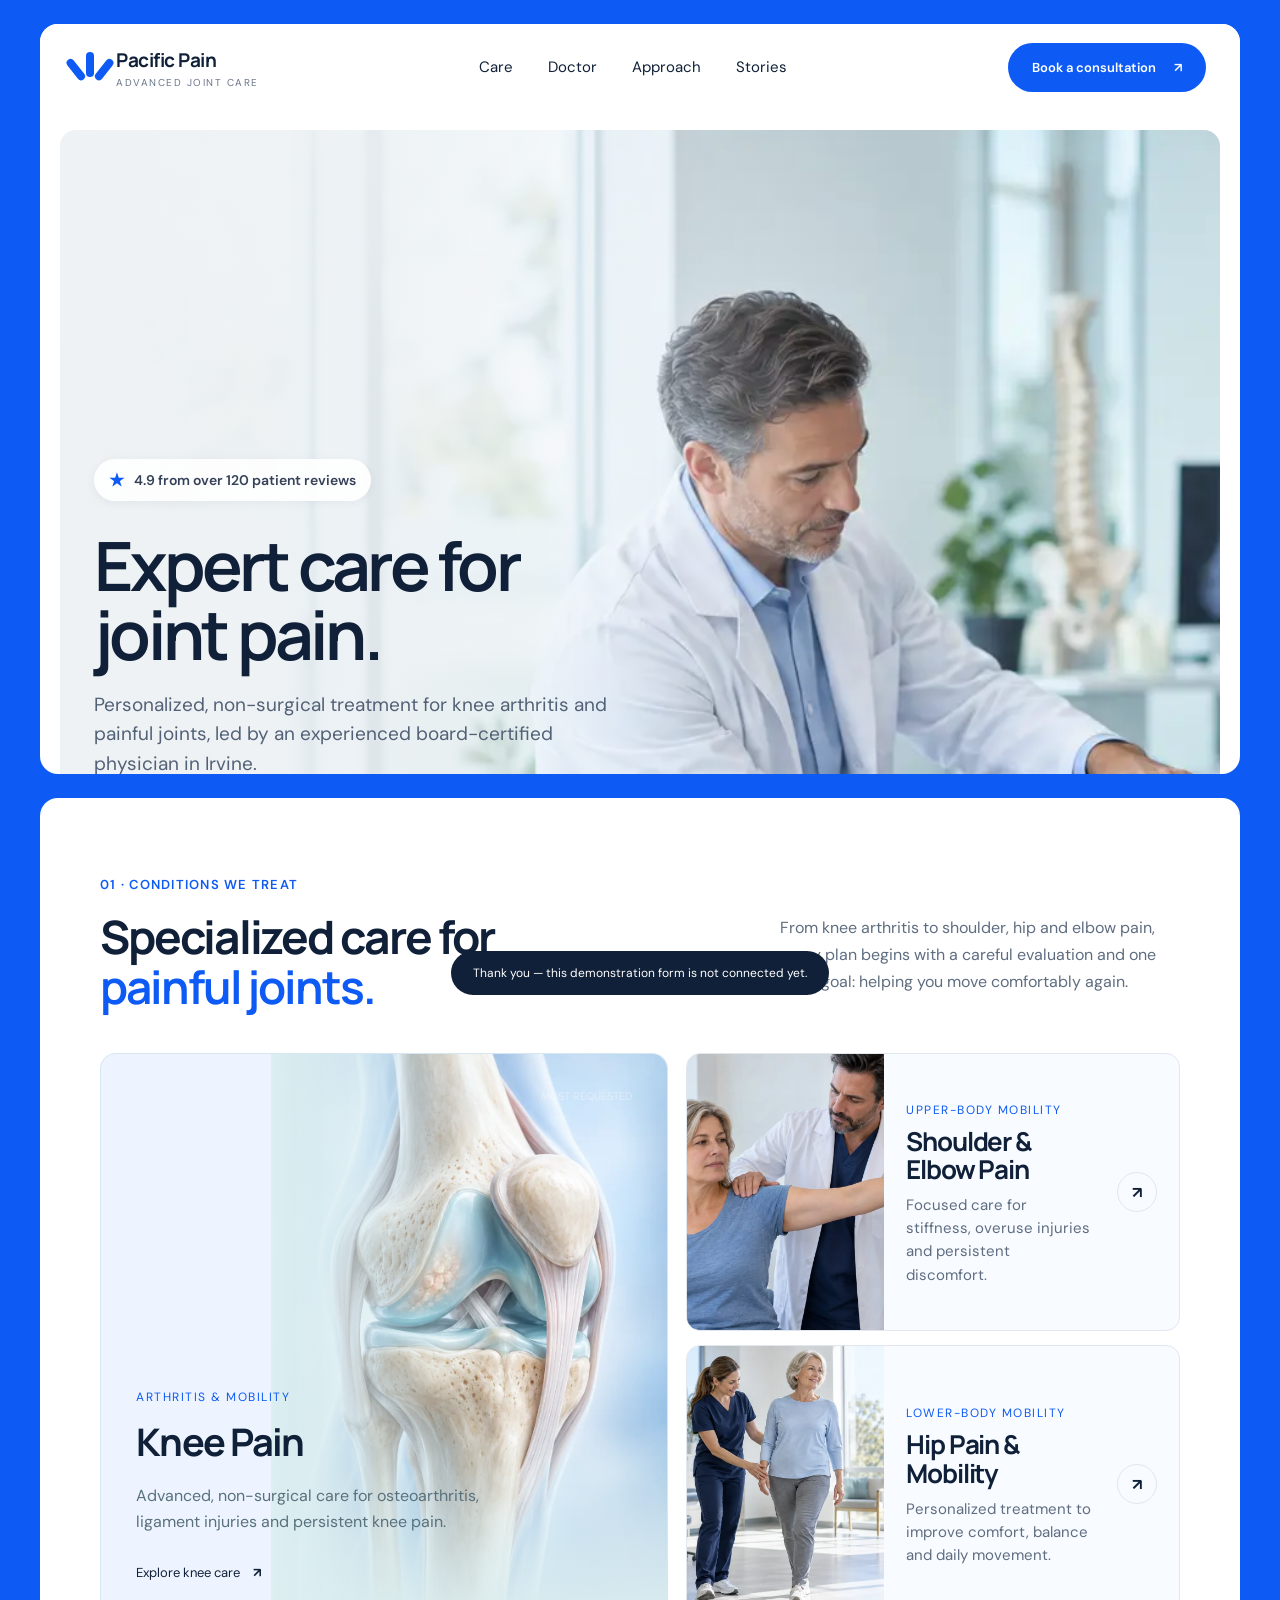
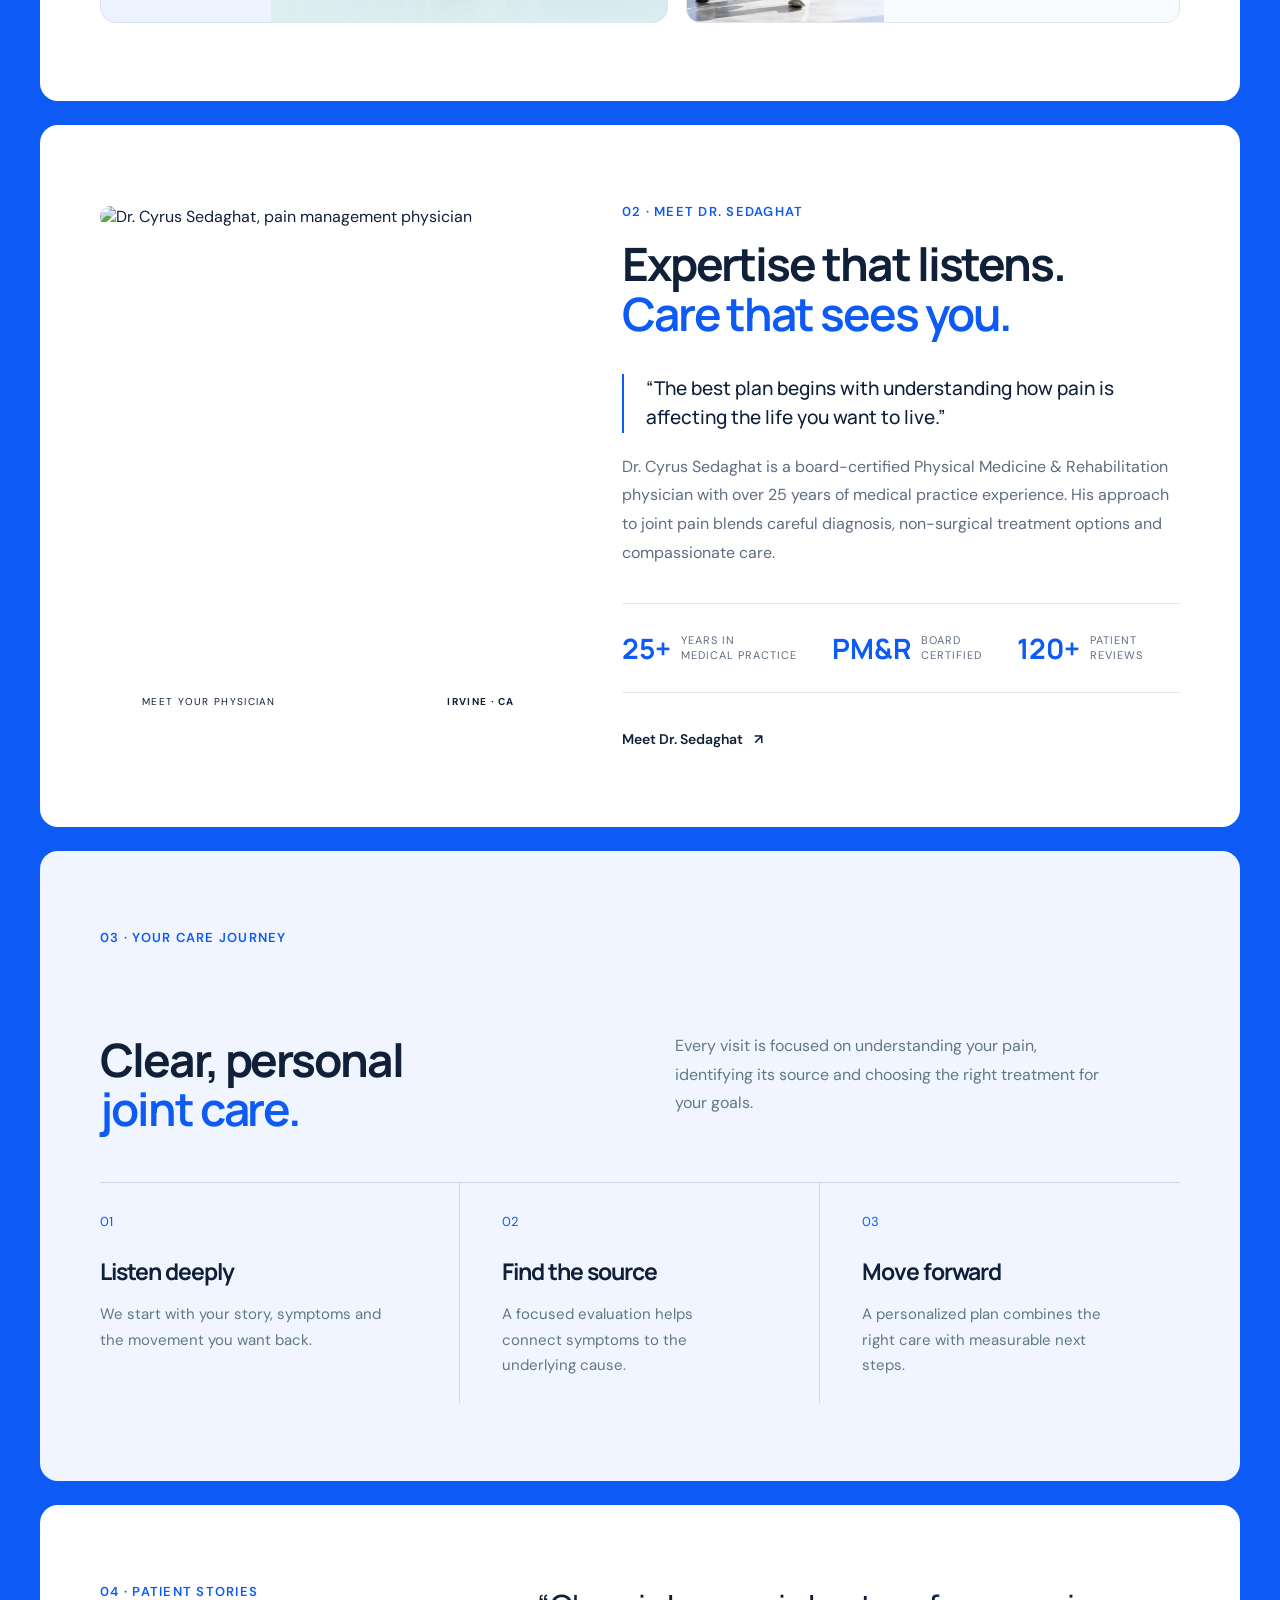
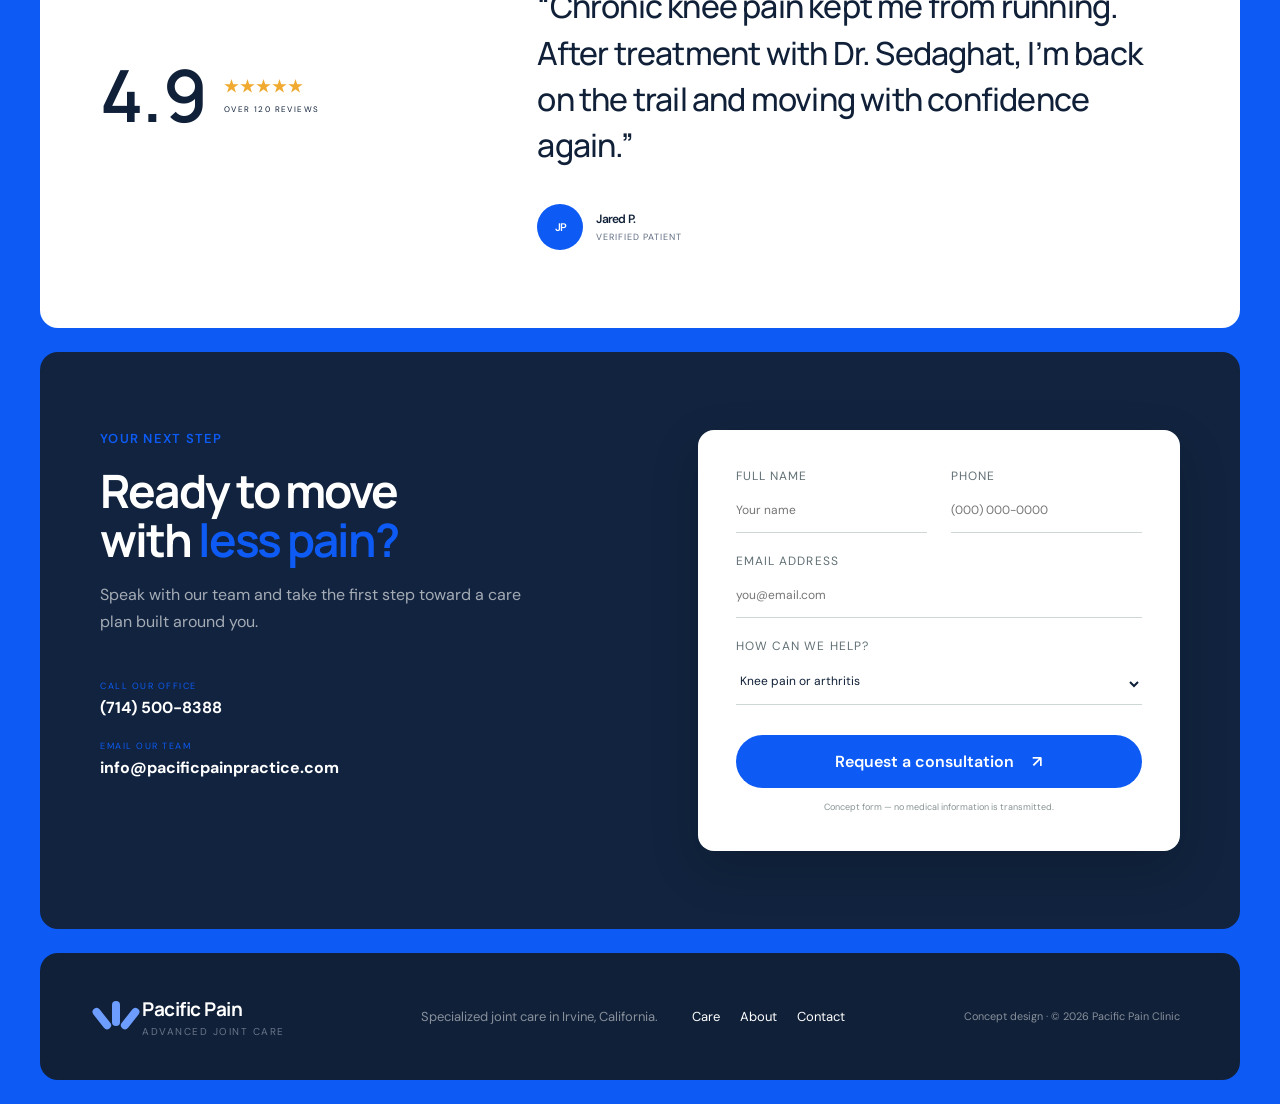
==== index.html @ 6d489ba6 "Make joint care layout image-led" ====
<!doctype html>
<html lang="en">
<head>
  <meta charset="UTF-8" />
  <meta name="viewport" content="width=device-width, initial-scale=1.0" />
  <meta name="description" content="A premium homepage concept for Pacific Pain Clinic in Irvine, California." />
  <title>Pacific Pain Clinic — Advanced Joint Care</title>
  <link rel="preconnect" href="https://fonts.googleapis.com">
  <link rel="preconnect" href="https://fonts.gstatic.com" crossorigin>
  <link href="https://fonts.googleapis.com/css2?family=DM+Sans:wght@400;500;600&family=Manrope:wght@400;500;600;700;800&display=swap" rel="stylesheet">
  <link rel="stylesheet" href="styles.css" />
</head>
<body>
  <header class="site-header">
    <a class="brand" href="#top" aria-label="Pacific Pain Clinic home">
      <span class="brand-mark" aria-hidden="true"><i></i><i></i><i></i></span>
      <span><strong>Pacific Pain</strong><small>Advanced Joint Care</small></span>
    </a>
    <nav aria-label="Primary navigation">
      <a href="#care">Care</a><a href="#doctor">Doctor</a><a href="#approach">Approach</a><a href="#stories">Stories</a>
    </nav>
    <div class="header-actions">
      <a class="phone" href="tel:+17145008388">(714) 500-8388</a>
      <a class="button button-small" href="#contact">Book a consultation <span>↗</span></a>
      <button class="menu" aria-label="Open menu" aria-expanded="false"><span></span><span></span></button>
    </div>
  </header>

  <main id="top">
    <section class="hero">
      <div class="hero-copy reveal">
        <div class="eyebrow"><b>★</b> 4.9 from over 120 patient reviews</div>
        <h1>Expert care for<br><em>joint pain.</em></h1>
        <p>Personalized, non-surgical treatment for knee arthritis and painful joints, led by an experienced board-certified physician in Irvine.</p>
        <div class="hero-buttons">
          <a class="button button-primary" href="#contact">Book an appointment</a>
          <a class="button button-secondary" href="#care">View joint treatments</a>
        </div>
        <div class="trust-row"><strong>Board-Certified PM&R</strong><span></span><strong>25+ Years of Practice</strong><span></span><strong>Irvine, California</strong></div>
      </div>
      <div class="hero-visual joint-visual reveal delay-1" aria-label="Doctor examining a patient's knee">
        <div class="hero-photo-frame"><img src="assets/images/knee-exam-hero.webp" alt="Physician examining a patient's knee in a modern clinic"></div>
      </div>
    </section>

    <section class="signal-strip" aria-label="Conditions treated">
      <div class="signal-track"><span>ARTHRITIS CARE</span><i>●</i><span>KNEE PAIN</span><i>●</i><span>SHOULDER PAIN</span><i>●</i><span>HIP PAIN</span><i>●</i><span>JOINT INJECTIONS</span><i>●</i><span>PRP & PRF</span></div>
    </section>

    <section class="care section" id="care">
      <div class="section-heading reveal"><div><span class="kicker">01 · Conditions we treat</span><h2>Specialized care for<br><em>painful joints.</em></h2></div><p>From knee arthritis to shoulder, hip and elbow pain, every plan begins with a careful evaluation and one clear goal: helping you move comfortably again.</p></div>
      <div class="care-grid">
        <article class="care-feature reveal">
          <div class="feature-art knee-art" aria-hidden="true"><img src="assets/images/knee-anatomy.webp" alt=""></div>
          <div class="number">MOST REQUESTED</div><div class="feature-copy"><span>Arthritis & mobility</span><h3>Knee Pain</h3><p>Advanced, non-surgical care for osteoarthritis, ligament injuries and persistent knee pain.</p><a href="#contact">Explore knee care <b>↗</b></a></div>
        </article>
        <div class="care-list">
          <article class="care-item care-image-card reveal">
            <div class="care-thumb"><img src="assets/images/shoulder-exam.webp" alt="Physician evaluating a patient's shoulder mobility"></div>
            <div class="care-card-copy"><small>Upper-body mobility</small><h3>Shoulder & Elbow Pain</h3><p>Focused care for stiffness, overuse injuries and persistent discomfort.</p></div><b>↗</b>
          </article>
          <article class="care-item care-image-card reveal">
            <div class="care-thumb"><img src="assets/images/hip-mobility.webp" alt="Clinician guiding a patient through a walking and hip mobility assessment"></div>
            <div class="care-card-copy"><small>Lower-body mobility</small><h3>Hip Pain & Mobility</h3><p>Personalized treatment to improve comfort, balance and daily movement.</p></div><b>↗</b>
          </article>
        </div>
      </div>
    </section>

    <section class="doctor section" id="doctor">
      <div class="doctor-image reveal"><img src="https://cdn.prod.website-files.com/687f22bab4e2e1c4afd69609/6880bb4a2c680b246382acf6_5a69adf45c53a1794b72ed4b95ad8aa4_freepik__enhance__30156.avif" alt="Dr. Cyrus Sedaghat, pain management physician"><div class="image-caption"><span>Meet your physician</span><b>IRVINE · CA</b></div></div>
      <div class="doctor-copy reveal">
        <span class="kicker">02 · Meet Dr. Sedaghat</span>
        <h2>Expertise that listens.<br><em>Care that sees you.</em></h2>
        <p class="lead">“The best plan begins with understanding how pain is affecting the life you want to live.”</p>
        <p>Dr. Cyrus Sedaghat is a board-certified Physical Medicine & Rehabilitation physician with over 25 years of medical practice experience. His approach to joint pain blends careful diagnosis, non-surgical treatment options and compassionate care.</p>
        <div class="credentials"><div><strong>25+</strong><span>Years in<br>medical practice</span></div><div><strong>PM&R</strong><span>Board<br>certified</span></div><div><strong>120+</strong><span>Patient<br>reviews</span></div></div>
        <a class="text-link dark" href="#contact">Meet Dr. Sedaghat <span>↗</span></a>
      </div>
    </section>

    <section class="approach section" id="approach">
      <div class="approach-intro reveal"><span class="kicker light">03 · Your care journey</span><h2>Clear, personal<br><em>joint care.</em></h2><p>Every visit is focused on understanding your pain, identifying its source and choosing the right treatment for your goals.</p></div>
      <div class="steps">
        <article class="step reveal"><span>01</span><div class="step-icon">⌁</div><h3>Listen deeply</h3><p>We start with your story, symptoms and the movement you want back.</p></article>
        <article class="step reveal"><span>02</span><div class="step-icon">◎</div><h3>Find the source</h3><p>A focused evaluation helps connect symptoms to the underlying cause.</p></article>
        <article class="step reveal"><span>03</span><div class="step-icon">↗</div><h3>Move forward</h3><p>A personalized plan combines the right care with measurable next steps.</p></article>
      </div>
    </section>

    <section class="stories section" id="stories">
      <div class="story-score reveal"><span class="kicker">04 · Patient stories</span><div class="score"><strong>4.9</strong><span><b>★★★★★</b><small>OVER 120 REVIEWS</small></span></div></div>
      <blockquote class="reveal">“Chronic knee pain kept me from running. After treatment with Dr. Sedaghat, I’m back on the trail and moving with confidence again.”<footer><span>JP</span><div><strong>Jared P.</strong><small>Verified patient</small></div></footer></blockquote>
    </section>

    <section class="contact section" id="contact">
      <div class="contact-copy reveal"><span class="kicker light">Your next step</span><h2>Ready to move<br>with <em>less pain?</em></h2><p>Speak with our team and take the first step toward a care plan built around you.</p><div class="contact-meta"><a href="tel:+17145008388"><small>CALL OUR OFFICE</small><strong>(714) 500-8388</strong></a><a href="mailto:info@pacificpainpractice.com"><small>EMAIL OUR TEAM</small><strong>info@pacificpainpractice.com</strong></a></div></div>
      <form class="contact-form reveal" id="demo-form"><div class="form-row"><label>Full name<input required type="text" placeholder="Your name"></label><label>Phone<input required type="tel" placeholder="(000) 000-0000"></label></div><label>Email address<input required type="email" placeholder="you@email.com"></label><label>How can we help?<select><option>Knee pain or arthritis</option><option>Shoulder or elbow pain</option><option>Hip pain</option><option>Other joint pain</option></select></label><button class="button button-primary" type="submit">Request a consultation <span>↗</span></button><small class="form-note">Concept form — no medical information is transmitted.</small></form>
    </section>
  </main>
  <footer class="site-footer"><a class="brand footer-brand" href="#top"><span class="brand-mark"><i></i><i></i><i></i></span><span><strong>Pacific Pain</strong><small>Advanced Joint Care</small></span></a><p>Specialized joint care in Irvine, California.</p><div><a href="#care">Care</a><a href="#doctor">About</a><a href="#contact">Contact</a></div><small>Concept design · © 2026 Pacific Pain Clinic</small></footer>
  <div class="toast" role="status">Thank you — this demonstration form is not connected yet.</div>
  <script src="script.js"></script>
</body>
</html>
---- styles.css ----
:root{--ink:#071a22;--night:#061d26;--teal:#1f8d83;--mint:#baf5e9;--sea:#62d1c2;--cream:#f4f1e9;--white:#fff;--muted:#66777b;--line:rgba(7,26,34,.13);--serif:Manrope,sans-serif;--body:"DM Sans",sans-serif}*{box-sizing:border-box}html{scroll-behavior:smooth}body{margin:0;background:var(--cream);color:var(--ink);font-family:var(--body);overflow-x:hidden}a{color:inherit;text-decoration:none}button,input,select{font:inherit}.site-header{position:fixed;z-index:50;top:0;left:0;width:100%;height:84px;display:flex;align-items:center;justify-content:space-between;padding:0 clamp(24px,5vw,76px);border-bottom:1px solid rgba(255,255,255,.12);color:white;transition:.35s}.site-header.scrolled{height:70px;background:rgba(6,29,38,.9);backdrop-filter:blur(18px)}.brand{display:flex;align-items:center;gap:11px}.brand>span:last-child{display:flex;flex-direction:column;line-height:1}.brand strong{font:700 19px var(--serif);letter-spacing:-.5px}.brand small{font-size:9px;letter-spacing:2.5px;text-transform:uppercase;margin-top:5px}.brand-mark{position:relative;width:31px;height:31px;display:block}.brand-mark i{position:absolute;width:8px;height:25px;border-radius:9px;background:var(--sea);transform-origin:50% 90%}.brand-mark i:nth-child(1){left:4px;top:3px;transform:rotate(-38deg)}.brand-mark i:nth-child(2){left:12px;top:0}.brand-mark i:nth-child(3){right:3px;top:3px;transform:rotate(38deg)}nav{display:flex;gap:35px;font-size:14px}nav a{opacity:.82;transition:.2s}nav a:hover{opacity:1}.header-actions{display:flex;align-items:center;gap:25px}.phone{font-size:13px}.button{display:inline-flex;align-items:center;justify-content:center;gap:18px;border:0;border-radius:100px;padding:16px 22px;font-weight:600;cursor:pointer;transition:.3s}.button span{transition:.3s}.button:hover span{transform:translate(3px,-3px)}.button-small{background:white;color:var(--ink);padding:12px 18px;font-size:13px}.button-primary{background:var(--mint);color:var(--ink)}.button-primary:hover{background:white;box-shadow:0 12px 35px rgba(0,0,0,.14);transform:translateY(-2px)}.menu{display:none;background:none;border:0}.hero{position:relative;min-height:900px;height:100svh;overflow:hidden;background:radial-gradient(circle at 77% 48%,#154e59 0,#0b333e 28%,#061d26 65%,#04161d 100%);color:white}.hero:after{content:"";position:absolute;inset:0;background-image:linear-gradient(rgba(255,255,255,.024) 1px,transparent 1px),linear-gradient(90deg,rgba(255,255,255,.024) 1px,transparent 1px);background-size:70px 70px;mask-image:linear-gradient(to bottom,black,transparent 85%)}.hero-aurora{position:absolute;border-radius:50%;filter:blur(80px);opacity:.19;animation:aurora 10s ease-in-out infinite}.aurora-one{width:500px;height:500px;background:#4cf1ce;right:4%;top:10%}.aurora-two{width:350px;height:350px;background:#116fa6;right:35%;bottom:-10%;animation-delay:-5s}.neural-field{position:absolute;inset:0;opacity:.32}.neural-field svg{width:100%;height:100%}.nerve{fill:none;stroke:url(#lineGradient);stroke-width:1.2;stroke-dasharray:.08 .04;animation:flow 7s linear infinite}.nerve-b{opacity:.55;animation-duration:10s}.nerve-c{opacity:.35;animation-direction:reverse}.pulse-dots circle{fill:var(--mint);animation:pulse 2s ease-in-out infinite}.pulse-dots circle:nth-child(2){animation-delay:.5s}.pulse-dots circle:nth-child(3){animation-delay:1s}.pulse-dots circle:nth-child(4){animation-delay:1.5s}.hero-copy{position:absolute;z-index:4;left:clamp(24px,7vw,110px);top:50%;width:min(660px,48vw);transform:translateY(-47%)}.eyebrow,.kicker{display:flex;align-items:center;gap:10px;text-transform:uppercase;letter-spacing:2.2px;font-size:11px;font-weight:600}.eyebrow span{width:34px;height:1px;background:var(--sea)}h1,h2,h3{font-family:var(--serif);margin:0;letter-spacing:-.045em}h1{font-size:clamp(52px,6.2vw,96px);line-height:.98;margin:30px 0 26px;font-weight:500}h1 em,h2 em{font-weight:400;color:var(--sea);font-style:italic}h1 span{font-weight:750}.hero-copy>p{font-size:17px;line-height:1.7;color:rgba(255,255,255,.7);max-width:540px}.hero-buttons{display:flex;align-items:center;gap:30px;margin-top:34px}.text-link{display:inline-flex;gap:11px;align-items:center;font-size:14px;font-weight:600}.text-link i{display:grid;place-items:center;width:31px;height:31px;border:1px solid rgba(255,255,255,.3);border-radius:50%;font-size:9px;font-style:normal}.trust-row{display:flex;align-items:center;gap:16px;margin-top:58px}.avatars{display:flex}.avatars b{width:35px;height:35px;display:grid;place-items:center;background:#d6e6e0;color:var(--ink);border:2px solid var(--night);border-radius:50%;margin-left:-8px;font-size:10px}.avatars b:first-child{margin:0}.trust-row>div:last-child{display:flex;flex-direction:column}.trust-row strong{font-size:13px}.stars{color:#f3cd68;letter-spacing:1px;margin-right:6px}.trust-row small{font-size:11px;color:rgba(255,255,255,.56);margin-top:4px}.hero-visual{position:absolute;z-index:3;right:clamp(35px,7vw,120px);top:50%;width:min(39vw,570px);aspect-ratio:.8;transform:translateY(-45%)}.portrait-shell{position:absolute;inset:8% 9% 3%;overflow:hidden;border-radius:48% 48% 20px 20px;background:#d9e6df;box-shadow:0 45px 100px rgba(0,0,0,.35)}.portrait-shell:after{content:"";position:absolute;inset:0;background:linear-gradient(180deg,transparent 60%,rgba(4,22,29,.46))}.portrait-backdrop{position:absolute;inset:0;background:radial-gradient(circle at 50% 28%,#e6f4ee,transparent 55%),linear-gradient(#a8ccc5,#5e9794)}.portrait-shell img{position:absolute;width:100%;height:100%;object-fit:cover;object-position:center}.scan-line{position:absolute;z-index:2;left:0;width:100%;height:2px;background:linear-gradient(90deg,transparent,var(--mint),transparent);box-shadow:0 0 18px var(--mint);animation:scan 5s ease-in-out infinite}.orbit{position:absolute;border:1px solid rgba(186,245,233,.24);border-radius:50%;animation:spin 20s linear infinite}.orbit:after{content:"";position:absolute;width:9px;height:9px;border-radius:50%;background:var(--mint);box-shadow:0 0 14px var(--mint)}.orbit-one{inset:0 1% 0}.orbit-one:after{top:21%;right:6%}.orbit-two{inset:6% -5% -6%;animation-direction:reverse;animation-duration:28s}.orbit-two:after{left:4%;bottom:26%}.floating-card{position:absolute;z-index:5;background:rgba(245,249,246,.9);color:var(--ink);backdrop-filter:blur(15px);box-shadow:0 15px 50px rgba(0,0,0,.18);animation:float 5s ease-in-out infinite}.card-experience{left:-5%;top:22%;padding:15px 19px;display:flex;gap:12px;align-items:center;border-radius:14px}.card-experience strong{font:700 30px var(--serif);color:var(--teal)}.card-experience span{font-size:10px;line-height:1.35;text-transform:uppercase;letter-spacing:.8px}.card-certified{right:-6%;bottom:16%;padding:14px 18px;display:flex;gap:11px;align-items:center;border-radius:14px;animation-delay:-2.5s}.verified{width:28px;height:28px;display:grid;place-items:center;border-radius:50%;color:white;background:var(--teal)}.card-certified div{display:flex;flex-direction:column}.card-certified strong{font-size:12px}.card-certified small{font-size:8px;margin-top:3px;color:#617075}.motion-label{position:absolute;z-index:5;left:19%;bottom:-1%;font-size:10px;letter-spacing:1.7px;text-transform:uppercase}.motion-label span{display:inline-block;width:7px;height:7px;border-radius:50%;background:#70e8d5;box-shadow:0 0 12px #70e8d5;margin-right:8px}.scroll-hint{position:absolute;z-index:4;left:40px;bottom:38px;writing-mode:vertical-rl;font-size:8px;letter-spacing:2.5px;color:rgba(255,255,255,.4)}.scroll-hint span{height:42px;width:1px;background:rgba(255,255,255,.35);display:inline-block;margin-bottom:12px;position:relative}.scroll-hint span:after{content:"";position:absolute;width:1px;height:12px;background:white;animation:scroll 2s infinite}.signal-strip{overflow:hidden;background:var(--mint);padding:16px 0;color:#17483f}.signal-track{display:flex;align-items:center;gap:35px;width:max-content;animation:marquee 30s linear infinite;font:600 10px var(--serif);letter-spacing:2.4px}.signal-track i{font-style:normal;color:var(--teal)}.section{padding:120px clamp(24px,7vw,110px)}.section-heading{display:flex;justify-content:space-between;align-items:end;margin-bottom:65px}.section-heading h2,.doctor h2,.approach h2,.contact h2{font-size:clamp(40px,4.5vw,67px);line-height:1.08;margin-top:19px}.section-heading>p{max-width:400px;line-height:1.7;color:var(--muted)}.kicker{color:var(--teal)}.care-grid{display:grid;grid-template-columns:1.07fr .93fr;gap:25px}.care-feature{position:relative;min-height:560px;background:var(--night);color:white;border-radius:28px;overflow:hidden;padding:35px}.feature-art{position:absolute;right:-3%;top:2%;width:64%;height:78%;opacity:.8}.feature-art svg{width:100%;height:100%}.feature-art path,.feature-art ellipse{fill:none;stroke:#8edbcf;stroke-width:1.1;filter:drop-shadow(0 0 5px rgba(120,230,210,.6))}.feature-art circle{fill:#a3f0e4;filter:drop-shadow(0 0 18px #a3f0e4);animation:pulse 2s infinite}.number{position:absolute;top:35px;right:35px;font-size:11px;color:rgba(255,255,255,.4)}.feature-copy{position:absolute;left:35px;bottom:40px;max-width:72%}.feature-copy>span,.care-item small{font-size:10px;text-transform:uppercase;letter-spacing:1.5px;color:var(--sea)}.feature-copy h3{font-size:43px;margin:9px 0}.feature-copy p,.care-item p{color:rgba(255,255,255,.6);line-height:1.6;font-size:14px}.feature-copy a{display:inline-flex;gap:13px;font-size:13px;margin-top:14px}.care-list{display:grid;gap:14px}.care-item{display:grid;grid-template-columns:40px 1fr auto;align-items:center;gap:22px;padding:26px 28px;border:1px solid var(--line);border-radius:21px;background:rgba(255,255,255,.38);transition:.35s}.care-item:hover{background:white;transform:translateX(8px);box-shadow:0 20px 60px rgba(6,29,38,.08)}.care-item>span{align-self:start;color:#9ca9a9;font-size:11px}.care-item h3{font-size:25px;margin:6px 0 8px}.care-item p{color:var(--muted);margin:0}.care-item>b{width:40px;height:40px;border:1px solid var(--line);border-radius:50%;display:grid;place-items:center}.doctor{background:white;display:grid;grid-template-columns:.95fr 1.05fr;gap:8vw;align-items:center}.doctor-image{position:relative;height:670px}.doctor-image img{width:100%;height:100%;object-fit:cover;object-position:center;border-radius:240px 240px 20px 20px;filter:saturate(.82)}.image-caption{position:absolute;bottom:20px;left:20px;right:20px;display:flex;justify-content:space-between;padding:18px 22px;background:rgba(255,255,255,.9);backdrop-filter:blur(10px);border-radius:12px;font-size:10px;text-transform:uppercase;letter-spacing:1.3px}.doctor-copy .lead{font:500 21px/1.55 var(--serif);margin:35px 0 20px;padding-left:22px;border-left:2px solid var(--sea)}.doctor-copy>p:not(.lead){color:var(--muted);line-height:1.8}.credentials{display:flex;gap:35px;border-top:1px solid var(--line);border-bottom:1px solid var(--line);padding:25px 0;margin:35px 0}.credentials>div{display:flex;gap:10px;align-items:center}.credentials strong{font:700 28px var(--serif);color:var(--teal)}.credentials span{font-size:9px;line-height:1.3;text-transform:uppercase;letter-spacing:1px;color:var(--muted)}.text-link.dark{color:var(--ink);display:inline-flex}.approach{background:var(--night);color:white}.approach-intro{display:grid;grid-template-columns:1fr 1fr;gap:50px;align-items:end}.approach-intro .kicker{grid-column:1/-1}.kicker.light{color:var(--sea)}.approach-intro p{max-width:430px;color:rgba(255,255,255,.6);line-height:1.8}.steps{display:grid;grid-template-columns:repeat(3,1fr);margin-top:70px;border-top:1px solid rgba(255,255,255,.14)}.step{padding:38px 6vw 0 0;border-right:1px solid rgba(255,255,255,.14);min-height:260px}.step:not(:first-child){padding-left:4vw}.step:last-child{border:0}.step>span{font-size:10px;color:rgba(255,255,255,.35)}.step-icon{font-size:38px;color:var(--sea);margin:28px 0 18px}.step h3{font-size:24px}.step p{font-size:14px;line-height:1.7;color:rgba(255,255,255,.55)}.stories{display:grid;grid-template-columns:.65fr 1.35fr;gap:10vw;background:#e8eee9}.score{margin-top:45px;display:flex;align-items:center;gap:16px}.score>strong{font:600 72px var(--serif)}.score span{display:flex;flex-direction:column}.score b{color:#d7ae45;letter-spacing:2px}.score small{font-size:8px;letter-spacing:1.4px;margin-top:7px}.stories blockquote{margin:0;font:500 clamp(26px,3vw,43px)/1.45 var(--serif);letter-spacing:-.025em}.stories blockquote footer{display:flex;align-items:center;gap:13px;margin-top:35px}.stories blockquote footer>span{width:46px;height:46px;display:grid;place-items:center;border-radius:50%;background:var(--teal);color:white;font:600 11px var(--body)}.stories blockquote footer div{display:flex;flex-direction:column}.stories blockquote footer strong{font:600 12px var(--body)}.stories blockquote footer small{font:400 9px var(--body);text-transform:uppercase;letter-spacing:1px;color:var(--muted);margin-top:4px}.contact{display:grid;grid-template-columns:1fr 1fr;gap:9vw;background:linear-gradient(135deg,#0c4b54,#082731);color:white}.contact-copy>p{color:rgba(255,255,255,.62);line-height:1.7;max-width:430px}.contact-meta{display:flex;flex-direction:column;gap:22px;margin-top:45px}.contact-meta a{display:flex;flex-direction:column}.contact-meta small{font-size:9px;color:var(--sea);letter-spacing:1.5px;margin-bottom:5px}.contact-form{background:white;color:var(--ink);padding:38px;border-radius:24px;box-shadow:0 35px 100px rgba(0,0,0,.25)}.contact-form label{display:flex;flex-direction:column;gap:9px;font-size:10px;text-transform:uppercase;letter-spacing:1.1px;color:#617075;margin-bottom:20px}.contact-form input,.contact-form select{border:0;border-bottom:1px solid #ccd7d6;padding:9px 0 14px;outline:0;background:white;color:var(--ink);text-transform:none}.contact-form input:focus,.contact-form select:focus{border-color:var(--teal)}.form-row{display:grid;grid-template-columns:1fr 1fr;gap:24px}.contact-form .button{width:100%;margin-top:10px}.form-note{display:block;text-align:center;color:#879292;margin-top:13px;font-size:9px}.site-footer{background:#031218;color:white;display:grid;grid-template-columns:1.2fr 1fr 1fr auto;align-items:center;gap:25px;padding:45px clamp(24px,7vw,110px);font-size:12px}.site-footer p,.site-footer>small{color:rgba(255,255,255,.5)}.site-footer>div{display:flex;gap:20px}.cursor-glow{position:fixed;z-index:60;pointer-events:none;width:260px;height:260px;border-radius:50%;background:radial-gradient(circle,rgba(98,209,194,.1),transparent 70%);transform:translate(-50%,-50%);opacity:0;transition:opacity .3s}.toast{position:fixed;z-index:90;left:50%;bottom:25px;transform:translate(-50%,120px);padding:14px 22px;border-radius:100px;background:var(--ink);color:white;font-size:12px;transition:.4s}.toast.show{transform:translate(-50%,0)}.reveal{opacity:0;transform:translateY(28px);transition:opacity .8s ease,transform .8s ease}.reveal.visible{opacity:1;transform:none}.hero .reveal{animation:revealHero 1s .2s forwards}.hero .delay-1{animation-delay:.45s}
@keyframes aurora{50%{transform:translate(-30px,30px) scale(1.15)}}@keyframes flow{to{stroke-dashoffset:-1}}@keyframes pulse{50%{opacity:.35;transform:scale(1.8)}}@keyframes scan{0%,100%{top:10%;opacity:0}20%,80%{opacity:.7}50%{top:88%}}@keyframes spin{to{transform:rotate(360deg)}}@keyframes float{50%{transform:translateY(-11px)}}@keyframes scroll{from{top:0}to{top:30px;opacity:0}}@keyframes marquee{to{transform:translateX(-50%)}}@keyframes revealHero{to{opacity:1;transform:translateY(-47%)}}
@media(max-width:1050px){.site-header nav,.phone{display:none}.menu{display:block}.menu span{display:block;width:23px;height:1px;background:white;margin:6px}.hero{min-height:820px}.hero-copy{left:45px;width:52vw}.hero-visual{right:20px;width:44vw}.floating-card{transform:scale(.88)}.section{padding:95px 45px}.site-footer{grid-template-columns:1fr 1fr}.care-grid{grid-template-columns:1fr}.care-list{grid-template-columns:1fr 1fr}.care-item:last-child{grid-column:1/-1}.doctor{gap:6vw}.doctor-image{height:580px}.credentials{gap:14px}.stories{gap:5vw}}
@media(max-width:760px){.site-header{height:70px;padding:0 20px}.button-small{display:none}.hero{height:auto;min-height:1000px;padding:115px 22px 50px;display:flex;flex-direction:column}.hero-copy{position:relative;left:auto;top:auto;width:100%;transform:none!important;order:1}.hero .hero-copy{animation-name:revealMobile}.eyebrow{font-size:9px}h1{font-size:49px;margin-top:22px}.hero-copy>p{font-size:15px}.hero-buttons{align-items:flex-start;flex-direction:column;gap:20px}.trust-row{margin-top:35px}.hero-visual{position:relative;right:auto;top:auto;width:100%;height:490px;transform:none!important;order:2;margin-top:25px}.hero .hero-visual{animation-name:revealMobile}.portrait-shell{inset:7% 5% 2%}.orbit{inset:4% 0}.card-experience{left:0;top:18%}.card-certified{right:0;bottom:10%}.scroll-hint{display:none}.section{padding:80px 22px}.section-heading{display:block;margin-bottom:40px}.section-heading>p{margin-top:22px}.section-heading h2,.doctor h2,.approach h2,.contact h2{font-size:40px}.care-feature{min-height:500px}.feature-art{width:86%}.feature-copy{max-width:83%;left:25px;bottom:30px}.care-list{grid-template-columns:1fr}.care-item:last-child{grid-column:auto}.care-item{padding:22px 18px;gap:12px}.doctor{grid-template-columns:1fr}.doctor-image{height:540px}.doctor-copy{margin-top:25px}.credentials{justify-content:space-between}.credentials>div{flex-direction:column;align-items:flex-start}.approach-intro{grid-template-columns:1fr}.steps{grid-template-columns:1fr}.step,.step:not(:first-child){border-right:0;border-bottom:1px solid rgba(255,255,255,.14);padding:30px 0;min-height:auto}.stories{grid-template-columns:1fr}.story-score{margin-bottom:20px}.contact{grid-template-columns:1fr}.form-row{grid-template-columns:1fr;gap:0}.contact-form{padding:26px 22px}.site-footer{grid-template-columns:1fr;text-align:center;justify-items:center}.signal-track{animation-duration:22s}.cursor-glow{display:none}}@keyframes revealMobile{to{opacity:1;transform:none}}
@media(prefers-reduced-motion:reduce){*,*:before,*:after{animation-duration:.01ms!important;animation-iteration-count:1!important;scroll-behavior:auto!important;transition-duration:.01ms!important}.reveal{opacity:1;transform:none}}

/* Clinical movement concept — v2 */
:root{--ink:#102f3d;--night:#123b4a;--teal:#15958d;--mint:#dff7f2;--sea:#26b9aa;--cream:#f7faf9;--white:#fff;--muted:#627883;--line:rgba(30,72,86,.13)}
body{background:#f7faf9}.site-header{color:var(--ink);border-bottom-color:rgba(16,47,61,.09);background:rgba(255,255,255,.72);backdrop-filter:blur(14px)}.site-header.scrolled{background:rgba(255,255,255,.94);color:var(--ink);box-shadow:0 8px 40px rgba(38,77,91,.07)}.button-small{background:var(--ink);color:#fff}.menu span{background:var(--ink)}
.hero{background:linear-gradient(118deg,#f9fcfb 0%,#edf8f7 50%,#dceff1 100%);color:var(--ink)}.hero:after{background-image:linear-gradient(rgba(17,80,93,.035) 1px,transparent 1px),linear-gradient(90deg,rgba(17,80,93,.035) 1px,transparent 1px);mask-image:linear-gradient(to bottom,black,transparent 95%)}.clinical-grid{position:absolute;inset:0;background:radial-gradient(circle at 75% 48%,rgba(255,255,255,.9) 0 19%,transparent 45%)}.aurora-one{background:#61dacd;opacity:.12;right:0}.aurora-two{background:#72bdd4;opacity:.13}.hero-copy{z-index:6}.eyebrow{color:#2b6875}.eyebrow span{background:var(--teal)}h1{color:#123b4a}h1 em,h2 em{color:var(--teal)}.hero-copy>p{color:#58717c}.button-primary{background:var(--ink);color:#fff}.button-primary:hover{background:var(--teal);color:white}.text-link{color:#234c59}.text-link i{border-color:rgba(16,47,61,.25)}.stars{color:#efaa45}.trust-row small{color:#70848c}.avatars b{background:#fff;border-color:#e1eeee;box-shadow:0 3px 10px rgba(16,47,61,.08)}.scroll-hint{color:rgba(16,47,61,.42)}.scroll-hint span{background:rgba(16,47,61,.25)}.scroll-hint span:after{background:var(--teal)}
.joint-visual{width:min(44vw,650px);aspect-ratio:1.03}.hero-photo-frame{position:absolute;inset:5% 0 4% 3%;overflow:hidden;border-radius:180px 28px 28px 28px;background:#dceeed;box-shadow:0 40px 90px rgba(43,87,101,.18)}.hero-photo-frame:after{content:"";position:absolute;inset:0;background:linear-gradient(90deg,rgba(227,246,244,.18),transparent 42%),linear-gradient(180deg,transparent 70%,rgba(16,47,61,.16))}.hero-photo-frame img{width:100%;height:100%;object-fit:cover;object-position:62% center;transition:transform 1.2s ease}.hero-photo-frame:hover img{transform:scale(1.025)}.motion-arc{position:absolute;z-index:5;right:-4%;top:4%;width:150px;height:150px;border:1px dashed rgba(21,149,141,.35);border-radius:50%;animation:spin 25s linear infinite}.motion-arc span{position:absolute;width:9px;height:9px;border-radius:50%;background:var(--teal);box-shadow:0 0 0 8px rgba(21,149,141,.12)}.motion-arc span:nth-child(1){left:15px;top:32px}.motion-arc span:nth-child(2){right:8px;top:72px}.motion-arc span:nth-child(3){left:68px;bottom:-4px}.motion-arc b{position:absolute;left:50%;top:50%;transform:translate(-50%,-50%);font-size:8px;letter-spacing:1.4px;line-height:1.5;text-align:center}.anatomy-preview{position:absolute;z-index:6;left:-7%;bottom:4%;display:flex;align-items:center;gap:11px;width:185px;padding:9px;background:rgba(255,255,255,.94);border:1px solid rgba(28,108,117,.14);box-shadow:0 18px 45px rgba(41,91,104,.16);border-radius:15px;animation:float 5s ease-in-out infinite}.anatomy-preview img{width:52px;height:64px;object-fit:cover;border-radius:9px}.anatomy-preview span{display:flex;flex-direction:column;font-size:8px;color:#7a8b90}.anatomy-preview b{font-size:11px;color:var(--ink);margin-bottom:4px}.doctor-chip{position:absolute;z-index:6;right:2%;bottom:1%;display:grid;grid-template-columns:44px 1fr 25px;align-items:center;gap:10px;width:240px;padding:9px;background:rgba(255,255,255,.94);border:1px solid rgba(28,108,117,.14);box-shadow:0 18px 45px rgba(41,91,104,.14);border-radius:15px}.doctor-chip img{width:44px;height:44px;border-radius:11px;object-fit:cover;object-position:50% 18%}.doctor-chip span{display:flex;flex-direction:column;font-size:8px;color:#7a8b90}.doctor-chip b{font-size:11px;color:var(--ink);margin-bottom:3px}.doctor-chip em{display:grid;place-items:center;width:23px;height:23px;border-radius:50%;background:var(--teal);color:white;font-style:normal}.signal-strip{background:var(--ink);color:#d8f5ef}.signal-track i{color:#57d4c7;font-size:6px}
.care{background:#f7faf9}.care-feature{background:#dceef0;color:var(--ink);border:1px solid rgba(22,118,124,.1)}.feature-art{right:0;top:0;width:62%;height:100%;opacity:1}.feature-art:after{content:"";position:absolute;inset:0;background:linear-gradient(90deg,#dceef0 0,transparent 62%),linear-gradient(0deg,#dceef0 0,transparent 35%)}.feature-art img{width:100%;height:100%;object-fit:cover;object-position:center}.feature-copy{z-index:3}.feature-copy p{color:#58717c}.feature-copy>span,.care-item small{color:var(--teal)}.pain-wave{position:absolute;z-index:2;width:50px;height:50px;border:1px solid #ef8d69;border-radius:50%;right:33%;top:47%;animation:focusRing 2s infinite}.care-item{background:#fff}.doctor{background:#fff}.doctor-image:before{content:"JOINT · SPINE · NERVE";position:absolute;z-index:2;right:-20px;top:20%;writing-mode:vertical-rl;font-size:8px;letter-spacing:3px;color:#7a9098}.approach{background:#e4f1f2;color:var(--ink)}.approach-intro p,.step p{color:#627883}.kicker.light{color:var(--teal)}.steps{border-top-color:rgba(16,47,61,.14)}.step{border-right-color:rgba(16,47,61,.14)}.step>span{color:rgba(16,47,61,.4)}.step-icon{color:var(--teal)}.stories{background:#f7faf9}.contact{background:linear-gradient(135deg,#123b4a,#176675)}.site-footer{background:#0d303d}
@keyframes focusRing{0%{opacity:.8;transform:scale(.55)}100%{opacity:0;transform:scale(1.8)}}
@media(max-width:1050px){.joint-visual{width:47vw}.doctor-chip{right:0}.anatomy-preview{left:-3%}}
@media(max-width:760px){.hero{min-height:1080px}.joint-visual{width:100%;height:510px}.clinical-grid{background:radial-gradient(circle at 50% 75%,rgba(255,255,255,.9),transparent 42%)}.hero-photo-frame{inset:5% 0 4%;border-radius:120px 24px 24px}.hero-photo-frame img{object-position:68% center}.motion-arc{width:112px;height:112px;right:-5%;top:0}.anatomy-preview{left:1%;bottom:1%}.doctor-chip{right:1%;bottom:16%}.approach .step{border-bottom-color:rgba(16,47,61,.14)}.feature-art{width:78%}.feature-copy{max-width:88%}}

/* Natural clinic presentation — no tech/AI effects */
.hero{background:#f1f7f6}.hero:after,.hero-aurora,.clinical-grid,.motion-arc,.anatomy-preview,.doctor-chip,.cursor-glow,.pain-wave{display:none!important}.hero-photo-frame{inset:4% 0 4% 2%;border-radius:34px;box-shadow:0 22px 55px rgba(43,87,101,.13);transition:none}.hero-photo-frame:after{background:linear-gradient(180deg,transparent 75%,rgba(16,47,61,.08))}.hero-photo-frame img{transition:none}.hero-photo-frame:hover img{transform:none}.signal-track{width:100%;justify-content:center;animation:none;flex-wrap:wrap}.signal-strip{padding:18px 24px}.feature-art img{filter:none}.doctor-image:before{content:"SPECIALIST JOINT CARE"}.reveal{transition:opacity .55s ease,transform .55s ease}.hero .reveal{animation-duration:.6s}.button:hover{transform:none}.care-item:hover{transform:none}.brand-mark i{animation:none}
@media(max-width:760px){.hero{min-height:1030px}.hero-photo-frame{inset:4% 0;border-radius:24px}.signal-track{gap:14px 22px}.signal-track span{font-size:8px}}

/* Compact, traditional joint-clinic presentation */
*,*::before,*::after{animation:none!important;transition:none!important}.reveal,.hero .reveal{opacity:1!important;transform:none!important}.hero:after{content:none!important}.hero{height:760px;min-height:760px;background:#f3f8f7}.hero-copy{left:max(40px,calc((100vw - 1160px)/2));width:500px}.hero-visual{right:max(40px,calc((100vw - 1160px)/2));width:510px;aspect-ratio:1.02}.hero-photo-frame{inset:0;border-radius:16px;box-shadow:0 12px 30px rgba(43,87,101,.12)}h1{font-size:64px;line-height:1.04;margin:24px 0 22px;font-weight:650}h1 em,h2 em{font-style:normal;font-weight:650}.hero-copy>p{font-size:18px;line-height:1.65;max-width:500px}.eyebrow,.kicker{font-size:13px;letter-spacing:1.25px}.hero-buttons{margin-top:28px}.trust-row{gap:13px;margin-top:34px;flex-wrap:wrap}.trust-row strong{font-size:13px;font-weight:600}.trust-row>span{width:4px;height:4px;background:var(--teal);border-radius:50%}.section{padding:82px max(40px,calc((100vw - 1160px)/2))}.section-heading{margin-bottom:42px}.section-heading h2,.doctor h2,.approach h2,.contact h2{font-size:48px}.section-heading>p,.doctor-copy>p:not(.lead),.approach-intro p,.contact-copy>p{font-size:16px}.signal-strip{padding:16px 24px}.signal-track{gap:20px 32px}.signal-track span{font-size:12px;letter-spacing:1.4px}.care-grid{gap:18px}.care-feature{min-height:480px;border-radius:16px}.care-item{padding:24px;border-radius:12px}.care-item h3{font-size:25px}.care-item p,.feature-copy p{font-size:15px}.feature-copy>span,.care-item small{font-size:12px}.feature-copy h3{font-size:38px}.number{font-size:11px}.doctor{gap:70px}.doctor-image{height:540px}.doctor-image img{border-radius:16px}.doctor-image:before{display:none}.doctor-copy .lead{font-size:19px}.credentials span{font-size:11px}.approach-intro{gap:70px}.steps{margin-top:48px}.step{min-height:220px;padding-top:30px}.step:not(:first-child){padding-left:42px}.step-icon{display:none}.step>span{display:block;font-size:13px;margin-bottom:25px;color:var(--teal)}.step h3{font-size:23px}.step p{font-size:15px}.stories blockquote{font-size:32px}.contact-form{border-radius:16px;box-shadow:0 18px 50px rgba(0,0,0,.16)}.contact-form label{font-size:12px}.site-footer{font-size:13px}.brand small{font-size:10px;letter-spacing:1.5px}
@media(max-width:1050px){.hero-copy{left:40px;width:46vw}.hero-visual{right:35px;width:45vw}.section{padding-left:40px;padding-right:40px}.doctor{gap:45px}}
@media(max-width:760px){.hero{height:auto;min-height:900px;padding:105px 22px 45px}.hero-copy{left:auto;width:100%}.hero-visual{right:auto;width:100%;height:390px;margin-top:34px}.hero-photo-frame{inset:0}.hero-photo-frame img{object-position:67% center}h1{font-size:43px}.hero-copy>p{font-size:16px}.eyebrow,.kicker{font-size:11px}.trust-row{margin-top:28px}.section{padding:64px 22px}.section-heading h2,.doctor h2,.approach h2,.contact h2{font-size:36px}.signal-track{gap:10px 18px}.signal-track span{font-size:10px}.care-feature{min-height:430px}.doctor-image{height:480px}.steps{margin-top:35px}.step:not(:first-child){padding-left:0}.stories blockquote{font-size:26px}}

/* Curely-inspired minimal clinic layout */
:root{--blue:#0d5bf4;--ink:#102038;--teal:#0d5bf4;--sea:#0d5bf4;--mint:#eaf1ff;--cream:#f5f7fb;--muted:#5f6d81;--line:#e2e7ef}html{background:var(--blue)}body{background:var(--blue);padding-bottom:24px;color:var(--ink)}.site-header{position:absolute;top:24px;left:50%;transform:translateX(-50%);width:min(1200px,calc(100% - 48px));height:86px;padding:0 34px;background:#fff;color:var(--ink);border:0;border-radius:18px 18px 0 0;backdrop-filter:none}.site-header.scrolled{height:86px;background:#fff;color:var(--ink);box-shadow:none}.brand-mark i{background:var(--blue)}.brand small{color:#69758a}.button-small{background:var(--blue);color:#fff;padding:14px 22px}.site-header nav{font-size:15px}.site-header nav a{opacity:1}.phone{display:none}
.hero{width:min(1200px,calc(100% - 48px));height:750px;min-height:750px;margin:24px auto 0;padding:106px 20px 20px;background:#fff;border-radius:18px;overflow:hidden}.hero-visual{position:absolute;z-index:1;inset:106px 20px 20px;width:auto;height:auto;transform:none!important}.hero-photo-frame{inset:0;border-radius:16px;box-shadow:none;background:#e9eef3}.hero-photo-frame:after{display:block!important;background:linear-gradient(90deg,rgba(238,242,245,.98) 0%,rgba(238,242,245,.88) 28%,rgba(238,242,245,.25) 55%,transparent 72%)}.hero-photo-frame img{object-position:center}.hero-copy{z-index:4;left:54px;top:58%;width:540px;transform:translateY(-47%)!important}.hero .hero-copy{animation:none}.eyebrow{display:inline-flex;width:auto;padding:10px 15px;background:rgba(255,255,255,.9);border-radius:100px;color:#354158;font-size:14px;letter-spacing:0;text-transform:none;box-shadow:0 2px 10px rgba(20,40,70,.05)}.eyebrow b{color:var(--blue);font-size:17px}.eyebrow span{display:none}h1{font-size:68px;line-height:1.02;margin:30px 0 20px;color:var(--ink);letter-spacing:-.055em}h1 em{color:var(--ink)}.hero-copy>p{font-size:19px;line-height:1.55;max-width:520px;color:#536177}.hero-buttons{gap:14px;margin-top:30px}.button{border-radius:100px;padding:16px 24px}.button-primary{background:var(--blue);color:#fff}.button-primary:hover{background:var(--blue)}.button-secondary{background:#fff;color:var(--ink);box-shadow:0 2px 12px rgba(20,40,70,.07)}.trust-row{display:none}
.signal-strip{display:none}.section{width:min(1200px,calc(100% - 48px));margin:24px auto 0;padding:78px 60px;background:#fff;border-radius:18px}.section-heading h2,.doctor h2,.approach h2,.contact h2{font-size:46px}.kicker{font-size:13px;color:var(--blue)}.care-grid{gap:18px}.care-feature{border-radius:16px;background:#edf4ff}.care-item{border-radius:14px;border-color:var(--line);box-shadow:none}.care-item:hover{box-shadow:none}.feature-copy>span,.care-item small{color:var(--blue)}.doctor{grid-template-columns:.9fr 1.1fr;gap:65px}.doctor-image img{border-radius:16px}.credentials strong{color:var(--blue)}.approach{background:#f0f5ff;color:var(--ink)}.kicker.light,.step>span{color:var(--blue)}.step-icon{display:none}.stories{background:#fff}.score b{color:#f1aa30}.contact{background:#11233e}.contact .button-primary{background:var(--blue)}.site-footer{width:min(1200px,calc(100% - 48px));margin:24px auto 0;border-radius:18px;background:#102038;padding:42px 60px}.footer-brand .brand-mark i{background:#6d9dff}
@media(max-width:1050px){.site-header,.hero,.section,.site-footer{width:calc(100% - 32px)}.site-header{top:16px}.hero{margin-top:16px}.hero-copy{left:45px;width:46%}.hero-visual{inset:106px 16px 16px}.hero-photo-frame:after{background:linear-gradient(90deg,rgba(238,242,245,.97),rgba(238,242,245,.74) 45%,transparent 72%)}h1{font-size:54px}.section{padding:65px 42px}}
@media(max-width:760px){body{padding-bottom:0}.site-header{position:absolute;top:0;width:100%;height:72px;border-radius:0;padding:0 20px}.site-header.scrolled{height:72px}.hero{width:100%;height:auto;min-height:810px;margin:0;padding:80px 12px 12px;border-radius:0;display:block}.hero-visual{inset:80px 12px 12px;height:auto;margin:0}.hero-photo-frame{border-radius:14px}.hero-photo-frame img{object-position:67% center}.hero-photo-frame:after{background:linear-gradient(180deg,rgba(238,242,245,.35),rgba(238,242,245,.96) 50%,rgba(238,242,245,.99) 100%)}.hero-copy{position:absolute;left:32px;right:32px;top:auto;bottom:48px;width:auto;transform:none!important}.eyebrow{font-size:12px;padding:8px 12px}h1{font-size:44px;margin:20px 0 15px}.hero-copy>p{font-size:16px}.hero-buttons{flex-direction:row;gap:10px}.button{padding:14px 17px;font-size:13px}.section{width:100%;margin:12px 0 0;padding:58px 22px;border-radius:0}.section-heading h2,.doctor h2,.approach h2,.contact h2{font-size:35px}.site-footer{width:100%;margin:12px 0 0;border-radius:0;padding:42px 22px}}

/* Image-led joint care cards */
.care-feature{min-height:570px}.care-list{grid-template-rows:1fr 1fr}.care-image-card{grid-template-columns:42% 1fr auto;gap:22px;padding:0 22px 0 0;overflow:hidden;min-height:276px;background:#f8fbff}.care-thumb{align-self:stretch;min-height:100%;overflow:hidden}.care-thumb img{width:100%;height:100%;object-fit:cover;display:block}.care-card-copy{padding:22px 0}.care-image-card h3{font-size:26px;line-height:1.1;margin:8px 0 10px}.care-image-card p{font-size:15px;line-height:1.55}.care-image-card>b{flex:none}.feature-art{width:70%}.feature-copy{max-width:62%}.feature-copy p{font-size:16px}.doctor-image img{filter:none}
@media(max-width:1050px){.care-list{grid-template-columns:1fr 1fr;grid-template-rows:auto}.care-image-card{grid-template-columns:1fr;grid-template-rows:210px auto;padding:0;gap:0}.care-thumb{min-height:210px}.care-card-copy{padding:24px}.care-image-card>b{display:none}.care-feature{min-height:520px}}
@media(max-width:760px){.care-list{grid-template-columns:1fr}.care-image-card{grid-template-rows:230px auto;min-height:0}.care-card-copy{padding:24px}.care-image-card h3{font-size:25px}.care-feature{min-height:470px}.feature-art{width:82%}.feature-copy{max-width:82%}}
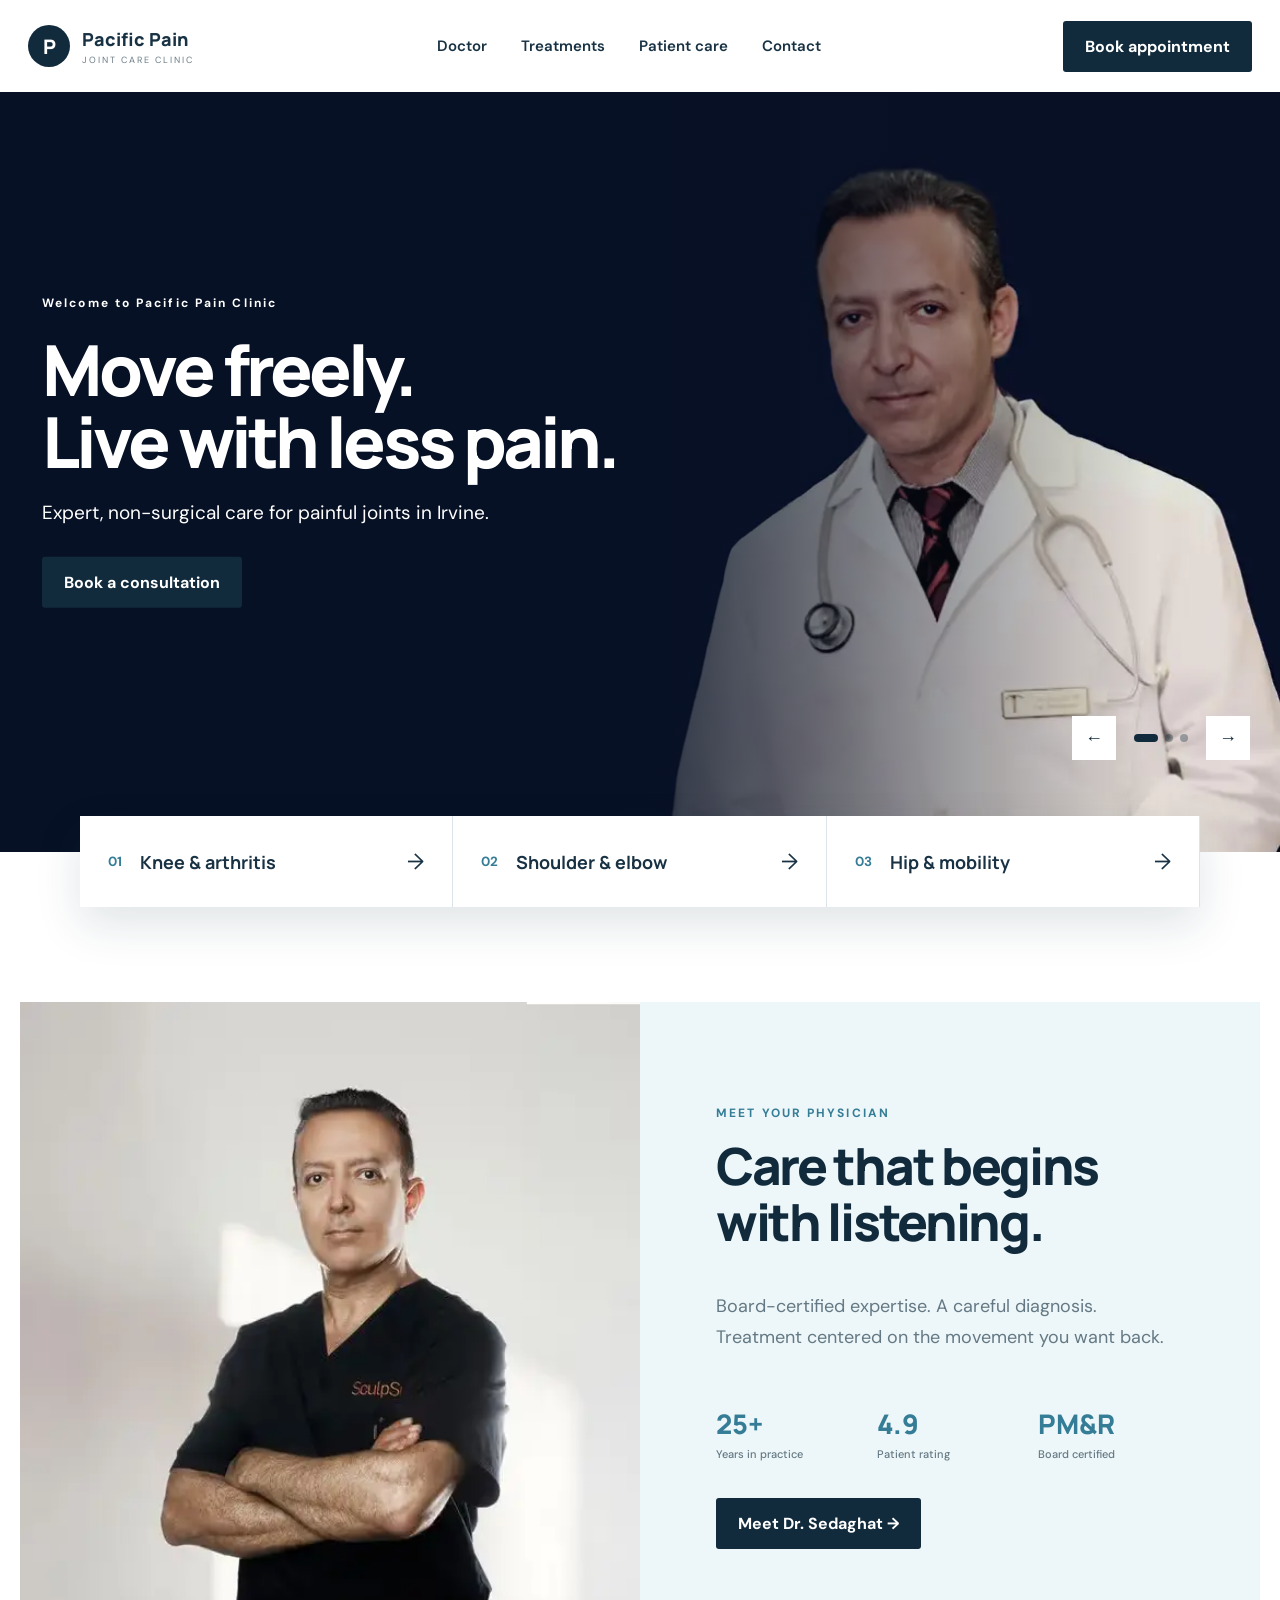
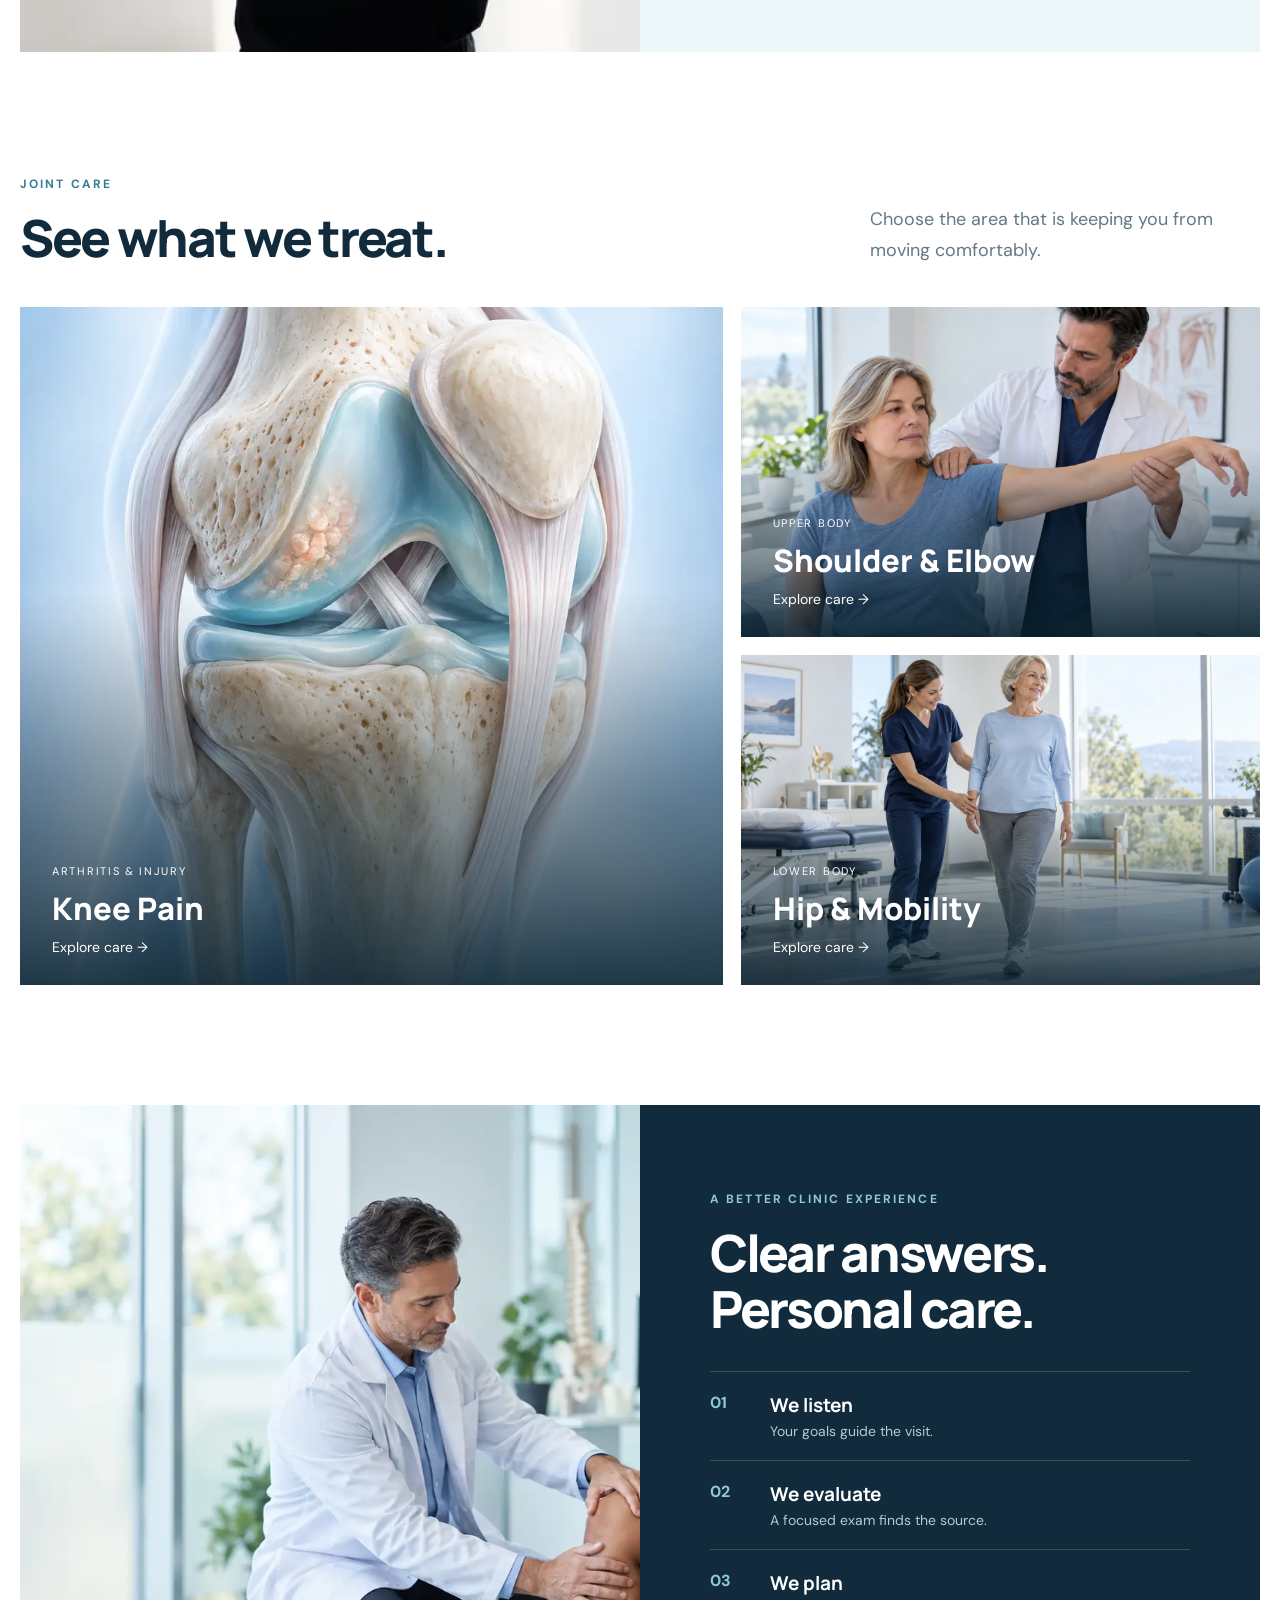
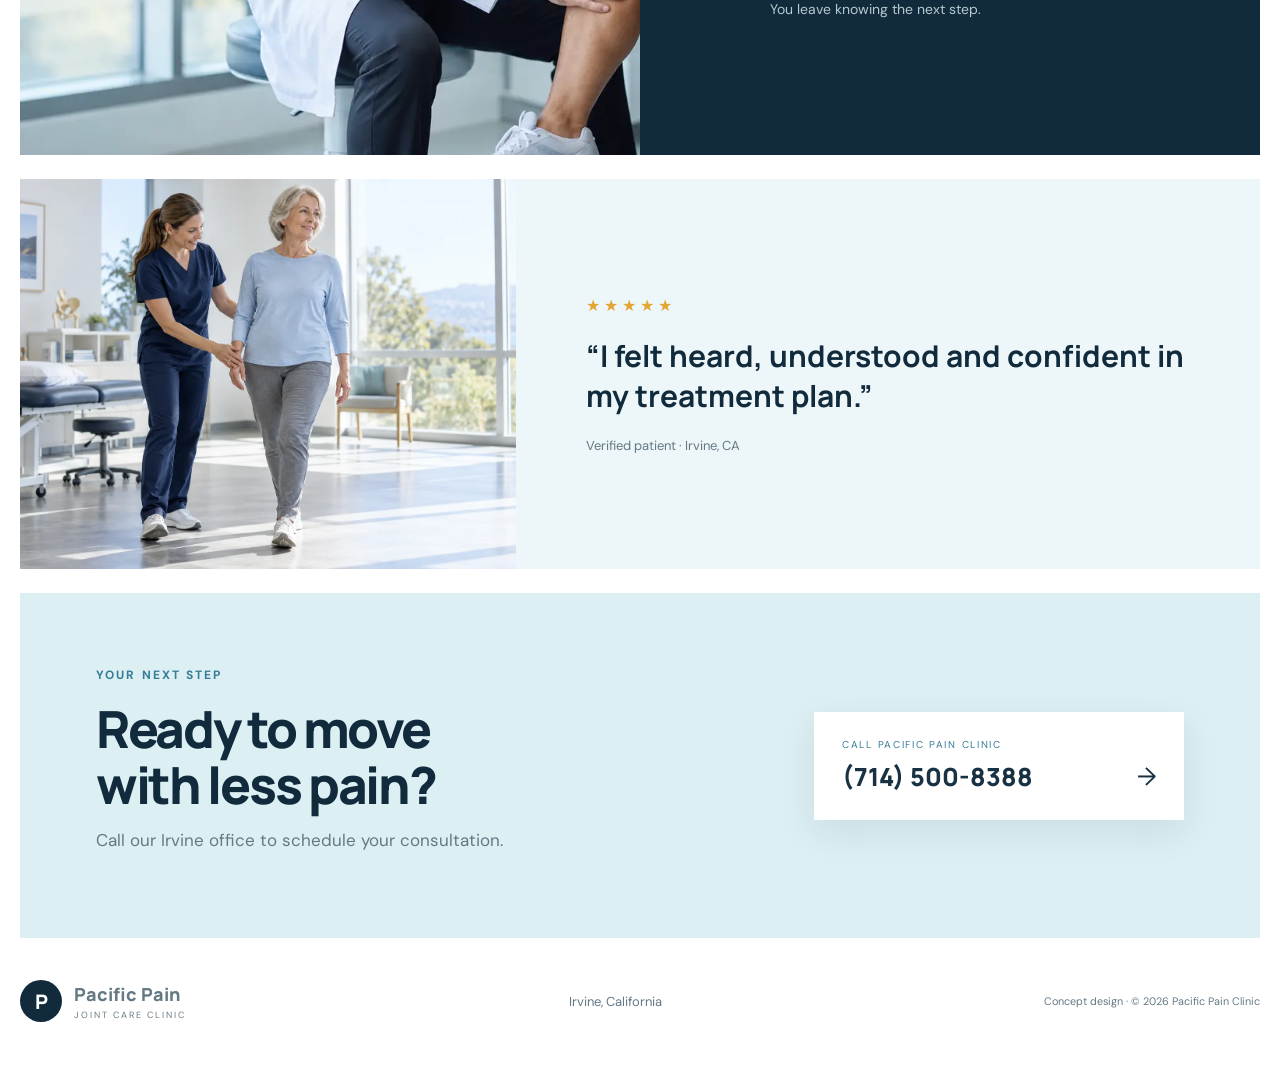
==== commit 545d572b: "Rebuild homepage around official doctor photography" ====
--- a/index.html
+++ b/index.html
@@ -1,105 +1,17 @@
-<!doctype html>
-<html lang="en">
-<head>
-  <meta charset="UTF-8" />
-  <meta name="viewport" content="width=device-width, initial-scale=1.0" />
-  <meta name="description" content="A premium homepage concept for Pacific Pain Clinic in Irvine, California." />
-  <title>Pacific Pain Clinic — Advanced Joint Care</title>
-  <link rel="preconnect" href="https://fonts.googleapis.com">
-  <link rel="preconnect" href="https://fonts.gstatic.com" crossorigin>
-  <link href="https://fonts.googleapis.com/css2?family=DM+Sans:wght@400;500;600&family=Manrope:wght@400;500;600;700;800&display=swap" rel="stylesheet">
-  <link rel="stylesheet" href="styles.css" />
-</head>
-<body>
-  <header class="site-header">
-    <a class="brand" href="#top" aria-label="Pacific Pain Clinic home">
-      <span class="brand-mark" aria-hidden="true"><i></i><i></i><i></i></span>
-      <span><strong>Pacific Pain</strong><small>Advanced Joint Care</small></span>
-    </a>
-    <nav aria-label="Primary navigation">
-      <a href="#care">Care</a><a href="#doctor">Doctor</a><a href="#approach">Approach</a><a href="#stories">Stories</a>
-    </nav>
-    <div class="header-actions">
-      <a class="phone" href="tel:+17145008388">(714) 500-8388</a>
-      <a class="button button-small" href="#contact">Book a consultation <span>↗</span></a>
-      <button class="menu" aria-label="Open menu" aria-expanded="false"><span></span><span></span></button>
-    </div>
-  </header>
-
-  <main id="top">
-    <section class="hero">
-      <div class="hero-copy reveal">
-        <div class="eyebrow"><b>★</b> 4.9 from over 120 patient reviews</div>
-        <h1>Expert care for<br><em>joint pain.</em></h1>
-        <p>Personalized, non-surgical treatment for knee arthritis and painful joints, led by an experienced board-certified physician in Irvine.</p>
-        <div class="hero-buttons">
-          <a class="button button-primary" href="#contact">Book an appointment</a>
-          <a class="button button-secondary" href="#care">View joint treatments</a>
-        </div>
-        <div class="trust-row"><strong>Board-Certified PM&R</strong><span></span><strong>25+ Years of Practice</strong><span></span><strong>Irvine, California</strong></div>
-      </div>
-      <div class="hero-visual joint-visual reveal delay-1" aria-label="Doctor examining a patient's knee">
-        <div class="hero-photo-frame"><img src="assets/images/knee-exam-hero.webp" alt="Physician examining a patient's knee in a modern clinic"></div>
-      </div>
-    </section>
-
-    <section class="signal-strip" aria-label="Conditions treated">
-      <div class="signal-track"><span>ARTHRITIS CARE</span><i>●</i><span>KNEE PAIN</span><i>●</i><span>SHOULDER PAIN</span><i>●</i><span>HIP PAIN</span><i>●</i><span>JOINT INJECTIONS</span><i>●</i><span>PRP & PRF</span></div>
-    </section>
-
-    <section class="care section" id="care">
-      <div class="section-heading reveal"><div><span class="kicker">01 · Conditions we treat</span><h2>Specialized care for<br><em>painful joints.</em></h2></div><p>From knee arthritis to shoulder, hip and elbow pain, every plan begins with a careful evaluation and one clear goal: helping you move comfortably again.</p></div>
-      <div class="care-grid">
-        <article class="care-feature reveal">
-          <div class="feature-art knee-art" aria-hidden="true"><img src="assets/images/knee-anatomy.webp" alt=""></div>
-          <div class="number">MOST REQUESTED</div><div class="feature-copy"><span>Arthritis & mobility</span><h3>Knee Pain</h3><p>Advanced, non-surgical care for osteoarthritis, ligament injuries and persistent knee pain.</p><a href="#contact">Explore knee care <b>↗</b></a></div>
-        </article>
-        <div class="care-list">
-          <article class="care-item care-image-card reveal">
-            <div class="care-thumb"><img src="assets/images/shoulder-exam.webp" alt="Physician evaluating a patient's shoulder mobility"></div>
-            <div class="care-card-copy"><small>Upper-body mobility</small><h3>Shoulder & Elbow Pain</h3><p>Focused care for stiffness, overuse injuries and persistent discomfort.</p></div><b>↗</b>
-          </article>
-          <article class="care-item care-image-card reveal">
-            <div class="care-thumb"><img src="assets/images/hip-mobility.webp" alt="Clinician guiding a patient through a walking and hip mobility assessment"></div>
-            <div class="care-card-copy"><small>Lower-body mobility</small><h3>Hip Pain & Mobility</h3><p>Personalized treatment to improve comfort, balance and daily movement.</p></div><b>↗</b>
-          </article>
-        </div>
-      </div>
-    </section>
-
-    <section class="doctor section" id="doctor">
-      <div class="doctor-image reveal"><img src="https://cdn.prod.website-files.com/687f22bab4e2e1c4afd69609/6880bb4a2c680b246382acf6_5a69adf45c53a1794b72ed4b95ad8aa4_freepik__enhance__30156.avif" alt="Dr. Cyrus Sedaghat, pain management physician"><div class="image-caption"><span>Meet your physician</span><b>IRVINE · CA</b></div></div>
-      <div class="doctor-copy reveal">
-        <span class="kicker">02 · Meet Dr. Sedaghat</span>
-        <h2>Expertise that listens.<br><em>Care that sees you.</em></h2>
-        <p class="lead">“The best plan begins with understanding how pain is affecting the life you want to live.”</p>
-        <p>Dr. Cyrus Sedaghat is a board-certified Physical Medicine & Rehabilitation physician with over 25 years of medical practice experience. His approach to joint pain blends careful diagnosis, non-surgical treatment options and compassionate care.</p>
-        <div class="credentials"><div><strong>25+</strong><span>Years in<br>medical practice</span></div><div><strong>PM&R</strong><span>Board<br>certified</span></div><div><strong>120+</strong><span>Patient<br>reviews</span></div></div>
-        <a class="text-link dark" href="#contact">Meet Dr. Sedaghat <span>↗</span></a>
-      </div>
-    </section>
-
-    <section class="approach section" id="approach">
-      <div class="approach-intro reveal"><span class="kicker light">03 · Your care journey</span><h2>Clear, personal<br><em>joint care.</em></h2><p>Every visit is focused on understanding your pain, identifying its source and choosing the right treatment for your goals.</p></div>
-      <div class="steps">
-        <article class="step reveal"><span>01</span><div class="step-icon">⌁</div><h3>Listen deeply</h3><p>We start with your story, symptoms and the movement you want back.</p></article>
-        <article class="step reveal"><span>02</span><div class="step-icon">◎</div><h3>Find the source</h3><p>A focused evaluation helps connect symptoms to the underlying cause.</p></article>
-        <article class="step reveal"><span>03</span><div class="step-icon">↗</div><h3>Move forward</h3><p>A personalized plan combines the right care with measurable next steps.</p></article>
-      </div>
-    </section>
-
-    <section class="stories section" id="stories">
-      <div class="story-score reveal"><span class="kicker">04 · Patient stories</span><div class="score"><strong>4.9</strong><span><b>★★★★★</b><small>OVER 120 REVIEWS</small></span></div></div>
-      <blockquote class="reveal">“Chronic knee pain kept me from running. After treatment with Dr. Sedaghat, I’m back on the trail and moving with confidence again.”<footer><span>JP</span><div><strong>Jared P.</strong><small>Verified patient</small></div></footer></blockquote>
-    </section>
-
-    <section class="contact section" id="contact">
-      <div class="contact-copy reveal"><span class="kicker light">Your next step</span><h2>Ready to move<br>with <em>less pain?</em></h2><p>Speak with our team and take the first step toward a care plan built around you.</p><div class="contact-meta"><a href="tel:+17145008388"><small>CALL OUR OFFICE</small><strong>(714) 500-8388</strong></a><a href="mailto:info@pacificpainpractice.com"><small>EMAIL OUR TEAM</small><strong>info@pacificpainpractice.com</strong></a></div></div>
-      <form class="contact-form reveal" id="demo-form"><div class="form-row"><label>Full name<input required type="text" placeholder="Your name"></label><label>Phone<input required type="tel" placeholder="(000) 000-0000"></label></div><label>Email address<input required type="email" placeholder="you@email.com"></label><label>How can we help?<select><option>Knee pain or arthritis</option><option>Shoulder or elbow pain</option><option>Hip pain</option><option>Other joint pain</option></select></label><button class="button button-primary" type="submit">Request a consultation <span>↗</span></button><small class="form-note">Concept form — no medical information is transmitted.</small></form>
-    </section>
-  </main>
-  <footer class="site-footer"><a class="brand footer-brand" href="#top"><span class="brand-mark"><i></i><i></i><i></i></span><span><strong>Pacific Pain</strong><small>Advanced Joint Care</small></span></a><p>Specialized joint care in Irvine, California.</p><div><a href="#care">Care</a><a href="#doctor">About</a><a href="#contact">Contact</a></div><small>Concept design · © 2026 Pacific Pain Clinic</small></footer>
-  <div class="toast" role="status">Thank you — this demonstration form is not connected yet.</div>
-  <script src="script.js"></script>
-</body>
-</html>
+<!doctype html><html lang="en"><head><meta charset="UTF-8"><meta name="viewport" content="width=device-width,initial-scale=1"><meta name="description" content="Personalized non-surgical joint pain care in Irvine, California."><title>Pacific Pain Clinic | Joint Care in Irvine</title><link rel="preconnect" href="https://fonts.googleapis.com"><link rel="preconnect" href="https://fonts.gstatic.com" crossorigin><link href="https://fonts.googleapis.com/css2?family=DM+Sans:wght@400;500;600;700&family=Manrope:wght@500;600;700;800&display=swap" rel="stylesheet"><link rel="stylesheet" href="styles.css"><link rel="stylesheet" href="doctor-overrides.css"></head><body>
+<header class="header"><a class="logo" href="#top"><span class="logo-mark">P</span><span><b>Pacific Pain</b><small>JOINT CARE CLINIC</small></span></a><nav><a href="#doctor">Doctor</a><a href="#treatments">Treatments</a><a href="#experience">Patient care</a><a href="#contact">Contact</a></nav><a class="book" href="#contact">Book appointment</a><button class="menu" aria-label="Open menu"><i></i><i></i></button></header>
+<main id="top"><section class="hero"><div class="slides">
+<article class="slide active doctor-slide" style="--bg:url('assets/images/dr-sedaghat-hero.webp')"><div class="hero-copy"><span>Welcome to Pacific Pain Clinic</span><h1>Move freely.<br>Live with less pain.</h1><p>Expert, non-surgical care for painful joints in Irvine.</p><a href="#contact">Book a consultation</a></div></article>
+<article class="slide dark" style="--bg:url('assets/images/knee-exam-hero.webp')"><div class="hero-copy"><span>Focused knee care</span><h2>Get back to the<br>life you enjoy.</h2><p>Personalized care for arthritis and persistent knee pain.</p><a href="#treatments">Explore knee care</a></div></article>
+<article class="slide" style="--bg:url('assets/images/hip-mobility.webp')"><div class="hero-copy"><span>Care built around movement</span><h2>Confidence in<br>every step.</h2><p>Thoughtful evaluation. A clear plan. Better mobility.</p><a href="#contact">Start your visit</a></div></article></div>
+<div class="slider-ui"><button class="prev" aria-label="Previous slide">←</button><div class="dots"><button class="active" aria-label="Slide 1"></button><button aria-label="Slide 2"></button><button aria-label="Slide 3"></button></div><button class="next" aria-label="Next slide">→</button></div>
+<div class="quick-care"><a href="#treatments"><small>01</small><b>Knee & arthritis</b><span>→</span></a><a href="#treatments"><small>02</small><b>Shoulder & elbow</b><span>→</span></a><a href="#treatments"><small>03</small><b>Hip & mobility</b><span>→</span></a></div></section>
+<section class="doctor" id="doctor"><div class="doctor-photo"><img src="assets/images/dr-sedaghat-portrait.webp" alt="Dr. Cyrus Sedaghat"></div><div class="doctor-copy"><span class="label">MEET YOUR PHYSICIAN</span><h2>Care that begins<br>with listening.</h2><p>Board-certified expertise. A careful diagnosis. Treatment centered on the movement you want back.</p><div class="facts"><b>25+<small>Years in practice</small></b><b>4.9<small>Patient rating</small></b><b>PM&R<small>Board certified</small></b></div><a href="#contact">Meet Dr. Sedaghat →</a></div></section>
+<section class="treatments" id="treatments"><div class="section-title"><div><span class="label">JOINT CARE</span><h2>See what we treat.</h2></div><p>Choose the area that is keeping you from moving comfortably.</p></div><div class="image-grid">
+<a class="treatment large" href="#contact"><img src="assets/images/knee-anatomy.webp" alt="Knee joint"><span><small>ARTHRITIS & INJURY</small><b>Knee Pain</b><em>Explore care →</em></span></a>
+<a class="treatment" href="#contact"><img src="assets/images/shoulder-exam.webp" alt="Shoulder mobility examination"><span><small>UPPER BODY</small><b>Shoulder & Elbow</b><em>Explore care →</em></span></a>
+<a class="treatment" href="#contact"><img src="assets/images/hip-mobility.webp" alt="Hip and walking assessment"><span><small>LOWER BODY</small><b>Hip & Mobility</b><em>Explore care →</em></span></a></div></section>
+<section class="experience" id="experience"><img src="assets/images/knee-exam-hero.webp" alt="Physician examining a patient's knee"><div class="experience-copy"><span class="label">A BETTER CLINIC EXPERIENCE</span><h2>Clear answers.<br>Personal care.</h2><div class="points"><p><b>01</b><span><strong>We listen</strong>Your goals guide the visit.</span></p><p><b>02</b><span><strong>We evaluate</strong>A focused exam finds the source.</span></p><p><b>03</b><span><strong>We plan</strong>You leave knowing the next step.</span></p></div></div></section>
+<section class="quote"><div class="quote-image"><img src="assets/images/hip-mobility.webp" alt="Patient moving confidently"></div><blockquote><span>★★★★★</span><p>“I felt heard, understood and confident in my treatment plan.”</p><footer>Verified patient · Irvine, CA</footer></blockquote></section>
+<section class="contact" id="contact"><div><span class="label">YOUR NEXT STEP</span><h2>Ready to move<br>with less pain?</h2><p>Call our Irvine office to schedule your consultation.</p></div><a href="tel:+17145008388"><small>CALL PACIFIC PAIN CLINIC</small><b>(714) 500-8388</b><span>→</span></a></section></main>
+<footer class="footer"><a class="logo" href="#top"><span class="logo-mark">P</span><span><b>Pacific Pain</b><small>JOINT CARE CLINIC</small></span></a><p>Irvine, California</p><small>Concept design · © 2026 Pacific Pain Clinic</small></footer><script src="script.js"></script></body></html>
--- a/styles.css
+++ b/styles.css
@@ -1,36 +1,8 @@
-:root{--ink:#071a22;--night:#061d26;--teal:#1f8d83;--mint:#baf5e9;--sea:#62d1c2;--cream:#f4f1e9;--white:#fff;--muted:#66777b;--line:rgba(7,26,34,.13);--serif:Manrope,sans-serif;--body:"DM Sans",sans-serif}*{box-sizing:border-box}html{scroll-behavior:smooth}body{margin:0;background:var(--cream);color:var(--ink);font-family:var(--body);overflow-x:hidden}a{color:inherit;text-decoration:none}button,input,select{font:inherit}.site-header{position:fixed;z-index:50;top:0;left:0;width:100%;height:84px;display:flex;align-items:center;justify-content:space-between;padding:0 clamp(24px,5vw,76px);border-bottom:1px solid rgba(255,255,255,.12);color:white;transition:.35s}.site-header.scrolled{height:70px;background:rgba(6,29,38,.9);backdrop-filter:blur(18px)}.brand{display:flex;align-items:center;gap:11px}.brand>span:last-child{display:flex;flex-direction:column;line-height:1}.brand strong{font:700 19px var(--serif);letter-spacing:-.5px}.brand small{font-size:9px;letter-spacing:2.5px;text-transform:uppercase;margin-top:5px}.brand-mark{position:relative;width:31px;height:31px;display:block}.brand-mark i{position:absolute;width:8px;height:25px;border-radius:9px;background:var(--sea);transform-origin:50% 90%}.brand-mark i:nth-child(1){left:4px;top:3px;transform:rotate(-38deg)}.brand-mark i:nth-child(2){left:12px;top:0}.brand-mark i:nth-child(3){right:3px;top:3px;transform:rotate(38deg)}nav{display:flex;gap:35px;font-size:14px}nav a{opacity:.82;transition:.2s}nav a:hover{opacity:1}.header-actions{display:flex;align-items:center;gap:25px}.phone{font-size:13px}.button{display:inline-flex;align-items:center;justify-content:center;gap:18px;border:0;border-radius:100px;padding:16px 22px;font-weight:600;cursor:pointer;transition:.3s}.button span{transition:.3s}.button:hover span{transform:translate(3px,-3px)}.button-small{background:white;color:var(--ink);padding:12px 18px;font-size:13px}.button-primary{background:var(--mint);color:var(--ink)}.button-primary:hover{background:white;box-shadow:0 12px 35px rgba(0,0,0,.14);transform:translateY(-2px)}.menu{display:none;background:none;border:0}.hero{position:relative;min-height:900px;height:100svh;overflow:hidden;background:radial-gradient(circle at 77% 48%,#154e59 0,#0b333e 28%,#061d26 65%,#04161d 100%);color:white}.hero:after{content:"";position:absolute;inset:0;background-image:linear-gradient(rgba(255,255,255,.024) 1px,transparent 1px),linear-gradient(90deg,rgba(255,255,255,.024) 1px,transparent 1px);background-size:70px 70px;mask-image:linear-gradient(to bottom,black,transparent 85%)}.hero-aurora{position:absolute;border-radius:50%;filter:blur(80px);opacity:.19;animation:aurora 10s ease-in-out infinite}.aurora-one{width:500px;height:500px;background:#4cf1ce;right:4%;top:10%}.aurora-two{width:350px;height:350px;background:#116fa6;right:35%;bottom:-10%;animation-delay:-5s}.neural-field{position:absolute;inset:0;opacity:.32}.neural-field svg{width:100%;height:100%}.nerve{fill:none;stroke:url(#lineGradient);stroke-width:1.2;stroke-dasharray:.08 .04;animation:flow 7s linear infinite}.nerve-b{opacity:.55;animation-duration:10s}.nerve-c{opacity:.35;animation-direction:reverse}.pulse-dots circle{fill:var(--mint);animation:pulse 2s ease-in-out infinite}.pulse-dots circle:nth-child(2){animation-delay:.5s}.pulse-dots circle:nth-child(3){animation-delay:1s}.pulse-dots circle:nth-child(4){animation-delay:1.5s}.hero-copy{position:absolute;z-index:4;left:clamp(24px,7vw,110px);top:50%;width:min(660px,48vw);transform:translateY(-47%)}.eyebrow,.kicker{display:flex;align-items:center;gap:10px;text-transform:uppercase;letter-spacing:2.2px;font-size:11px;font-weight:600}.eyebrow span{width:34px;height:1px;background:var(--sea)}h1,h2,h3{font-family:var(--serif);margin:0;letter-spacing:-.045em}h1{font-size:clamp(52px,6.2vw,96px);line-height:.98;margin:30px 0 26px;font-weight:500}h1 em,h2 em{font-weight:400;color:var(--sea);font-style:italic}h1 span{font-weight:750}.hero-copy>p{font-size:17px;line-height:1.7;color:rgba(255,255,255,.7);max-width:540px}.hero-buttons{display:flex;align-items:center;gap:30px;margin-top:34px}.text-link{display:inline-flex;gap:11px;align-items:center;font-size:14px;font-weight:600}.text-link i{display:grid;place-items:center;width:31px;height:31px;border:1px solid rgba(255,255,255,.3);border-radius:50%;font-size:9px;font-style:normal}.trust-row{display:flex;align-items:center;gap:16px;margin-top:58px}.avatars{display:flex}.avatars b{width:35px;height:35px;display:grid;place-items:center;background:#d6e6e0;color:var(--ink);border:2px solid var(--night);border-radius:50%;margin-left:-8px;font-size:10px}.avatars b:first-child{margin:0}.trust-row>div:last-child{display:flex;flex-direction:column}.trust-row strong{font-size:13px}.stars{color:#f3cd68;letter-spacing:1px;margin-right:6px}.trust-row small{font-size:11px;color:rgba(255,255,255,.56);margin-top:4px}.hero-visual{position:absolute;z-index:3;right:clamp(35px,7vw,120px);top:50%;width:min(39vw,570px);aspect-ratio:.8;transform:translateY(-45%)}.portrait-shell{position:absolute;inset:8% 9% 3%;overflow:hidden;border-radius:48% 48% 20px 20px;background:#d9e6df;box-shadow:0 45px 100px rgba(0,0,0,.35)}.portrait-shell:after{content:"";position:absolute;inset:0;background:linear-gradient(180deg,transparent 60%,rgba(4,22,29,.46))}.portrait-backdrop{position:absolute;inset:0;background:radial-gradient(circle at 50% 28%,#e6f4ee,transparent 55%),linear-gradient(#a8ccc5,#5e9794)}.portrait-shell img{position:absolute;width:100%;height:100%;object-fit:cover;object-position:center}.scan-line{position:absolute;z-index:2;left:0;width:100%;height:2px;background:linear-gradient(90deg,transparent,var(--mint),transparent);box-shadow:0 0 18px var(--mint);animation:scan 5s ease-in-out infinite}.orbit{position:absolute;border:1px solid rgba(186,245,233,.24);border-radius:50%;animation:spin 20s linear infinite}.orbit:after{content:"";position:absolute;width:9px;height:9px;border-radius:50%;background:var(--mint);box-shadow:0 0 14px var(--mint)}.orbit-one{inset:0 1% 0}.orbit-one:after{top:21%;right:6%}.orbit-two{inset:6% -5% -6%;animation-direction:reverse;animation-duration:28s}.orbit-two:after{left:4%;bottom:26%}.floating-card{position:absolute;z-index:5;background:rgba(245,249,246,.9);color:var(--ink);backdrop-filter:blur(15px);box-shadow:0 15px 50px rgba(0,0,0,.18);animation:float 5s ease-in-out infinite}.card-experience{left:-5%;top:22%;padding:15px 19px;display:flex;gap:12px;align-items:center;border-radius:14px}.card-experience strong{font:700 30px var(--serif);color:var(--teal)}.card-experience span{font-size:10px;line-height:1.35;text-transform:uppercase;letter-spacing:.8px}.card-certified{right:-6%;bottom:16%;padding:14px 18px;display:flex;gap:11px;align-items:center;border-radius:14px;animation-delay:-2.5s}.verified{width:28px;height:28px;display:grid;place-items:center;border-radius:50%;color:white;background:var(--teal)}.card-certified div{display:flex;flex-direction:column}.card-certified strong{font-size:12px}.card-certified small{font-size:8px;margin-top:3px;color:#617075}.motion-label{position:absolute;z-index:5;left:19%;bottom:-1%;font-size:10px;letter-spacing:1.7px;text-transform:uppercase}.motion-label span{display:inline-block;width:7px;height:7px;border-radius:50%;background:#70e8d5;box-shadow:0 0 12px #70e8d5;margin-right:8px}.scroll-hint{position:absolute;z-index:4;left:40px;bottom:38px;writing-mode:vertical-rl;font-size:8px;letter-spacing:2.5px;color:rgba(255,255,255,.4)}.scroll-hint span{height:42px;width:1px;background:rgba(255,255,255,.35);display:inline-block;margin-bottom:12px;position:relative}.scroll-hint span:after{content:"";position:absolute;width:1px;height:12px;background:white;animation:scroll 2s infinite}.signal-strip{overflow:hidden;background:var(--mint);padding:16px 0;color:#17483f}.signal-track{display:flex;align-items:center;gap:35px;width:max-content;animation:marquee 30s linear infinite;font:600 10px var(--serif);letter-spacing:2.4px}.signal-track i{font-style:normal;color:var(--teal)}.section{padding:120px clamp(24px,7vw,110px)}.section-heading{display:flex;justify-content:space-between;align-items:end;margin-bottom:65px}.section-heading h2,.doctor h2,.approach h2,.contact h2{font-size:clamp(40px,4.5vw,67px);line-height:1.08;margin-top:19px}.section-heading>p{max-width:400px;line-height:1.7;color:var(--muted)}.kicker{color:var(--teal)}.care-grid{display:grid;grid-template-columns:1.07fr .93fr;gap:25px}.care-feature{position:relative;min-height:560px;background:var(--night);color:white;border-radius:28px;overflow:hidden;padding:35px}.feature-art{position:absolute;right:-3%;top:2%;width:64%;height:78%;opacity:.8}.feature-art svg{width:100%;height:100%}.feature-art path,.feature-art ellipse{fill:none;stroke:#8edbcf;stroke-width:1.1;filter:drop-shadow(0 0 5px rgba(120,230,210,.6))}.feature-art circle{fill:#a3f0e4;filter:drop-shadow(0 0 18px #a3f0e4);animation:pulse 2s infinite}.number{position:absolute;top:35px;right:35px;font-size:11px;color:rgba(255,255,255,.4)}.feature-copy{position:absolute;left:35px;bottom:40px;max-width:72%}.feature-copy>span,.care-item small{font-size:10px;text-transform:uppercase;letter-spacing:1.5px;color:var(--sea)}.feature-copy h3{font-size:43px;margin:9px 0}.feature-copy p,.care-item p{color:rgba(255,255,255,.6);line-height:1.6;font-size:14px}.feature-copy a{display:inline-flex;gap:13px;font-size:13px;margin-top:14px}.care-list{display:grid;gap:14px}.care-item{display:grid;grid-template-columns:40px 1fr auto;align-items:center;gap:22px;padding:26px 28px;border:1px solid var(--line);border-radius:21px;background:rgba(255,255,255,.38);transition:.35s}.care-item:hover{background:white;transform:translateX(8px);box-shadow:0 20px 60px rgba(6,29,38,.08)}.care-item>span{align-self:start;color:#9ca9a9;font-size:11px}.care-item h3{font-size:25px;margin:6px 0 8px}.care-item p{color:var(--muted);margin:0}.care-item>b{width:40px;height:40px;border:1px solid var(--line);border-radius:50%;display:grid;place-items:center}.doctor{background:white;display:grid;grid-template-columns:.95fr 1.05fr;gap:8vw;align-items:center}.doctor-image{position:relative;height:670px}.doctor-image img{width:100%;height:100%;object-fit:cover;object-position:center;border-radius:240px 240px 20px 20px;filter:saturate(.82)}.image-caption{position:absolute;bottom:20px;left:20px;right:20px;display:flex;justify-content:space-between;padding:18px 22px;background:rgba(255,255,255,.9);backdrop-filter:blur(10px);border-radius:12px;font-size:10px;text-transform:uppercase;letter-spacing:1.3px}.doctor-copy .lead{font:500 21px/1.55 var(--serif);margin:35px 0 20px;padding-left:22px;border-left:2px solid var(--sea)}.doctor-copy>p:not(.lead){color:var(--muted);line-height:1.8}.credentials{display:flex;gap:35px;border-top:1px solid var(--line);border-bottom:1px solid var(--line);padding:25px 0;margin:35px 0}.credentials>div{display:flex;gap:10px;align-items:center}.credentials strong{font:700 28px var(--serif);color:var(--teal)}.credentials span{font-size:9px;line-height:1.3;text-transform:uppercase;letter-spacing:1px;color:var(--muted)}.text-link.dark{color:var(--ink);display:inline-flex}.approach{background:var(--night);color:white}.approach-intro{display:grid;grid-template-columns:1fr 1fr;gap:50px;align-items:end}.approach-intro .kicker{grid-column:1/-1}.kicker.light{color:var(--sea)}.approach-intro p{max-width:430px;color:rgba(255,255,255,.6);line-height:1.8}.steps{display:grid;grid-template-columns:repeat(3,1fr);margin-top:70px;border-top:1px solid rgba(255,255,255,.14)}.step{padding:38px 6vw 0 0;border-right:1px solid rgba(255,255,255,.14);min-height:260px}.step:not(:first-child){padding-left:4vw}.step:last-child{border:0}.step>span{font-size:10px;color:rgba(255,255,255,.35)}.step-icon{font-size:38px;color:var(--sea);margin:28px 0 18px}.step h3{font-size:24px}.step p{font-size:14px;line-height:1.7;color:rgba(255,255,255,.55)}.stories{display:grid;grid-template-columns:.65fr 1.35fr;gap:10vw;background:#e8eee9}.score{margin-top:45px;display:flex;align-items:center;gap:16px}.score>strong{font:600 72px var(--serif)}.score span{display:flex;flex-direction:column}.score b{color:#d7ae45;letter-spacing:2px}.score small{font-size:8px;letter-spacing:1.4px;margin-top:7px}.stories blockquote{margin:0;font:500 clamp(26px,3vw,43px)/1.45 var(--serif);letter-spacing:-.025em}.stories blockquote footer{display:flex;align-items:center;gap:13px;margin-top:35px}.stories blockquote footer>span{width:46px;height:46px;display:grid;place-items:center;border-radius:50%;background:var(--teal);color:white;font:600 11px var(--body)}.stories blockquote footer div{display:flex;flex-direction:column}.stories blockquote footer strong{font:600 12px var(--body)}.stories blockquote footer small{font:400 9px var(--body);text-transform:uppercase;letter-spacing:1px;color:var(--muted);margin-top:4px}.contact{display:grid;grid-template-columns:1fr 1fr;gap:9vw;background:linear-gradient(135deg,#0c4b54,#082731);color:white}.contact-copy>p{color:rgba(255,255,255,.62);line-height:1.7;max-width:430px}.contact-meta{display:flex;flex-direction:column;gap:22px;margin-top:45px}.contact-meta a{display:flex;flex-direction:column}.contact-meta small{font-size:9px;color:var(--sea);letter-spacing:1.5px;margin-bottom:5px}.contact-form{background:white;color:var(--ink);padding:38px;border-radius:24px;box-shadow:0 35px 100px rgba(0,0,0,.25)}.contact-form label{display:flex;flex-direction:column;gap:9px;font-size:10px;text-transform:uppercase;letter-spacing:1.1px;color:#617075;margin-bottom:20px}.contact-form input,.contact-form select{border:0;border-bottom:1px solid #ccd7d6;padding:9px 0 14px;outline:0;background:white;color:var(--ink);text-transform:none}.contact-form input:focus,.contact-form select:focus{border-color:var(--teal)}.form-row{display:grid;grid-template-columns:1fr 1fr;gap:24px}.contact-form .button{width:100%;margin-top:10px}.form-note{display:block;text-align:center;color:#879292;margin-top:13px;font-size:9px}.site-footer{background:#031218;color:white;display:grid;grid-template-columns:1.2fr 1fr 1fr auto;align-items:center;gap:25px;padding:45px clamp(24px,7vw,110px);font-size:12px}.site-footer p,.site-footer>small{color:rgba(255,255,255,.5)}.site-footer>div{display:flex;gap:20px}.cursor-glow{position:fixed;z-index:60;pointer-events:none;width:260px;height:260px;border-radius:50%;background:radial-gradient(circle,rgba(98,209,194,.1),transparent 70%);transform:translate(-50%,-50%);opacity:0;transition:opacity .3s}.toast{position:fixed;z-index:90;left:50%;bottom:25px;transform:translate(-50%,120px);padding:14px 22px;border-radius:100px;background:var(--ink);color:white;font-size:12px;transition:.4s}.toast.show{transform:translate(-50%,0)}.reveal{opacity:0;transform:translateY(28px);transition:opacity .8s ease,transform .8s ease}.reveal.visible{opacity:1;transform:none}.hero .reveal{animation:revealHero 1s .2s forwards}.hero .delay-1{animation-delay:.45s}
-@keyframes aurora{50%{transform:translate(-30px,30px) scale(1.15)}}@keyframes flow{to{stroke-dashoffset:-1}}@keyframes pulse{50%{opacity:.35;transform:scale(1.8)}}@keyframes scan{0%,100%{top:10%;opacity:0}20%,80%{opacity:.7}50%{top:88%}}@keyframes spin{to{transform:rotate(360deg)}}@keyframes float{50%{transform:translateY(-11px)}}@keyframes scroll{from{top:0}to{top:30px;opacity:0}}@keyframes marquee{to{transform:translateX(-50%)}}@keyframes revealHero{to{opacity:1;transform:translateY(-47%)}}
-@media(max-width:1050px){.site-header nav,.phone{display:none}.menu{display:block}.menu span{display:block;width:23px;height:1px;background:white;margin:6px}.hero{min-height:820px}.hero-copy{left:45px;width:52vw}.hero-visual{right:20px;width:44vw}.floating-card{transform:scale(.88)}.section{padding:95px 45px}.site-footer{grid-template-columns:1fr 1fr}.care-grid{grid-template-columns:1fr}.care-list{grid-template-columns:1fr 1fr}.care-item:last-child{grid-column:1/-1}.doctor{gap:6vw}.doctor-image{height:580px}.credentials{gap:14px}.stories{gap:5vw}}
-@media(max-width:760px){.site-header{height:70px;padding:0 20px}.button-small{display:none}.hero{height:auto;min-height:1000px;padding:115px 22px 50px;display:flex;flex-direction:column}.hero-copy{position:relative;left:auto;top:auto;width:100%;transform:none!important;order:1}.hero .hero-copy{animation-name:revealMobile}.eyebrow{font-size:9px}h1{font-size:49px;margin-top:22px}.hero-copy>p{font-size:15px}.hero-buttons{align-items:flex-start;flex-direction:column;gap:20px}.trust-row{margin-top:35px}.hero-visual{position:relative;right:auto;top:auto;width:100%;height:490px;transform:none!important;order:2;margin-top:25px}.hero .hero-visual{animation-name:revealMobile}.portrait-shell{inset:7% 5% 2%}.orbit{inset:4% 0}.card-experience{left:0;top:18%}.card-certified{right:0;bottom:10%}.scroll-hint{display:none}.section{padding:80px 22px}.section-heading{display:block;margin-bottom:40px}.section-heading>p{margin-top:22px}.section-heading h2,.doctor h2,.approach h2,.contact h2{font-size:40px}.care-feature{min-height:500px}.feature-art{width:86%}.feature-copy{max-width:83%;left:25px;bottom:30px}.care-list{grid-template-columns:1fr}.care-item:last-child{grid-column:auto}.care-item{padding:22px 18px;gap:12px}.doctor{grid-template-columns:1fr}.doctor-image{height:540px}.doctor-copy{margin-top:25px}.credentials{justify-content:space-between}.credentials>div{flex-direction:column;align-items:flex-start}.approach-intro{grid-template-columns:1fr}.steps{grid-template-columns:1fr}.step,.step:not(:first-child){border-right:0;border-bottom:1px solid rgba(255,255,255,.14);padding:30px 0;min-height:auto}.stories{grid-template-columns:1fr}.story-score{margin-bottom:20px}.contact{grid-template-columns:1fr}.form-row{grid-template-columns:1fr;gap:0}.contact-form{padding:26px 22px}.site-footer{grid-template-columns:1fr;text-align:center;justify-items:center}.signal-track{animation-duration:22s}.cursor-glow{display:none}}@keyframes revealMobile{to{opacity:1;transform:none}}
-@media(prefers-reduced-motion:reduce){*,*:before,*:after{animation-duration:.01ms!important;animation-iteration-count:1!important;scroll-behavior:auto!important;transition-duration:.01ms!important}.reveal{opacity:1;transform:none}}
-
-/* Clinical movement concept — v2 */
-:root{--ink:#102f3d;--night:#123b4a;--teal:#15958d;--mint:#dff7f2;--sea:#26b9aa;--cream:#f7faf9;--white:#fff;--muted:#627883;--line:rgba(30,72,86,.13)}
-body{background:#f7faf9}.site-header{color:var(--ink);border-bottom-color:rgba(16,47,61,.09);background:rgba(255,255,255,.72);backdrop-filter:blur(14px)}.site-header.scrolled{background:rgba(255,255,255,.94);color:var(--ink);box-shadow:0 8px 40px rgba(38,77,91,.07)}.button-small{background:var(--ink);color:#fff}.menu span{background:var(--ink)}
-.hero{background:linear-gradient(118deg,#f9fcfb 0%,#edf8f7 50%,#dceff1 100%);color:var(--ink)}.hero:after{background-image:linear-gradient(rgba(17,80,93,.035) 1px,transparent 1px),linear-gradient(90deg,rgba(17,80,93,.035) 1px,transparent 1px);mask-image:linear-gradient(to bottom,black,transparent 95%)}.clinical-grid{position:absolute;inset:0;background:radial-gradient(circle at 75% 48%,rgba(255,255,255,.9) 0 19%,transparent 45%)}.aurora-one{background:#61dacd;opacity:.12;right:0}.aurora-two{background:#72bdd4;opacity:.13}.hero-copy{z-index:6}.eyebrow{color:#2b6875}.eyebrow span{background:var(--teal)}h1{color:#123b4a}h1 em,h2 em{color:var(--teal)}.hero-copy>p{color:#58717c}.button-primary{background:var(--ink);color:#fff}.button-primary:hover{background:var(--teal);color:white}.text-link{color:#234c59}.text-link i{border-color:rgba(16,47,61,.25)}.stars{color:#efaa45}.trust-row small{color:#70848c}.avatars b{background:#fff;border-color:#e1eeee;box-shadow:0 3px 10px rgba(16,47,61,.08)}.scroll-hint{color:rgba(16,47,61,.42)}.scroll-hint span{background:rgba(16,47,61,.25)}.scroll-hint span:after{background:var(--teal)}
-.joint-visual{width:min(44vw,650px);aspect-ratio:1.03}.hero-photo-frame{position:absolute;inset:5% 0 4% 3%;overflow:hidden;border-radius:180px 28px 28px 28px;background:#dceeed;box-shadow:0 40px 90px rgba(43,87,101,.18)}.hero-photo-frame:after{content:"";position:absolute;inset:0;background:linear-gradient(90deg,rgba(227,246,244,.18),transparent 42%),linear-gradient(180deg,transparent 70%,rgba(16,47,61,.16))}.hero-photo-frame img{width:100%;height:100%;object-fit:cover;object-position:62% center;transition:transform 1.2s ease}.hero-photo-frame:hover img{transform:scale(1.025)}.motion-arc{position:absolute;z-index:5;right:-4%;top:4%;width:150px;height:150px;border:1px dashed rgba(21,149,141,.35);border-radius:50%;animation:spin 25s linear infinite}.motion-arc span{position:absolute;width:9px;height:9px;border-radius:50%;background:var(--teal);box-shadow:0 0 0 8px rgba(21,149,141,.12)}.motion-arc span:nth-child(1){left:15px;top:32px}.motion-arc span:nth-child(2){right:8px;top:72px}.motion-arc span:nth-child(3){left:68px;bottom:-4px}.motion-arc b{position:absolute;left:50%;top:50%;transform:translate(-50%,-50%);font-size:8px;letter-spacing:1.4px;line-height:1.5;text-align:center}.anatomy-preview{position:absolute;z-index:6;left:-7%;bottom:4%;display:flex;align-items:center;gap:11px;width:185px;padding:9px;background:rgba(255,255,255,.94);border:1px solid rgba(28,108,117,.14);box-shadow:0 18px 45px rgba(41,91,104,.16);border-radius:15px;animation:float 5s ease-in-out infinite}.anatomy-preview img{width:52px;height:64px;object-fit:cover;border-radius:9px}.anatomy-preview span{display:flex;flex-direction:column;font-size:8px;color:#7a8b90}.anatomy-preview b{font-size:11px;color:var(--ink);margin-bottom:4px}.doctor-chip{position:absolute;z-index:6;right:2%;bottom:1%;display:grid;grid-template-columns:44px 1fr 25px;align-items:center;gap:10px;width:240px;padding:9px;background:rgba(255,255,255,.94);border:1px solid rgba(28,108,117,.14);box-shadow:0 18px 45px rgba(41,91,104,.14);border-radius:15px}.doctor-chip img{width:44px;height:44px;border-radius:11px;object-fit:cover;object-position:50% 18%}.doctor-chip span{display:flex;flex-direction:column;font-size:8px;color:#7a8b90}.doctor-chip b{font-size:11px;color:var(--ink);margin-bottom:3px}.doctor-chip em{display:grid;place-items:center;width:23px;height:23px;border-radius:50%;background:var(--teal);color:white;font-style:normal}.signal-strip{background:var(--ink);color:#d8f5ef}.signal-track i{color:#57d4c7;font-size:6px}
-.care{background:#f7faf9}.care-feature{background:#dceef0;color:var(--ink);border:1px solid rgba(22,118,124,.1)}.feature-art{right:0;top:0;width:62%;height:100%;opacity:1}.feature-art:after{content:"";position:absolute;inset:0;background:linear-gradient(90deg,#dceef0 0,transparent 62%),linear-gradient(0deg,#dceef0 0,transparent 35%)}.feature-art img{width:100%;height:100%;object-fit:cover;object-position:center}.feature-copy{z-index:3}.feature-copy p{color:#58717c}.feature-copy>span,.care-item small{color:var(--teal)}.pain-wave{position:absolute;z-index:2;width:50px;height:50px;border:1px solid #ef8d69;border-radius:50%;right:33%;top:47%;animation:focusRing 2s infinite}.care-item{background:#fff}.doctor{background:#fff}.doctor-image:before{content:"JOINT · SPINE · NERVE";position:absolute;z-index:2;right:-20px;top:20%;writing-mode:vertical-rl;font-size:8px;letter-spacing:3px;color:#7a9098}.approach{background:#e4f1f2;color:var(--ink)}.approach-intro p,.step p{color:#627883}.kicker.light{color:var(--teal)}.steps{border-top-color:rgba(16,47,61,.14)}.step{border-right-color:rgba(16,47,61,.14)}.step>span{color:rgba(16,47,61,.4)}.step-icon{color:var(--teal)}.stories{background:#f7faf9}.contact{background:linear-gradient(135deg,#123b4a,#176675)}.site-footer{background:#0d303d}
-@keyframes focusRing{0%{opacity:.8;transform:scale(.55)}100%{opacity:0;transform:scale(1.8)}}
-@media(max-width:1050px){.joint-visual{width:47vw}.doctor-chip{right:0}.anatomy-preview{left:-3%}}
-@media(max-width:760px){.hero{min-height:1080px}.joint-visual{width:100%;height:510px}.clinical-grid{background:radial-gradient(circle at 50% 75%,rgba(255,255,255,.9),transparent 42%)}.hero-photo-frame{inset:5% 0 4%;border-radius:120px 24px 24px}.hero-photo-frame img{object-position:68% center}.motion-arc{width:112px;height:112px;right:-5%;top:0}.anatomy-preview{left:1%;bottom:1%}.doctor-chip{right:1%;bottom:16%}.approach .step{border-bottom-color:rgba(16,47,61,.14)}.feature-art{width:78%}.feature-copy{max-width:88%}}
-
-/* Natural clinic presentation — no tech/AI effects */
-.hero{background:#f1f7f6}.hero:after,.hero-aurora,.clinical-grid,.motion-arc,.anatomy-preview,.doctor-chip,.cursor-glow,.pain-wave{display:none!important}.hero-photo-frame{inset:4% 0 4% 2%;border-radius:34px;box-shadow:0 22px 55px rgba(43,87,101,.13);transition:none}.hero-photo-frame:after{background:linear-gradient(180deg,transparent 75%,rgba(16,47,61,.08))}.hero-photo-frame img{transition:none}.hero-photo-frame:hover img{transform:none}.signal-track{width:100%;justify-content:center;animation:none;flex-wrap:wrap}.signal-strip{padding:18px 24px}.feature-art img{filter:none}.doctor-image:before{content:"SPECIALIST JOINT CARE"}.reveal{transition:opacity .55s ease,transform .55s ease}.hero .reveal{animation-duration:.6s}.button:hover{transform:none}.care-item:hover{transform:none}.brand-mark i{animation:none}
-@media(max-width:760px){.hero{min-height:1030px}.hero-photo-frame{inset:4% 0;border-radius:24px}.signal-track{gap:14px 22px}.signal-track span{font-size:8px}}
-
-/* Compact, traditional joint-clinic presentation */
-*,*::before,*::after{animation:none!important;transition:none!important}.reveal,.hero .reveal{opacity:1!important;transform:none!important}.hero:after{content:none!important}.hero{height:760px;min-height:760px;background:#f3f8f7}.hero-copy{left:max(40px,calc((100vw - 1160px)/2));width:500px}.hero-visual{right:max(40px,calc((100vw - 1160px)/2));width:510px;aspect-ratio:1.02}.hero-photo-frame{inset:0;border-radius:16px;box-shadow:0 12px 30px rgba(43,87,101,.12)}h1{font-size:64px;line-height:1.04;margin:24px 0 22px;font-weight:650}h1 em,h2 em{font-style:normal;font-weight:650}.hero-copy>p{font-size:18px;line-height:1.65;max-width:500px}.eyebrow,.kicker{font-size:13px;letter-spacing:1.25px}.hero-buttons{margin-top:28px}.trust-row{gap:13px;margin-top:34px;flex-wrap:wrap}.trust-row strong{font-size:13px;font-weight:600}.trust-row>span{width:4px;height:4px;background:var(--teal);border-radius:50%}.section{padding:82px max(40px,calc((100vw - 1160px)/2))}.section-heading{margin-bottom:42px}.section-heading h2,.doctor h2,.approach h2,.contact h2{font-size:48px}.section-heading>p,.doctor-copy>p:not(.lead),.approach-intro p,.contact-copy>p{font-size:16px}.signal-strip{padding:16px 24px}.signal-track{gap:20px 32px}.signal-track span{font-size:12px;letter-spacing:1.4px}.care-grid{gap:18px}.care-feature{min-height:480px;border-radius:16px}.care-item{padding:24px;border-radius:12px}.care-item h3{font-size:25px}.care-item p,.feature-copy p{font-size:15px}.feature-copy>span,.care-item small{font-size:12px}.feature-copy h3{font-size:38px}.number{font-size:11px}.doctor{gap:70px}.doctor-image{height:540px}.doctor-image img{border-radius:16px}.doctor-image:before{display:none}.doctor-copy .lead{font-size:19px}.credentials span{font-size:11px}.approach-intro{gap:70px}.steps{margin-top:48px}.step{min-height:220px;padding-top:30px}.step:not(:first-child){padding-left:42px}.step-icon{display:none}.step>span{display:block;font-size:13px;margin-bottom:25px;color:var(--teal)}.step h3{font-size:23px}.step p{font-size:15px}.stories blockquote{font-size:32px}.contact-form{border-radius:16px;box-shadow:0 18px 50px rgba(0,0,0,.16)}.contact-form label{font-size:12px}.site-footer{font-size:13px}.brand small{font-size:10px;letter-spacing:1.5px}
-@media(max-width:1050px){.hero-copy{left:40px;width:46vw}.hero-visual{right:35px;width:45vw}.section{padding-left:40px;padding-right:40px}.doctor{gap:45px}}
-@media(max-width:760px){.hero{height:auto;min-height:900px;padding:105px 22px 45px}.hero-copy{left:auto;width:100%}.hero-visual{right:auto;width:100%;height:390px;margin-top:34px}.hero-photo-frame{inset:0}.hero-photo-frame img{object-position:67% center}h1{font-size:43px}.hero-copy>p{font-size:16px}.eyebrow,.kicker{font-size:11px}.trust-row{margin-top:28px}.section{padding:64px 22px}.section-heading h2,.doctor h2,.approach h2,.contact h2{font-size:36px}.signal-track{gap:10px 18px}.signal-track span{font-size:10px}.care-feature{min-height:430px}.doctor-image{height:480px}.steps{margin-top:35px}.step:not(:first-child){padding-left:0}.stories blockquote{font-size:26px}}
-
-/* Curely-inspired minimal clinic layout */
-:root{--blue:#0d5bf4;--ink:#102038;--teal:#0d5bf4;--sea:#0d5bf4;--mint:#eaf1ff;--cream:#f5f7fb;--muted:#5f6d81;--line:#e2e7ef}html{background:var(--blue)}body{background:var(--blue);padding-bottom:24px;color:var(--ink)}.site-header{position:absolute;top:24px;left:50%;transform:translateX(-50%);width:min(1200px,calc(100% - 48px));height:86px;padding:0 34px;background:#fff;color:var(--ink);border:0;border-radius:18px 18px 0 0;backdrop-filter:none}.site-header.scrolled{height:86px;background:#fff;color:var(--ink);box-shadow:none}.brand-mark i{background:var(--blue)}.brand small{color:#69758a}.button-small{background:var(--blue);color:#fff;padding:14px 22px}.site-header nav{font-size:15px}.site-header nav a{opacity:1}.phone{display:none}
-.hero{width:min(1200px,calc(100% - 48px));height:750px;min-height:750px;margin:24px auto 0;padding:106px 20px 20px;background:#fff;border-radius:18px;overflow:hidden}.hero-visual{position:absolute;z-index:1;inset:106px 20px 20px;width:auto;height:auto;transform:none!important}.hero-photo-frame{inset:0;border-radius:16px;box-shadow:none;background:#e9eef3}.hero-photo-frame:after{display:block!important;background:linear-gradient(90deg,rgba(238,242,245,.98) 0%,rgba(238,242,245,.88) 28%,rgba(238,242,245,.25) 55%,transparent 72%)}.hero-photo-frame img{object-position:center}.hero-copy{z-index:4;left:54px;top:58%;width:540px;transform:translateY(-47%)!important}.hero .hero-copy{animation:none}.eyebrow{display:inline-flex;width:auto;padding:10px 15px;background:rgba(255,255,255,.9);border-radius:100px;color:#354158;font-size:14px;letter-spacing:0;text-transform:none;box-shadow:0 2px 10px rgba(20,40,70,.05)}.eyebrow b{color:var(--blue);font-size:17px}.eyebrow span{display:none}h1{font-size:68px;line-height:1.02;margin:30px 0 20px;color:var(--ink);letter-spacing:-.055em}h1 em{color:var(--ink)}.hero-copy>p{font-size:19px;line-height:1.55;max-width:520px;color:#536177}.hero-buttons{gap:14px;margin-top:30px}.button{border-radius:100px;padding:16px 24px}.button-primary{background:var(--blue);color:#fff}.button-primary:hover{background:var(--blue)}.button-secondary{background:#fff;color:var(--ink);box-shadow:0 2px 12px rgba(20,40,70,.07)}.trust-row{display:none}
-.signal-strip{display:none}.section{width:min(1200px,calc(100% - 48px));margin:24px auto 0;padding:78px 60px;background:#fff;border-radius:18px}.section-heading h2,.doctor h2,.approach h2,.contact h2{font-size:46px}.kicker{font-size:13px;color:var(--blue)}.care-grid{gap:18px}.care-feature{border-radius:16px;background:#edf4ff}.care-item{border-radius:14px;border-color:var(--line);box-shadow:none}.care-item:hover{box-shadow:none}.feature-copy>span,.care-item small{color:var(--blue)}.doctor{grid-template-columns:.9fr 1.1fr;gap:65px}.doctor-image img{border-radius:16px}.credentials strong{color:var(--blue)}.approach{background:#f0f5ff;color:var(--ink)}.kicker.light,.step>span{color:var(--blue)}.step-icon{display:none}.stories{background:#fff}.score b{color:#f1aa30}.contact{background:#11233e}.contact .button-primary{background:var(--blue)}.site-footer{width:min(1200px,calc(100% - 48px));margin:24px auto 0;border-radius:18px;background:#102038;padding:42px 60px}.footer-brand .brand-mark i{background:#6d9dff}
-@media(max-width:1050px){.site-header,.hero,.section,.site-footer{width:calc(100% - 32px)}.site-header{top:16px}.hero{margin-top:16px}.hero-copy{left:45px;width:46%}.hero-visual{inset:106px 16px 16px}.hero-photo-frame:after{background:linear-gradient(90deg,rgba(238,242,245,.97),rgba(238,242,245,.74) 45%,transparent 72%)}h1{font-size:54px}.section{padding:65px 42px}}
-@media(max-width:760px){body{padding-bottom:0}.site-header{position:absolute;top:0;width:100%;height:72px;border-radius:0;padding:0 20px}.site-header.scrolled{height:72px}.hero{width:100%;height:auto;min-height:810px;margin:0;padding:80px 12px 12px;border-radius:0;display:block}.hero-visual{inset:80px 12px 12px;height:auto;margin:0}.hero-photo-frame{border-radius:14px}.hero-photo-frame img{object-position:67% center}.hero-photo-frame:after{background:linear-gradient(180deg,rgba(238,242,245,.35),rgba(238,242,245,.96) 50%,rgba(238,242,245,.99) 100%)}.hero-copy{position:absolute;left:32px;right:32px;top:auto;bottom:48px;width:auto;transform:none!important}.eyebrow{font-size:12px;padding:8px 12px}h1{font-size:44px;margin:20px 0 15px}.hero-copy>p{font-size:16px}.hero-buttons{flex-direction:row;gap:10px}.button{padding:14px 17px;font-size:13px}.section{width:100%;margin:12px 0 0;padding:58px 22px;border-radius:0}.section-heading h2,.doctor h2,.approach h2,.contact h2{font-size:35px}.site-footer{width:100%;margin:12px 0 0;border-radius:0;padding:42px 22px}}
-
-/* Image-led joint care cards */
-.care-feature{min-height:570px}.care-list{grid-template-rows:1fr 1fr}.care-image-card{grid-template-columns:42% 1fr auto;gap:22px;padding:0 22px 0 0;overflow:hidden;min-height:276px;background:#f8fbff}.care-thumb{align-self:stretch;min-height:100%;overflow:hidden}.care-thumb img{width:100%;height:100%;object-fit:cover;display:block}.care-card-copy{padding:22px 0}.care-image-card h3{font-size:26px;line-height:1.1;margin:8px 0 10px}.care-image-card p{font-size:15px;line-height:1.55}.care-image-card>b{flex:none}.feature-art{width:70%}.feature-copy{max-width:62%}.feature-copy p{font-size:16px}.doctor-image img{filter:none}
-@media(max-width:1050px){.care-list{grid-template-columns:1fr 1fr;grid-template-rows:auto}.care-image-card{grid-template-columns:1fr;grid-template-rows:210px auto;padding:0;gap:0}.care-thumb{min-height:210px}.care-card-copy{padding:24px}.care-image-card>b{display:none}.care-feature{min-height:520px}}
-@media(max-width:760px){.care-list{grid-template-columns:1fr}.care-image-card{grid-template-rows:230px auto;min-height:0}.care-card-copy{padding:24px}.care-image-card h3{font-size:25px}.care-feature{min-height:470px}.feature-art{width:82%}.feature-copy{max-width:82%}}
+:root{--navy:#112b3d;--blue:#357d97;--white:#fff;--ink:#183244;--muted:#647984;--line:#dbe4e8}*{box-sizing:border-box}html{scroll-behavior:smooth}body{margin:0;color:var(--ink);background:#fff;font-family:"DM Sans",sans-serif}a{color:inherit;text-decoration:none}img{display:block;width:100%;height:100%;object-fit:cover}.header{height:92px;padding:0 max(28px,calc((100vw - 1240px)/2));display:flex;align-items:center;justify-content:space-between;background:#fff;position:relative;z-index:30}.logo{display:flex;align-items:center;gap:12px}.logo-mark{display:grid;place-items:center;width:42px;height:42px;border-radius:50%;background:var(--navy);color:#fff;font:800 20px Manrope}.logo>span:last-child{display:flex;flex-direction:column}.logo b{font:800 18px Manrope}.logo small{font-size:9px;letter-spacing:2px;color:#6b7c85;margin-top:3px}.header nav{display:flex;gap:34px;font-size:15px;font-weight:600}.book,.hero-copy a,.doctor-copy>a{display:inline-flex;padding:15px 22px;background:var(--navy);color:#fff;font-weight:700;border-radius:3px}.menu{display:none;border:0;background:none}.menu i{display:block;width:24px;height:2px;background:var(--navy);margin:6px}
+.hero{position:relative;height:760px}.slides,.slide{position:absolute;inset:0}.slide{opacity:0;visibility:hidden;background-image:linear-gradient(90deg,rgba(245,250,251,.98),rgba(245,250,251,.84) 35%,rgba(245,250,251,.08) 65%,transparent 78%),var(--bg);background-size:cover;background-position:center;transition:opacity .55s}.slide.active{opacity:1;visibility:visible}.slide.dark{background-image:linear-gradient(90deg,rgba(14,38,52,.88),rgba(14,38,52,.5) 45%,transparent 76%),var(--bg)}.hero-copy{position:absolute;left:max(42px,calc((100vw - 1240px)/2));top:47%;transform:translateY(-50%);width:580px}.hero-copy>span,.label{font-size:12px;letter-spacing:2.1px;font-weight:700;color:var(--blue)}.hero-copy h1,.hero-copy h2{font:800 clamp(48px,5.5vw,78px)/1.02 Manrope;margin:22px 0;color:var(--navy);letter-spacing:-.055em}.hero-copy p{font-size:19px;color:#536d78;margin:0 0 32px}.dark .hero-copy h2,.dark .hero-copy p,.dark .hero-copy>span{color:#fff}.slider-ui{position:absolute;z-index:6;right:max(30px,calc((100vw - 1240px)/2));bottom:92px;display:flex;align-items:center;gap:18px}.slider-ui>button{width:44px;height:44px;border:0;background:#fff;color:var(--navy);font-size:18px}.dots{display:flex;gap:7px}.dots button{width:8px;height:8px;padding:0;border:0;border-radius:50%;background:rgba(17,43,61,.35)}.dots button.active{width:24px;border-radius:8px;background:var(--navy)}.quick-care{position:absolute;z-index:7;left:50%;bottom:-55px;transform:translateX(-50%);width:min(1120px,calc(100% - 48px));display:grid;grid-template-columns:repeat(3,1fr);box-shadow:0 18px 45px rgba(22,52,68,.13)}.quick-care a{display:grid;grid-template-columns:auto 1fr auto;align-items:center;gap:18px;padding:31px 28px;background:#fff;border-right:1px solid var(--line)}.quick-care small{color:var(--blue);font-weight:700}.quick-care b{font:700 18px Manrope}.quick-care span{font-size:22px}
+.doctor,.experience,.quote{max-width:1240px;margin:150px auto 0;display:grid;grid-template-columns:1fr 1fr}.doctor-photo{height:650px}.doctor-copy{background:#edf6f8;padding:90px 76px;display:flex;flex-direction:column;justify-content:center}.doctor-copy h2,.section-title h2,.experience h2,.contact h2{font:800 clamp(38px,4vw,58px)/1.08 Manrope;letter-spacing:-.045em;color:var(--navy);margin:17px 0 24px}.doctor-copy>p,.section-title p{font-size:18px;line-height:1.7;color:var(--muted)}.facts{display:grid;grid-template-columns:repeat(3,1fr);gap:15px;margin:35px 0}.facts b{font:800 27px Manrope;color:var(--blue)}.facts small{display:block;font:500 11px/1.4 DM Sans;color:var(--muted);margin-top:5px}.doctor-copy>a{align-self:flex-start}
+.treatments{max-width:1240px;margin:120px auto}.section-title{display:flex;align-items:end;justify-content:space-between;margin-bottom:42px}.section-title h2{margin-bottom:0}.section-title p{max-width:390px;margin:0}.image-grid{display:grid;grid-template-columns:1.15fr .85fr;grid-template-rows:330px 330px;gap:18px}.treatment{position:relative;overflow:hidden}.treatment.large{grid-row:1/3}.treatment:after{content:"";position:absolute;inset:0;background:linear-gradient(0deg,rgba(10,34,47,.88),transparent 58%)}.treatment span{position:absolute;z-index:2;left:32px;right:32px;bottom:28px;color:#fff}.treatment small{font-size:11px;letter-spacing:1.7px}.treatment b{display:block;font:800 31px Manrope;margin:7px 0}.treatment em{font-style:normal;font-size:14px}.treatment img{transition:transform .5s}.treatment:hover img{transform:scale(1.035)}
+.experience{margin-top:0;background:var(--navy);color:#fff}.experience>img{min-height:650px}.experience-copy{padding:82px 70px}.experience .label{color:#8fc8d8}.experience h2{color:#fff}.points{margin-top:35px}.points p{display:grid;grid-template-columns:42px 1fr;gap:18px;padding:20px 0;border-top:1px solid rgba(255,255,255,.16);margin:0}.points p>b{color:#8fc8d8}.points span{font-size:14px;color:#b8c8cf}.points strong{display:block;font:700 19px Manrope;color:#fff;margin-bottom:4px}.quote{margin-top:24px;grid-template-columns:.8fr 1.2fr;background:#edf6f8}.quote-image{height:390px}.quote blockquote{margin:0;padding:65px 70px;align-self:center}.quote blockquote>span{color:#e4a633;letter-spacing:4px}.quote blockquote p{font:700 30px/1.35 Manrope;color:var(--navy);margin:20px 0}.quote blockquote footer{font-size:13px;color:var(--muted)}
+.contact{max-width:1240px;margin:24px auto 0;padding:70px 76px;background:#dceff3;display:flex;align-items:center;justify-content:space-between}.contact h2{margin-bottom:15px}.contact p{font-size:17px;color:var(--muted)}.contact>a{min-width:370px;background:#fff;padding:26px 28px;display:grid;grid-template-columns:1fr auto;align-items:center;box-shadow:0 12px 35px rgba(22,52,68,.09)}.contact>a small{grid-column:1/3;font-size:10px;letter-spacing:1.7px;color:var(--blue);margin-bottom:8px}.contact>a b{font:800 25px Manrope}.contact>a span{font-size:25px}.footer{max-width:1240px;margin:0 auto;padding:42px 0;display:flex;align-items:center;justify-content:space-between;color:var(--muted);font-size:13px}
+@media(max-width:900px){.header{padding:0 24px}.header nav,.header .book{display:none}.menu{display:block}.hero{height:700px}.hero-copy{left:38px;width:55%}.quick-care{grid-template-columns:1fr}.quick-care a{padding:18px 22px}.quick-care a:nth-child(n+2){display:none}.doctor,.experience,.quote{margin-left:24px;margin-right:24px}.doctor-copy,.experience-copy{padding:55px 40px}.section-title,.contact{margin-left:24px;margin-right:24px}.treatments{margin-top:90px}.image-grid{margin:0 24px}.contact{padding:55px 40px}.contact>a{min-width:330px}.footer{padding:38px 24px}}
+@media(max-width:650px){.header{height:74px}.logo-mark{width:36px;height:36px}.hero{height:730px}.slide{background-position:68% center}.slide:after{content:"";position:absolute;inset:0;background:linear-gradient(0deg,rgba(245,250,251,.99) 0 43%,rgba(245,250,251,.32) 70%,transparent)}.slide.dark:after{background:linear-gradient(0deg,rgba(14,38,52,.96) 0 43%,rgba(14,38,52,.15) 72%,transparent)}.hero-copy{z-index:2;left:24px;right:24px;top:auto;bottom:85px;width:auto;transform:none}.hero-copy h1,.hero-copy h2{font-size:43px}.hero-copy p{font-size:16px}.slider-ui{right:20px;bottom:20px}.quick-care{display:none}.doctor,.experience,.quote{grid-template-columns:1fr;margin:20px 0 0}.doctor-photo{height:390px}.doctor-copy,.experience-copy{padding:50px 24px}.doctor-copy h2,.section-title h2,.experience h2,.contact h2{font-size:38px}.treatments{margin:70px 0}.section-title{display:block;margin:0 24px 30px}.section-title p{font-size:16px;margin-top:15px}.image-grid{grid-template-columns:1fr;grid-template-rows:420px 300px 300px;margin:0 12px;gap:12px}.treatment.large{grid-row:auto}.experience>img{min-height:390px}.quote-image{height:300px}.quote blockquote{padding:45px 24px}.quote blockquote p{font-size:25px}.contact{margin:12px 0 0;padding:50px 24px;display:block}.contact>a{min-width:0;margin-top:28px}.contact>a b{font-size:21px}.footer{flex-direction:column;gap:20px;text-align:center;padding:35px 20px}.facts{grid-template-columns:repeat(3,1fr)}}@media(prefers-reduced-motion:reduce){.slide,.treatment img{transition:none}}
--- a/doctor-overrides.css
+++ b/doctor-overrides.css
@@ -0,0 +1,4 @@
+.doctor-slide{background-color:#071125!important;background-image:linear-gradient(90deg,#071125 0%,#071125 42%,rgba(7,17,37,.42) 70%,transparent 90%),var(--bg)!important;background-size:auto 100%!important;background-repeat:no-repeat!important;background-position:right center!important}
+.doctor-slide .hero-copy h1,.doctor-slide .hero-copy p,.doctor-slide .hero-copy>span{color:#fff}
+.doctor-photo img{object-position:center top}
+@media(max-width:650px){.doctor-slide{background-size:auto 72%!important;background-position:center top!important}.doctor-slide:after{background:linear-gradient(0deg,#071125 0 45%,rgba(7,17,37,.2) 72%,transparent)!important}}
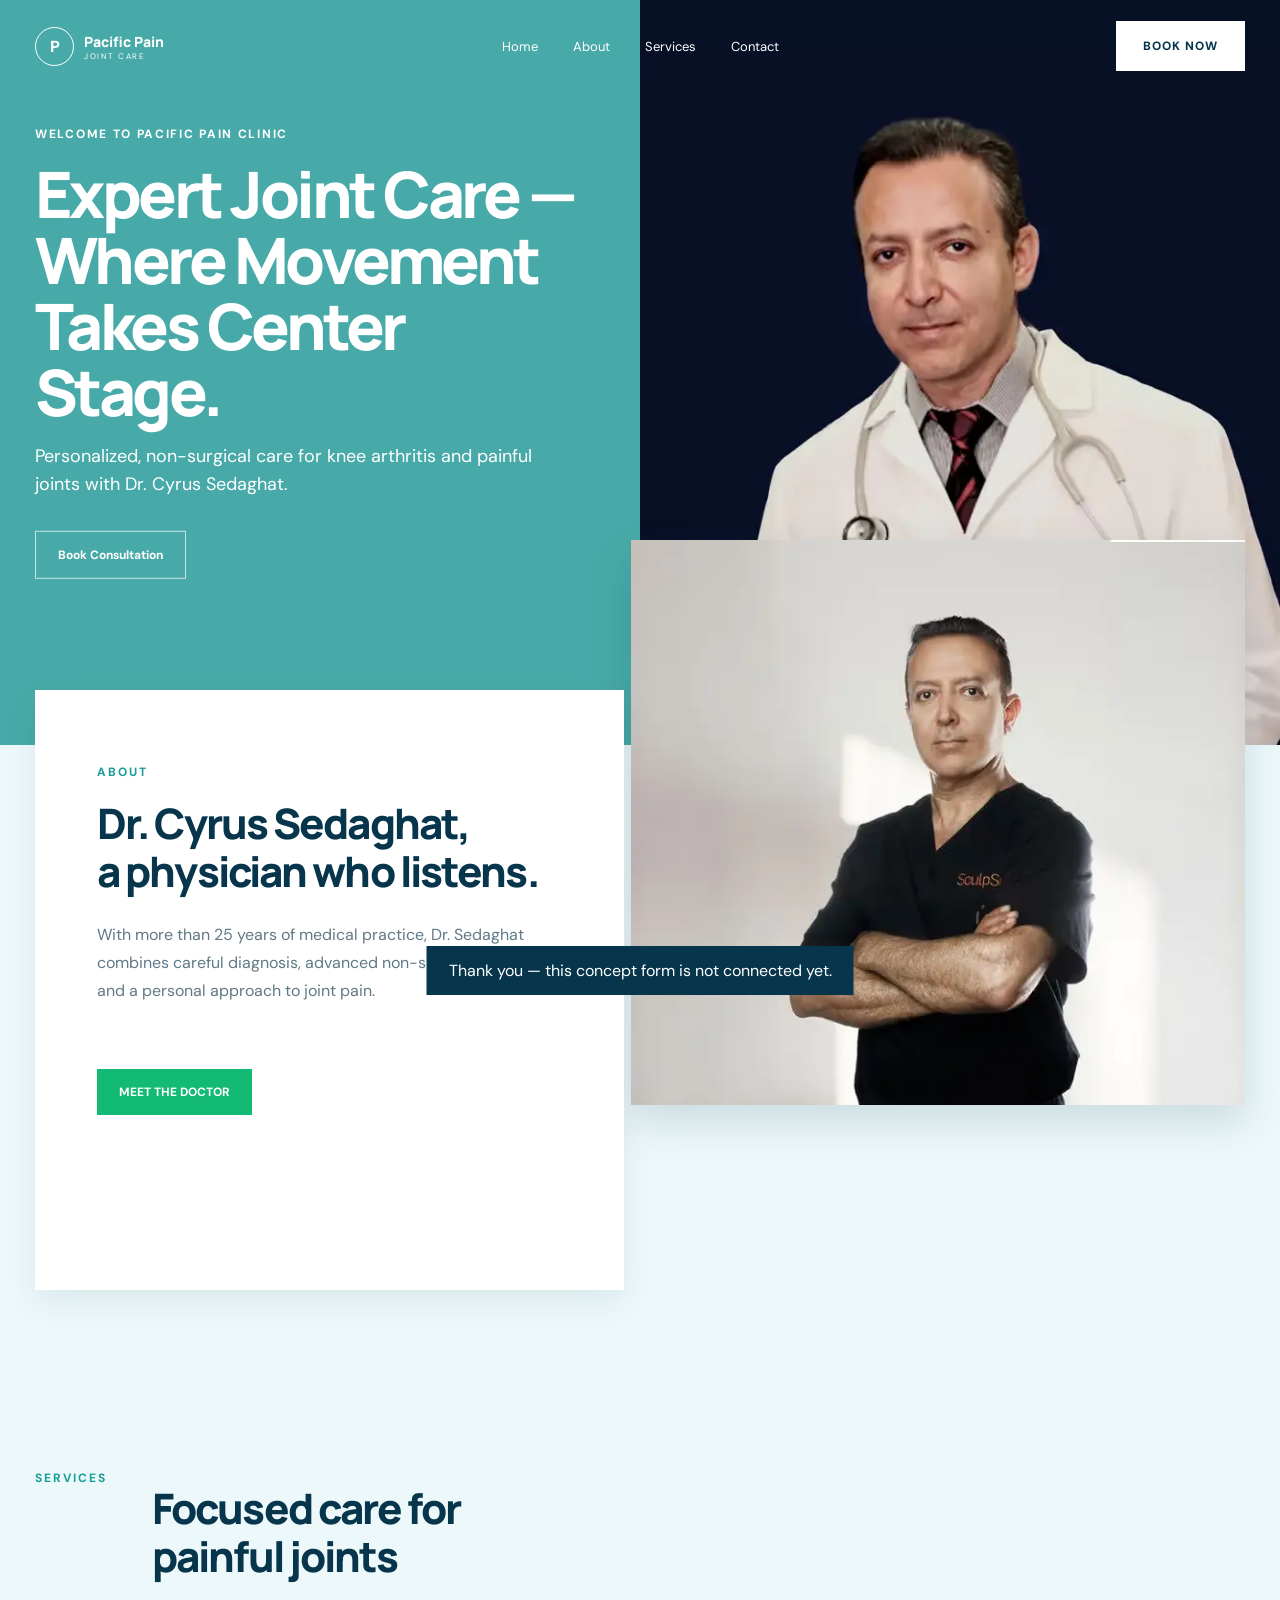
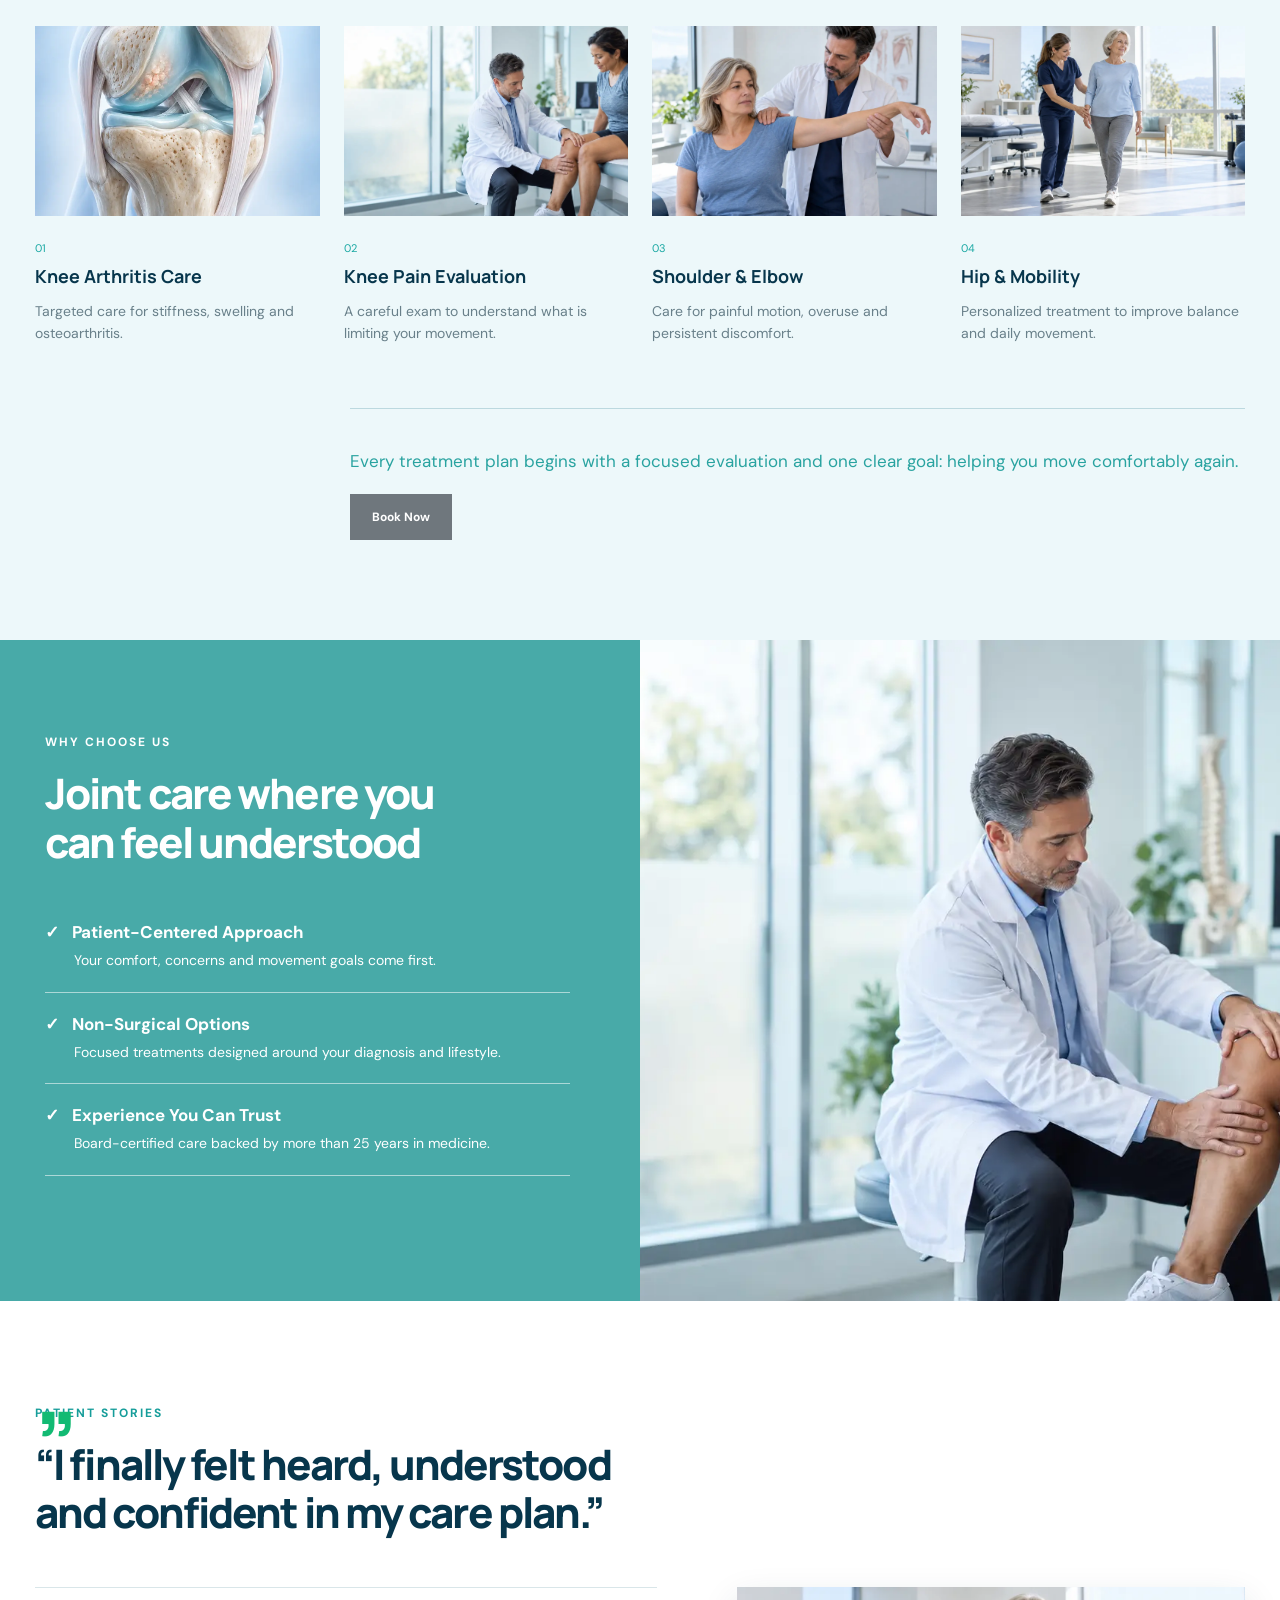
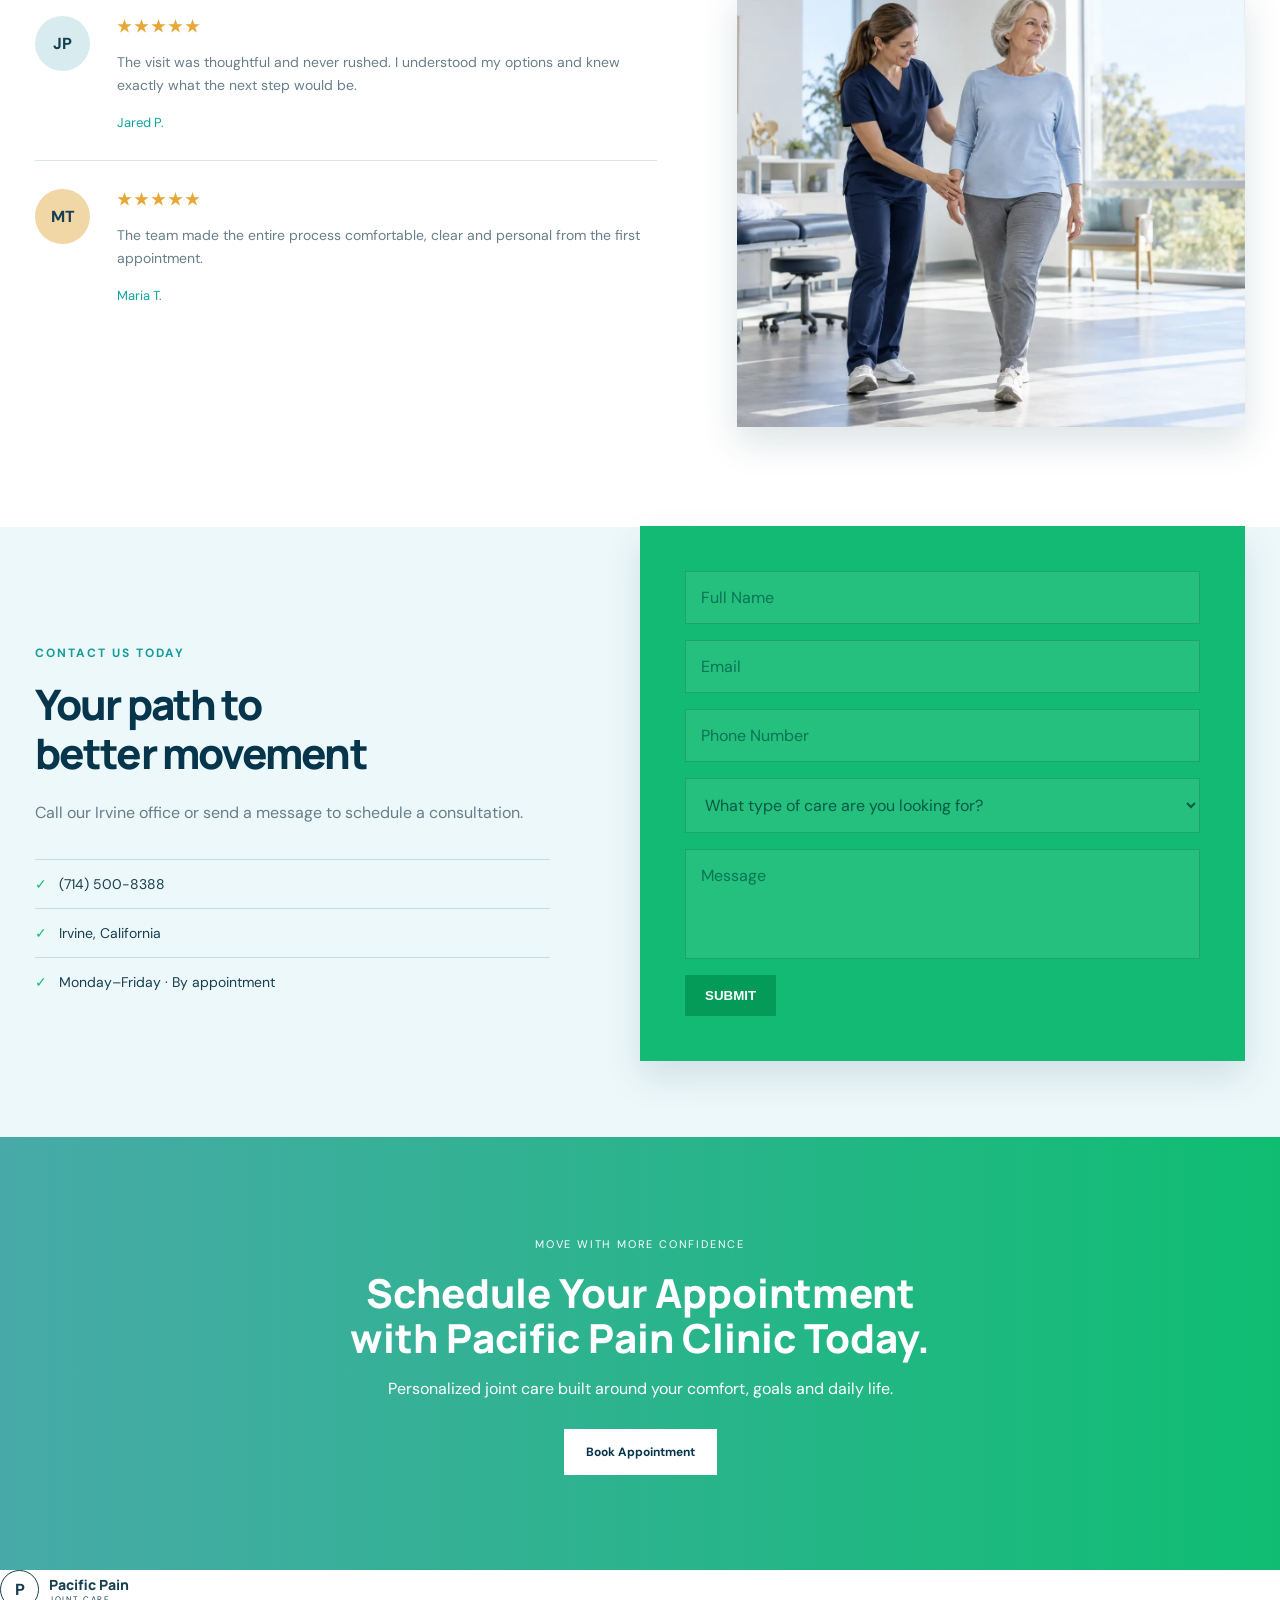
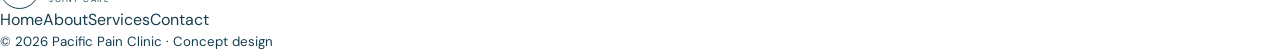
==== commit 1e729900: "Match dental reference with image-led joint clinic layout" ====
--- a/index.html
+++ b/index.html
@@ -1,17 +1,100 @@
-<!doctype html><html lang="en"><head><meta charset="UTF-8"><meta name="viewport" content="width=device-width,initial-scale=1"><meta name="description" content="Personalized non-surgical joint pain care in Irvine, California."><title>Pacific Pain Clinic | Joint Care in Irvine</title><link rel="preconnect" href="https://fonts.googleapis.com"><link rel="preconnect" href="https://fonts.gstatic.com" crossorigin><link href="https://fonts.googleapis.com/css2?family=DM+Sans:wght@400;500;600;700&family=Manrope:wght@500;600;700;800&display=swap" rel="stylesheet"><link rel="stylesheet" href="styles.css"><link rel="stylesheet" href="doctor-overrides.css"></head><body>
-<header class="header"><a class="logo" href="#top"><span class="logo-mark">P</span><span><b>Pacific Pain</b><small>JOINT CARE CLINIC</small></span></a><nav><a href="#doctor">Doctor</a><a href="#treatments">Treatments</a><a href="#experience">Patient care</a><a href="#contact">Contact</a></nav><a class="book" href="#contact">Book appointment</a><button class="menu" aria-label="Open menu"><i></i><i></i></button></header>
-<main id="top"><section class="hero"><div class="slides">
-<article class="slide active doctor-slide" style="--bg:url('assets/images/dr-sedaghat-hero.webp')"><div class="hero-copy"><span>Welcome to Pacific Pain Clinic</span><h1>Move freely.<br>Live with less pain.</h1><p>Expert, non-surgical care for painful joints in Irvine.</p><a href="#contact">Book a consultation</a></div></article>
-<article class="slide dark" style="--bg:url('assets/images/knee-exam-hero.webp')"><div class="hero-copy"><span>Focused knee care</span><h2>Get back to the<br>life you enjoy.</h2><p>Personalized care for arthritis and persistent knee pain.</p><a href="#treatments">Explore knee care</a></div></article>
-<article class="slide" style="--bg:url('assets/images/hip-mobility.webp')"><div class="hero-copy"><span>Care built around movement</span><h2>Confidence in<br>every step.</h2><p>Thoughtful evaluation. A clear plan. Better mobility.</p><a href="#contact">Start your visit</a></div></article></div>
-<div class="slider-ui"><button class="prev" aria-label="Previous slide">←</button><div class="dots"><button class="active" aria-label="Slide 1"></button><button aria-label="Slide 2"></button><button aria-label="Slide 3"></button></div><button class="next" aria-label="Next slide">→</button></div>
-<div class="quick-care"><a href="#treatments"><small>01</small><b>Knee & arthritis</b><span>→</span></a><a href="#treatments"><small>02</small><b>Shoulder & elbow</b><span>→</span></a><a href="#treatments"><small>03</small><b>Hip & mobility</b><span>→</span></a></div></section>
-<section class="doctor" id="doctor"><div class="doctor-photo"><img src="assets/images/dr-sedaghat-portrait.webp" alt="Dr. Cyrus Sedaghat"></div><div class="doctor-copy"><span class="label">MEET YOUR PHYSICIAN</span><h2>Care that begins<br>with listening.</h2><p>Board-certified expertise. A careful diagnosis. Treatment centered on the movement you want back.</p><div class="facts"><b>25+<small>Years in practice</small></b><b>4.9<small>Patient rating</small></b><b>PM&R<small>Board certified</small></b></div><a href="#contact">Meet Dr. Sedaghat →</a></div></section>
-<section class="treatments" id="treatments"><div class="section-title"><div><span class="label">JOINT CARE</span><h2>See what we treat.</h2></div><p>Choose the area that is keeping you from moving comfortably.</p></div><div class="image-grid">
-<a class="treatment large" href="#contact"><img src="assets/images/knee-anatomy.webp" alt="Knee joint"><span><small>ARTHRITIS & INJURY</small><b>Knee Pain</b><em>Explore care →</em></span></a>
-<a class="treatment" href="#contact"><img src="assets/images/shoulder-exam.webp" alt="Shoulder mobility examination"><span><small>UPPER BODY</small><b>Shoulder & Elbow</b><em>Explore care →</em></span></a>
-<a class="treatment" href="#contact"><img src="assets/images/hip-mobility.webp" alt="Hip and walking assessment"><span><small>LOWER BODY</small><b>Hip & Mobility</b><em>Explore care →</em></span></a></div></section>
-<section class="experience" id="experience"><img src="assets/images/knee-exam-hero.webp" alt="Physician examining a patient's knee"><div class="experience-copy"><span class="label">A BETTER CLINIC EXPERIENCE</span><h2>Clear answers.<br>Personal care.</h2><div class="points"><p><b>01</b><span><strong>We listen</strong>Your goals guide the visit.</span></p><p><b>02</b><span><strong>We evaluate</strong>A focused exam finds the source.</span></p><p><b>03</b><span><strong>We plan</strong>You leave knowing the next step.</span></p></div></div></section>
-<section class="quote"><div class="quote-image"><img src="assets/images/hip-mobility.webp" alt="Patient moving confidently"></div><blockquote><span>★★★★★</span><p>“I felt heard, understood and confident in my treatment plan.”</p><footer>Verified patient · Irvine, CA</footer></blockquote></section>
-<section class="contact" id="contact"><div><span class="label">YOUR NEXT STEP</span><h2>Ready to move<br>with less pain?</h2><p>Call our Irvine office to schedule your consultation.</p></div><a href="tel:+17145008388"><small>CALL PACIFIC PAIN CLINIC</small><b>(714) 500-8388</b><span>→</span></a></section></main>
-<footer class="footer"><a class="logo" href="#top"><span class="logo-mark">P</span><span><b>Pacific Pain</b><small>JOINT CARE CLINIC</small></span></a><p>Irvine, California</p><small>Concept design · © 2026 Pacific Pain Clinic</small></footer><script src="script.js"></script></body></html>
+<!doctype html>
+<html lang="en">
+<head>
+  <meta charset="UTF-8">
+  <meta name="viewport" content="width=device-width,initial-scale=1">
+  <meta name="description" content="Personalized non-surgical joint pain care in Irvine, California.">
+  <title>Pacific Pain Clinic | Joint Care</title>
+  <link rel="preconnect" href="https://fonts.googleapis.com">
+  <link rel="preconnect" href="https://fonts.gstatic.com" crossorigin>
+  <link href="https://fonts.googleapis.com/css2?family=DM+Sans:wght@400;500;600;700&family=Manrope:wght@600;700;800&display=swap" rel="stylesheet">
+  <link rel="stylesheet" href="styles.css">
+</head>
+<body>
+  <section class="hero" id="top">
+    <header>
+      <a class="brand" href="#top"><span>P</span><div><b>Pacific Pain</b><small>JOINT CARE</small></div></a>
+      <nav><a href="#top">Home</a><a href="#about">About</a><a href="#services">Services</a><a href="#contact">Contact</a></nav>
+      <a class="header-cta" href="#contact">BOOK NOW</a>
+      <button class="menu" aria-label="Open menu">☰</button>
+    </header>
+    <div class="hero-color"></div>
+    <div class="hero-photo"><img src="assets/images/dr-sedaghat-hero.webp" alt="Dr. Cyrus Sedaghat"></div>
+    <div class="hero-copy">
+      <span>WELCOME TO PACIFIC PAIN CLINIC</span>
+      <h1>Expert Joint Care —<br>Where Movement<br>Takes Center Stage.</h1>
+      <p>Personalized, non-surgical care for knee arthritis and painful joints with Dr. Cyrus Sedaghat.</p>
+      <a href="#contact">Book Consultation</a>
+    </div>
+  </section>
+
+  <section class="about-wrap" id="about">
+    <article class="about-card">
+      <span class="eyebrow">ABOUT</span>
+      <h2>Dr. Cyrus Sedaghat,<br>a physician who listens.</h2>
+      <p>With more than 25 years of medical practice, Dr. Sedaghat combines careful diagnosis, advanced non-surgical options and a personal approach to joint pain.</p>
+      <a href="#contact">MEET THE DOCTOR</a>
+    </article>
+    <div class="about-photo"><img src="assets/images/dr-sedaghat-portrait.webp" alt="Dr. Cyrus Sedaghat in clinical scrubs"></div>
+  </section>
+
+  <section class="services" id="services">
+    <div class="services-title"><span class="eyebrow">SERVICES</span><h2>Focused care for<br>painful joints</h2></div>
+    <div class="service-grid">
+      <article><img src="assets/images/knee-anatomy.webp" alt="Knee joint"><span>01</span><h3>Knee Arthritis Care</h3><p>Targeted care for stiffness, swelling and osteoarthritis.</p></article>
+      <article><img src="assets/images/knee-exam-hero.webp" alt="Knee examination"><span>02</span><h3>Knee Pain Evaluation</h3><p>A careful exam to understand what is limiting your movement.</p></article>
+      <article><img src="assets/images/shoulder-exam.webp" alt="Shoulder assessment"><span>03</span><h3>Shoulder & Elbow</h3><p>Care for painful motion, overuse and persistent discomfort.</p></article>
+      <article><img src="assets/images/hip-mobility.webp" alt="Hip mobility assessment"><span>04</span><h3>Hip & Mobility</h3><p>Personalized treatment to improve balance and daily movement.</p></article>
+    </div>
+    <div class="service-note"><p>Every treatment plan begins with a focused evaluation and one clear goal: helping you move comfortably again.</p><a href="#contact">Book Now</a></div>
+  </section>
+
+  <section class="why">
+    <div class="why-copy">
+      <span class="eyebrow light">WHY CHOOSE US</span>
+      <h2>Joint care where you<br>can feel understood</h2>
+      <ul>
+        <li><b>Patient-Centered Approach</b><p>Your comfort, concerns and movement goals come first.</p></li>
+        <li><b>Non-Surgical Options</b><p>Focused treatments designed around your diagnosis and lifestyle.</p></li>
+        <li><b>Experience You Can Trust</b><p>Board-certified care backed by more than 25 years in medicine.</p></li>
+      </ul>
+    </div>
+    <div class="why-photo"><img src="assets/images/knee-exam-hero.webp" alt="Physician examining a patient's knee"></div>
+  </section>
+
+  <section class="testimonials">
+    <span class="quote-mark">”</span>
+    <span class="eyebrow">PATIENT STORIES</span>
+    <h2>“I finally felt heard, understood<br>and confident in my care plan.”</h2>
+    <div class="testimonial-grid">
+      <div class="reviews">
+        <article><span class="avatar">JP</span><div><b>★★★★★</b><p>The visit was thoughtful and never rushed. I understood my options and knew exactly what the next step would be.</p><a>Jared P.</a></div></article>
+        <article><span class="avatar second">MT</span><div><b>★★★★★</b><p>The team made the entire process comfortable, clear and personal from the first appointment.</p><a>Maria T.</a></div></article>
+      </div>
+      <div class="testimonial-photo"><img src="assets/images/hip-mobility.webp" alt="Patient moving confidently after joint care"></div>
+    </div>
+  </section>
+
+  <section class="contact" id="contact">
+    <div class="contact-copy">
+      <span class="eyebrow">CONTACT US TODAY</span>
+      <h2>Your path to<br>better movement</h2>
+      <p>Call our Irvine office or send a message to schedule a consultation.</p>
+      <ul><li>(714) 500-8388</li><li>Irvine, California</li><li>Monday–Friday · By appointment</li></ul>
+    </div>
+    <form id="demo-form">
+      <input type="text" placeholder="Full Name" required>
+      <input type="email" placeholder="Email" required>
+      <input type="tel" placeholder="Phone Number">
+      <select><option>What type of care are you looking for?</option><option>Knee pain</option><option>Shoulder pain</option><option>Hip pain</option></select>
+      <textarea placeholder="Message"></textarea>
+      <button type="submit">SUBMIT</button>
+    </form>
+  </section>
+
+  <section class="final-cta"><span>MOVE WITH MORE CONFIDENCE</span><h2>Schedule Your Appointment<br>with Pacific Pain Clinic Today.</h2><p>Personalized joint care built around your comfort, goals and daily life.</p><a href="tel:+17145008388">Book Appointment</a></section>
+  <footer><a class="brand" href="#top"><span>P</span><div><b>Pacific Pain</b><small>JOINT CARE</small></div></a><nav><a href="#top">Home</a><a href="#about">About</a><a href="#services">Services</a><a href="#contact">Contact</a></nav><small>© 2026 Pacific Pain Clinic · Concept design</small></footer>
+  <div class="toast" role="status">Thank you — this concept form is not connected yet.</div>
+  <script src="script.js"></script>
+</body>
+</html>
--- a/styles.css
+++ b/styles.css
@@ -1,8 +1,10 @@
-:root{--navy:#112b3d;--blue:#357d97;--white:#fff;--ink:#183244;--muted:#647984;--line:#dbe4e8}*{box-sizing:border-box}html{scroll-behavior:smooth}body{margin:0;color:var(--ink);background:#fff;font-family:"DM Sans",sans-serif}a{color:inherit;text-decoration:none}img{display:block;width:100%;height:100%;object-fit:cover}.header{height:92px;padding:0 max(28px,calc((100vw - 1240px)/2));display:flex;align-items:center;justify-content:space-between;background:#fff;position:relative;z-index:30}.logo{display:flex;align-items:center;gap:12px}.logo-mark{display:grid;place-items:center;width:42px;height:42px;border-radius:50%;background:var(--navy);color:#fff;font:800 20px Manrope}.logo>span:last-child{display:flex;flex-direction:column}.logo b{font:800 18px Manrope}.logo small{font-size:9px;letter-spacing:2px;color:#6b7c85;margin-top:3px}.header nav{display:flex;gap:34px;font-size:15px;font-weight:600}.book,.hero-copy a,.doctor-copy>a{display:inline-flex;padding:15px 22px;background:var(--navy);color:#fff;font-weight:700;border-radius:3px}.menu{display:none;border:0;background:none}.menu i{display:block;width:24px;height:2px;background:var(--navy);margin:6px}
-.hero{position:relative;height:760px}.slides,.slide{position:absolute;inset:0}.slide{opacity:0;visibility:hidden;background-image:linear-gradient(90deg,rgba(245,250,251,.98),rgba(245,250,251,.84) 35%,rgba(245,250,251,.08) 65%,transparent 78%),var(--bg);background-size:cover;background-position:center;transition:opacity .55s}.slide.active{opacity:1;visibility:visible}.slide.dark{background-image:linear-gradient(90deg,rgba(14,38,52,.88),rgba(14,38,52,.5) 45%,transparent 76%),var(--bg)}.hero-copy{position:absolute;left:max(42px,calc((100vw - 1240px)/2));top:47%;transform:translateY(-50%);width:580px}.hero-copy>span,.label{font-size:12px;letter-spacing:2.1px;font-weight:700;color:var(--blue)}.hero-copy h1,.hero-copy h2{font:800 clamp(48px,5.5vw,78px)/1.02 Manrope;margin:22px 0;color:var(--navy);letter-spacing:-.055em}.hero-copy p{font-size:19px;color:#536d78;margin:0 0 32px}.dark .hero-copy h2,.dark .hero-copy p,.dark .hero-copy>span{color:#fff}.slider-ui{position:absolute;z-index:6;right:max(30px,calc((100vw - 1240px)/2));bottom:92px;display:flex;align-items:center;gap:18px}.slider-ui>button{width:44px;height:44px;border:0;background:#fff;color:var(--navy);font-size:18px}.dots{display:flex;gap:7px}.dots button{width:8px;height:8px;padding:0;border:0;border-radius:50%;background:rgba(17,43,61,.35)}.dots button.active{width:24px;border-radius:8px;background:var(--navy)}.quick-care{position:absolute;z-index:7;left:50%;bottom:-55px;transform:translateX(-50%);width:min(1120px,calc(100% - 48px));display:grid;grid-template-columns:repeat(3,1fr);box-shadow:0 18px 45px rgba(22,52,68,.13)}.quick-care a{display:grid;grid-template-columns:auto 1fr auto;align-items:center;gap:18px;padding:31px 28px;background:#fff;border-right:1px solid var(--line)}.quick-care small{color:var(--blue);font-weight:700}.quick-care b{font:700 18px Manrope}.quick-care span{font-size:22px}
-.doctor,.experience,.quote{max-width:1240px;margin:150px auto 0;display:grid;grid-template-columns:1fr 1fr}.doctor-photo{height:650px}.doctor-copy{background:#edf6f8;padding:90px 76px;display:flex;flex-direction:column;justify-content:center}.doctor-copy h2,.section-title h2,.experience h2,.contact h2{font:800 clamp(38px,4vw,58px)/1.08 Manrope;letter-spacing:-.045em;color:var(--navy);margin:17px 0 24px}.doctor-copy>p,.section-title p{font-size:18px;line-height:1.7;color:var(--muted)}.facts{display:grid;grid-template-columns:repeat(3,1fr);gap:15px;margin:35px 0}.facts b{font:800 27px Manrope;color:var(--blue)}.facts small{display:block;font:500 11px/1.4 DM Sans;color:var(--muted);margin-top:5px}.doctor-copy>a{align-self:flex-start}
-.treatments{max-width:1240px;margin:120px auto}.section-title{display:flex;align-items:end;justify-content:space-between;margin-bottom:42px}.section-title h2{margin-bottom:0}.section-title p{max-width:390px;margin:0}.image-grid{display:grid;grid-template-columns:1.15fr .85fr;grid-template-rows:330px 330px;gap:18px}.treatment{position:relative;overflow:hidden}.treatment.large{grid-row:1/3}.treatment:after{content:"";position:absolute;inset:0;background:linear-gradient(0deg,rgba(10,34,47,.88),transparent 58%)}.treatment span{position:absolute;z-index:2;left:32px;right:32px;bottom:28px;color:#fff}.treatment small{font-size:11px;letter-spacing:1.7px}.treatment b{display:block;font:800 31px Manrope;margin:7px 0}.treatment em{font-style:normal;font-size:14px}.treatment img{transition:transform .5s}.treatment:hover img{transform:scale(1.035)}
-.experience{margin-top:0;background:var(--navy);color:#fff}.experience>img{min-height:650px}.experience-copy{padding:82px 70px}.experience .label{color:#8fc8d8}.experience h2{color:#fff}.points{margin-top:35px}.points p{display:grid;grid-template-columns:42px 1fr;gap:18px;padding:20px 0;border-top:1px solid rgba(255,255,255,.16);margin:0}.points p>b{color:#8fc8d8}.points span{font-size:14px;color:#b8c8cf}.points strong{display:block;font:700 19px Manrope;color:#fff;margin-bottom:4px}.quote{margin-top:24px;grid-template-columns:.8fr 1.2fr;background:#edf6f8}.quote-image{height:390px}.quote blockquote{margin:0;padding:65px 70px;align-self:center}.quote blockquote>span{color:#e4a633;letter-spacing:4px}.quote blockquote p{font:700 30px/1.35 Manrope;color:var(--navy);margin:20px 0}.quote blockquote footer{font-size:13px;color:var(--muted)}
-.contact{max-width:1240px;margin:24px auto 0;padding:70px 76px;background:#dceff3;display:flex;align-items:center;justify-content:space-between}.contact h2{margin-bottom:15px}.contact p{font-size:17px;color:var(--muted)}.contact>a{min-width:370px;background:#fff;padding:26px 28px;display:grid;grid-template-columns:1fr auto;align-items:center;box-shadow:0 12px 35px rgba(22,52,68,.09)}.contact>a small{grid-column:1/3;font-size:10px;letter-spacing:1.7px;color:var(--blue);margin-bottom:8px}.contact>a b{font:800 25px Manrope}.contact>a span{font-size:25px}.footer{max-width:1240px;margin:0 auto;padding:42px 0;display:flex;align-items:center;justify-content:space-between;color:var(--muted);font-size:13px}
-@media(max-width:900px){.header{padding:0 24px}.header nav,.header .book{display:none}.menu{display:block}.hero{height:700px}.hero-copy{left:38px;width:55%}.quick-care{grid-template-columns:1fr}.quick-care a{padding:18px 22px}.quick-care a:nth-child(n+2){display:none}.doctor,.experience,.quote{margin-left:24px;margin-right:24px}.doctor-copy,.experience-copy{padding:55px 40px}.section-title,.contact{margin-left:24px;margin-right:24px}.treatments{margin-top:90px}.image-grid{margin:0 24px}.contact{padding:55px 40px}.contact>a{min-width:330px}.footer{padding:38px 24px}}
-@media(max-width:650px){.header{height:74px}.logo-mark{width:36px;height:36px}.hero{height:730px}.slide{background-position:68% center}.slide:after{content:"";position:absolute;inset:0;background:linear-gradient(0deg,rgba(245,250,251,.99) 0 43%,rgba(245,250,251,.32) 70%,transparent)}.slide.dark:after{background:linear-gradient(0deg,rgba(14,38,52,.96) 0 43%,rgba(14,38,52,.15) 72%,transparent)}.hero-copy{z-index:2;left:24px;right:24px;top:auto;bottom:85px;width:auto;transform:none}.hero-copy h1,.hero-copy h2{font-size:43px}.hero-copy p{font-size:16px}.slider-ui{right:20px;bottom:20px}.quick-care{display:none}.doctor,.experience,.quote{grid-template-columns:1fr;margin:20px 0 0}.doctor-photo{height:390px}.doctor-copy,.experience-copy{padding:50px 24px}.doctor-copy h2,.section-title h2,.experience h2,.contact h2{font-size:38px}.treatments{margin:70px 0}.section-title{display:block;margin:0 24px 30px}.section-title p{font-size:16px;margin-top:15px}.image-grid{grid-template-columns:1fr;grid-template-rows:420px 300px 300px;margin:0 12px;gap:12px}.treatment.large{grid-row:auto}.experience>img{min-height:390px}.quote-image{height:300px}.quote blockquote{padding:45px 24px}.quote blockquote p{font-size:25px}.contact{margin:12px 0 0;padding:50px 24px;display:block}.contact>a{min-width:0;margin-top:28px}.contact>a b{font-size:21px}.footer{flex-direction:column;gap:20px;text-align:center;padding:35px 20px}.facts{grid-template-columns:repeat(3,1fr)}}@media(prefers-reduced-motion:reduce){.slide,.treatment img{transition:none}}
+:root{--teal:#48aaa8;--green:#12ba73;--pale:#edf8fa;--navy:#07364c;--text:#173f50;--white:#fff}*{box-sizing:border-box}html{scroll-behavior:smooth}body{margin:0;font-family:"DM Sans",sans-serif;color:var(--text);background:#fff}a{text-decoration:none;color:inherit}img{display:block;width:100%;height:100%;object-fit:cover}.eyebrow{font-size:12px;letter-spacing:2px;font-weight:700;color:#169d9a}.eyebrow.light{color:#fff}
+.hero{height:745px;position:relative;overflow:hidden}.hero-color,.hero-photo{position:absolute;inset:0 50% 0 0;background:var(--teal)}.hero-photo{left:50%;right:0;background:#071125}.hero-photo img{object-fit:contain;object-position:center bottom}.hero header{position:absolute;z-index:10;top:0;left:50%;transform:translateX(-50%);width:min(1260px,calc(100% - 70px));height:92px;display:flex;align-items:center;justify-content:space-between;color:#fff}.brand{display:flex;align-items:center;gap:10px}.brand>span{width:39px;height:39px;border:1px solid currentColor;border-radius:50%;display:grid;place-items:center;font-weight:800}.brand div{display:flex;flex-direction:column}.brand b{font:800 14px Manrope}.brand small{font-size:8px;letter-spacing:1.5px}.hero nav{display:flex;gap:35px;font-size:13px}.header-cta{background:#fff;color:var(--navy);padding:17px 27px;font-size:12px;font-weight:800;letter-spacing:1px}.menu{display:none}.hero-copy{position:absolute;z-index:3;left:max(35px,calc((100vw - 1260px)/2));top:47%;transform:translateY(-50%);width:560px;color:#fff}.hero-copy>span{font-size:12px;letter-spacing:1.7px;font-weight:700}.hero-copy h1{font:800 clamp(48px,5vw,73px)/1.03 Manrope;margin:18px 0;letter-spacing:-.055em}.hero-copy p{font-size:18px;line-height:1.55;width:510px}.hero-copy>a,.about-card>a,.service-note>a,.final-cta>a{display:inline-block;border:1px solid rgba(255,255,255,.7);padding:15px 22px;margin-top:14px;font-size:12px;font-weight:700}
+.about-wrap{height:650px;background:var(--pale);position:relative}.about-card{position:absolute;z-index:3;left:max(35px,calc((100vw - 1260px)/2));top:-55px;width:46%;height:600px;background:#fff;padding:70px 62px;box-shadow:0 12px 30px rgba(5,55,73,.08)}.about-card h2,.services-title h2,.why h2,.testimonials h2,.contact h2{font:800 42px/1.15 Manrope;color:var(--navy);letter-spacing:-.045em;margin:18px 0 25px}.about-card p{font-size:16px;line-height:1.75;color:#607987}.about-card>a{background:var(--green);color:#fff;border:0;margin-top:48px}.about-photo{position:absolute;right:max(35px,calc((100vw - 1260px)/2));top:-205px;width:48%;height:565px;box-shadow:0 17px 40px rgba(5,55,73,.15)}.about-photo img{object-position:center top}
+.services{background:var(--pale);padding:75px max(35px,calc((100vw - 1260px)/2)) 100px}.services-title{display:flex;gap:45px;align-items:flex-start;margin-bottom:45px}.services-title h2{margin:14px 0 0;min-width:330px}.service-grid{display:grid;grid-template-columns:repeat(4,1fr);gap:24px}.service-grid article{position:relative}.service-grid img{height:190px;margin-bottom:20px}.service-grid span{font-size:11px;color:#1aa8a3}.service-grid h3{font:700 18px/1.25 Manrope;color:var(--navy);margin:8px 0}.service-grid p{font-size:14px;line-height:1.55;color:#69808a}.service-note{border-top:1px solid #bcd9df;margin:50px 0 0 26%;padding-top:24px}.service-note p{font-size:17px;color:#29a3a0}.service-note>a{border:0;background:#6f777d;color:#fff;margin-top:5px}
+.why{display:grid;grid-template-columns:1fr 1fr;min-height:650px}.why-copy{background:var(--teal);padding:90px max(45px,calc((100vw - 1260px)/2));padding-right:70px;color:#fff}.why h2{color:#fff}.why ul{list-style:none;padding:0;margin:35px 0}.why li{padding:20px 0;border-bottom:1px solid rgba(255,255,255,.55)}.why li b{font-size:17px}.why li b:before{content:"✓";margin-right:13px}.why li p{margin:7px 0 0 29px;font-size:14px;line-height:1.55}.why-photo{min-height:650px}
+.testimonials{position:relative;padding:100px max(35px,calc((100vw - 1260px)/2))}.testimonials h2{max-width:790px}.quote-mark{position:absolute;right:max(50px,calccalc((100vw - 1260px)/2));top:80px;color:var(--green);font:800 90px Manrope}.testimonial-grid{display:grid;grid-template-columns:1.1fr .9fr;gap:80px;margin-top:50px}.reviews article{display:grid;grid-template-columns:62px 1fr;gap:20px;padding:28px 0;border-top:1px solid #d9e6e9}.avatar{width:55px;height:55px;border-radius:50%;background:#d8ecef;display:grid;place-items:center;font-weight:800}.avatar.second{background:#f1d6a6}.reviews b{color:#e6a737;letter-spacing:3px}.reviews p{font-size:14px;line-height:1.65;color:#687e88}.reviews a{font-size:13px;color:#10a39d}.testimonial-photo{height:440px;box-shadow:0 15px 35px rgba(5,55,73,.14)}
+.contact{display:grid;grid-template-columns:1fr 1fr;background:var(--pale);padding:0 max(35px,calc((100vw - 1260px)/2));align-items:center;min-height:610px}.contact-copy{padding-right:90px}.contact-copy p{font-size:16px;color:#667e89}.contact-copy ul{list-style:none;padding:20px 0 0}.contact-copy li{padding:15px 0;border-top:1px solid #c7dde2;font-size:14px}.contact-copy li:before{content:"✓";color:var(--green);margin-right:12px}.contact form{background:var(--green);padding:45px;display:grid;gap:16px;transform:translateY(-38px);box-shadow:0 16px 35px rgba(5,55,73,.12)}input,select,textarea{width:100%;border:1px solid rgba(0,80,60,.25);background:rgba(255,255,255,.08);padding:15px;font:inherit;color:#075b43;outline:0}input::placeholder,textarea::placeholder{color:#087556}textarea{height:110px;resize:none}form button{justify-self:start;border:0;background:#039b57;color:#fff;padding:13px 20px;font-weight:700}
+.final-cta{background:linear-gradient(90deg,#48aaa8,#0fbd72);color:#fff;text-align:center;padding:95px 20px}.final-cta span{font-size:11px;letter-spacing:1.8px}.final-cta h2{font:800 40px/1.12 Manrope;margin:18px 0}.final-cta p{font-size:16px}.final-cta>a{background:#fff;color:var(--navy);border:0}.footer{padding:35px max(35px,calc((100vw - 1260px)/2));display:flex;align-items:center;justify-content:space-between;color:#6c818a}.footer nav{display:flex;gap:25px;font-size:12px}.toast{position:fixed;z-index:20;left:50%;bottom:25px;transform:translate(-50%,120px);background:var(--navy);color:#fff;padding:14px 22px;transition:.3s}.toast.show{transform:translate(-50%,0)}
+@media(max-width:850px){.hero{height:800px}.hero-color{right:0}.hero-photo{left:45%;opacity:.45}.hero header{width:calc(100% - 40px)}.hero nav,.header-cta{display:none}.menu{display:block;border:0;background:none;color:#fff;font-size:24px}.hero-copy{left:30px;right:30px;width:auto}.hero-copy p{width:auto}.about-wrap{height:auto;padding:30px 22px 70px}.about-card,.about-photo{position:relative;left:auto;right:auto;top:auto;width:100%;height:auto}.about-card{padding:45px 30px}.about-photo{height:460px}.services{padding:65px 22px}.service-grid{grid-template-columns:1fr 1fr}.service-note{margin-left:0}.why{grid-template-columns:1fr}.why-copy{padding:65px 30px}.testimonials{padding:70px 22px}.testimonial-grid{gap:25px}.contact{padding:60px 22px;gap:30px}.contact-copy{padding-right:0}.footer{padding:30px 22px}}
+@media(max-width:560px){.hero{height:760px}.hero-photo{left:25%;opacity:.33}.hero-copy h1{font-size:43px}.about-card h2,.services-title h2,.why h2,.testimonials h2,.contact h2{font-size:34px}.services-title{display:block}.service-grid{grid-template-columns:1fr}.service-grid img{height:260px}.why-photo{min-height:440px}.testimonial-grid,.contact{grid-template-columns:1fr}.testimonial-photo{height:370px}.contact form{transform:none;padding:28px}.final-cta h2{font-size:32px}.footer{flex-direction:column;gap:20px;text-align:center}.quote-mark{display:none}}
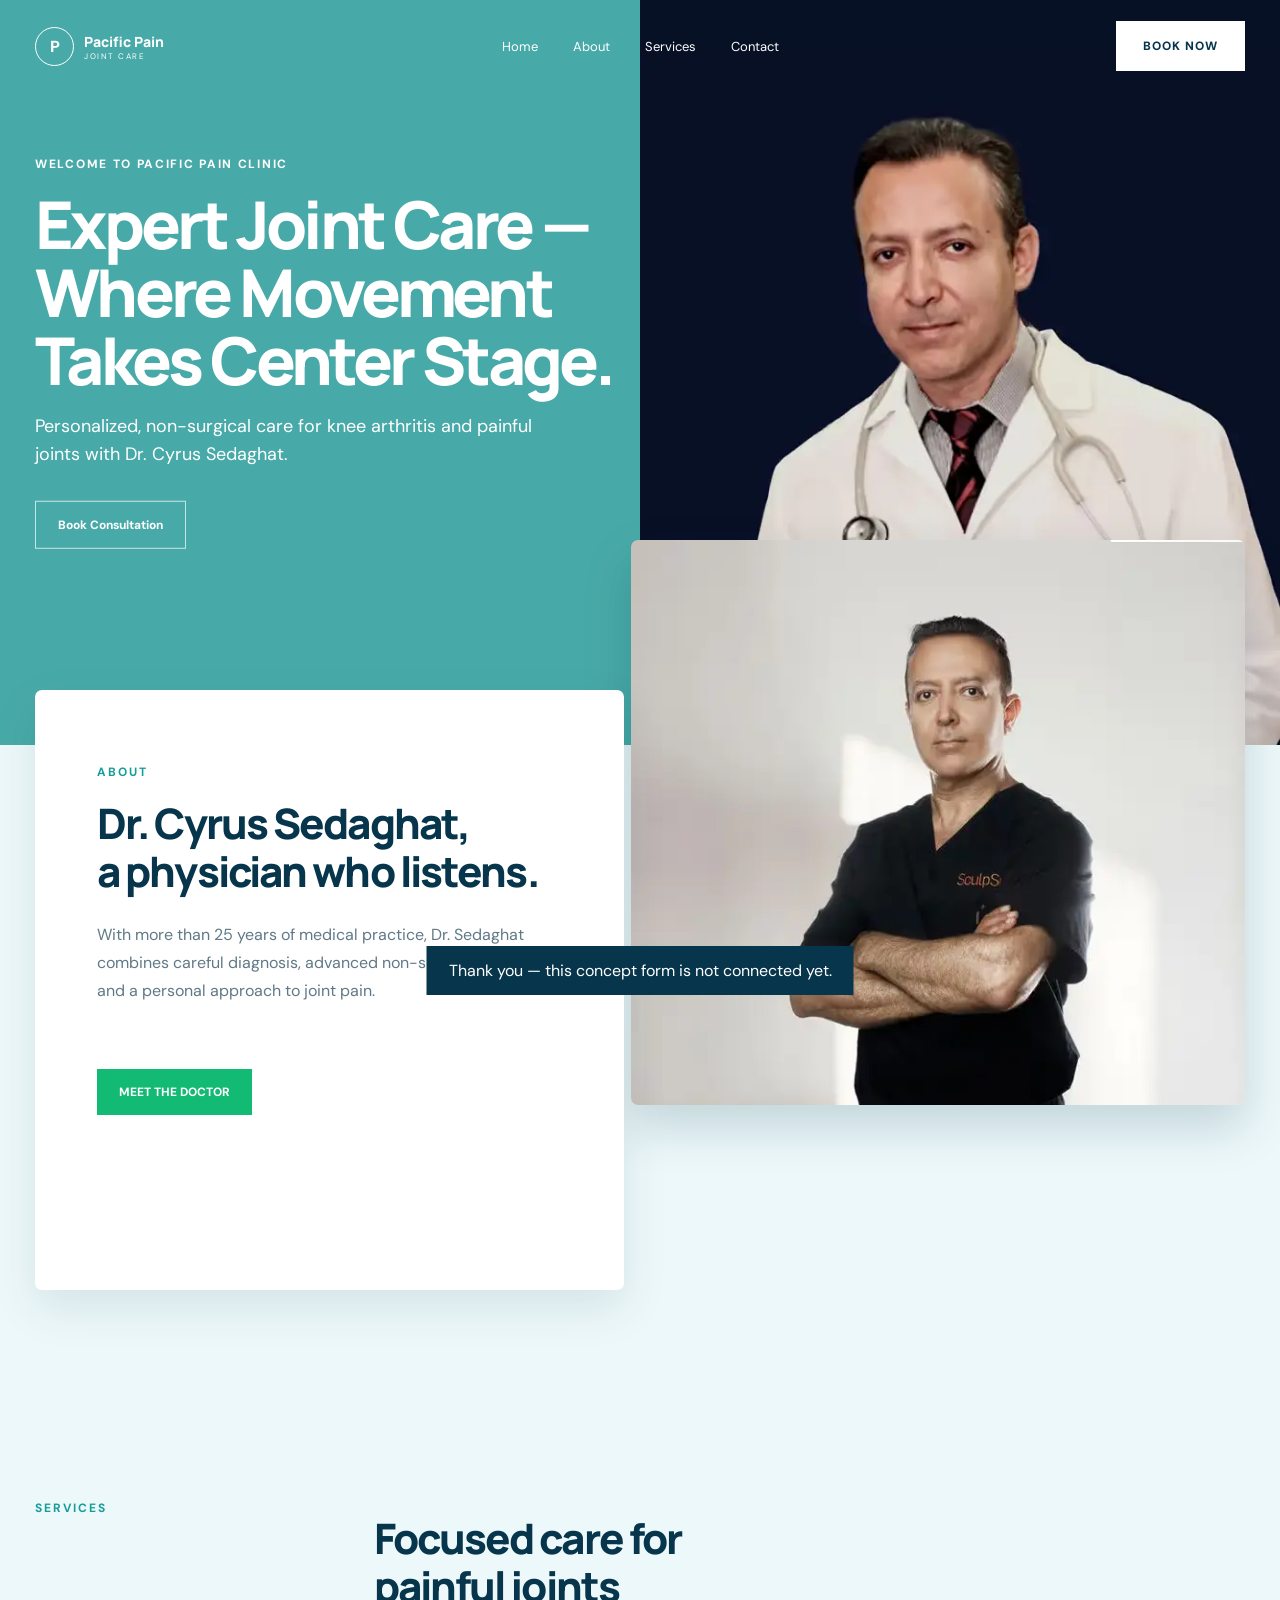
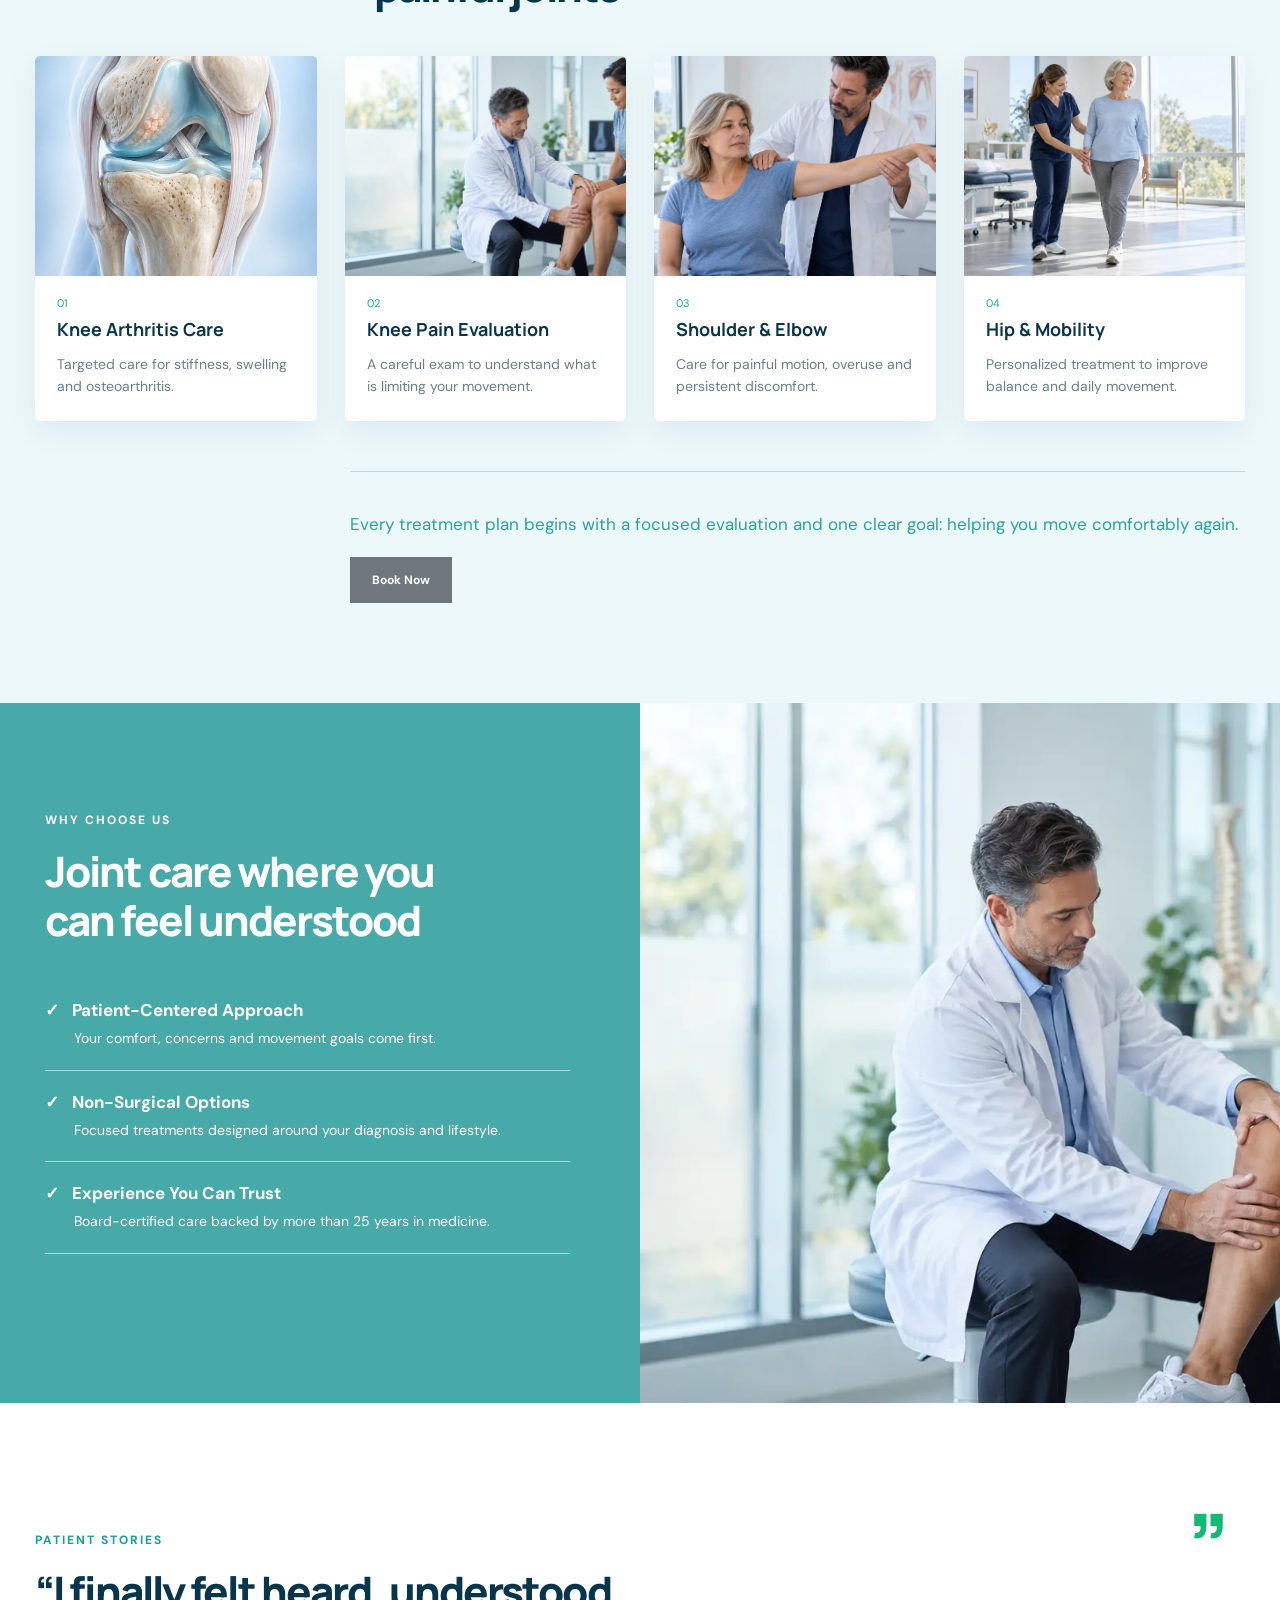
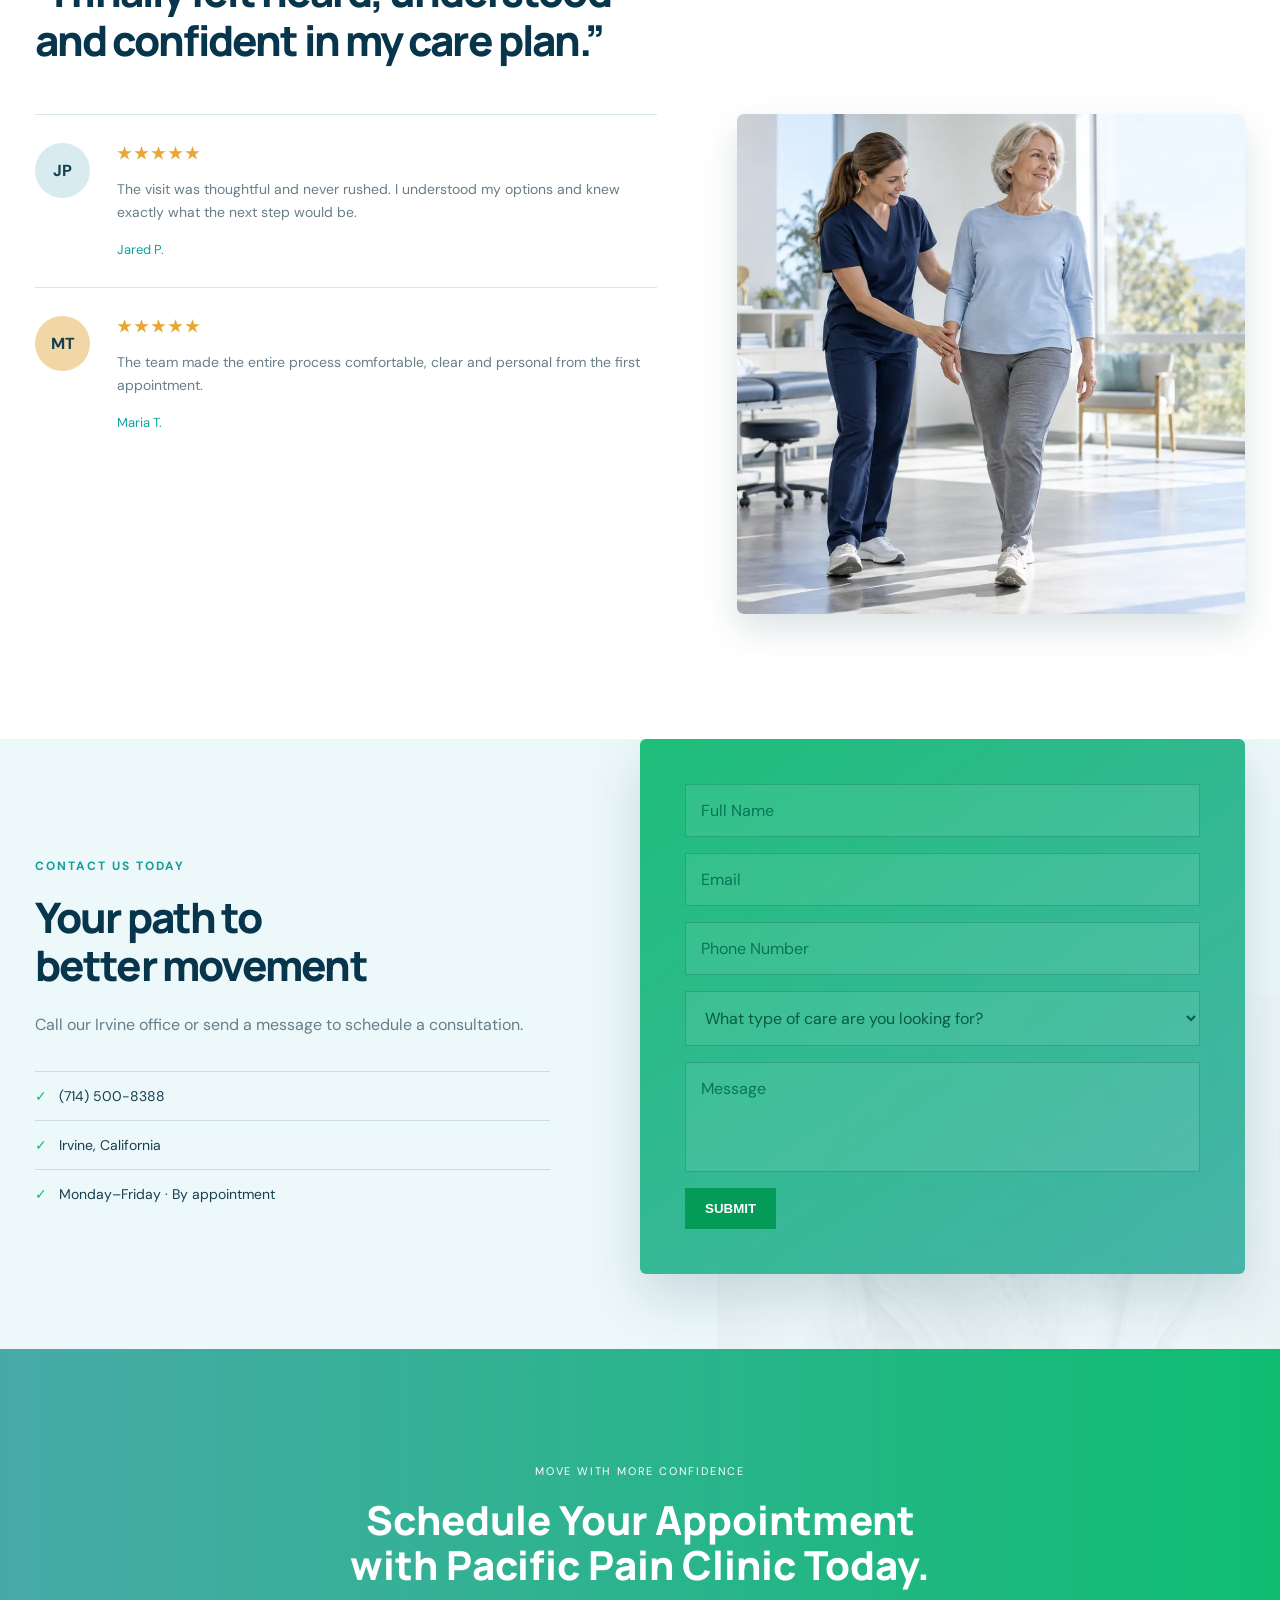
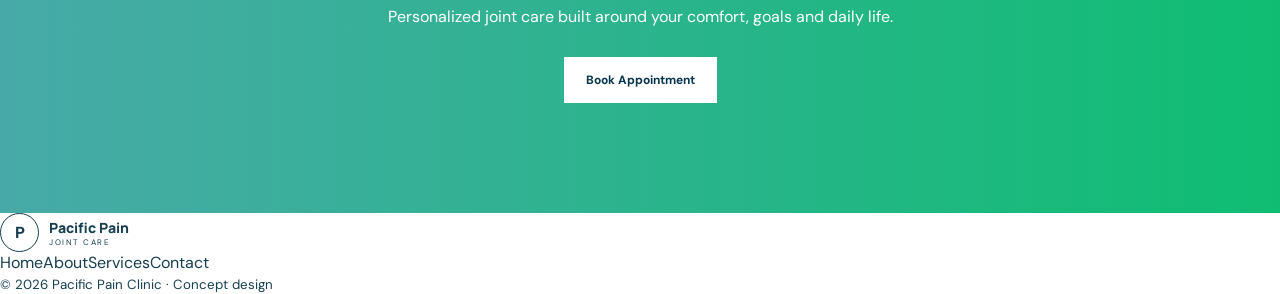
==== commit 7db21632: "Polish layout to closely match reference composition" ====
--- a/index.html
+++ b/index.html
@@ -9,6 +9,7 @@
   <link rel="preconnect" href="https://fonts.gstatic.com" crossorigin>
   <link href="https://fonts.googleapis.com/css2?family=DM+Sans:wght@400;500;600;700&family=Manrope:wght@600;700;800&display=swap" rel="stylesheet">
   <link rel="stylesheet" href="styles.css">
+  <link rel="stylesheet" href="polish.css">
 </head>
 <body>
   <section class="hero" id="top">
--- a/polish.css
+++ b/polish.css
@@ -0,0 +1,29 @@
+/* Final reference-matched art direction */
+.hero-copy{width:min(790px,62vw)}
+.hero-copy h1{font-size:clamp(54px,5.15vw,74px);max-width:790px}
+.hero-photo img{object-position:72% bottom}
+.header-cta,.about-card>a,.service-note>a,form button,.final-cta>a{transition:transform .2s ease,box-shadow .2s ease}
+.header-cta:hover,.about-card>a:hover,.service-note>a:hover,form button:hover,.final-cta>a:hover{transform:translateY(-2px);box-shadow:0 10px 24px rgba(4,54,76,.15)}
+.about-card{border-radius:7px;box-shadow:0 18px 45px rgba(5,55,73,.1)}
+.about-photo{border-radius:7px;overflow:hidden;box-shadow:0 22px 48px rgba(5,55,73,.18)}
+.services{padding-top:105px}
+.services-title{display:grid;grid-template-columns:1fr 3fr;gap:48px}
+.service-grid{gap:28px}
+.service-grid article{background:#fff;padding-bottom:24px;border-radius:5px;overflow:hidden;box-shadow:0 10px 30px rgba(8,59,78,.07);transition:transform .25s ease,box-shadow .25s ease}
+.service-grid article:hover{transform:translateY(-6px);box-shadow:0 18px 38px rgba(8,59,78,.12)}
+.service-grid img{height:220px}
+.service-grid article>span,.service-grid article>h3,.service-grid article>p{display:block;margin-left:22px;margin-right:22px}
+.service-grid article>p{margin-bottom:0}
+.why{min-height:700px}
+.why-copy{padding-top:105px;padding-bottom:105px}
+.why-photo img{object-position:center}
+.testimonials{padding-top:125px;padding-bottom:125px}
+.quote-mark{right:max(50px,calc((100vw - 1260px)/2))}
+.testimonial-photo{height:500px;border-radius:7px;overflow:hidden}
+.contact{position:relative;overflow:hidden}
+.contact:after{content:"";position:absolute;z-index:0;right:-3%;bottom:-12%;width:47%;height:70%;background:url("assets/images/knee-anatomy.webp") center/cover no-repeat;opacity:.08;filter:grayscale(1)}
+.contact>*{position:relative;z-index:1}
+.contact form{background:linear-gradient(145deg,rgba(18,186,115,.95),rgba(63,177,166,.95));border-radius:6px;box-shadow:0 22px 55px rgba(5,55,73,.16)}
+.final-cta{padding-top:110px;padding-bottom:110px}
+@media(max-width:850px){.hero-copy{width:calc(100% - 60px)}.services-title{grid-template-columns:1fr}.service-grid article>span,.service-grid article>h3,.service-grid article>p{margin-left:18px;margin-right:18px}}
+@media(max-width:560px){.hero-copy{width:auto}.hero-copy h1{font-size:42px}.hero-photo img{object-position:64% bottom}.services{padding-top:70px}.service-grid article{padding-bottom:22px}.service-grid img{height:270px}.why{min-height:auto}.testimonials{padding-top:80px;padding-bottom:80px}.contact:after{width:100%;height:50%}}
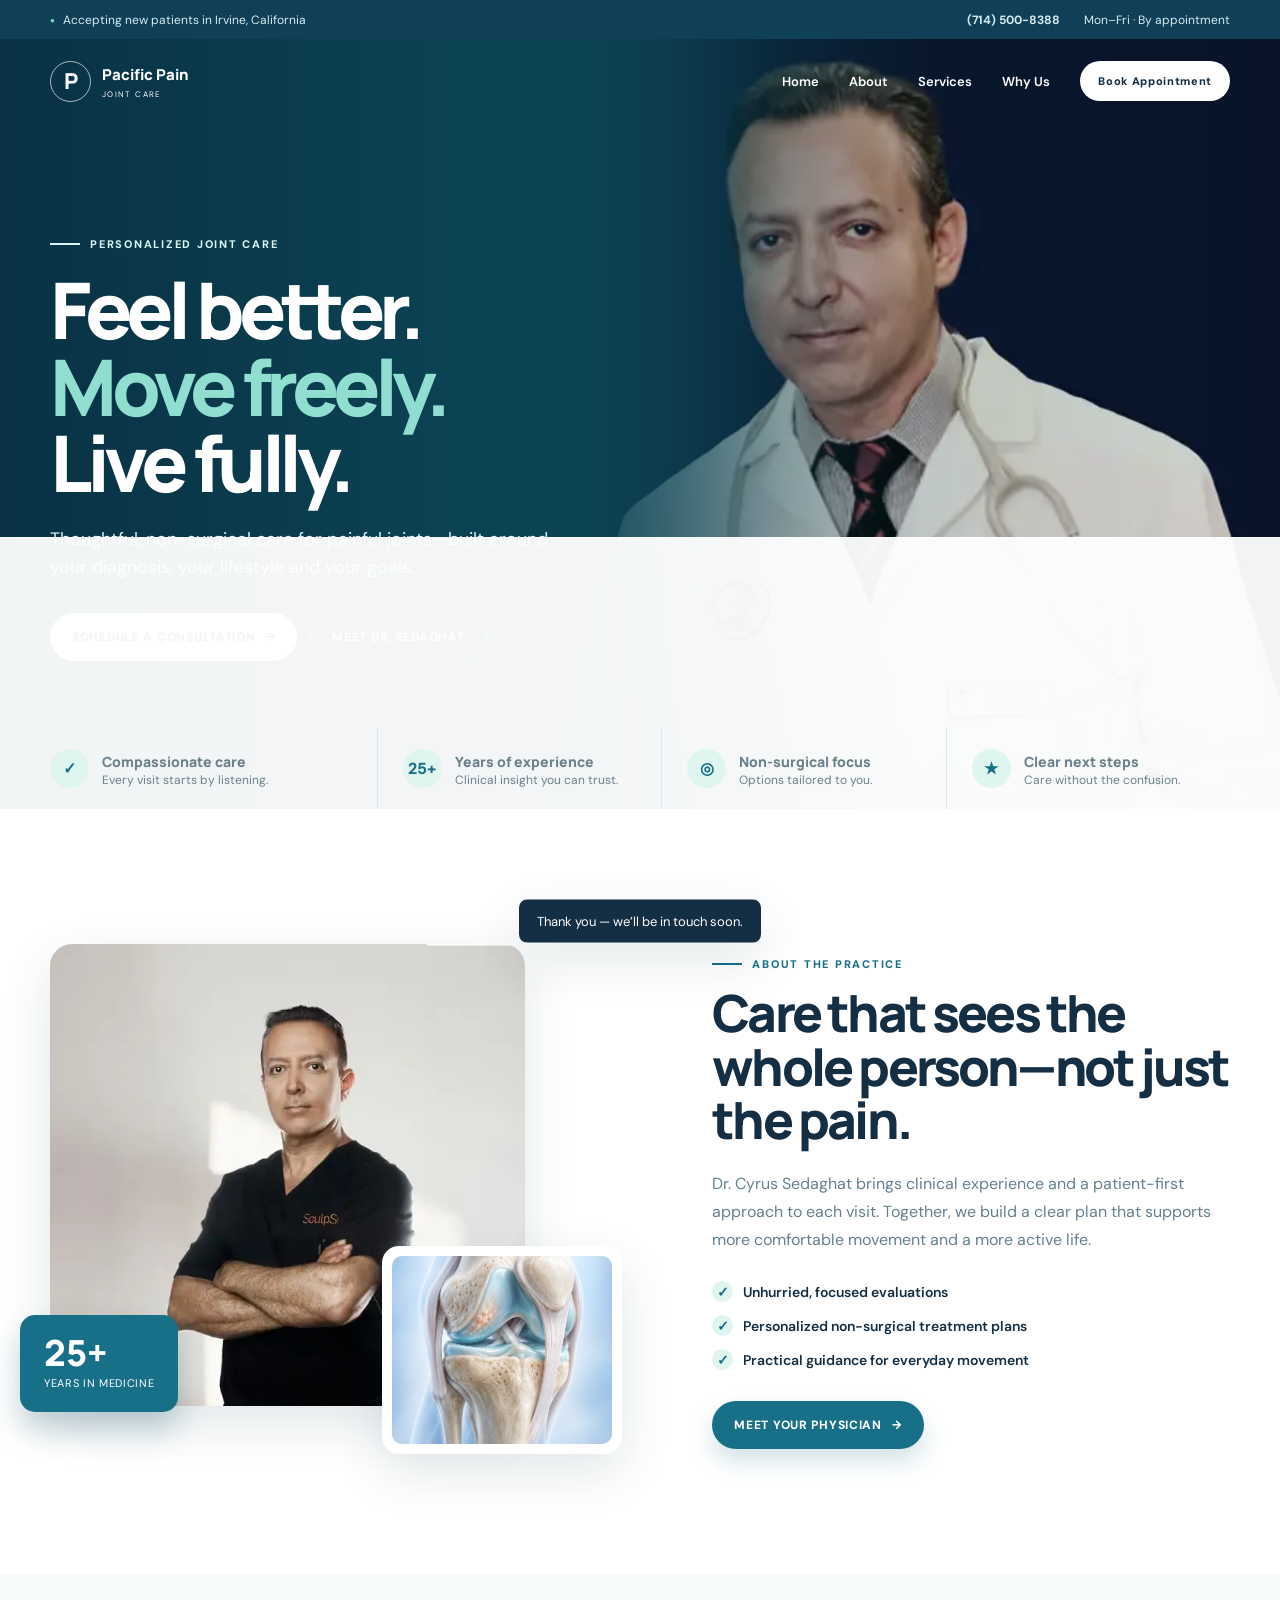
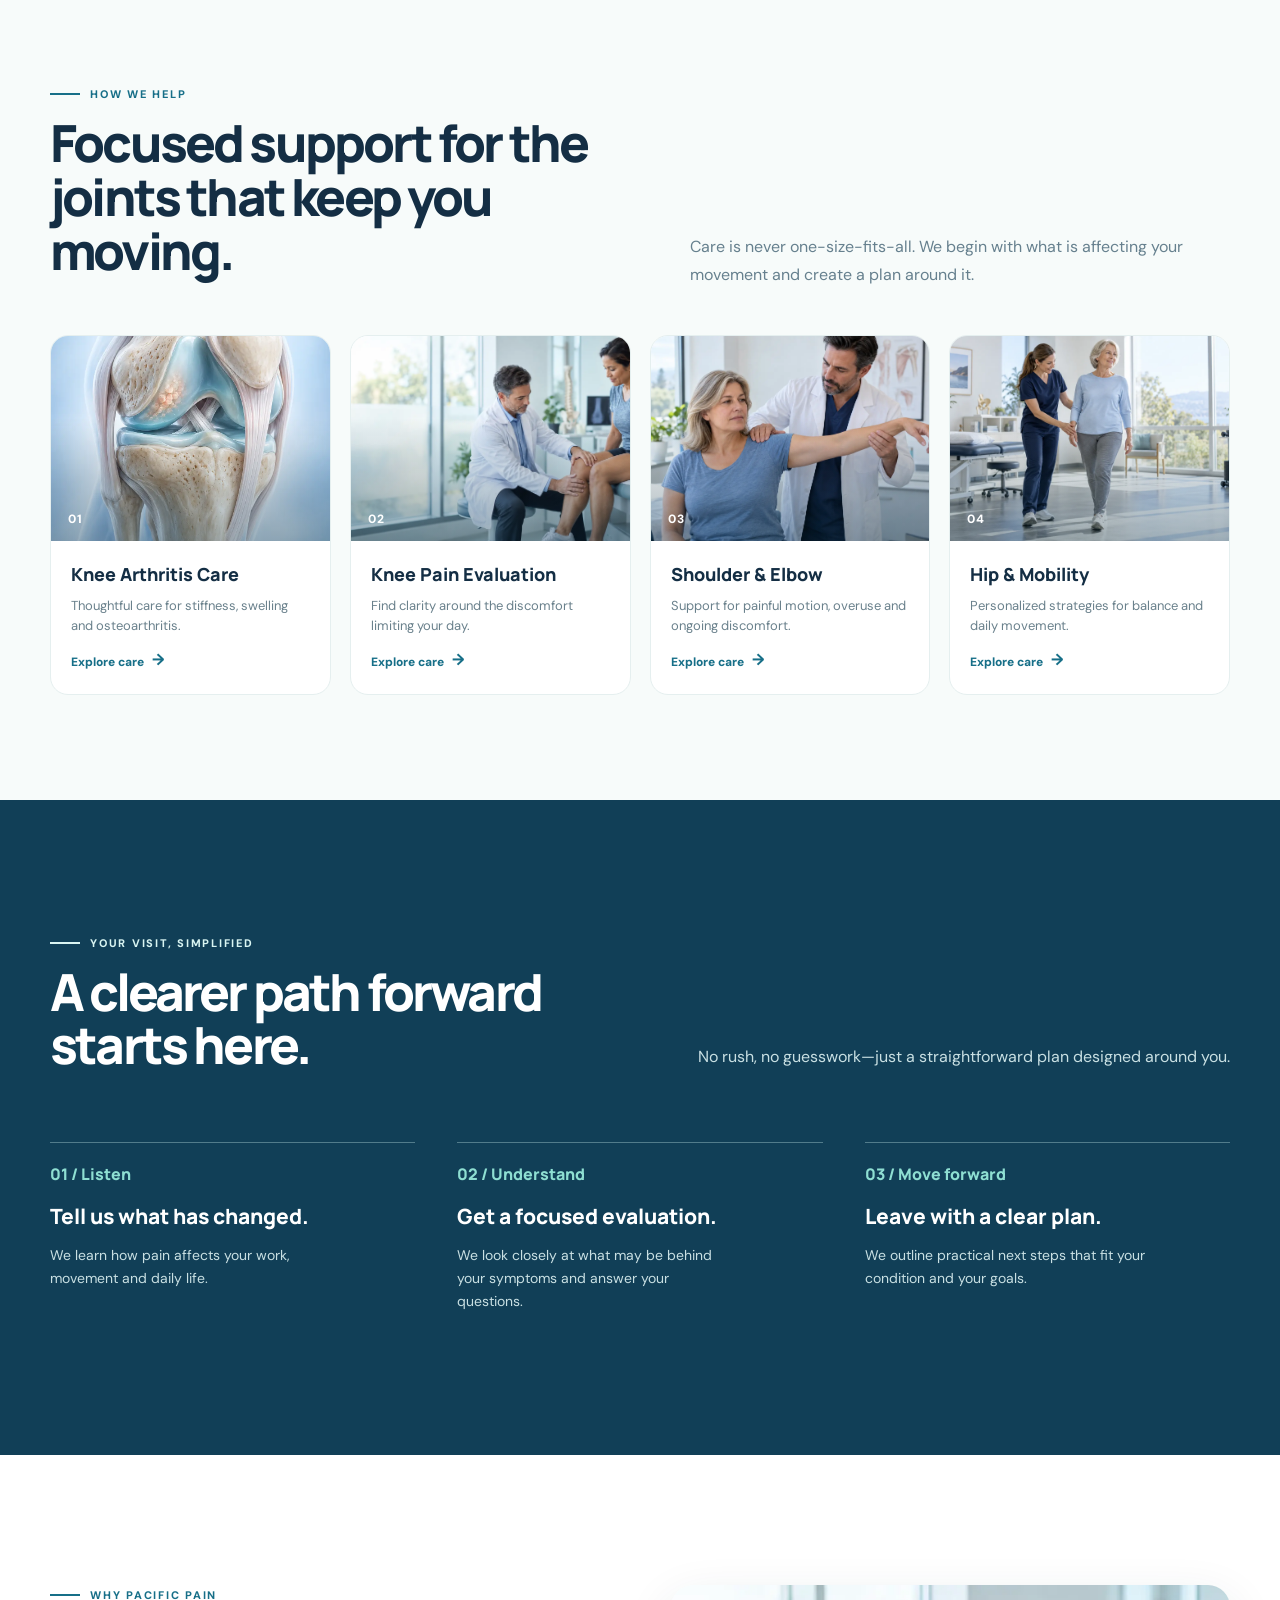
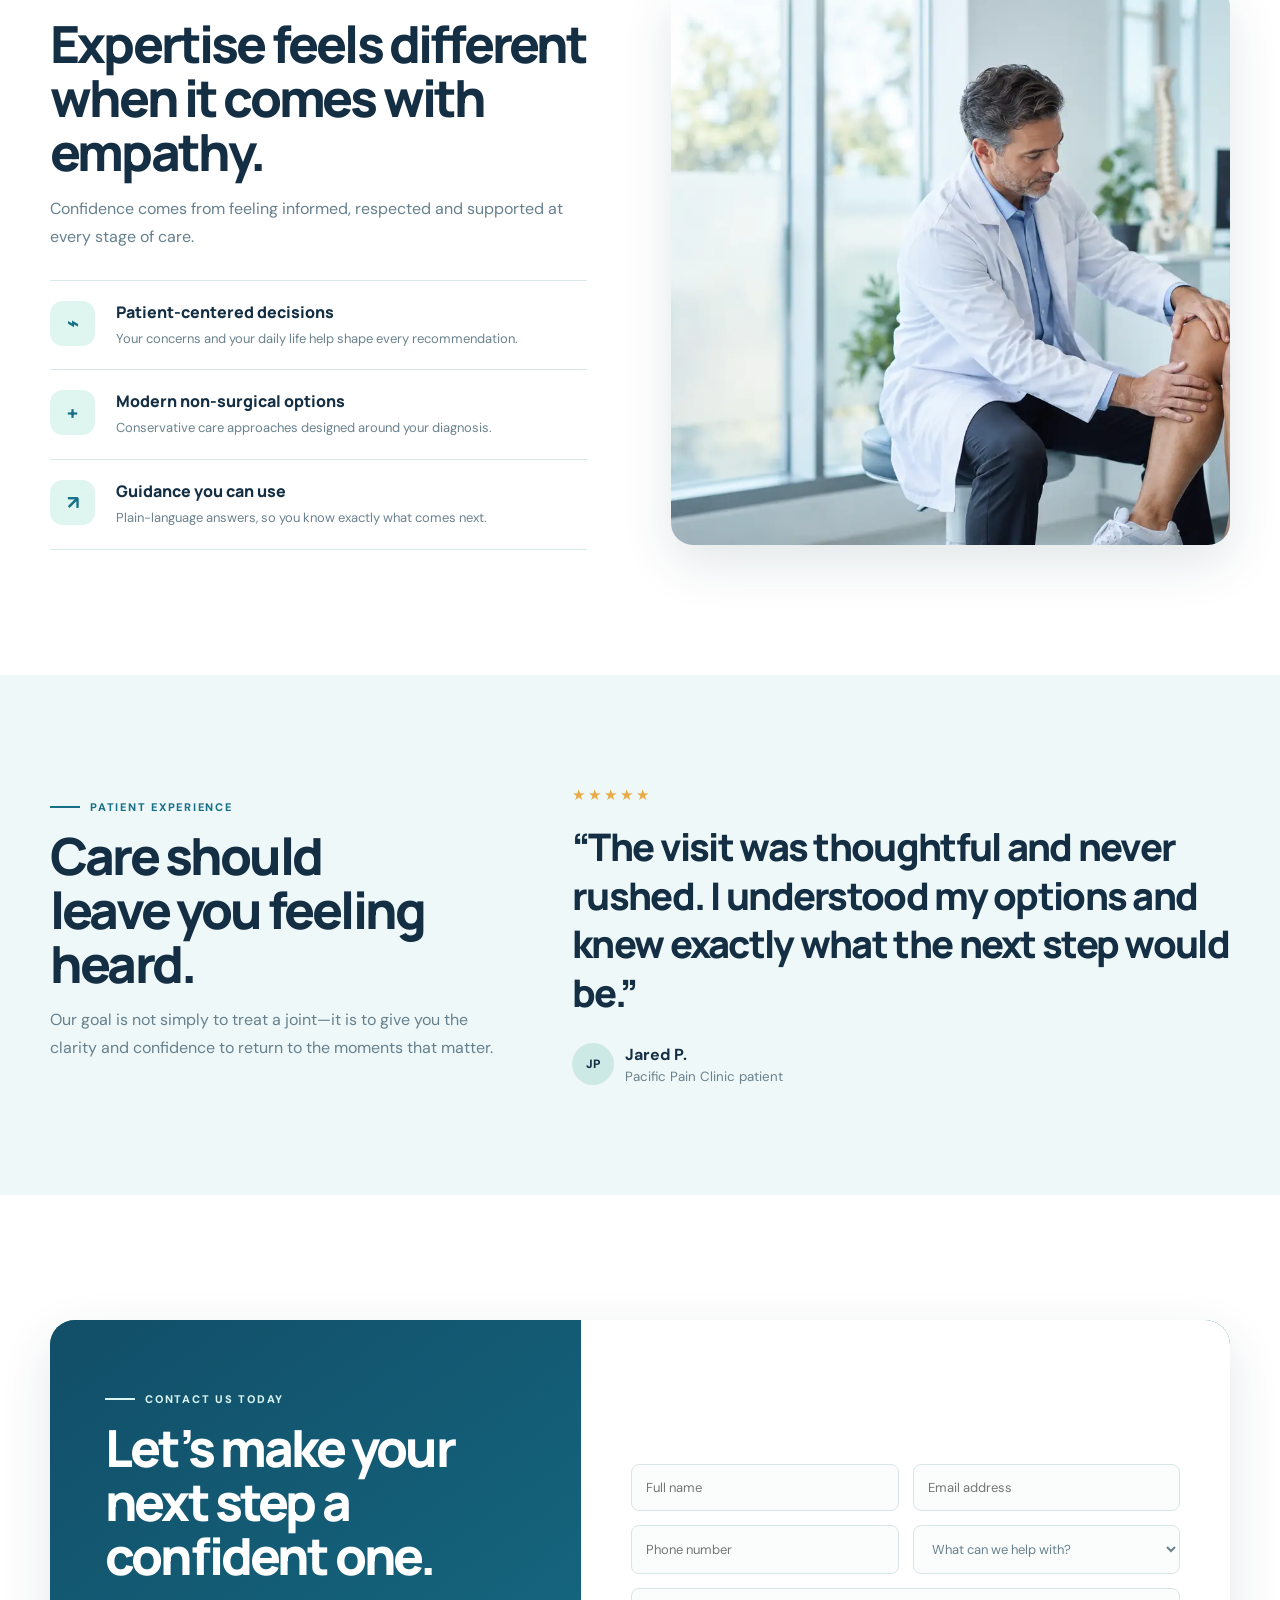
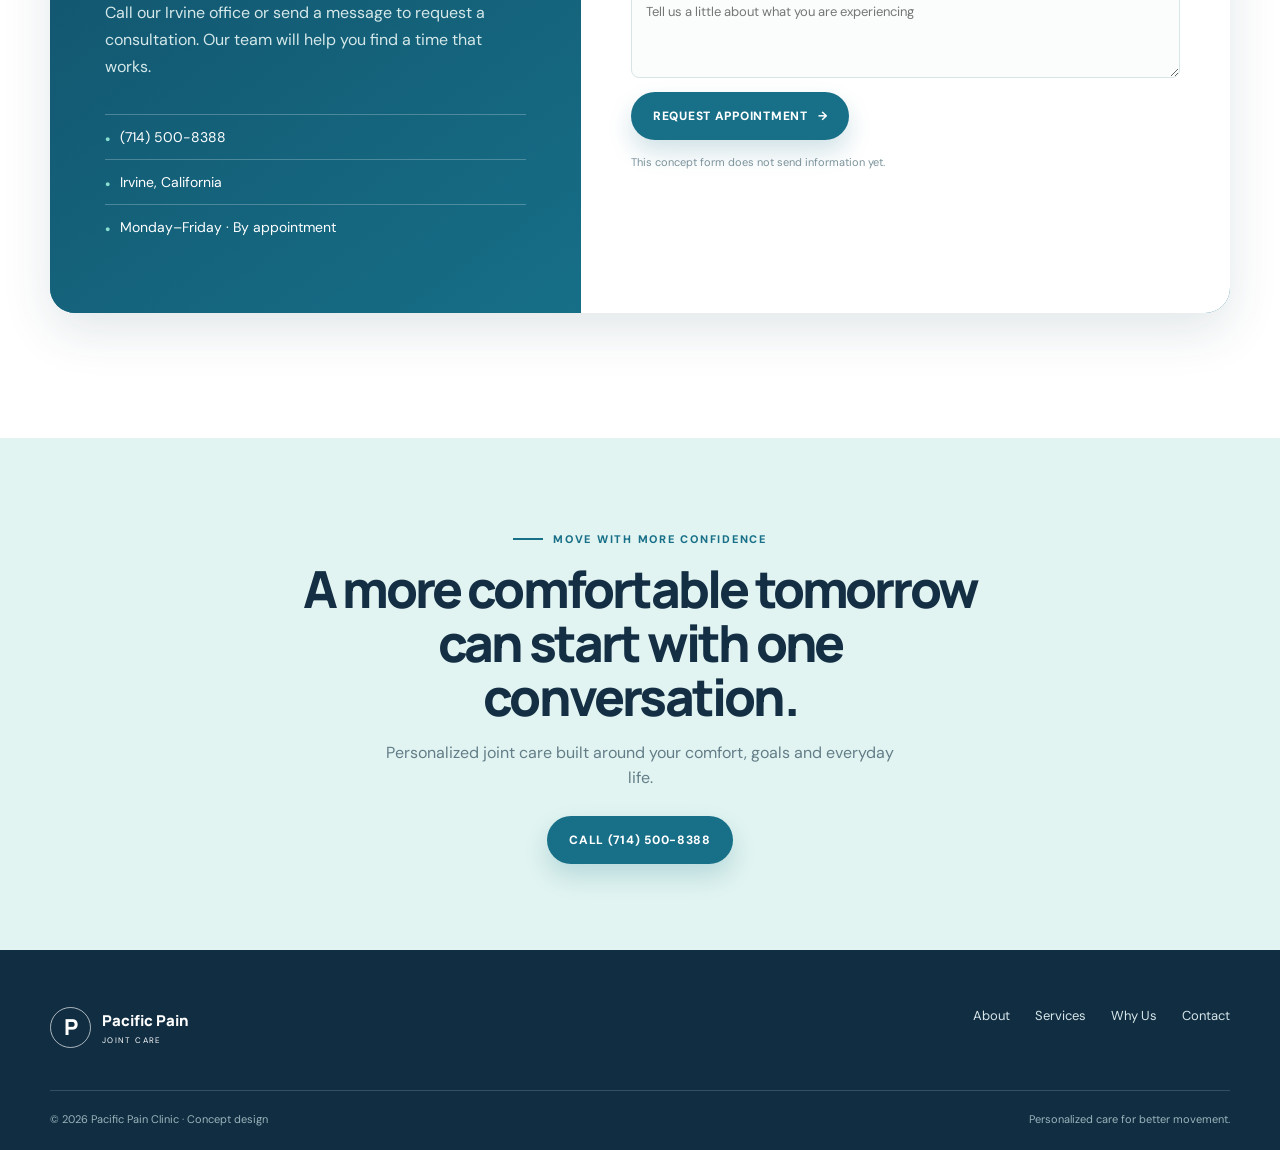
==== commit 20813543: "Rebuild clinic landing page structure and content" ====
--- a/index.html
+++ b/index.html
@@ -4,98 +4,94 @@
   <meta charset="UTF-8">
   <meta name="viewport" content="width=device-width,initial-scale=1">
   <meta name="description" content="Personalized non-surgical joint pain care in Irvine, California.">
-  <title>Pacific Pain Clinic | Joint Care</title>
+  <title>Pacific Pain Clinic | Move With Confidence</title>
   <link rel="preconnect" href="https://fonts.googleapis.com">
   <link rel="preconnect" href="https://fonts.gstatic.com" crossorigin>
   <link href="https://fonts.googleapis.com/css2?family=DM+Sans:wght@400;500;600;700&family=Manrope:wght@600;700;800&display=swap" rel="stylesheet">
   <link rel="stylesheet" href="styles.css">
-  <link rel="stylesheet" href="polish.css">
 </head>
 <body>
-  <section class="hero" id="top">
-    <header>
-      <a class="brand" href="#top"><span>P</span><div><b>Pacific Pain</b><small>JOINT CARE</small></div></a>
-      <nav><a href="#top">Home</a><a href="#about">About</a><a href="#services">Services</a><a href="#contact">Contact</a></nav>
-      <a class="header-cta" href="#contact">BOOK NOW</a>
-      <button class="menu" aria-label="Open menu">☰</button>
-    </header>
-    <div class="hero-color"></div>
-    <div class="hero-photo"><img src="assets/images/dr-sedaghat-hero.webp" alt="Dr. Cyrus Sedaghat"></div>
-    <div class="hero-copy">
-      <span>WELCOME TO PACIFIC PAIN CLINIC</span>
-      <h1>Expert Joint Care —<br>Where Movement<br>Takes Center Stage.</h1>
-      <p>Personalized, non-surgical care for knee arthritis and painful joints with Dr. Cyrus Sedaghat.</p>
-      <a href="#contact">Book Consultation</a>
+  <div class="topbar"><div class="container"><div class="notice">Accepting new patients in Irvine, California</div><div><span><a href="tel:+17145008388">(714) 500-8388</a></span><span>Mon–Fri · By appointment</span></div></div></div>
+  <header class="site-header">
+    <div class="container nav-shell">
+      <a class="brand" href="#top" aria-label="Pacific Pain Clinic home"><span class="brand-mark">P</span><span class="brand-text"><b>Pacific Pain</b><small>JOINT CARE</small></span></a>
+      <nav class="main-nav" id="main-nav" aria-label="Main navigation">
+        <a href="#top">Home</a><a href="#about">About</a><a href="#services">Services</a><a href="#why-us">Why Us</a><a href="#contact" class="nav-cta">Book Appointment</a>
+      </nav>
+      <button class="menu-toggle" aria-label="Open navigation" aria-controls="main-nav" aria-expanded="false">☰</button>
     </div>
-  </section>
+  </header>
 
-  <section class="about-wrap" id="about">
-    <article class="about-card">
-      <span class="eyebrow">ABOUT</span>
-      <h2>Dr. Cyrus Sedaghat,<br>a physician who listens.</h2>
-      <p>With more than 25 years of medical practice, Dr. Sedaghat combines careful diagnosis, advanced non-surgical options and a personal approach to joint pain.</p>
-      <a href="#contact">MEET THE DOCTOR</a>
-    </article>
-    <div class="about-photo"><img src="assets/images/dr-sedaghat-portrait.webp" alt="Dr. Cyrus Sedaghat in clinical scrubs"></div>
-  </section>
+  <main>
+    <section class="hero" id="top">
+      <div class="hero-photo"><img src="assets/images/dr-sedaghat-hero.webp" alt="Dr. Cyrus Sedaghat at Pacific Pain Clinic"></div>
+      <div class="container">
+        <div class="hero-content">
+          <span class="eyebrow light">PERSONALIZED JOINT CARE</span>
+          <h1>Feel better.<br><em>Move freely.</em><br>Live fully.</h1>
+          <p>Thoughtful, non-surgical care for painful joints—built around your diagnosis, your lifestyle and your goals.</p>
+          <div class="hero-actions"><a class="btn btn-white" href="#contact">Schedule a Consultation <span>→</span></a><a class="btn btn-ghost" href="#about">Meet Dr. Sedaghat</a></div>
+        </div>
+      </div>
+      <div class="hero-trust"><div class="container trust-grid">
+        <div><span class="trust-icon">✓</span><p><b>Compassionate care</b><br>Every visit starts by listening.</p></div>
+        <div><span class="trust-icon">25+</span><p><b>Years of experience</b><br>Clinical insight you can trust.</p></div>
+        <div><span class="trust-icon">◎</span><p><b>Non-surgical focus</b><br>Options tailored to you.</p></div>
+        <div><span class="trust-icon">★</span><p><b>Clear next steps</b><br>Care without the confusion.</p></div>
+      </div></div>
+    </section>
 
-  <section class="services" id="services">
-    <div class="services-title"><span class="eyebrow">SERVICES</span><h2>Focused care for<br>painful joints</h2></div>
-    <div class="service-grid">
-      <article><img src="assets/images/knee-anatomy.webp" alt="Knee joint"><span>01</span><h3>Knee Arthritis Care</h3><p>Targeted care for stiffness, swelling and osteoarthritis.</p></article>
-      <article><img src="assets/images/knee-exam-hero.webp" alt="Knee examination"><span>02</span><h3>Knee Pain Evaluation</h3><p>A careful exam to understand what is limiting your movement.</p></article>
-      <article><img src="assets/images/shoulder-exam.webp" alt="Shoulder assessment"><span>03</span><h3>Shoulder & Elbow</h3><p>Care for painful motion, overuse and persistent discomfort.</p></article>
-      <article><img src="assets/images/hip-mobility.webp" alt="Hip mobility assessment"><span>04</span><h3>Hip & Mobility</h3><p>Personalized treatment to improve balance and daily movement.</p></article>
-    </div>
-    <div class="service-note"><p>Every treatment plan begins with a focused evaluation and one clear goal: helping you move comfortably again.</p><a href="#contact">Book Now</a></div>
-  </section>
+    <section class="container intro" id="about">
+      <div class="photo-collage">
+        <div class="photo-main"><img src="assets/images/dr-sedaghat-portrait.webp" alt="Dr. Cyrus Sedaghat in the clinic"></div>
+        <div class="photo-accent"><img src="assets/images/knee-anatomy.webp" alt="Knee joint anatomy"></div>
+        <div class="experience"><strong>25+</strong><span>YEARS IN MEDICINE</span></div>
+      </div>
+      <div class="intro-copy">
+        <span class="eyebrow">ABOUT THE PRACTICE</span>
+        <h2 class="section-title">Care that sees the whole person—not just the pain.</h2>
+        <p class="section-lead">Dr. Cyrus Sedaghat brings clinical experience and a patient-first approach to each visit. Together, we build a clear plan that supports more comfortable movement and a more active life.</p>
+        <ul class="check-list"><li>Unhurried, focused evaluations</li><li>Personalized non-surgical treatment plans</li><li>Practical guidance for everyday movement</li></ul>
+        <a class="btn btn-primary" href="#contact">Meet Your Physician <span>→</span></a>
+      </div>
+    </section>
 
-  <section class="why">
-    <div class="why-copy">
-      <span class="eyebrow light">WHY CHOOSE US</span>
-      <h2>Joint care where you<br>can feel understood</h2>
-      <ul>
-        <li><b>Patient-Centered Approach</b><p>Your comfort, concerns and movement goals come first.</p></li>
-        <li><b>Non-Surgical Options</b><p>Focused treatments designed around your diagnosis and lifestyle.</p></li>
-        <li><b>Experience You Can Trust</b><p>Board-certified care backed by more than 25 years in medicine.</p></li>
-      </ul>
-    </div>
-    <div class="why-photo"><img src="assets/images/knee-exam-hero.webp" alt="Physician examining a patient's knee"></div>
-  </section>
+    <section class="services" id="services"><div class="container">
+      <div class="section-heading"><div><span class="eyebrow">HOW WE HELP</span><h2 class="section-title">Focused support for the joints that keep you moving.</h2></div><p class="section-lead">Care is never one-size-fits-all. We begin with what is affecting your movement and create a plan around it.</p></div>
+      <div class="service-grid">
+        <article class="service-card"><div class="service-image"><img src="assets/images/knee-anatomy.webp" alt="Knee joint"><span class="service-number">01</span></div><div class="card-content"><h3>Knee Arthritis Care</h3><p>Thoughtful care for stiffness, swelling and osteoarthritis.</p><a class="service-link" href="#contact">Explore care</a></div></article>
+        <article class="service-card"><div class="service-image"><img src="assets/images/knee-exam-hero.webp" alt="Knee examination"><span class="service-number">02</span></div><div class="card-content"><h3>Knee Pain Evaluation</h3><p>Find clarity around the discomfort limiting your day.</p><a class="service-link" href="#contact">Explore care</a></div></article>
+        <article class="service-card"><div class="service-image"><img src="assets/images/shoulder-exam.webp" alt="Shoulder assessment"><span class="service-number">03</span></div><div class="card-content"><h3>Shoulder &amp; Elbow</h3><p>Support for painful motion, overuse and ongoing discomfort.</p><a class="service-link" href="#contact">Explore care</a></div></article>
+        <article class="service-card"><div class="service-image"><img src="assets/images/hip-mobility.webp" alt="Hip mobility assessment"><span class="service-number">04</span></div><div class="card-content"><h3>Hip &amp; Mobility</h3><p>Personalized strategies for balance and daily movement.</p><a class="service-link" href="#contact">Explore care</a></div></article>
+      </div>
+    </div></section>
 
-  <section class="testimonials">
-    <span class="quote-mark">”</span>
-    <span class="eyebrow">PATIENT STORIES</span>
-    <h2>“I finally felt heard, understood<br>and confident in my care plan.”</h2>
-    <div class="testimonial-grid">
-      <div class="reviews">
-        <article><span class="avatar">JP</span><div><b>★★★★★</b><p>The visit was thoughtful and never rushed. I understood my options and knew exactly what the next step would be.</p><a>Jared P.</a></div></article>
-        <article><span class="avatar second">MT</span><div><b>★★★★★</b><p>The team made the entire process comfortable, clear and personal from the first appointment.</p><a>Maria T.</a></div></article>
+    <section class="process"><div class="container">
+      <div class="process-head"><div><span class="eyebrow light">YOUR VISIT, SIMPLIFIED</span><h2 class="section-title">A clearer path forward starts here.</h2></div><p class="section-lead">No rush, no guesswork—just a straightforward plan designed around you.</p></div>
+      <div class="process-steps"><article class="step"><span>01 / Listen</span><h3>Tell us what has changed.</h3><p>We learn how pain affects your work, movement and daily life.</p></article><article class="step"><span>02 / Understand</span><h3>Get a focused evaluation.</h3><p>We look closely at what may be behind your symptoms and answer your questions.</p></article><article class="step"><span>03 / Move forward</span><h3>Leave with a clear plan.</h3><p>We outline practical next steps that fit your condition and your goals.</p></article></div>
+    </div></section>
+
+    <section class="why" id="why-us"><div class="container why-layout">
+      <div class="why-copy"><span class="eyebrow">WHY PACIFIC PAIN</span><h2 class="section-title">Expertise feels different when it comes with empathy.</h2><p class="section-lead">Confidence comes from feeling informed, respected and supported at every stage of care.</p>
+        <div class="benefit-list"><article class="benefit"><span class="benefit-icon">⌁</span><div><h3>Patient-centered decisions</h3><p>Your concerns and your daily life help shape every recommendation.</p></div></article><article class="benefit"><span class="benefit-icon">+</span><div><h3>Modern non-surgical options</h3><p>Conservative care approaches designed around your diagnosis.</p></div></article><article class="benefit"><span class="benefit-icon">↗</span><div><h3>Guidance you can use</h3><p>Plain-language answers, so you know exactly what comes next.</p></div></article></div>
       </div>
-      <div class="testimonial-photo"><img src="assets/images/hip-mobility.webp" alt="Patient moving confidently after joint care"></div>
-    </div>
-  </section>
+      <div class="why-photo"><img src="assets/images/knee-exam-hero.webp" alt="Physician examining a patient's knee"></div>
+    </div></section>
 
-  <section class="contact" id="contact">
-    <div class="contact-copy">
-      <span class="eyebrow">CONTACT US TODAY</span>
-      <h2>Your path to<br>better movement</h2>
-      <p>Call our Irvine office or send a message to schedule a consultation.</p>
-      <ul><li>(714) 500-8388</li><li>Irvine, California</li><li>Monday–Friday · By appointment</li></ul>
-    </div>
-    <form id="demo-form">
-      <input type="text" placeholder="Full Name" required>
-      <input type="email" placeholder="Email" required>
-      <input type="tel" placeholder="Phone Number">
-      <select><option>What type of care are you looking for?</option><option>Knee pain</option><option>Shoulder pain</option><option>Hip pain</option></select>
-      <textarea placeholder="Message"></textarea>
-      <button type="submit">SUBMIT</button>
-    </form>
-  </section>
+    <section class="testimonials"><div class="container review-layout">
+      <div><span class="eyebrow">PATIENT EXPERIENCE</span><h2 class="section-title">Care should leave you feeling heard.</h2><p class="section-lead">Our goal is not simply to treat a joint—it is to give you the clarity and confidence to return to the moments that matter.</p></div>
+      <article><div class="rating">★★★★★</div><p class="review-quote">“The visit was thoughtful and never rushed. I understood my options and knew exactly what the next step would be.”</p><div class="reviewer"><span class="avatar">JP</span><div><b>Jared P.</b><small>Pacific Pain Clinic patient</small></div></div></article>
+    </div></section>
 
-  <section class="final-cta"><span>MOVE WITH MORE CONFIDENCE</span><h2>Schedule Your Appointment<br>with Pacific Pain Clinic Today.</h2><p>Personalized joint care built around your comfort, goals and daily life.</p><a href="tel:+17145008388">Book Appointment</a></section>
-  <footer><a class="brand" href="#top"><span>P</span><div><b>Pacific Pain</b><small>JOINT CARE</small></div></a><nav><a href="#top">Home</a><a href="#about">About</a><a href="#services">Services</a><a href="#contact">Contact</a></nav><small>© 2026 Pacific Pain Clinic · Concept design</small></footer>
-  <div class="toast" role="status">Thank you — this concept form is not connected yet.</div>
+    <section class="contact" id="contact"><div class="container">
+      <div class="contact-box"><div class="contact-copy"><span class="eyebrow light">CONTACT US TODAY</span><h2 class="section-title">Let’s make your next step a confident one.</h2><p>Call our Irvine office or send a message to request a consultation. Our team will help you find a time that works.</p><ul class="contact-details"><li><a href="tel:+17145008388">(714) 500-8388</a></li><li>Irvine, California</li><li>Monday–Friday · By appointment</li></ul></div>
+      <form class="appointment-form" id="demo-form"><input type="text" placeholder="Full name" required><input type="email" placeholder="Email address" required><input type="tel" placeholder="Phone number"><select aria-label="Type of care"><option value="">What can we help with?</option><option>Knee pain</option><option>Shoulder or elbow pain</option><option>Hip or mobility concerns</option><option>Other concern</option></select><textarea placeholder="Tell us a little about what you are experiencing"></textarea><button type="submit" class="btn btn-primary">Request Appointment <span>→</span></button><p class="form-note">This concept form does not send information yet.</p></form></div>
+    </div></section>
+  </main>
+
+  <section class="final-cta"><div class="container"><span class="eyebrow">MOVE WITH MORE CONFIDENCE</span><h2 class="section-title">A more comfortable tomorrow can start with one conversation.</h2><p>Personalized joint care built around your comfort, goals and everyday life.</p><a class="btn btn-primary" href="tel:+17145008388">Call (714) 500-8388</a></div></section>
+  <footer class="site-footer"><div class="container"><div class="footer-top"><a class="brand" href="#top"><span class="brand-mark">P</span><span class="brand-text"><b>Pacific Pain</b><small>JOINT CARE</small></span></a><nav class="footer-links" aria-label="Footer navigation"><a href="#about">About</a><a href="#services">Services</a><a href="#why-us">Why Us</a><a href="#contact">Contact</a></nav></div><div class="footer-bottom"><span>© 2026 Pacific Pain Clinic · Concept design</span><span>Personalized care for better movement.</span></div></div></footer>
+  <div class="toast" role="status">Thank you — we’ll be in touch soon.</div>
   <script src="script.js"></script>
 </body>
-</html>
+</html>
--- a/styles.css
+++ b/styles.css
@@ -1,10 +1,18 @@
-:root{--teal:#48aaa8;--green:#12ba73;--pale:#edf8fa;--navy:#07364c;--text:#173f50;--white:#fff}*{box-sizing:border-box}html{scroll-behavior:smooth}body{margin:0;font-family:"DM Sans",sans-serif;color:var(--text);background:#fff}a{text-decoration:none;color:inherit}img{display:block;width:100%;height:100%;object-fit:cover}.eyebrow{font-size:12px;letter-spacing:2px;font-weight:700;color:#169d9a}.eyebrow.light{color:#fff}
-.hero{height:745px;position:relative;overflow:hidden}.hero-color,.hero-photo{position:absolute;inset:0 50% 0 0;background:var(--teal)}.hero-photo{left:50%;right:0;background:#071125}.hero-photo img{object-fit:contain;object-position:center bottom}.hero header{position:absolute;z-index:10;top:0;left:50%;transform:translateX(-50%);width:min(1260px,calc(100% - 70px));height:92px;display:flex;align-items:center;justify-content:space-between;color:#fff}.brand{display:flex;align-items:center;gap:10px}.brand>span{width:39px;height:39px;border:1px solid currentColor;border-radius:50%;display:grid;place-items:center;font-weight:800}.brand div{display:flex;flex-direction:column}.brand b{font:800 14px Manrope}.brand small{font-size:8px;letter-spacing:1.5px}.hero nav{display:flex;gap:35px;font-size:13px}.header-cta{background:#fff;color:var(--navy);padding:17px 27px;font-size:12px;font-weight:800;letter-spacing:1px}.menu{display:none}.hero-copy{position:absolute;z-index:3;left:max(35px,calc((100vw - 1260px)/2));top:47%;transform:translateY(-50%);width:560px;color:#fff}.hero-copy>span{font-size:12px;letter-spacing:1.7px;font-weight:700}.hero-copy h1{font:800 clamp(48px,5vw,73px)/1.03 Manrope;margin:18px 0;letter-spacing:-.055em}.hero-copy p{font-size:18px;line-height:1.55;width:510px}.hero-copy>a,.about-card>a,.service-note>a,.final-cta>a{display:inline-block;border:1px solid rgba(255,255,255,.7);padding:15px 22px;margin-top:14px;font-size:12px;font-weight:700}
-.about-wrap{height:650px;background:var(--pale);position:relative}.about-card{position:absolute;z-index:3;left:max(35px,calc((100vw - 1260px)/2));top:-55px;width:46%;height:600px;background:#fff;padding:70px 62px;box-shadow:0 12px 30px rgba(5,55,73,.08)}.about-card h2,.services-title h2,.why h2,.testimonials h2,.contact h2{font:800 42px/1.15 Manrope;color:var(--navy);letter-spacing:-.045em;margin:18px 0 25px}.about-card p{font-size:16px;line-height:1.75;color:#607987}.about-card>a{background:var(--green);color:#fff;border:0;margin-top:48px}.about-photo{position:absolute;right:max(35px,calc((100vw - 1260px)/2));top:-205px;width:48%;height:565px;box-shadow:0 17px 40px rgba(5,55,73,.15)}.about-photo img{object-position:center top}
-.services{background:var(--pale);padding:75px max(35px,calc((100vw - 1260px)/2)) 100px}.services-title{display:flex;gap:45px;align-items:flex-start;margin-bottom:45px}.services-title h2{margin:14px 0 0;min-width:330px}.service-grid{display:grid;grid-template-columns:repeat(4,1fr);gap:24px}.service-grid article{position:relative}.service-grid img{height:190px;margin-bottom:20px}.service-grid span{font-size:11px;color:#1aa8a3}.service-grid h3{font:700 18px/1.25 Manrope;color:var(--navy);margin:8px 0}.service-grid p{font-size:14px;line-height:1.55;color:#69808a}.service-note{border-top:1px solid #bcd9df;margin:50px 0 0 26%;padding-top:24px}.service-note p{font-size:17px;color:#29a3a0}.service-note>a{border:0;background:#6f777d;color:#fff;margin-top:5px}
-.why{display:grid;grid-template-columns:1fr 1fr;min-height:650px}.why-copy{background:var(--teal);padding:90px max(45px,calc((100vw - 1260px)/2));padding-right:70px;color:#fff}.why h2{color:#fff}.why ul{list-style:none;padding:0;margin:35px 0}.why li{padding:20px 0;border-bottom:1px solid rgba(255,255,255,.55)}.why li b{font-size:17px}.why li b:before{content:"✓";margin-right:13px}.why li p{margin:7px 0 0 29px;font-size:14px;line-height:1.55}.why-photo{min-height:650px}
-.testimonials{position:relative;padding:100px max(35px,calc((100vw - 1260px)/2))}.testimonials h2{max-width:790px}.quote-mark{position:absolute;right:max(50px,calccalc((100vw - 1260px)/2));top:80px;color:var(--green);font:800 90px Manrope}.testimonial-grid{display:grid;grid-template-columns:1.1fr .9fr;gap:80px;margin-top:50px}.reviews article{display:grid;grid-template-columns:62px 1fr;gap:20px;padding:28px 0;border-top:1px solid #d9e6e9}.avatar{width:55px;height:55px;border-radius:50%;background:#d8ecef;display:grid;place-items:center;font-weight:800}.avatar.second{background:#f1d6a6}.reviews b{color:#e6a737;letter-spacing:3px}.reviews p{font-size:14px;line-height:1.65;color:#687e88}.reviews a{font-size:13px;color:#10a39d}.testimonial-photo{height:440px;box-shadow:0 15px 35px rgba(5,55,73,.14)}
-.contact{display:grid;grid-template-columns:1fr 1fr;background:var(--pale);padding:0 max(35px,calc((100vw - 1260px)/2));align-items:center;min-height:610px}.contact-copy{padding-right:90px}.contact-copy p{font-size:16px;color:#667e89}.contact-copy ul{list-style:none;padding:20px 0 0}.contact-copy li{padding:15px 0;border-top:1px solid #c7dde2;font-size:14px}.contact-copy li:before{content:"✓";color:var(--green);margin-right:12px}.contact form{background:var(--green);padding:45px;display:grid;gap:16px;transform:translateY(-38px);box-shadow:0 16px 35px rgba(5,55,73,.12)}input,select,textarea{width:100%;border:1px solid rgba(0,80,60,.25);background:rgba(255,255,255,.08);padding:15px;font:inherit;color:#075b43;outline:0}input::placeholder,textarea::placeholder{color:#087556}textarea{height:110px;resize:none}form button{justify-self:start;border:0;background:#039b57;color:#fff;padding:13px 20px;font-weight:700}
-.final-cta{background:linear-gradient(90deg,#48aaa8,#0fbd72);color:#fff;text-align:center;padding:95px 20px}.final-cta span{font-size:11px;letter-spacing:1.8px}.final-cta h2{font:800 40px/1.12 Manrope;margin:18px 0}.final-cta p{font-size:16px}.final-cta>a{background:#fff;color:var(--navy);border:0}.footer{padding:35px max(35px,calc((100vw - 1260px)/2));display:flex;align-items:center;justify-content:space-between;color:#6c818a}.footer nav{display:flex;gap:25px;font-size:12px}.toast{position:fixed;z-index:20;left:50%;bottom:25px;transform:translate(-50%,120px);background:var(--navy);color:#fff;padding:14px 22px;transition:.3s}.toast.show{transform:translate(-50%,0)}
-@media(max-width:850px){.hero{height:800px}.hero-color{right:0}.hero-photo{left:45%;opacity:.45}.hero header{width:calc(100% - 40px)}.hero nav,.header-cta{display:none}.menu{display:block;border:0;background:none;color:#fff;font-size:24px}.hero-copy{left:30px;right:30px;width:auto}.hero-copy p{width:auto}.about-wrap{height:auto;padding:30px 22px 70px}.about-card,.about-photo{position:relative;left:auto;right:auto;top:auto;width:100%;height:auto}.about-card{padding:45px 30px}.about-photo{height:460px}.services{padding:65px 22px}.service-grid{grid-template-columns:1fr 1fr}.service-note{margin-left:0}.why{grid-template-columns:1fr}.why-copy{padding:65px 30px}.testimonials{padding:70px 22px}.testimonial-grid{gap:25px}.contact{padding:60px 22px;gap:30px}.contact-copy{padding-right:0}.footer{padding:30px 22px}}
-@media(max-width:560px){.hero{height:760px}.hero-photo{left:25%;opacity:.33}.hero-copy h1{font-size:43px}.about-card h2,.services-title h2,.why h2,.testimonials h2,.contact h2{font-size:34px}.services-title{display:block}.service-grid{grid-template-columns:1fr}.service-grid img{height:260px}.why-photo{min-height:440px}.testimonial-grid,.contact{grid-template-columns:1fr}.testimonial-photo{height:370px}.contact form{transform:none;padding:28px}.final-cta h2{font-size:32px}.footer{flex-direction:column;gap:20px;text-align:center}.quote-mark{display:none}}
+:root{
+  --ink:#142e44;--ink-2:#35556a;--brand:#176f88;--aqua:#66c8c4;--mint:#dff5f0;
+  --sky:#eef8f8;--line:#d9e9ea;--paper:#fff;--warm:#f7fbfa;--accent:#e9a947;
+  --shadow:0 18px 50px rgba(17,59,78,.12);--radius:22px
+}
+*{box-sizing:border-box}html{scroll-behavior:smooth}body{margin:0;background:var(--paper);color:var(--ink);font-family:"DM Sans",sans-serif}a{text-decoration:none;color:inherit}button,input,select,textarea{font:inherit}img{display:block;width:100%;height:100%;object-fit:cover}.container{width:min(1180px,calc(100% - 48px));margin:auto}.eyebrow{display:inline-flex;align-items:center;gap:10px;color:var(--brand);font-size:11px;letter-spacing:.16em;font-weight:800}.eyebrow:before{content:"";height:2px;width:30px;background:currentColor}.eyebrow.light{color:#d9f5f2}.section-title{font:800 clamp(35px,4vw,54px)/1.05 Manrope,sans-serif;letter-spacing:-.055em;margin:15px 0;color:var(--ink)}.section-lead{max-width:540px;color:#66808e;font-size:16px;line-height:1.75}.btn{display:inline-flex;align-items:center;justify-content:center;gap:10px;padding:15px 21px;border-radius:100px;border:1px solid transparent;font-size:12px;font-weight:800;letter-spacing:.06em;text-transform:uppercase;transition:.25s}.btn-primary{background:var(--brand);color:white;box-shadow:0 12px 24px rgba(23,111,136,.2)}.btn-primary:hover{transform:translateY(-3px);background:#125f75}.btn-white{background:white;color:var(--ink)}.btn-ghost{border-color:rgba(255,255,255,.55);color:white}.btn-ghost:hover{background:white;color:var(--ink)}
+.topbar{background:#103f58;color:#d5edef;font-size:12px}.topbar .container{display:flex;justify-content:space-between;align-items:center;min-height:39px}.topbar a{font-weight:700}.topbar span+span{margin-left:24px}.topbar .notice{display:flex;align-items:center;gap:8px}.topbar .notice:before{content:"●";color:#7cdbbb;font-size:8px}
+.site-header{position:absolute;top:39px;left:0;right:0;z-index:20;color:white}.nav-shell{height:84px;display:flex;align-items:center;justify-content:space-between;gap:25px}.brand{display:flex;align-items:center;gap:11px;flex:none}.brand-mark{width:41px;height:41px;border:1px solid rgba(255,255,255,.65);border-radius:50%;display:grid;place-items:center;font:800 22px/1 Manrope}.brand-text{display:flex;flex-direction:column;line-height:1}.brand b{font:800 15px Manrope}.brand small{font-size:8px;letter-spacing:.17em;margin-top:5px}.main-nav{display:flex;align-items:center;gap:30px;font-size:13px;font-weight:600}.main-nav a{position:relative}.main-nav a:not(.nav-cta):after{content:"";position:absolute;left:0;bottom:-8px;height:2px;width:0;background:#8ee1d1;transition:.2s}.main-nav a:hover:after{width:100%}.nav-cta{background:white;color:var(--ink);padding:13px 18px;border-radius:100px;font-size:11px;font-weight:800;letter-spacing:.06em}.menu-toggle{display:none;border:0;background:transparent;color:#fff;font-size:26px}
+.hero{min-height:770px;position:relative;isolation:isolate;overflow:hidden;color:white;background:#155a71}.hero:before{content:"";position:absolute;z-index:-1;inset:0;background:linear-gradient(90deg,rgba(8,48,67,.97) 0%,rgba(11,68,84,.92) 43%,rgba(10,58,75,.17) 72%,rgba(11,58,75,.08) 100%)}.hero-photo{position:absolute;z-index:-2;inset:0 0 0 35%;background:#d6eff0}.hero-photo:after{content:"";position:absolute;inset:0;background:linear-gradient(90deg,#155a71 0%,transparent 40%),linear-gradient(0deg,rgba(7,48,64,.2),transparent 35%)}.hero-photo img{object-position:58% center}.hero .container{padding-top:190px}.hero-content{max-width:665px}.hero h1{font:800 clamp(48px,6.1vw,79px)/.98 Manrope,sans-serif;letter-spacing:-.07em;margin:20px 0 24px}.hero h1 em{font-style:normal;color:#90ded0}.hero p{font-size:18px;line-height:1.6;max-width:520px;color:#e0f1f1;margin:0 0 31px}.hero-actions{display:flex;gap:13px;flex-wrap:wrap}.hero-trust{position:absolute;z-index:2;bottom:0;left:0;right:0;background:rgba(255,255,255,.95);color:var(--ink);border-top:1px solid rgba(255,255,255,.35)}.trust-grid{display:grid;grid-template-columns:1.15fr repeat(3,1fr);min-height:112px}.trust-grid>div{display:flex;align-items:center;gap:13px;padding:20px 25px;border-left:1px solid var(--line)}.trust-grid>div:first-child{border-left:0;padding-left:0}.trust-icon{width:39px;height:39px;display:grid;place-items:center;border-radius:50%;background:var(--mint);color:var(--brand);font-weight:800}.trust-grid b{font:800 14px Manrope}.trust-grid p{font-size:12px;color:#6a818c;margin:4px 0 0;line-height:1.4}
+.intro{padding:135px 0 120px;display:grid;grid-template-columns:1.05fr .95fr;gap:90px;align-items:center}.photo-collage{min-height:510px;position:relative}.photo-main{height:462px;width:83%;border-radius:var(--radius);overflow:hidden;box-shadow:var(--shadow)}.photo-main img{object-position:center}.photo-accent{position:absolute;right:0;bottom:0;width:42%;height:208px;padding:10px;background:white;border-radius:17px;box-shadow:var(--shadow)}.photo-accent img{border-radius:10px;object-position:center}.experience{position:absolute;z-index:2;left:-30px;bottom:42px;background:var(--brand);color:#fff;border-radius:15px;padding:20px 24px;box-shadow:0 17px 30px rgba(17,78,99,.25)}.experience strong{display:block;font:800 36px/1 Manrope}.experience span{font-size:11px;letter-spacing:.06em}.intro-copy .section-lead{margin:23px 0}.check-list{list-style:none;margin:27px 0 31px;padding:0;display:grid;gap:13px}.check-list li{font-size:14px;font-weight:600}.check-list li:before{content:"✓";display:inline-grid;place-items:center;width:21px;height:21px;margin-right:10px;border-radius:50%;color:var(--brand);background:var(--mint);font-weight:800}
+.services{padding:105px 0;background:var(--warm)}.section-heading{display:flex;align-items:end;justify-content:space-between;gap:25px;margin-bottom:43px}.section-heading .section-title{max-width:620px}.services .section-lead{margin:0 0 3px}.service-grid{display:grid;grid-template-columns:repeat(4,1fr);gap:19px}.service-card{background:white;border:1px solid #e5efef;border-radius:18px;overflow:hidden;transition:.28s}.service-card:hover{transform:translateY(-8px);box-shadow:var(--shadow);border-color:transparent}.service-image{height:205px;position:relative}.service-image:after{content:"";position:absolute;inset:0;background:linear-gradient(0deg,rgba(7,43,59,.35),transparent 60%)}.service-number{position:absolute;z-index:2;left:17px;bottom:14px;color:white;font-size:12px;font-weight:800;letter-spacing:.1em}.service-card .card-content{padding:21px 20px 23px}.service-card h3{font:800 18px Manrope;margin:0 0 10px}.service-card p{color:#6a818c;font-size:13px;line-height:1.55;margin:0}.service-link{display:inline-flex;gap:8px;margin-top:17px;color:var(--brand);font-size:12px;font-weight:800}.service-link:after{content:"→";font-size:16px;line-height:11px}
+.process{padding:128px 0;background:#113f57;color:white}.process .section-title{color:white;max-width:590px}.process .section-lead{color:#c9e0e3}.process-head{display:flex;justify-content:space-between;align-items:end;gap:35px;margin-bottom:55px}.process-steps{display:grid;grid-template-columns:repeat(3,1fr);gap:42px}.step{border-top:1px solid rgba(203,237,234,.35);padding-top:20px}.step span{color:#8edfd2;font:800 16px Manrope}.step h3{font:800 21px Manrope;margin:17px 0 10px}.step p{color:#c9e0e3;font-size:14px;line-height:1.65;max-width:280px}
+.why{padding:125px 0}.why-layout{display:grid;grid-template-columns:.98fr 1.02fr;gap:84px;align-items:center}.why-photo{height:560px;border-radius:var(--radius);overflow:hidden;box-shadow:var(--shadow)}.why-photo img{object-position:center}.benefit-list{margin-top:29px}.benefit{display:grid;grid-template-columns:50px 1fr;gap:16px;padding:20px 0;border-bottom:1px solid var(--line)}.benefit:first-child{border-top:1px solid var(--line)}.benefit .benefit-icon{height:45px;width:45px;border-radius:13px;display:grid;place-items:center;background:var(--mint);color:var(--brand);font-weight:800;font-size:19px}.benefit h3{margin:0 0 6px;font:800 16px Manrope}.benefit p{margin:0;color:#6b828d;font-size:13px;line-height:1.6}
+.testimonials{background:var(--sky);padding:110px 0}.review-layout{display:grid;grid-template-columns:.82fr 1.18fr;gap:65px;align-items:center}.review-quote{font:800 38px/1.28 Manrope;letter-spacing:-.045em;margin:17px 0 26px}.rating{color:var(--accent);letter-spacing:3px;font-size:15px}.reviewer{display:flex;align-items:center;gap:11px;margin-top:27px}.avatar{height:42px;width:42px;border-radius:50%;background:#cde9e5;display:grid;place-items:center;font-weight:800;font-size:12px}.reviewer small{display:block;color:#6a818d;margin-top:3px}.testimonials .section-title{max-width:390px}.contact{padding:125px 0}.contact-box{display:grid;grid-template-columns:.9fr 1.1fr;overflow:hidden;border-radius:25px;background:var(--brand);box-shadow:var(--shadow)}.contact-copy{padding:64px 55px;color:white;background:linear-gradient(145deg,#124e68,#166f87)}.contact-copy .section-title{color:white}.contact-copy p{line-height:1.7;color:#d4e8e9;max-width:390px}.contact-details{list-style:none;padding:18px 0 0;margin:0}.contact-details li{padding:13px 0;border-top:1px solid rgba(255,255,255,.24);font-size:14px}.contact-details li:before{content:"●";color:#89dfd0;font-size:9px;margin-right:10px}.appointment-form{padding:50px;background:white;display:grid;grid-template-columns:1fr 1fr;gap:14px;align-content:center}.appointment-form input,.appointment-form select,.appointment-form textarea{width:100%;border:1px solid #d8e5e6;border-radius:8px;padding:14px;background:#fbfdfd;color:var(--ink);outline:0;font-size:13px}.appointment-form textarea{grid-column:span 2;height:90px;resize:vertical}.appointment-form select{color:#68808b}.appointment-form button{grid-column:span 2;justify-self:start}.form-note{grid-column:span 2;margin:1px 0 0;color:#7b929a;font-size:11px}
+.final-cta{background:#e1f4f1;padding:86px 0;text-align:center}.final-cta .section-title{max-width:720px;margin:16px auto}.final-cta p{margin:0 auto 25px;max-width:520px;line-height:1.6;color:#637d88}.site-footer{background:#102d42;color:#d7e6e9;padding:57px 0 24px}.footer-top{display:flex;justify-content:space-between;gap:30px;align-items:flex-start}.site-footer .brand{color:white}.footer-links{display:flex;gap:25px;font-size:13px}.footer-bottom{margin-top:42px;padding-top:21px;border-top:1px solid rgba(255,255,255,.16);display:flex;justify-content:space-between;font-size:11px;color:#9bb4bb}.toast{position:fixed;z-index:50;bottom:22px;left:50%;transform:translate(-50%,150%);padding:13px 18px;border-radius:8px;background:var(--ink);color:white;font-size:13px;box-shadow:var(--shadow);transition:.3s}.toast.show{transform:translate(-50%,0)}
+@media(max-width:900px){.main-nav{gap:17px}.intro,.why-layout{gap:45px}.service-grid{grid-template-columns:repeat(2,1fr)}.trust-grid{grid-template-columns:repeat(2,1fr)}.trust-grid>div:first-child{padding-left:25px}.process-steps{gap:25px}.contact-copy{padding:48px 36px}.appointment-form{padding:36px}}
+@media(max-width:700px){.container{width:min(100% - 36px,1180px)}.topbar .container{justify-content:center}.topbar .notice{display:none}.topbar span+span{margin-left:12px}.site-header{top:39px}.nav-shell{height:70px}.main-nav{display:none;position:absolute;top:70px;left:0;right:0;background:#103f58;padding:20px;flex-direction:column;align-items:stretch;gap:18px;box-shadow:var(--shadow)}.main-nav.open{display:flex}.main-nav a{padding:5px}.main-nav .nav-cta{text-align:center}.menu-toggle{display:block}.hero{min-height:740px}.hero-photo{left:0}.hero-photo:after{background:linear-gradient(90deg,rgba(8,48,67,.9),rgba(11,68,84,.63)),linear-gradient(0deg,rgba(7,48,64,.38),transparent)}.hero .container{padding-top:160px}.hero h1{font-size:51px}.hero-trust{position:relative;margin-top:70px}.trust-grid{grid-template-columns:1fr}.trust-grid>div{min-height:75px;padding:14px 0;border:0;border-bottom:1px solid var(--line)}.trust-grid>div:first-child{padding-left:0}.trust-grid>div:last-child{border-bottom:0}.intro,.why-layout,.review-layout,.contact-box{grid-template-columns:1fr}.intro{padding:82px 0;gap:48px}.photo-collage{min-height:415px}.photo-main{height:370px}.photo-accent{height:155px}.experience{left:0;bottom:17px}.services,.process,.why,.testimonials,.contact{padding:82px 0}.section-heading,.process-head{display:block}.section-heading .section-lead,.process-head .section-lead{margin-top:15px}.process-steps{grid-template-columns:1fr;gap:28px}.why-layout{gap:40px}.why-photo{height:420px;order:-1}.review-layout{gap:30px}.contact-copy{padding:46px 30px}.appointment-form{padding:30px}.footer-top,.footer-bottom{flex-direction:column;gap:24px}.footer-links{flex-wrap:wrap}.footer-bottom{margin-top:35px}}
+@media(max-width:470px){.hero h1{font-size:42px}.hero p{font-size:16px}.hero-actions{display:grid}.hero-actions .btn{text-align:center}.service-grid{grid-template-columns:1fr}.photo-main{width:88%}.photo-accent{width:46%}.experience{padding:15px}.experience strong{font-size:29px}.section-title{font-size:35px}.appointment-form{grid-template-columns:1fr}.appointment-form textarea,.appointment-form button,.form-note{grid-column:span 1}.footer-links{gap:15px}}
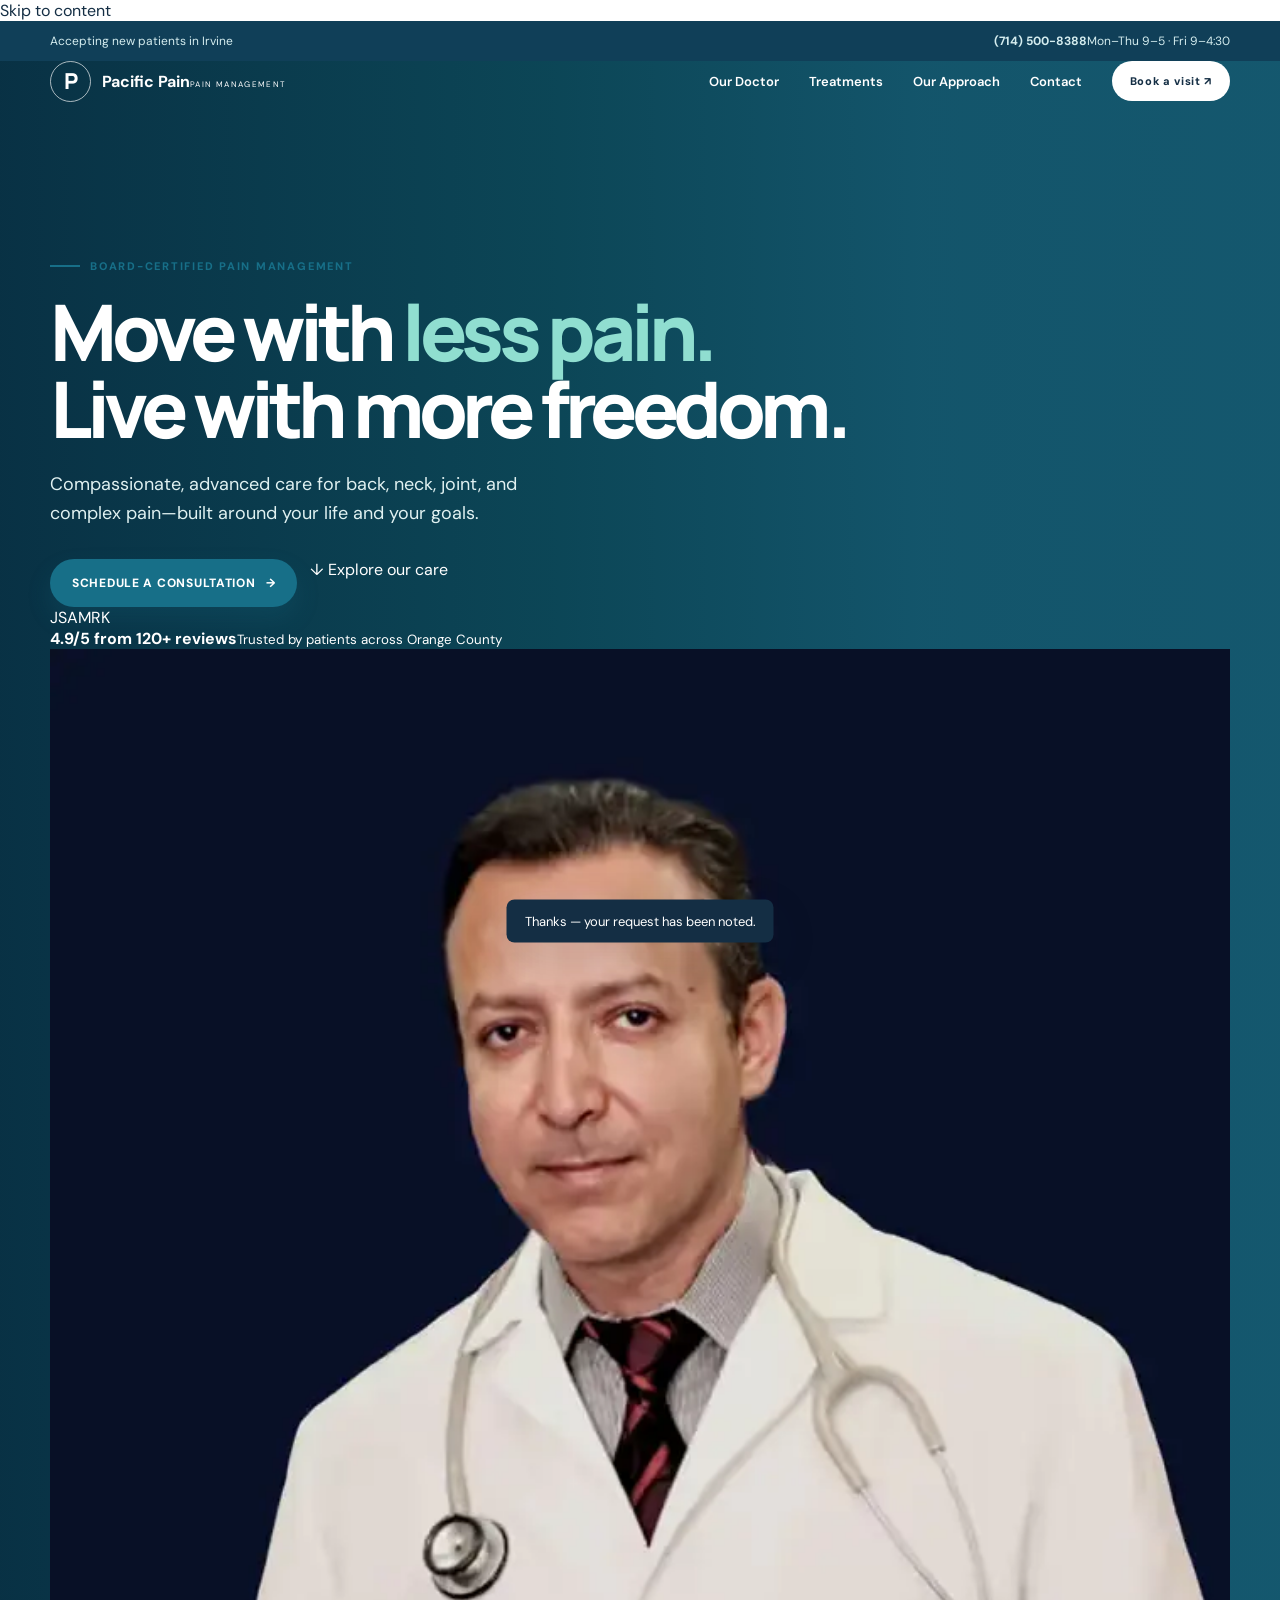
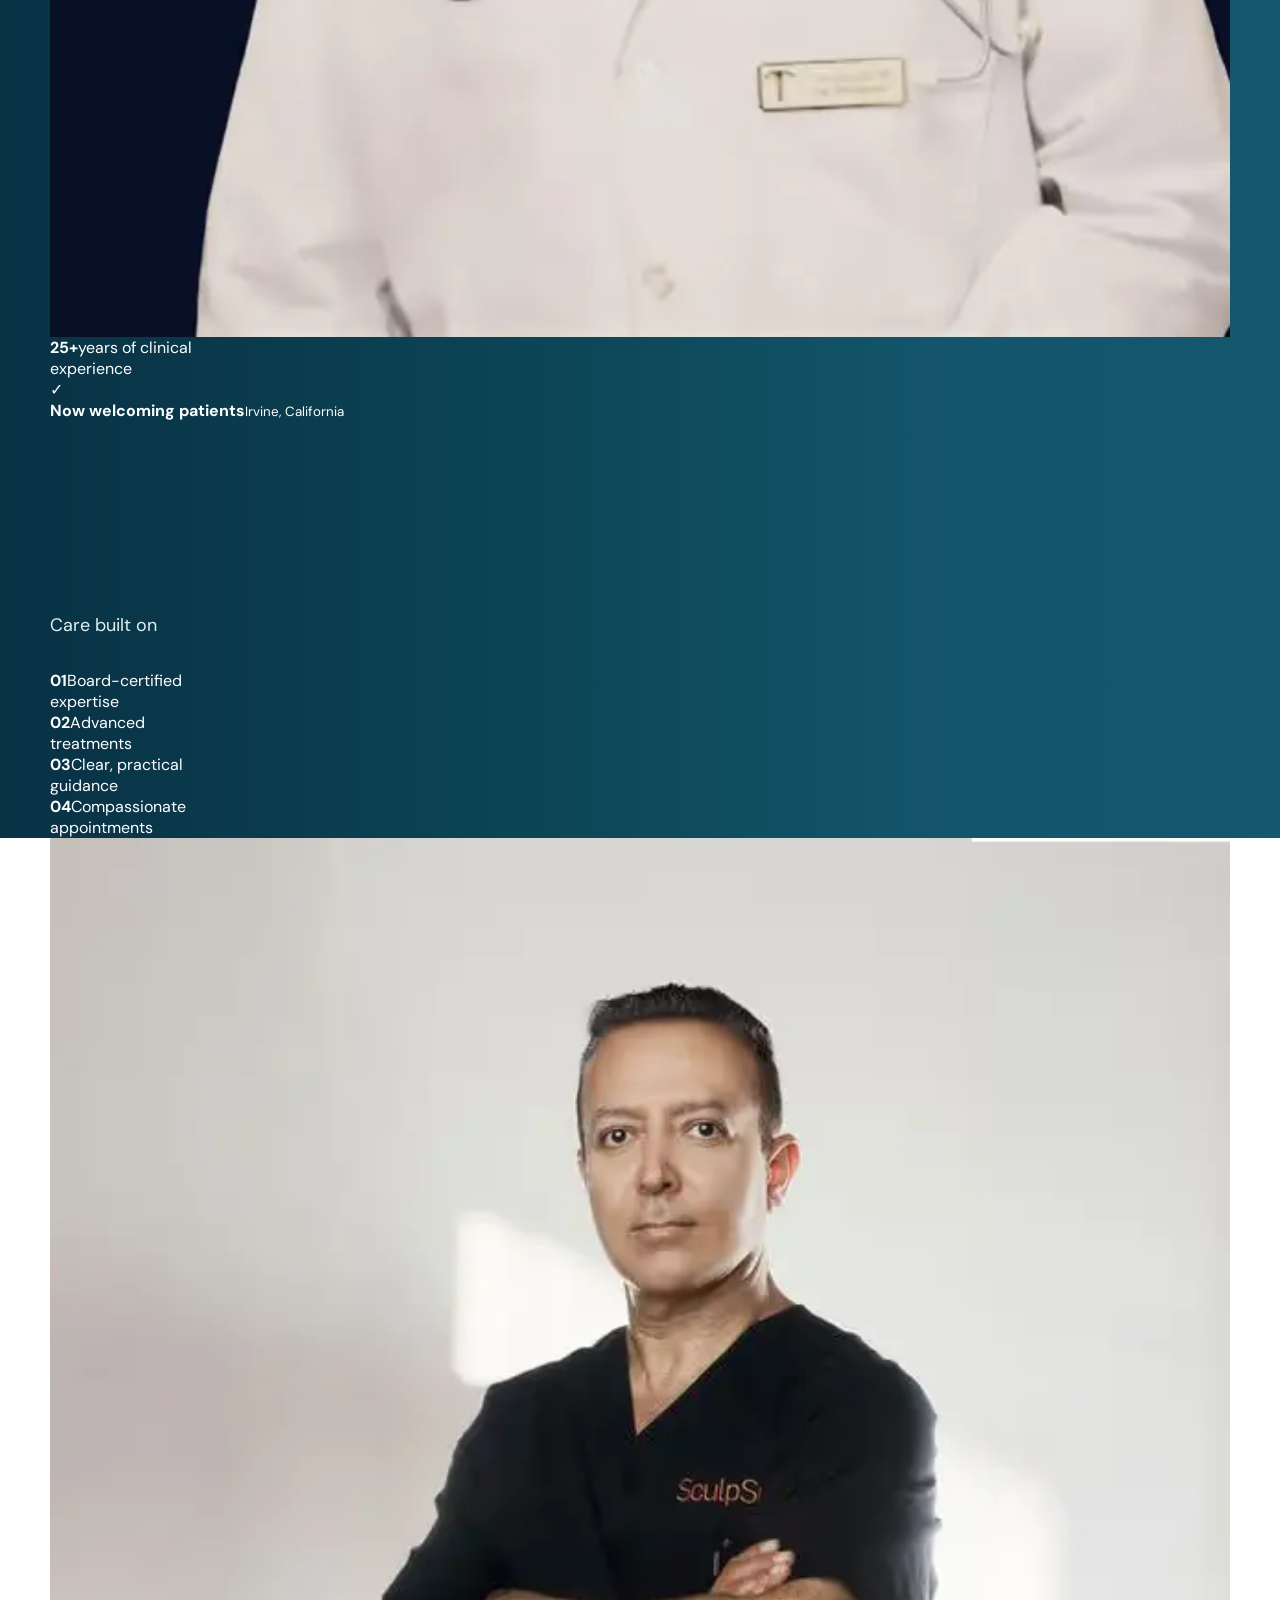
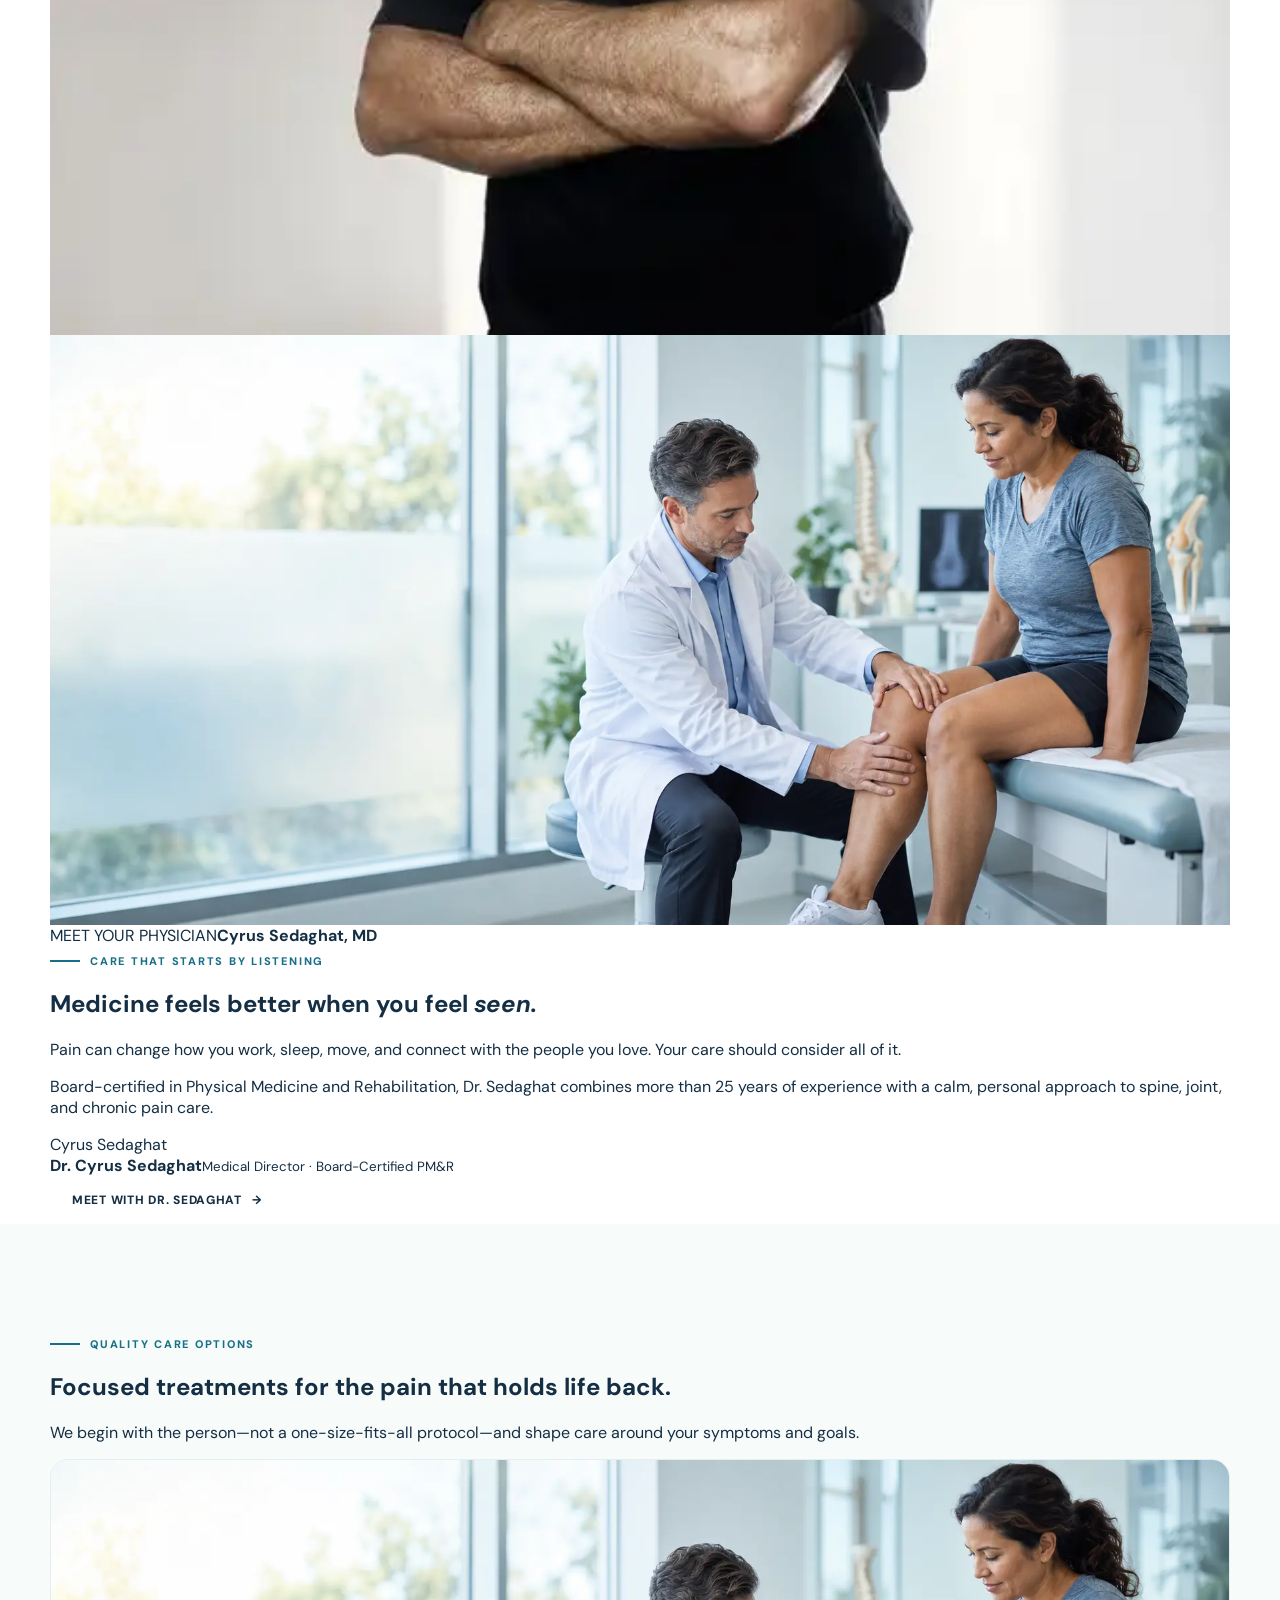
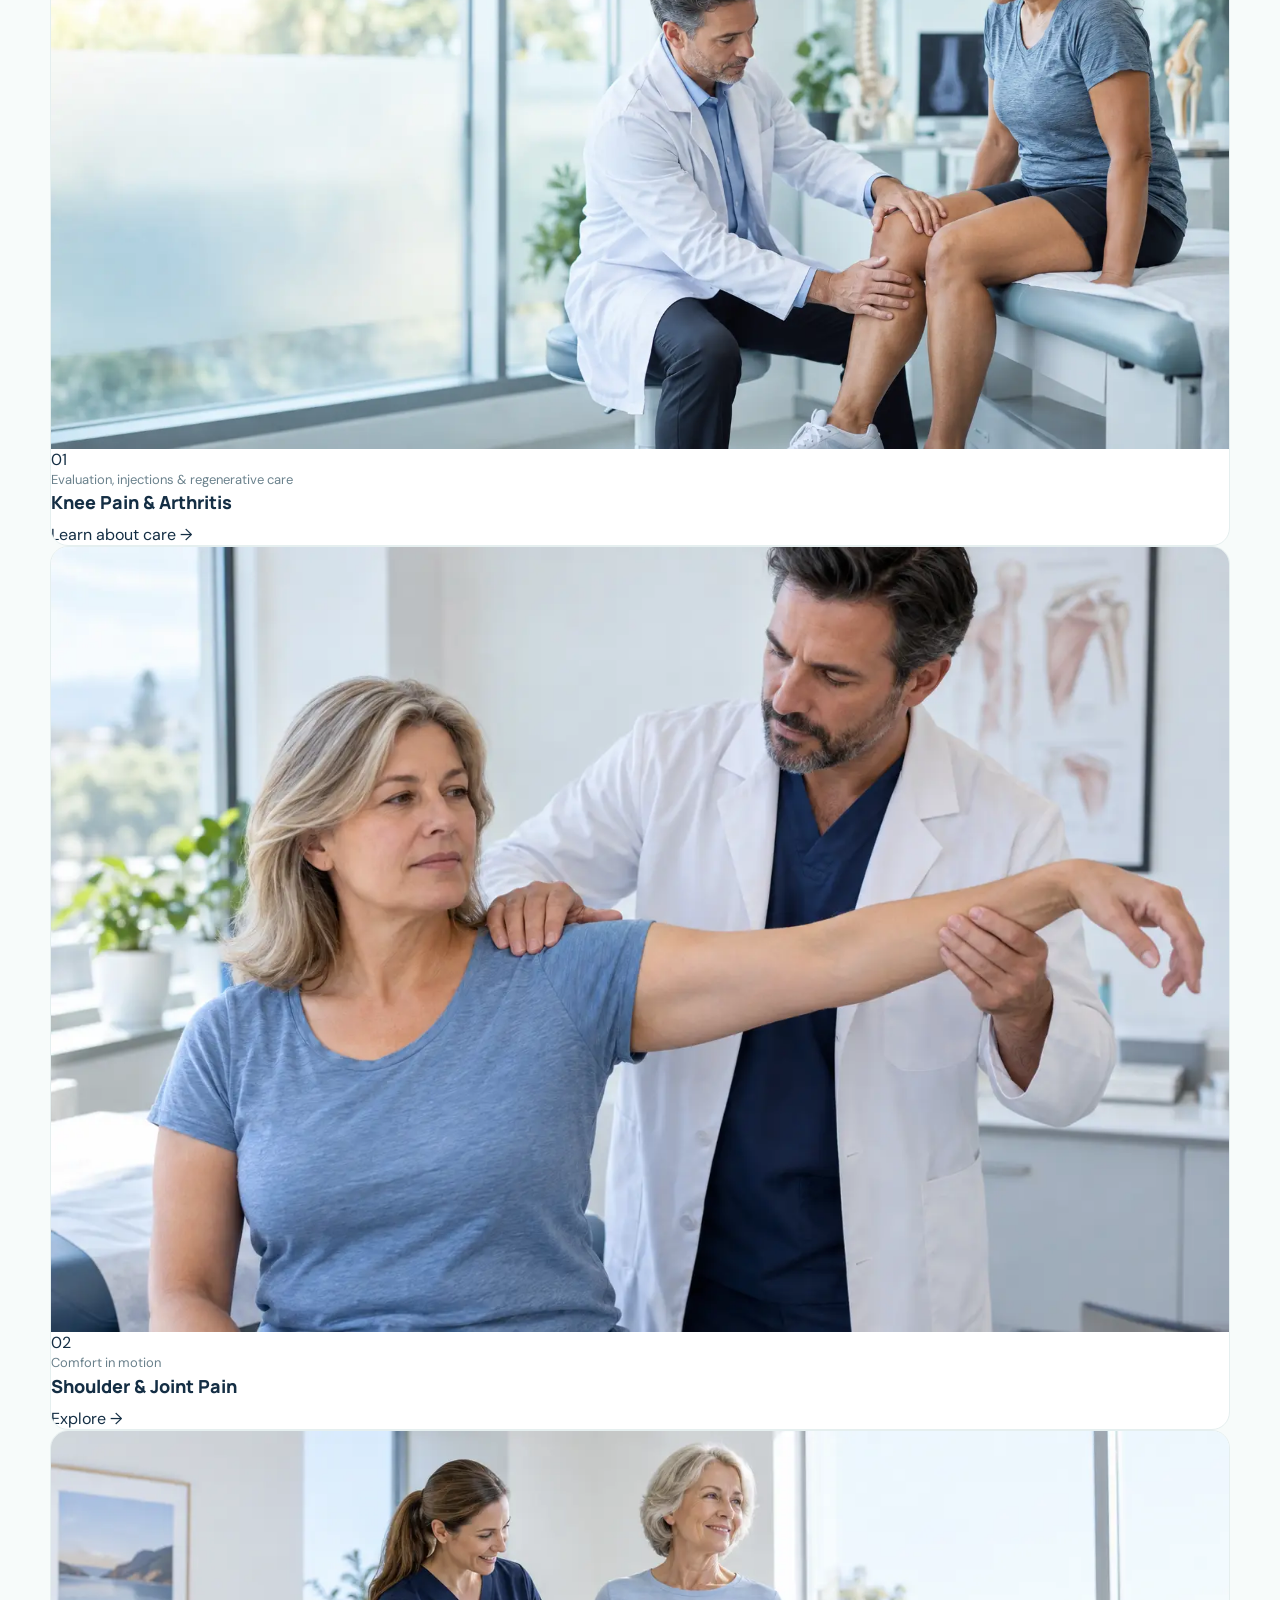
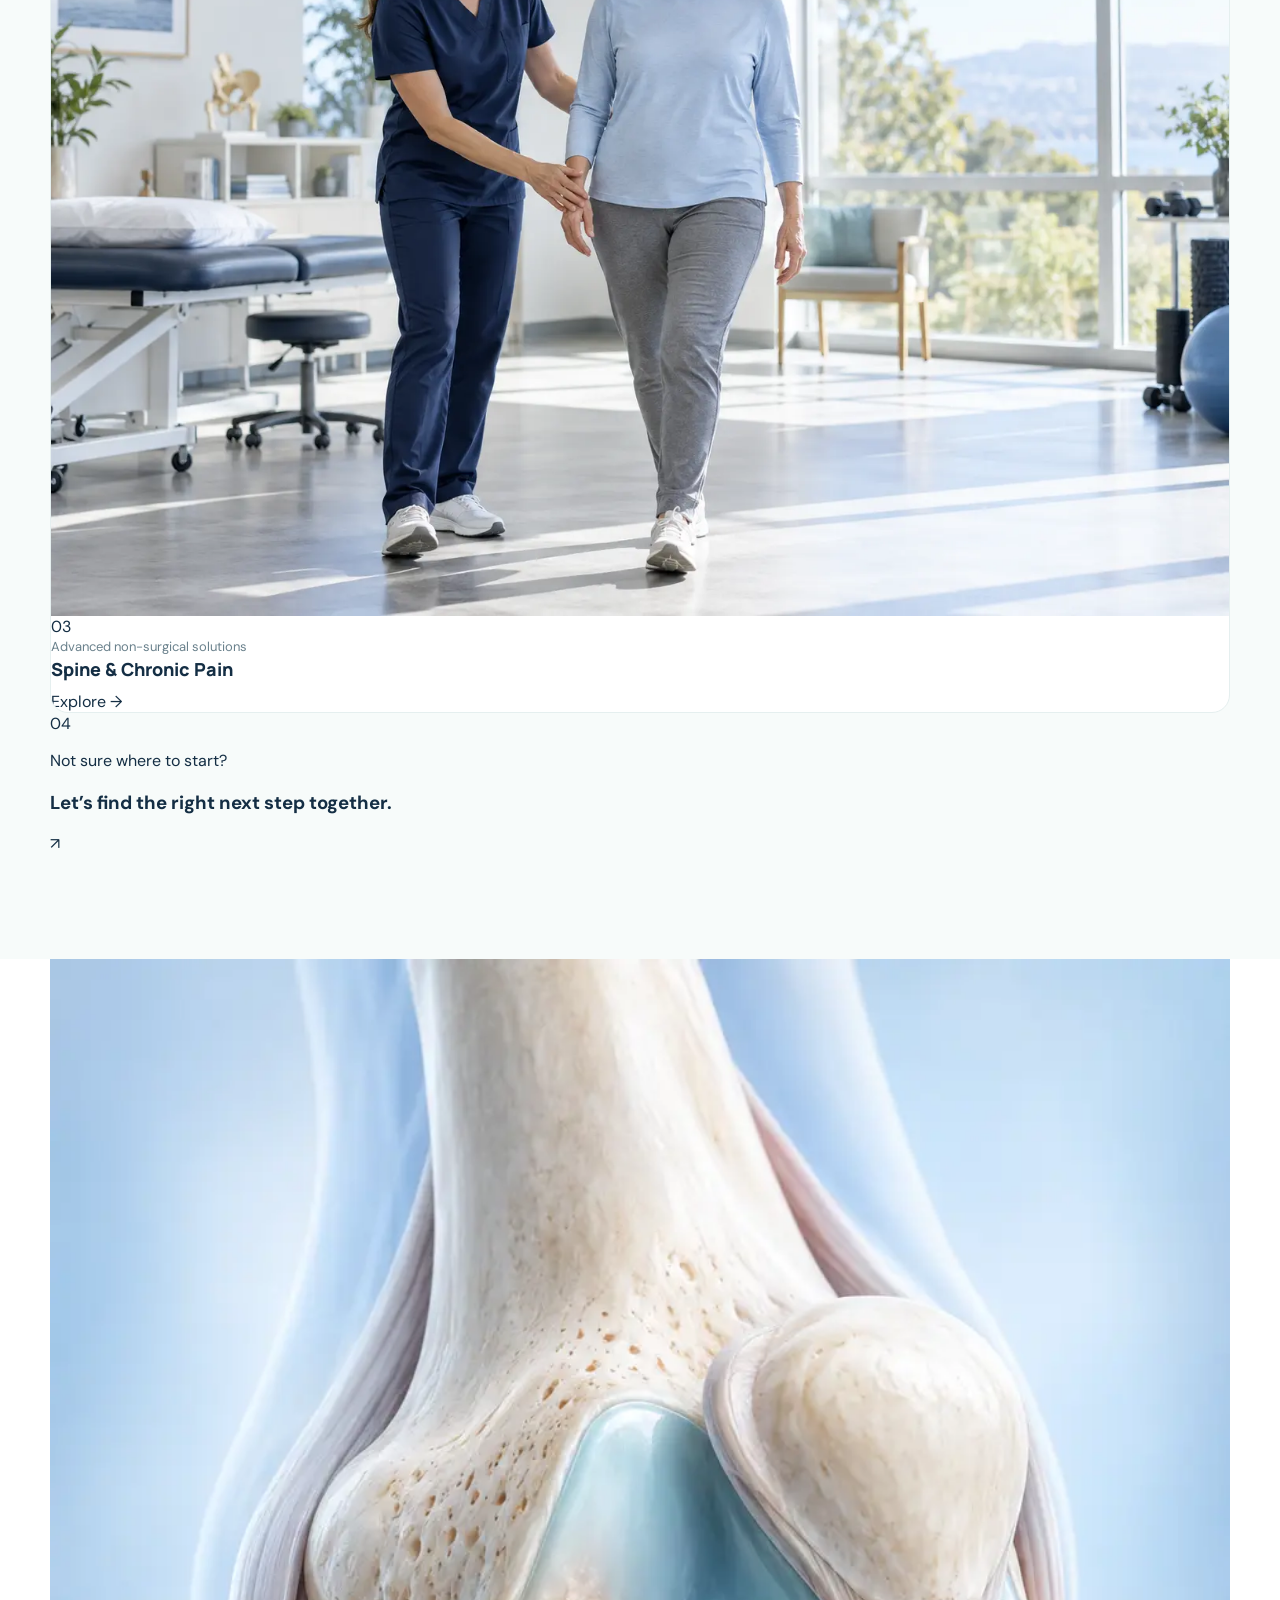
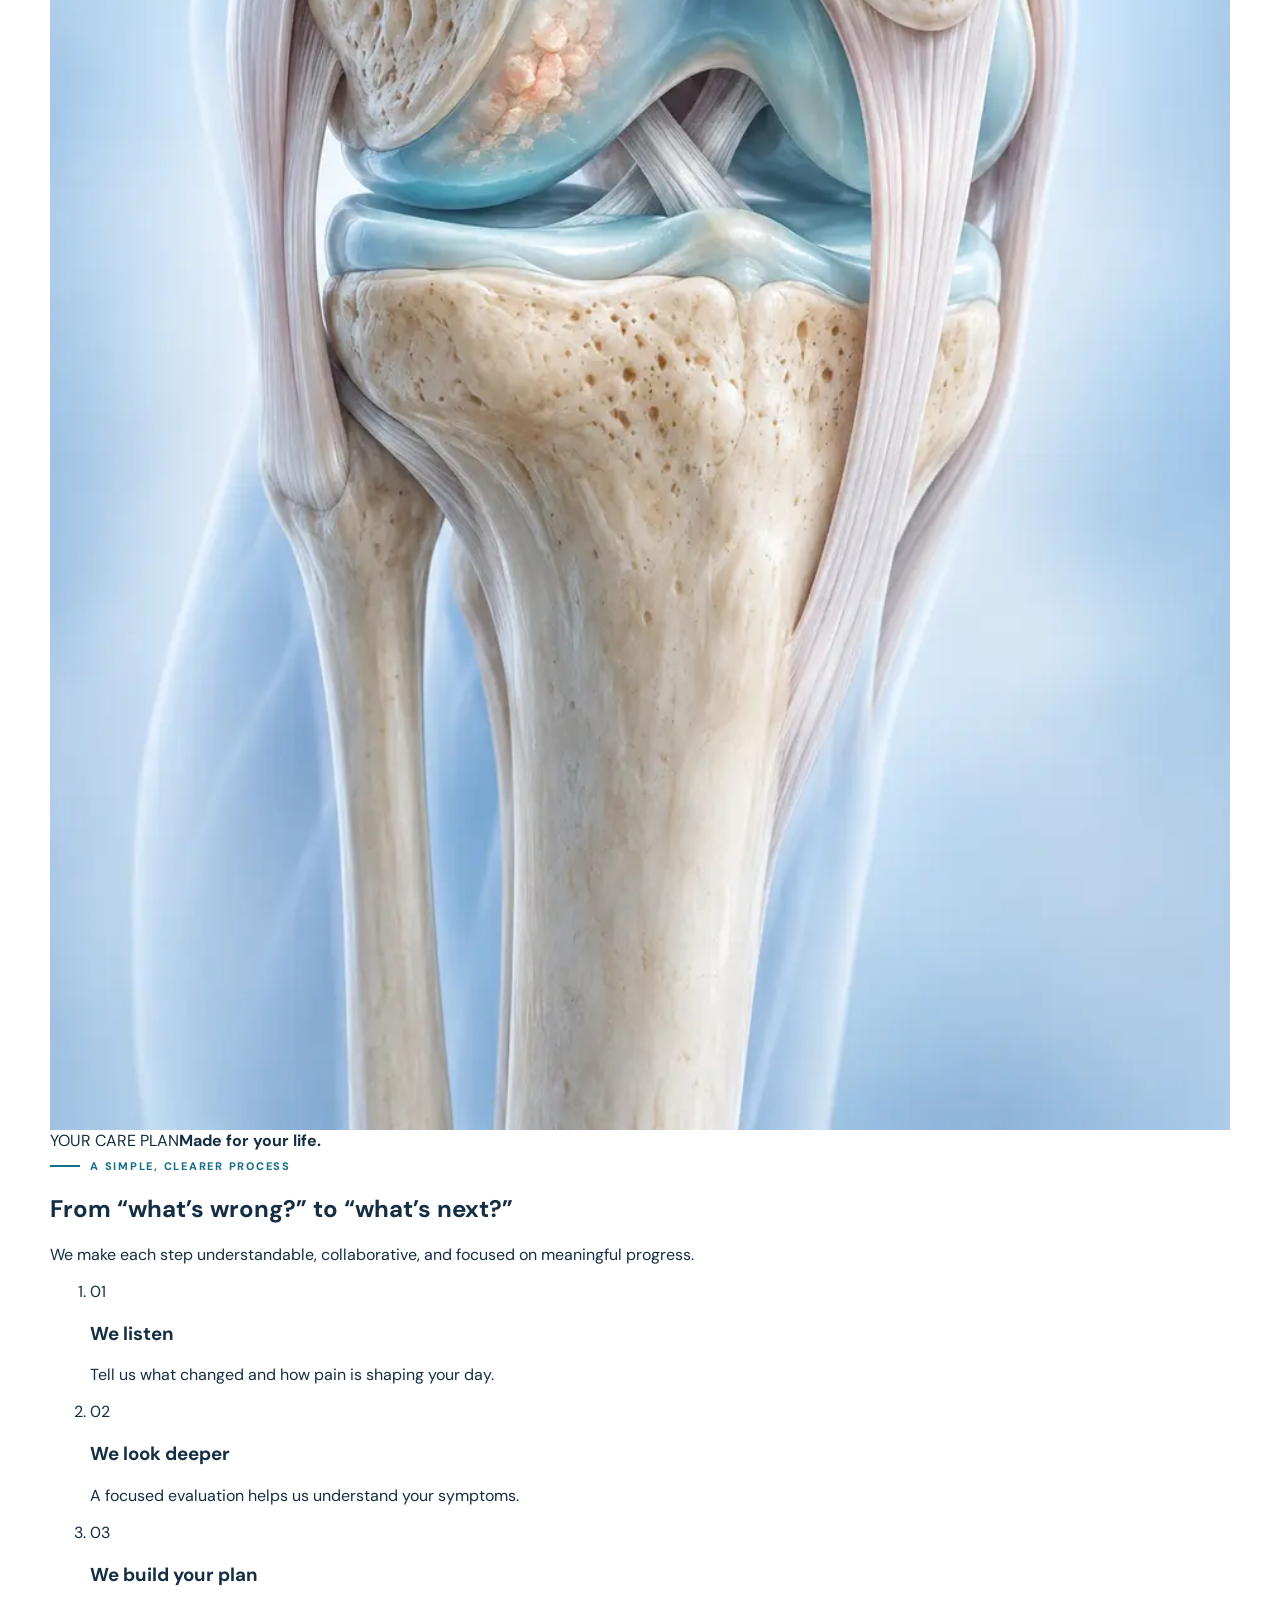
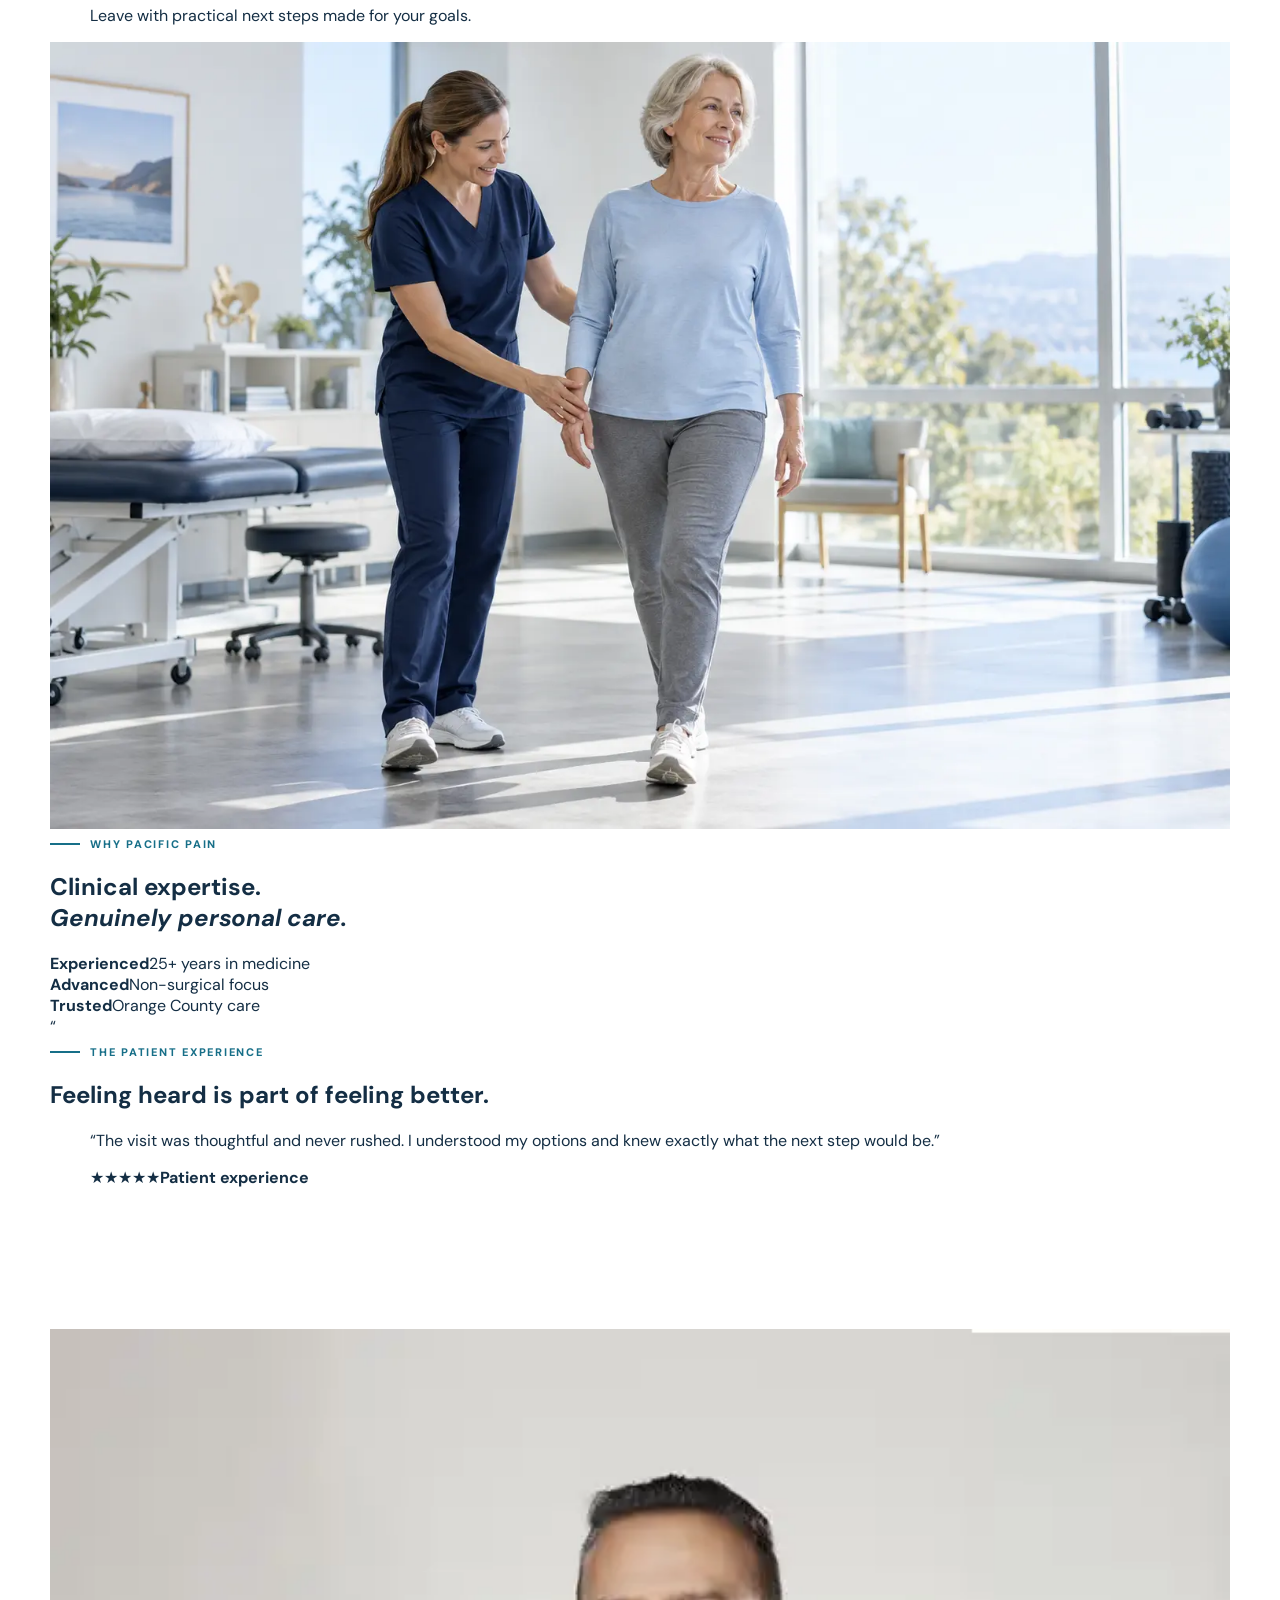
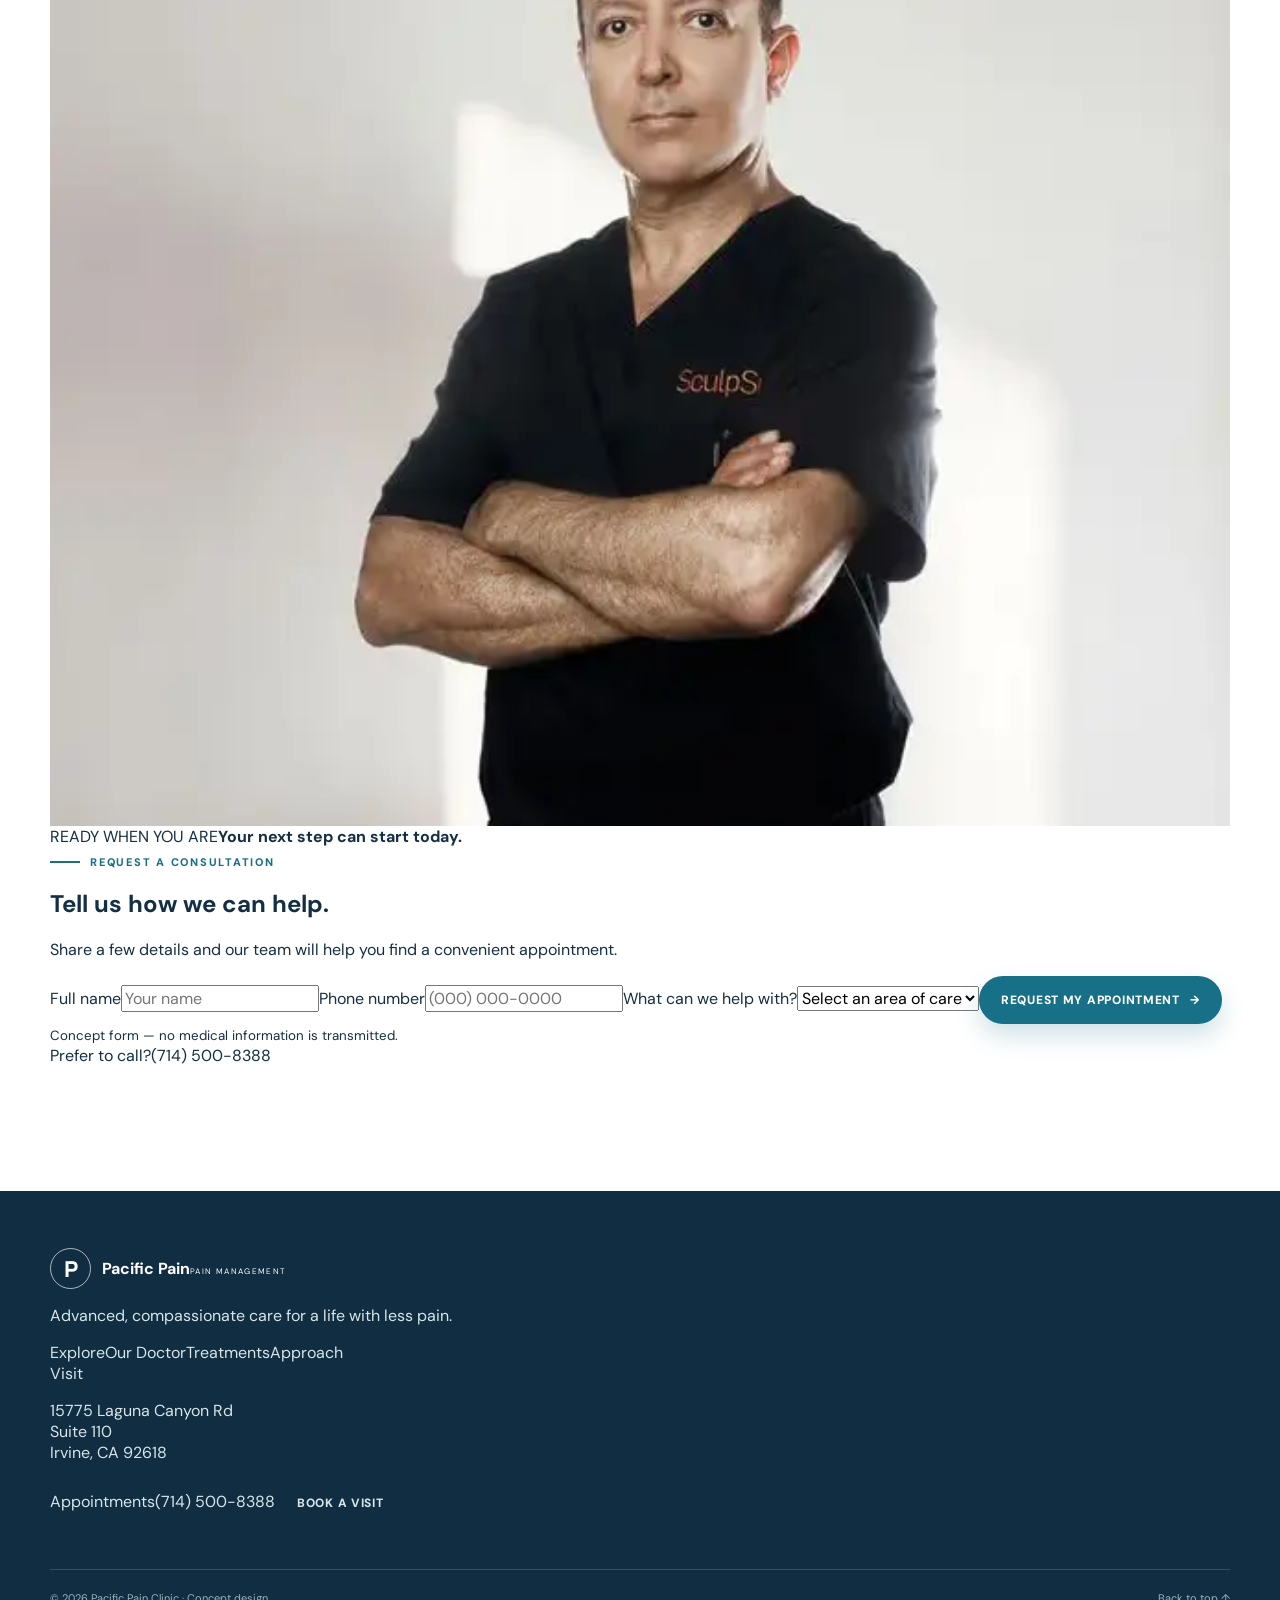
==== commit c8f9f1fe: "Redesign clinic homepage with image-led layout" ====
--- a/index.html
+++ b/index.html
@@ -3,95 +3,97 @@
 <head>
   <meta charset="UTF-8">
   <meta name="viewport" content="width=device-width,initial-scale=1">
-  <meta name="description" content="Personalized non-surgical joint pain care in Irvine, California.">
-  <title>Pacific Pain Clinic | Move With Confidence</title>
+  <meta name="description" content="Advanced, compassionate pain management with Dr. Cyrus Sedaghat in Irvine, California.">
+  <meta name="theme-color" content="#0d4d58">
+  <title>Pacific Pain Clinic | Move Without Limits</title>
   <link rel="preconnect" href="https://fonts.googleapis.com">
   <link rel="preconnect" href="https://fonts.gstatic.com" crossorigin>
-  <link href="https://fonts.googleapis.com/css2?family=DM+Sans:wght@400;500;600;700&family=Manrope:wght@600;700;800&display=swap" rel="stylesheet">
+  <link href="https://fonts.googleapis.com/css2?family=DM+Sans:wght@400;500;600;700&family=Manrope:wght@500;600;700;800&display=swap" rel="stylesheet">
   <link rel="stylesheet" href="styles.css">
 </head>
 <body>
-  <div class="topbar"><div class="container"><div class="notice">Accepting new patients in Irvine, California</div><div><span><a href="tel:+17145008388">(714) 500-8388</a></span><span>Mon–Fri · By appointment</span></div></div></div>
+  <a class="skip-link" href="#content">Skip to content</a>
+  <div class="topbar"><div class="container topbar-inner"><p><span class="status-dot"></span>Accepting new patients in Irvine</p><div><a href="tel:+17145008388">(714) 500-8388</a><span>Mon–Thu 9–5 · Fri 9–4:30</span></div></div></div>
   <header class="site-header">
     <div class="container nav-shell">
-      <a class="brand" href="#top" aria-label="Pacific Pain Clinic home"><span class="brand-mark">P</span><span class="brand-text"><b>Pacific Pain</b><small>JOINT CARE</small></span></a>
-      <nav class="main-nav" id="main-nav" aria-label="Main navigation">
-        <a href="#top">Home</a><a href="#about">About</a><a href="#services">Services</a><a href="#why-us">Why Us</a><a href="#contact" class="nav-cta">Book Appointment</a>
-      </nav>
-      <button class="menu-toggle" aria-label="Open navigation" aria-controls="main-nav" aria-expanded="false">☰</button>
+      <a class="brand" href="#top" aria-label="Pacific Pain Clinic home"><span class="brand-mark">P</span><span class="brand-copy"><strong>Pacific Pain</strong><small>PAIN MANAGEMENT</small></span></a>
+      <nav class="main-nav" id="main-nav" aria-label="Main navigation"><a href="#about">Our Doctor</a><a href="#services">Treatments</a><a href="#approach">Our Approach</a><a href="#contact">Contact</a><a href="#contact" class="nav-cta">Book a visit <span>↗</span></a></nav>
+      <button class="menu-toggle" aria-label="Open navigation" aria-controls="main-nav" aria-expanded="false"><span></span><span></span></button>
     </div>
   </header>
 
-  <main>
+  <main id="content">
     <section class="hero" id="top">
-      <div class="hero-photo"><img src="assets/images/dr-sedaghat-hero.webp" alt="Dr. Cyrus Sedaghat at Pacific Pain Clinic"></div>
-      <div class="container">
-        <div class="hero-content">
-          <span class="eyebrow light">PERSONALIZED JOINT CARE</span>
-          <h1>Feel better.<br><em>Move freely.</em><br>Live fully.</h1>
-          <p>Thoughtful, non-surgical care for painful joints—built around your diagnosis, your lifestyle and your goals.</p>
-          <div class="hero-actions"><a class="btn btn-white" href="#contact">Schedule a Consultation <span>→</span></a><a class="btn btn-ghost" href="#about">Meet Dr. Sedaghat</a></div>
+      <div class="hero-orb"></div>
+      <div class="container hero-grid">
+        <div class="hero-copy reveal">
+          <span class="eyebrow">BOARD-CERTIFIED PAIN MANAGEMENT</span>
+          <h1>Move with <em>less pain.</em><br>Live with more freedom.</h1>
+          <p>Compassionate, advanced care for back, neck, joint, and complex pain—built around your life and your goals.</p>
+          <div class="hero-actions"><a class="btn btn-primary" href="#contact">Schedule a consultation <span>→</span></a><a class="text-link" href="#services"><span class="play">↓</span> Explore our care</a></div>
+          <div class="hero-proof"><div class="patient-faces" aria-hidden="true"><span>JS</span><span>AM</span><span>RK</span></div><div><strong>4.9/5 from 120+ reviews</strong><small>Trusted by patients across Orange County</small></div></div>
+        </div>
+        <div class="hero-visual reveal">
+          <div class="doctor-frame"><img src="assets/images/dr-sedaghat-hero.webp" alt="Dr. Cyrus Sedaghat, pain management physician" fetchpriority="high"></div>
+          <div class="floating-card experience-card"><strong>25+</strong><span>years of clinical<br>experience</span></div>
+          <div class="floating-card availability-card"><span class="mini-check">✓</span><div><strong>Now welcoming patients</strong><small>Irvine, California</small></div></div>
+          <div class="dot-pattern" aria-hidden="true"></div>
         </div>
       </div>
-      <div class="hero-trust"><div class="container trust-grid">
-        <div><span class="trust-icon">✓</span><p><b>Compassionate care</b><br>Every visit starts by listening.</p></div>
-        <div><span class="trust-icon">25+</span><p><b>Years of experience</b><br>Clinical insight you can trust.</p></div>
-        <div><span class="trust-icon">◎</span><p><b>Non-surgical focus</b><br>Options tailored to you.</p></div>
-        <div><span class="trust-icon">★</span><p><b>Clear next steps</b><br>Care without the confusion.</p></div>
-      </div></div>
+      <div class="container trust-strip reveal"><p>Care built on</p><div><strong>01</strong><span>Board-certified<br>expertise</span></div><div><strong>02</strong><span>Advanced<br>treatments</span></div><div><strong>03</strong><span>Clear, practical<br>guidance</span></div><div><strong>04</strong><span>Compassionate<br>appointments</span></div></div>
     </section>
 
-    <section class="container intro" id="about">
-      <div class="photo-collage">
-        <div class="photo-main"><img src="assets/images/dr-sedaghat-portrait.webp" alt="Dr. Cyrus Sedaghat in the clinic"></div>
-        <div class="photo-accent"><img src="assets/images/knee-anatomy.webp" alt="Knee joint anatomy"></div>
-        <div class="experience"><strong>25+</strong><span>YEARS IN MEDICINE</span></div>
-      </div>
-      <div class="intro-copy">
-        <span class="eyebrow">ABOUT THE PRACTICE</span>
-        <h2 class="section-title">Care that sees the whole person—not just the pain.</h2>
-        <p class="section-lead">Dr. Cyrus Sedaghat brings clinical experience and a patient-first approach to each visit. Together, we build a clear plan that supports more comfortable movement and a more active life.</p>
-        <ul class="check-list"><li>Unhurried, focused evaluations</li><li>Personalized non-surgical treatment plans</li><li>Practical guidance for everyday movement</li></ul>
-        <a class="btn btn-primary" href="#contact">Meet Your Physician <span>→</span></a>
+    <section class="doctor-story section" id="about">
+      <div class="container story-grid">
+        <div class="story-gallery reveal">
+          <div class="portrait-card"><img src="assets/images/dr-sedaghat-portrait.webp" alt="Dr. Cyrus Sedaghat at Pacific Pain Clinic" loading="lazy"></div>
+          <div class="detail-card"><img src="assets/images/knee-exam-hero.webp" alt="A careful knee evaluation" loading="lazy"></div>
+          <div class="gallery-caption"><span>MEET YOUR PHYSICIAN</span><strong>Cyrus Sedaghat, MD</strong></div>
+        </div>
+        <div class="story-copy reveal">
+          <span class="eyebrow dark">CARE THAT STARTS BY LISTENING</span>
+          <h2>Medicine feels better when you feel <em>seen.</em></h2>
+          <p class="lead">Pain can change how you work, sleep, move, and connect with the people you love. Your care should consider all of it.</p>
+          <p>Board-certified in Physical Medicine and Rehabilitation, Dr. Sedaghat combines more than 25 years of experience with a calm, personal approach to spine, joint, and chronic pain care.</p>
+          <div class="signature-row"><div class="signature">Cyrus Sedaghat</div><div><strong>Dr. Cyrus Sedaghat</strong><small>Medical Director · Board-Certified PM&amp;R</small></div></div>
+          <a class="btn btn-outline" href="#contact">Meet with Dr. Sedaghat <span>→</span></a>
+        </div>
       </div>
     </section>
 
-    <section class="services" id="services"><div class="container">
-      <div class="section-heading"><div><span class="eyebrow">HOW WE HELP</span><h2 class="section-title">Focused support for the joints that keep you moving.</h2></div><p class="section-lead">Care is never one-size-fits-all. We begin with what is affecting your movement and create a plan around it.</p></div>
-      <div class="service-grid">
-        <article class="service-card"><div class="service-image"><img src="assets/images/knee-anatomy.webp" alt="Knee joint"><span class="service-number">01</span></div><div class="card-content"><h3>Knee Arthritis Care</h3><p>Thoughtful care for stiffness, swelling and osteoarthritis.</p><a class="service-link" href="#contact">Explore care</a></div></article>
-        <article class="service-card"><div class="service-image"><img src="assets/images/knee-exam-hero.webp" alt="Knee examination"><span class="service-number">02</span></div><div class="card-content"><h3>Knee Pain Evaluation</h3><p>Find clarity around the discomfort limiting your day.</p><a class="service-link" href="#contact">Explore care</a></div></article>
-        <article class="service-card"><div class="service-image"><img src="assets/images/shoulder-exam.webp" alt="Shoulder assessment"><span class="service-number">03</span></div><div class="card-content"><h3>Shoulder &amp; Elbow</h3><p>Support for painful motion, overuse and ongoing discomfort.</p><a class="service-link" href="#contact">Explore care</a></div></article>
-        <article class="service-card"><div class="service-image"><img src="assets/images/hip-mobility.webp" alt="Hip mobility assessment"><span class="service-number">04</span></div><div class="card-content"><h3>Hip &amp; Mobility</h3><p>Personalized strategies for balance and daily movement.</p><a class="service-link" href="#contact">Explore care</a></div></article>
+    <section class="services section" id="services">
+      <div class="container">
+        <div class="section-head reveal"><div><span class="eyebrow dark">QUALITY CARE OPTIONS</span><h2>Focused treatments for the pain that holds life back.</h2></div><p>We begin with the person—not a one-size-fits-all protocol—and shape care around your symptoms and goals.</p></div>
+        <div class="service-bento">
+          <article class="service-card service-feature reveal"><img src="assets/images/knee-exam-hero.webp" alt="Physician evaluating a patient's knee" loading="lazy"><div class="image-shade"></div><span class="service-index">01</span><div class="service-copy"><p>Evaluation, injections &amp; regenerative care</p><h3>Knee Pain &amp; Arthritis</h3><a href="#contact">Learn about care <span>→</span></a></div></article>
+          <article class="service-card reveal"><img src="assets/images/shoulder-exam.webp" alt="Shoulder mobility examination" loading="lazy"><div class="image-shade"></div><span class="service-index">02</span><div class="service-copy"><p>Comfort in motion</p><h3>Shoulder &amp; Joint Pain</h3><a href="#contact">Explore <span>→</span></a></div></article>
+          <article class="service-card reveal"><img src="assets/images/hip-mobility.webp" alt="Hip mobility care" loading="lazy"><div class="image-shade"></div><span class="service-index">03</span><div class="service-copy"><p>Advanced non-surgical solutions</p><h3>Spine &amp; Chronic Pain</h3><a href="#contact">Explore <span>→</span></a></div></article>
+          <article class="service-note reveal"><span class="service-index">04</span><p>Not sure where to start?</p><h3>Let’s find the right next step together.</h3><a class="round-link" href="#contact" aria-label="Request a consultation">↗</a></article>
+        </div>
       </div>
-    </div></section>
+    </section>
 
-    <section class="process"><div class="container">
-      <div class="process-head"><div><span class="eyebrow light">YOUR VISIT, SIMPLIFIED</span><h2 class="section-title">A clearer path forward starts here.</h2></div><p class="section-lead">No rush, no guesswork—just a straightforward plan designed around you.</p></div>
-      <div class="process-steps"><article class="step"><span>01 / Listen</span><h3>Tell us what has changed.</h3><p>We learn how pain affects your work, movement and daily life.</p></article><article class="step"><span>02 / Understand</span><h3>Get a focused evaluation.</h3><p>We look closely at what may be behind your symptoms and answer your questions.</p></article><article class="step"><span>03 / Move forward</span><h3>Leave with a clear plan.</h3><p>We outline practical next steps that fit your condition and your goals.</p></article></div>
-    </div></section>
+    <section class="approach section" id="approach">
+      <div class="container approach-grid">
+        <div class="approach-visual reveal"><img src="assets/images/knee-anatomy.webp" alt="Detailed knee joint anatomy" loading="lazy"><div class="image-label"><span>YOUR CARE PLAN</span><strong>Made for your life.</strong></div></div>
+        <div class="approach-copy reveal"><span class="eyebrow">A SIMPLE, CLEARER PROCESS</span><h2>From “what’s wrong?” to “what’s next?”</h2><p>We make each step understandable, collaborative, and focused on meaningful progress.</p><ol class="process-list"><li><span>01</span><div><h3>We listen</h3><p>Tell us what changed and how pain is shaping your day.</p></div></li><li><span>02</span><div><h3>We look deeper</h3><p>A focused evaluation helps us understand your symptoms.</p></div></li><li><span>03</span><div><h3>We build your plan</h3><p>Leave with practical next steps made for your goals.</p></div></li></ol></div>
+      </div>
+    </section>
 
-    <section class="why" id="why-us"><div class="container why-layout">
-      <div class="why-copy"><span class="eyebrow">WHY PACIFIC PAIN</span><h2 class="section-title">Expertise feels different when it comes with empathy.</h2><p class="section-lead">Confidence comes from feeling informed, respected and supported at every stage of care.</p>
-        <div class="benefit-list"><article class="benefit"><span class="benefit-icon">⌁</span><div><h3>Patient-centered decisions</h3><p>Your concerns and your daily life help shape every recommendation.</p></div></article><article class="benefit"><span class="benefit-icon">+</span><div><h3>Modern non-surgical options</h3><p>Conservative care approaches designed around your diagnosis.</p></div></article><article class="benefit"><span class="benefit-icon">↗</span><div><h3>Guidance you can use</h3><p>Plain-language answers, so you know exactly what comes next.</p></div></article></div>
+    <section class="why-us section"><div class="container"><div class="why-banner reveal"><img src="assets/images/hip-mobility.webp" alt="Patient returning to comfortable movement" loading="lazy"><div class="why-overlay"><span class="eyebrow">WHY PACIFIC PAIN</span><h2>Clinical expertise.<br><em>Genuinely personal care.</em></h2><div class="why-points"><div><strong>Experienced</strong><span>25+ years in medicine</span></div><div><strong>Advanced</strong><span>Non-surgical focus</span></div><div><strong>Trusted</strong><span>Orange County care</span></div></div></div></div></div></section>
+
+    <section class="testimonial section"><div class="container testimonial-grid reveal"><div class="quote-mark">“</div><div><span class="eyebrow dark">THE PATIENT EXPERIENCE</span><h2>Feeling heard is part of feeling better.</h2></div><blockquote><p>“The visit was thoughtful and never rushed. I understood my options and knew exactly what the next step would be.”</p><footer><span>★★★★★</span><strong>Patient experience</strong></footer></blockquote></div></section>
+
+    <section class="contact section" id="contact">
+      <div class="container contact-shell reveal">
+        <div class="contact-visual"><img src="assets/images/dr-sedaghat-portrait.webp" alt="Dr. Cyrus Sedaghat" loading="lazy"><div class="contact-image-copy"><span>READY WHEN YOU ARE</span><strong>Your next step can start today.</strong></div></div>
+        <div class="contact-panel"><span class="eyebrow dark">REQUEST A CONSULTATION</span><h2>Tell us how we can help.</h2><p>Share a few details and our team will help you find a convenient appointment.</p><form id="demo-form"><label><span>Full name</span><input type="text" name="name" autocomplete="name" placeholder="Your name" required></label><label><span>Phone number</span><input type="tel" name="phone" autocomplete="tel" placeholder="(000) 000-0000" required></label><label class="full"><span>What can we help with?</span><select name="care" required><option value="">Select an area of care</option><option>Knee pain or arthritis</option><option>Back or neck pain</option><option>Shoulder or joint pain</option><option>Another concern</option></select></label><button class="btn btn-primary full" type="submit">Request my appointment <span>→</span></button><small class="full">Concept form — no medical information is transmitted.</small></form><div class="direct-contact"><span>Prefer to call?</span><a href="tel:+17145008388">(714) 500-8388</a></div></div>
       </div>
-      <div class="why-photo"><img src="assets/images/knee-exam-hero.webp" alt="Physician examining a patient's knee"></div>
-    </div></section>
-
-    <section class="testimonials"><div class="container review-layout">
-      <div><span class="eyebrow">PATIENT EXPERIENCE</span><h2 class="section-title">Care should leave you feeling heard.</h2><p class="section-lead">Our goal is not simply to treat a joint—it is to give you the clarity and confidence to return to the moments that matter.</p></div>
-      <article><div class="rating">★★★★★</div><p class="review-quote">“The visit was thoughtful and never rushed. I understood my options and knew exactly what the next step would be.”</p><div class="reviewer"><span class="avatar">JP</span><div><b>Jared P.</b><small>Pacific Pain Clinic patient</small></div></div></article>
-    </div></section>
-
-    <section class="contact" id="contact"><div class="container">
-      <div class="contact-box"><div class="contact-copy"><span class="eyebrow light">CONTACT US TODAY</span><h2 class="section-title">Let’s make your next step a confident one.</h2><p>Call our Irvine office or send a message to request a consultation. Our team will help you find a time that works.</p><ul class="contact-details"><li><a href="tel:+17145008388">(714) 500-8388</a></li><li>Irvine, California</li><li>Monday–Friday · By appointment</li></ul></div>
-      <form class="appointment-form" id="demo-form"><input type="text" placeholder="Full name" required><input type="email" placeholder="Email address" required><input type="tel" placeholder="Phone number"><select aria-label="Type of care"><option value="">What can we help with?</option><option>Knee pain</option><option>Shoulder or elbow pain</option><option>Hip or mobility concerns</option><option>Other concern</option></select><textarea placeholder="Tell us a little about what you are experiencing"></textarea><button type="submit" class="btn btn-primary">Request Appointment <span>→</span></button><p class="form-note">This concept form does not send information yet.</p></form></div>
-    </div></section>
+    </section>
   </main>
 
-  <section class="final-cta"><div class="container"><span class="eyebrow">MOVE WITH MORE CONFIDENCE</span><h2 class="section-title">A more comfortable tomorrow can start with one conversation.</h2><p>Personalized joint care built around your comfort, goals and everyday life.</p><a class="btn btn-primary" href="tel:+17145008388">Call (714) 500-8388</a></div></section>
-  <footer class="site-footer"><div class="container"><div class="footer-top"><a class="brand" href="#top"><span class="brand-mark">P</span><span class="brand-text"><b>Pacific Pain</b><small>JOINT CARE</small></span></a><nav class="footer-links" aria-label="Footer navigation"><a href="#about">About</a><a href="#services">Services</a><a href="#why-us">Why Us</a><a href="#contact">Contact</a></nav></div><div class="footer-bottom"><span>© 2026 Pacific Pain Clinic · Concept design</span><span>Personalized care for better movement.</span></div></div></footer>
-  <div class="toast" role="status">Thank you — we’ll be in touch soon.</div>
+  <footer class="site-footer"><div class="container footer-grid"><div><a class="brand" href="#top"><span class="brand-mark">P</span><span class="brand-copy"><strong>Pacific Pain</strong><small>PAIN MANAGEMENT</small></span></a><p>Advanced, compassionate care for a life with less pain.</p></div><div><span class="footer-label">Explore</span><a href="#about">Our Doctor</a><a href="#services">Treatments</a><a href="#approach">Approach</a></div><div><span class="footer-label">Visit</span><p>15775 Laguna Canyon Rd<br>Suite 110<br>Irvine, CA 92618</p></div><div class="footer-call"><span class="footer-label">Appointments</span><a href="tel:+17145008388">(714) 500-8388</a><a class="btn btn-light" href="#contact">Book a visit</a></div></div><div class="container footer-bottom"><span>© 2026 Pacific Pain Clinic · Concept design</span><a href="#top">Back to top ↑</a></div></footer>
+  <div class="toast" role="status" aria-live="polite">Thanks — your request has been noted.</div>
   <script src="script.js"></script>
 </body>
-</html>+</html>
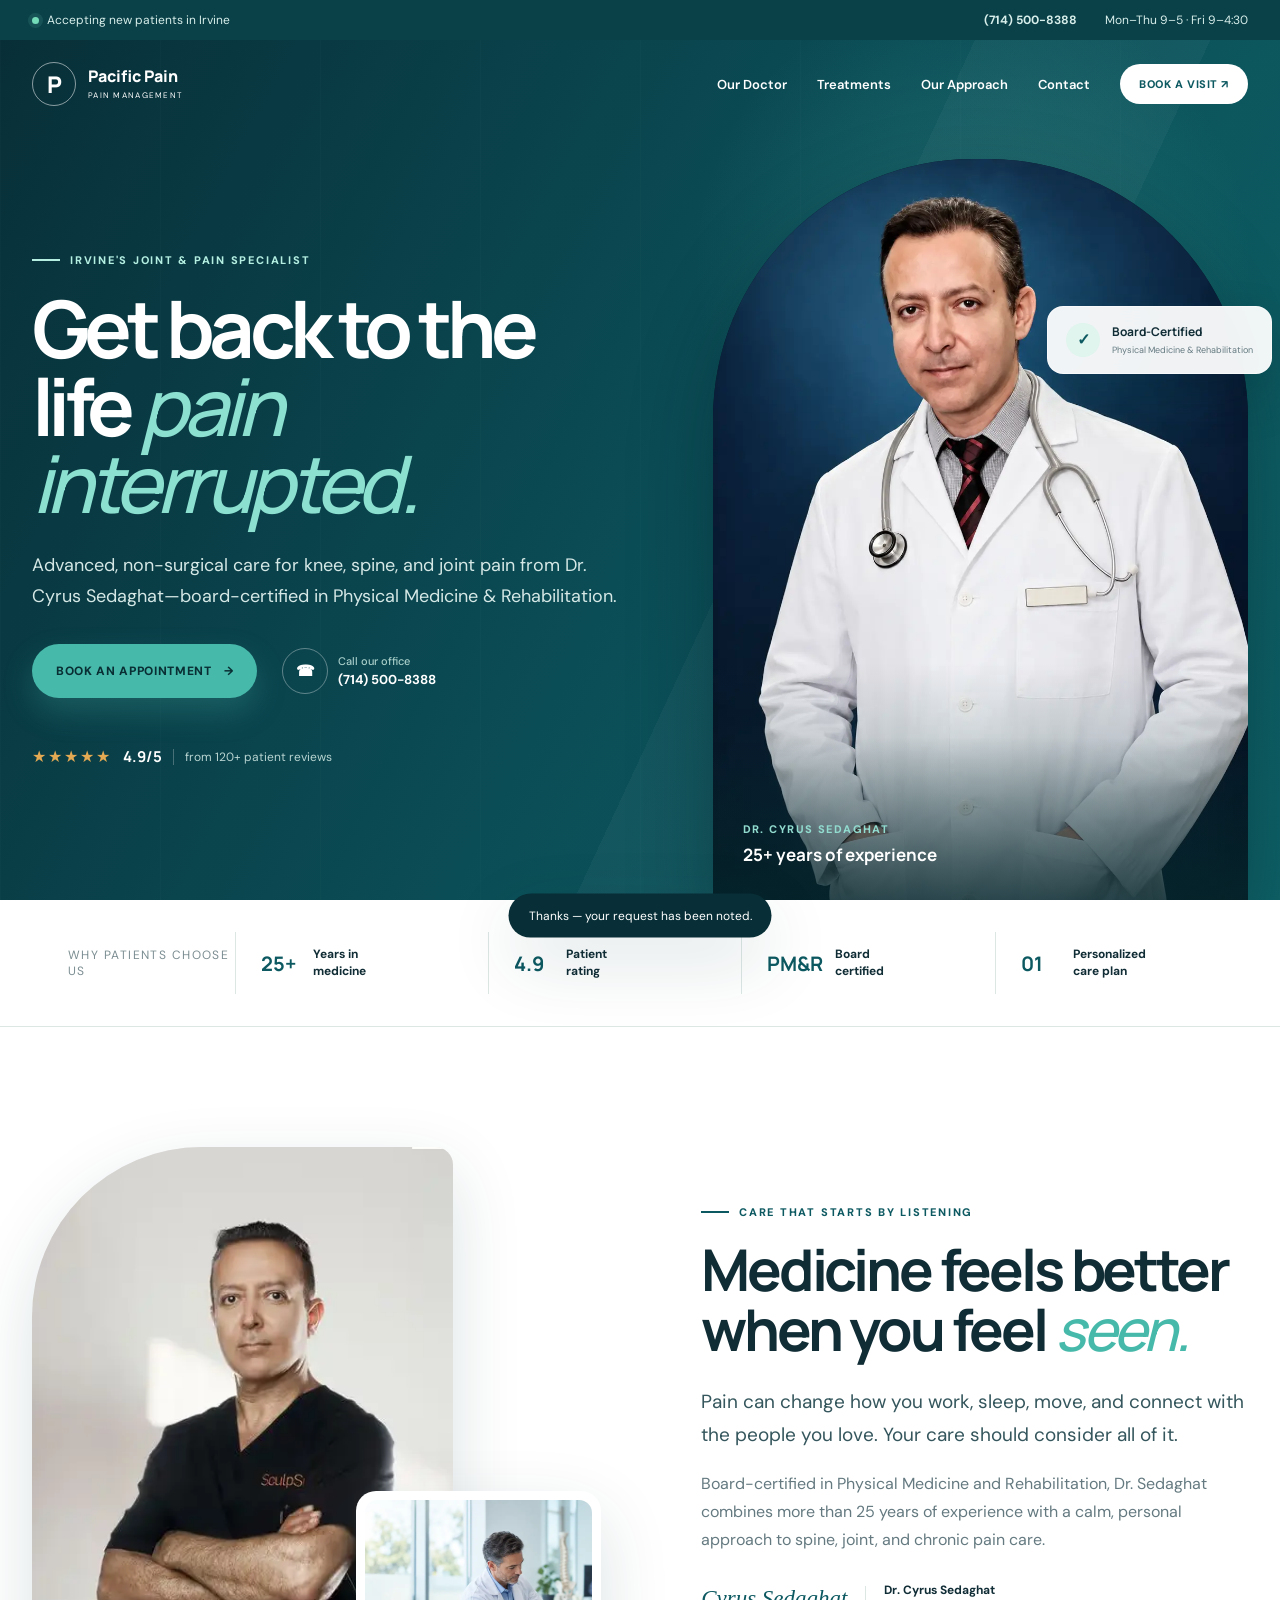
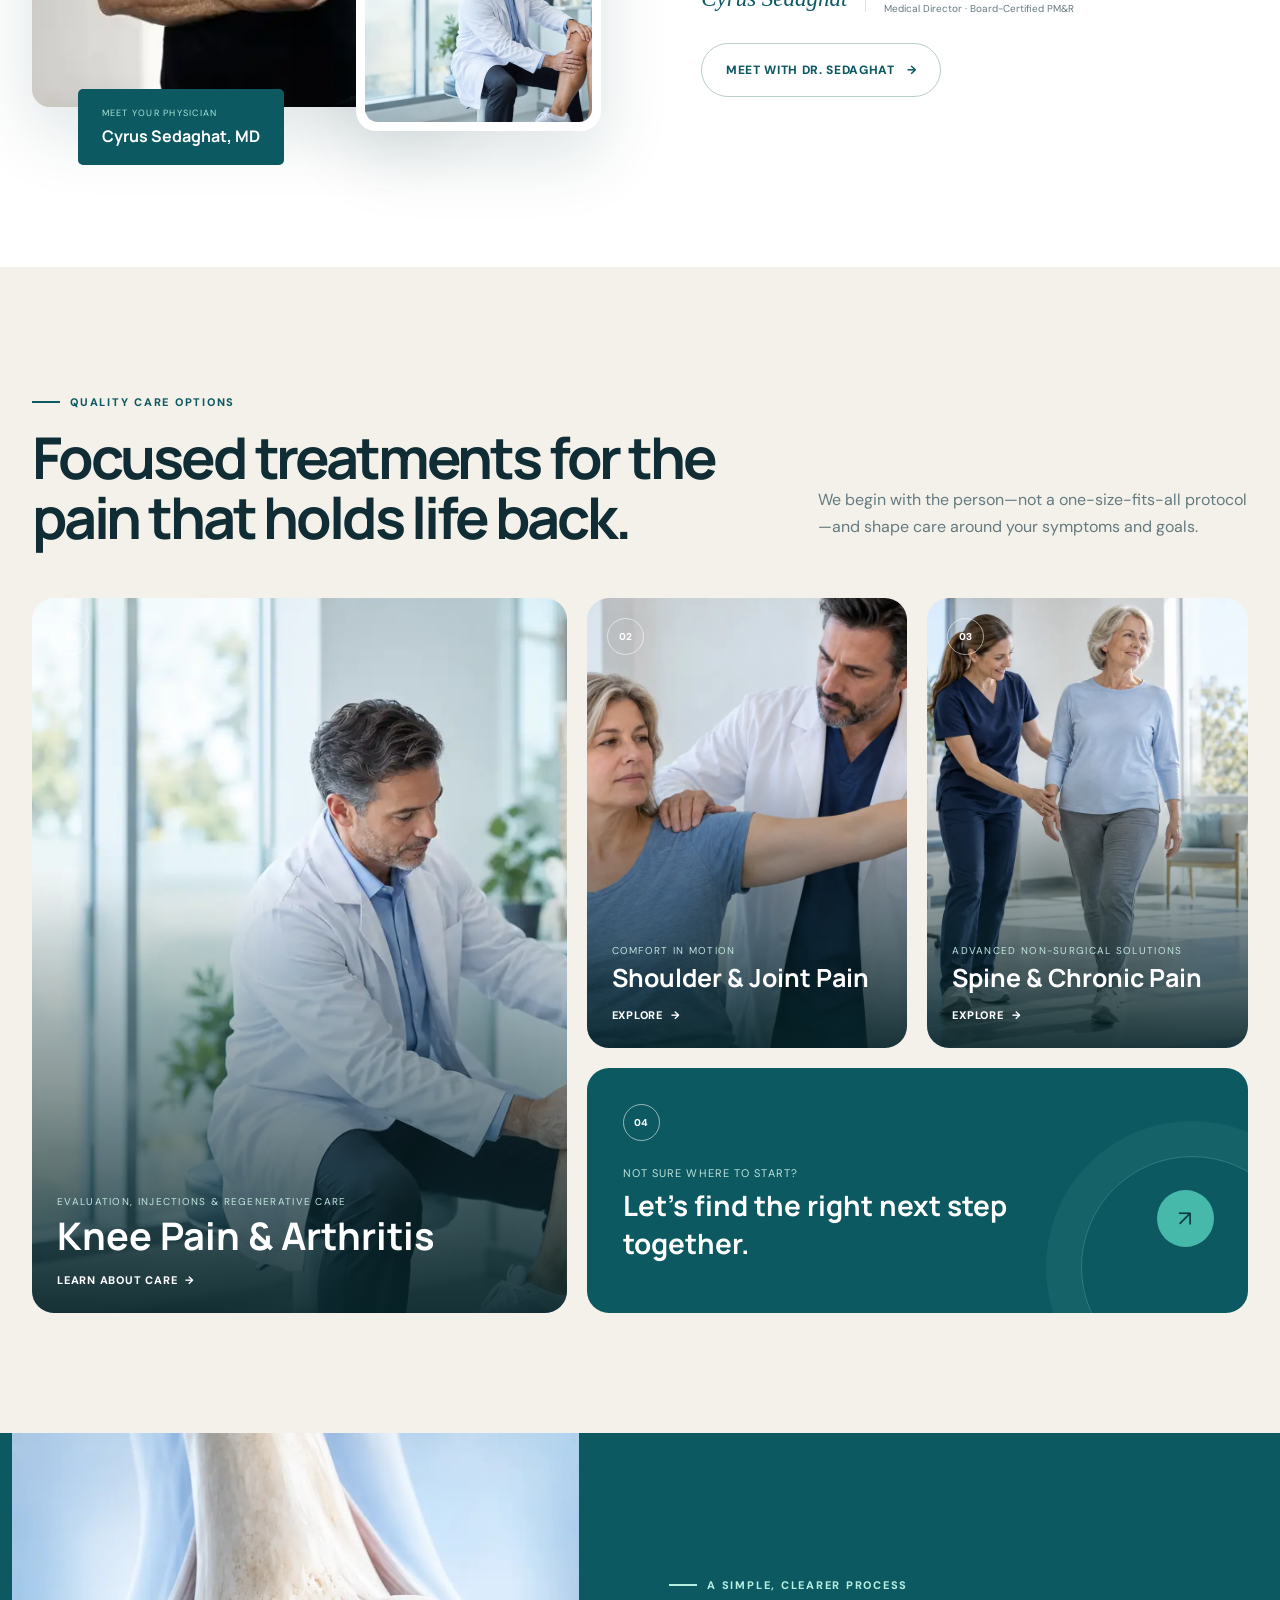
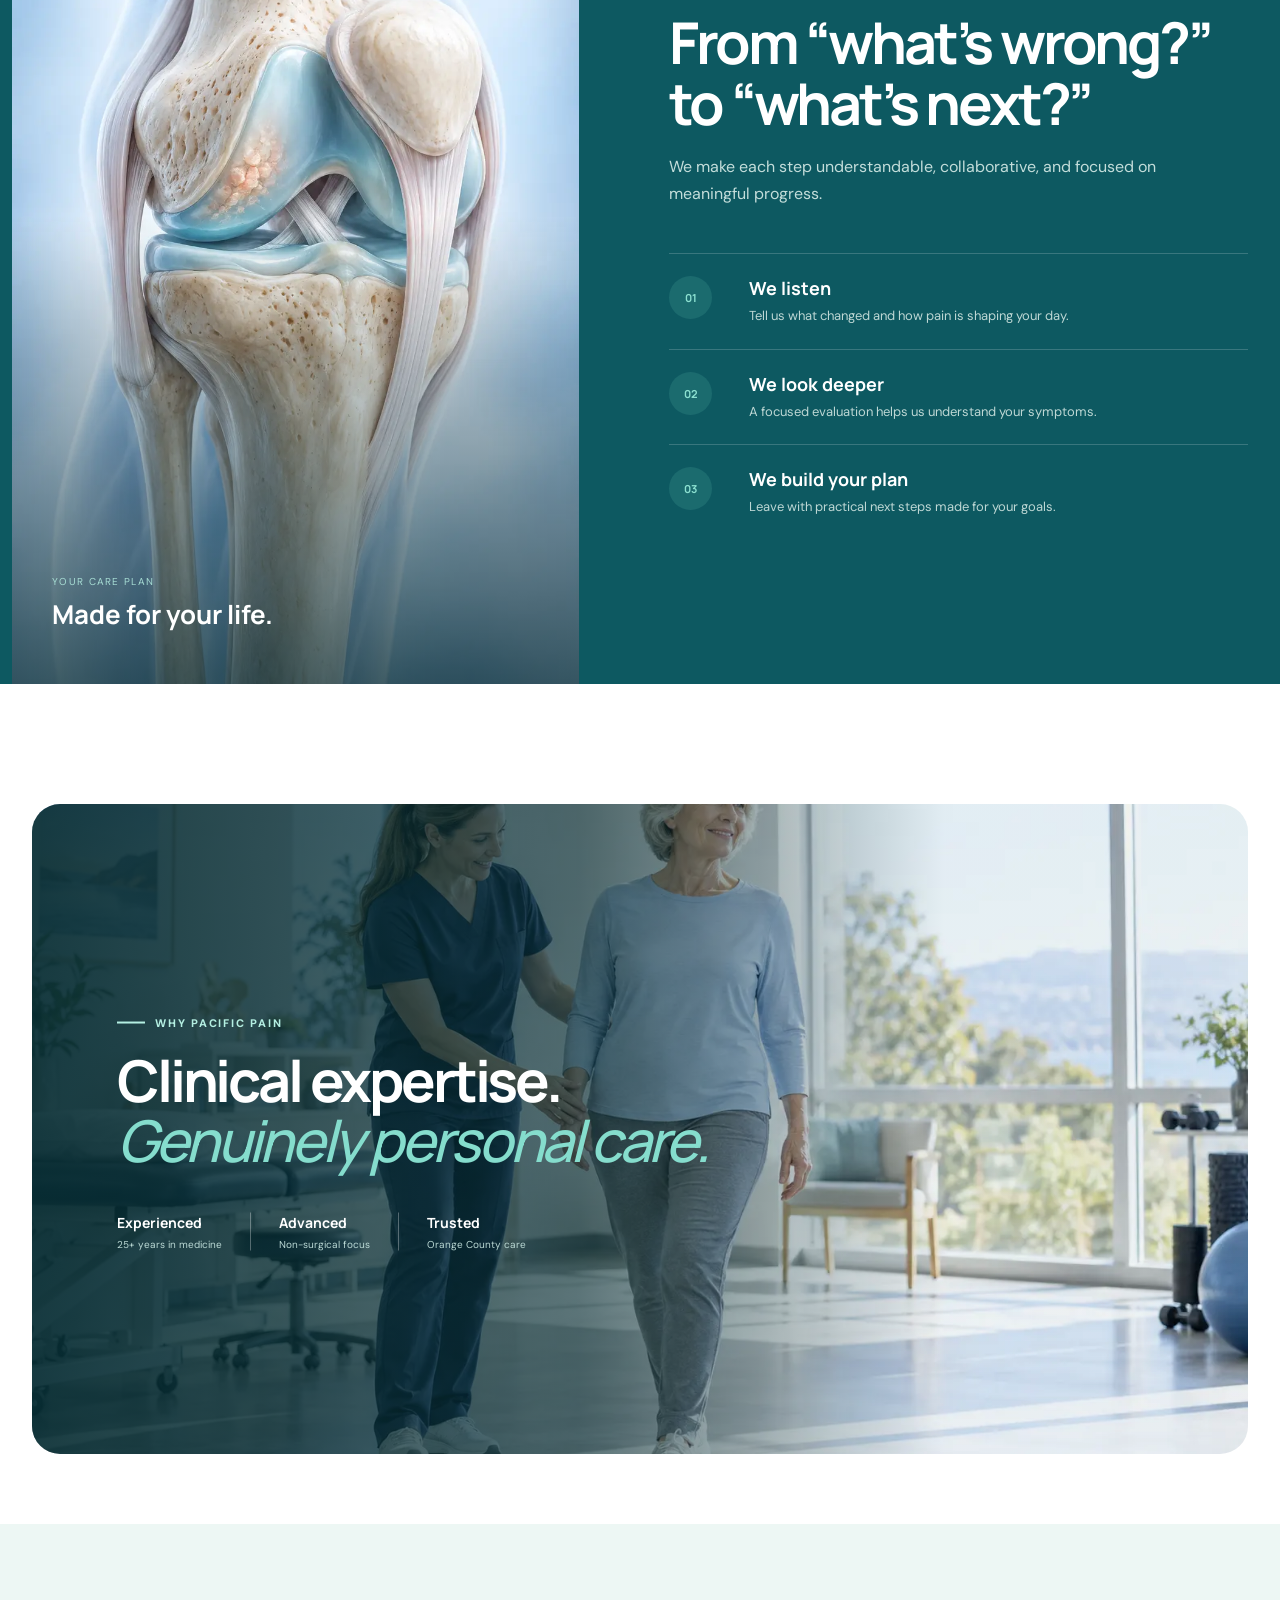
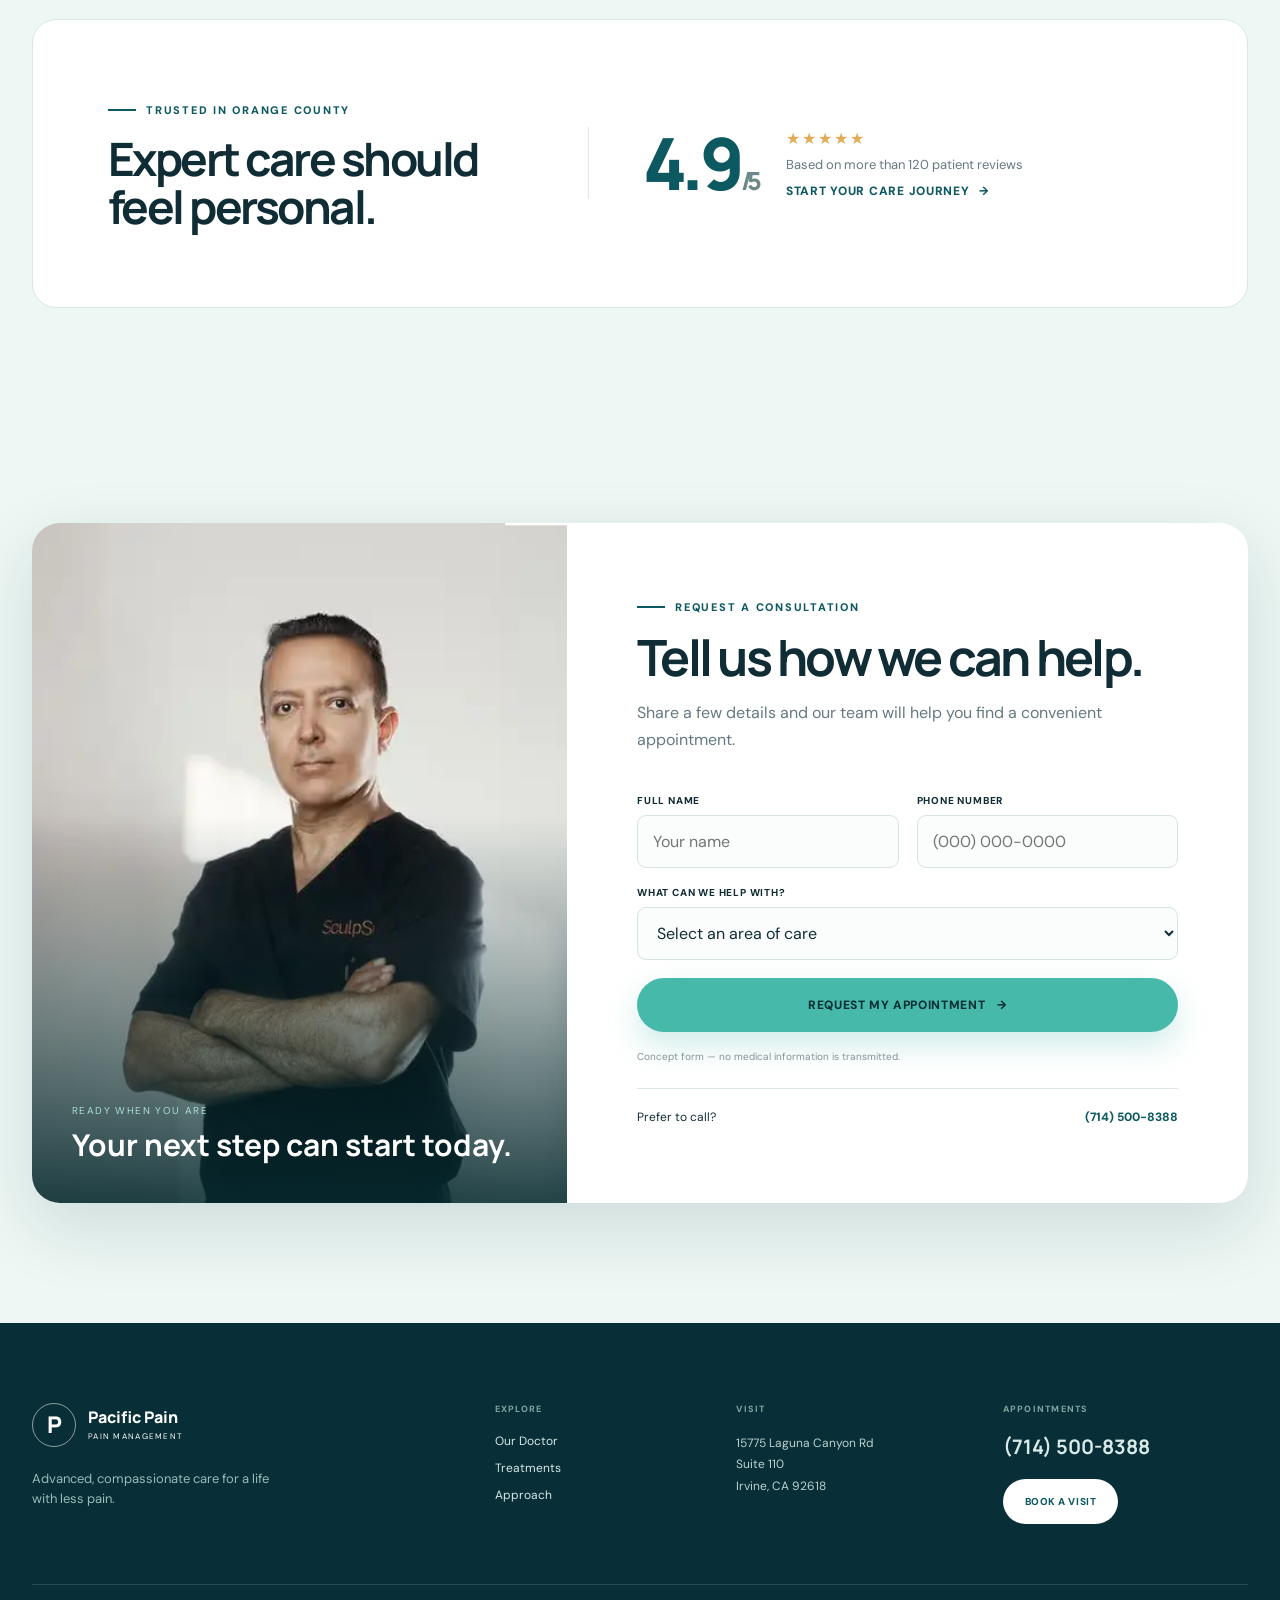
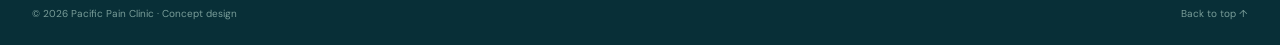
==== commit 19361cb6: "Rebuild hero with high-resolution physician portrait" ====
--- a/index.html
+++ b/index.html
@@ -24,24 +24,23 @@
 
   <main id="content">
     <section class="hero" id="top">
-      <div class="hero-orb"></div>
       <div class="container hero-grid">
         <div class="hero-copy reveal">
-          <span class="eyebrow">BOARD-CERTIFIED PAIN MANAGEMENT</span>
-          <h1>Move with <em>less pain.</em><br>Live with more freedom.</h1>
-          <p>Compassionate, advanced care for back, neck, joint, and complex pain—built around your life and your goals.</p>
-          <div class="hero-actions"><a class="btn btn-primary" href="#contact">Schedule a consultation <span>→</span></a><a class="text-link" href="#services"><span class="play">↓</span> Explore our care</a></div>
-          <div class="hero-proof"><div class="patient-faces" aria-hidden="true"><span>JS</span><span>AM</span><span>RK</span></div><div><strong>4.9/5 from 120+ reviews</strong><small>Trusted by patients across Orange County</small></div></div>
+          <span class="eyebrow">IRVINE'S JOINT &amp; PAIN SPECIALIST</span>
+          <h1>Get back to the life <em>pain interrupted.</em></h1>
+          <p>Advanced, non-surgical care for knee, spine, and joint pain from Dr. Cyrus Sedaghat—board-certified in Physical Medicine &amp; Rehabilitation.</p>
+          <div class="hero-actions"><a class="btn btn-primary" href="#contact">Book an appointment <span>→</span></a><a class="text-link" href="tel:+17145008388"><span class="call-icon">☎</span><span><small>Call our office</small>(714) 500-8388</span></a></div>
+          <div class="hero-rating"><span class="stars">★★★★★</span><strong>4.9/5</strong><small>from 120+ patient reviews</small></div>
         </div>
         <div class="hero-visual reveal">
-          <div class="doctor-frame"><img src="assets/images/dr-sedaghat-hero.webp" alt="Dr. Cyrus Sedaghat, pain management physician" fetchpriority="high"></div>
-          <div class="floating-card experience-card"><strong>25+</strong><span>years of clinical<br>experience</span></div>
-          <div class="floating-card availability-card"><span class="mini-check">✓</span><div><strong>Now welcoming patients</strong><small>Irvine, California</small></div></div>
-          <div class="dot-pattern" aria-hidden="true"></div>
+          <div class="doctor-frame"><img src="assets/images/dr-sedaghat-hero-premium.webp" alt="Dr. Cyrus Sedaghat, pain management physician" fetchpriority="high"></div>
+          <div class="doctor-name"><span>DR. CYRUS SEDAGHAT</span><strong>25+ years of experience</strong></div>
+          <div class="credential-card"><span class="credential-mark">✓</span><div><strong>Board-Certified</strong><small>Physical Medicine &amp; Rehabilitation</small></div></div>
         </div>
       </div>
-      <div class="container trust-strip reveal"><p>Care built on</p><div><strong>01</strong><span>Board-certified<br>expertise</span></div><div><strong>02</strong><span>Advanced<br>treatments</span></div><div><strong>03</strong><span>Clear, practical<br>guidance</span></div><div><strong>04</strong><span>Compassionate<br>appointments</span></div></div>
     </section>
+
+    <section class="trust-bar" aria-label="Practice highlights"><div class="container trust-strip reveal"><p>Why patients choose us</p><div><strong>25+</strong><span>Years in<br>medicine</span></div><div><strong>4.9</strong><span>Patient<br>rating</span></div><div><strong>PM&amp;R</strong><span>Board<br>certified</span></div><div><strong>01</strong><span>Personalized<br>care plan</span></div></div></section>
 
     <section class="doctor-story section" id="about">
       <div class="container story-grid">
@@ -82,7 +81,7 @@
 
     <section class="why-us section"><div class="container"><div class="why-banner reveal"><img src="assets/images/hip-mobility.webp" alt="Patient returning to comfortable movement" loading="lazy"><div class="why-overlay"><span class="eyebrow">WHY PACIFIC PAIN</span><h2>Clinical expertise.<br><em>Genuinely personal care.</em></h2><div class="why-points"><div><strong>Experienced</strong><span>25+ years in medicine</span></div><div><strong>Advanced</strong><span>Non-surgical focus</span></div><div><strong>Trusted</strong><span>Orange County care</span></div></div></div></div></div></section>
 
-    <section class="testimonial section"><div class="container testimonial-grid reveal"><div class="quote-mark">“</div><div><span class="eyebrow dark">THE PATIENT EXPERIENCE</span><h2>Feeling heard is part of feeling better.</h2></div><blockquote><p>“The visit was thoughtful and never rushed. I understood my options and knew exactly what the next step would be.”</p><footer><span>★★★★★</span><strong>Patient experience</strong></footer></blockquote></div></section>
+    <section class="testimonial section"><div class="container testimonial-grid reveal"><div><span class="eyebrow dark">TRUSTED IN ORANGE COUNTY</span><h2>Expert care should feel personal.</h2></div><div class="reputation-panel"><strong>4.9<span>/5</span></strong><div><span class="stars">★★★★★</span><p>Based on more than 120 patient reviews</p></div><a href="#contact">Start your care journey <span>→</span></a></div></div></section>
 
     <section class="contact section" id="contact">
       <div class="container contact-shell reveal">
--- a/styles.css
+++ b/styles.css
@@ -1,18 +1,37 @@
-:root{
-  --ink:#142e44;--ink-2:#35556a;--brand:#176f88;--aqua:#66c8c4;--mint:#dff5f0;
-  --sky:#eef8f8;--line:#d9e9ea;--paper:#fff;--warm:#f7fbfa;--accent:#e9a947;
-  --shadow:0 18px 50px rgba(17,59,78,.12);--radius:22px
+:root{--ink:#102c35;--muted:#647a80;--green:#0d5961;--teal:#47b9aa;--mint:#dff5ed;--cream:#f4f1ea;--paper:#fff;--line:#dce7e4;--gold:#e4a953;--shadow:0 24px 70px rgba(11,55,62,.14);--radius:26px}
+*{box-sizing:border-box}html{scroll-behavior:smooth}body{margin:0;color:var(--ink);background:var(--paper);font-family:"DM Sans",sans-serif;-webkit-font-smoothing:antialiased}body.menu-open{overflow:hidden}a{color:inherit;text-decoration:none}button,input,select{font:inherit}img{display:block;width:100%;height:100%;object-fit:cover}.container{width:min(1240px,calc(100% - 64px));margin-inline:auto}.skip-link{position:fixed;z-index:100;top:10px;left:10px;padding:10px 14px;background:#fff;transform:translateY(-150%)}.skip-link:focus{transform:none}.eyebrow{display:inline-flex;align-items:center;gap:10px;font-size:11px;font-weight:800;letter-spacing:.16em;color:#b4efe2}.eyebrow:before{content:"";width:28px;height:2px;background:currentColor}.eyebrow.dark{color:var(--green)}h1,h2,h3,p{margin-top:0}h1,h2,h3{font-family:"Manrope",sans-serif}h2{font-size:clamp(39px,4.5vw,64px);line-height:1.05;letter-spacing:-.055em}h2 em{font-weight:500;color:var(--teal)}.btn{display:inline-flex;align-items:center;justify-content:center;gap:12px;min-height:54px;padding:0 24px;border:0;border-radius:100px;font-size:12px;font-weight:800;letter-spacing:.055em;text-transform:uppercase;cursor:pointer;transition:.25s}.btn:hover{transform:translateY(-3px)}.btn-primary{background:var(--teal);color:#092f34;box-shadow:0 14px 30px rgba(71,185,170,.25)}.btn-primary:hover{background:#60cabb}.btn-outline{border:1px solid #b8ceca;background:transparent;color:var(--green)}.btn-light{background:white;color:var(--green);min-height:45px}.section{padding:120px 0}.reveal{opacity:0;transform:translateY(24px);transition:opacity .7s ease,transform .7s ease}.reveal.visible{opacity:1;transform:none}
+.topbar{height:40px;background:#0a4048;color:#d7eeea;font-size:12px}.topbar-inner{height:100%;display:flex;justify-content:space-between;align-items:center}.topbar p{margin:0}.topbar-inner>div{display:flex;gap:28px}.topbar a{font-weight:700}.status-dot{display:inline-block;width:7px;height:7px;margin-right:8px;border-radius:50%;background:#74dbb8;box-shadow:0 0 0 4px rgba(116,219,184,.12)}
+.site-header{position:absolute;z-index:20;top:40px;left:0;right:0;color:white}.site-header.is-sticky{position:fixed;top:0;background:rgba(9,59,67,.94);box-shadow:0 8px 30px rgba(5,35,41,.18);backdrop-filter:blur(16px)}.nav-shell{height:88px;display:flex;align-items:center;justify-content:space-between;gap:28px}.brand{display:flex;align-items:center;gap:12px}.brand-mark{width:44px;height:44px;border:1px solid rgba(255,255,255,.52);border-radius:50%;display:grid;place-items:center;font:800 23px/1 Manrope}.brand-copy{display:flex;flex-direction:column}.brand-copy strong{font:800 16px/1 Manrope}.brand-copy small{margin-top:6px;font-size:8px;letter-spacing:.16em}.main-nav{display:flex;align-items:center;gap:30px;font-size:13px;font-weight:600}.main-nav>a:not(.nav-cta){position:relative}.main-nav>a:not(.nav-cta):after{content:"";position:absolute;left:0;bottom:-8px;width:0;height:2px;background:#7cdcca;transition:.2s}.main-nav>a:hover:after{width:100%}.nav-cta{padding:13px 19px;border-radius:100px;background:white;color:var(--green);font-size:11px;font-weight:800;text-transform:uppercase;letter-spacing:.05em}.menu-toggle{display:none;width:44px;height:44px;border:1px solid rgba(255,255,255,.4);border-radius:50%;background:transparent}.menu-toggle span{display:block;width:17px;height:2px;margin:5px auto;background:white;transition:.2s}
+.hero{position:relative;min-height:900px;padding-top:88px;overflow:hidden;color:white;background:linear-gradient(116deg,#0c4851 0%,#0d5c63 64%,#0c5159 100%)}.hero:after{content:"";position:absolute;inset:0;pointer-events:none;background:linear-gradient(90deg,rgba(255,255,255,.035) 1px,transparent 1px);background-size:12.5% 100%;opacity:.4}.hero-orb{position:absolute;right:-9vw;top:80px;width:54vw;height:54vw;border-radius:50%;background:radial-gradient(circle at 35% 32%,#4cb7aa,#216f74 43%,#0d4b53 70%);opacity:.83}.hero-grid{position:relative;z-index:2;display:grid;grid-template-columns:1.02fr .98fr;align-items:center;min-height:665px}.hero-copy{padding:70px 0 38px}.hero h1{max-width:700px;margin:20px 0 27px;font-size:clamp(52px,6vw,82px);line-height:.98;letter-spacing:-.07em}.hero h1 em{color:#86dfce;font-weight:500}.hero-copy>p{max-width:570px;margin-bottom:32px;color:#d5e8e6;font-size:18px;line-height:1.72}.hero-actions{display:flex;align-items:center;gap:25px}.text-link{display:inline-flex;align-items:center;gap:10px;font-size:13px;font-weight:700}.play{width:40px;height:40px;border:1px solid rgba(255,255,255,.42);border-radius:50%;display:grid;place-items:center}.hero-proof{display:flex;align-items:center;gap:14px;margin-top:53px}.patient-faces{display:flex}.patient-faces span{width:37px;height:37px;margin-left:-8px;border:2px solid var(--green);border-radius:50%;display:grid;place-items:center;background:#d8eee8;color:var(--green);font-size:9px;font-weight:800}.patient-faces span:first-child{margin:0}.hero-proof strong,.hero-proof small{display:block}.hero-proof strong{font-size:12px}.hero-proof small{margin-top:3px;color:#b8d3d1;font-size:10px}.hero-visual{position:relative;align-self:end;height:670px}.doctor-frame{position:absolute;inset:40px 0 0 3%;overflow:hidden;border-radius:300px 300px 26px 26px;background:#0b172c;box-shadow:0 35px 70px rgba(4,31,36,.3)}.doctor-frame:after{content:"";position:absolute;inset:0;background:linear-gradient(0deg,rgba(7,46,51,.42),transparent 32%)}.doctor-frame img{object-position:center top}.floating-card{position:absolute;z-index:2;border:1px solid rgba(255,255,255,.4);box-shadow:var(--shadow);backdrop-filter:blur(15px)}.experience-card{left:-28px;bottom:50px;display:flex;align-items:center;gap:12px;padding:18px 20px;border-radius:16px;background:rgba(255,255,255,.94);color:var(--ink)}.experience-card strong{font:800 34px Manrope;color:var(--green)}.experience-card span{font-size:10px;line-height:1.4;text-transform:uppercase;letter-spacing:.08em}.availability-card{right:-20px;top:120px;display:flex;align-items:center;gap:11px;padding:15px 17px;border-radius:14px;background:rgba(9,54,62,.82)}.availability-card strong,.availability-card small{display:block}.availability-card strong{font-size:11px}.availability-card small{margin-top:4px;color:#bee0dc;font-size:9px}.mini-check{width:30px;height:30px;border-radius:50%;display:grid;place-items:center;background:#69d1bd;color:#073f45;font-weight:800}.dot-pattern{position:absolute;right:-36px;bottom:25px;width:110px;height:100px;background:radial-gradient(circle,#7bd5c5 2px,transparent 2px);background-size:15px 15px;opacity:.4}.trust-strip{position:relative;z-index:3;display:grid;grid-template-columns:.8fr repeat(4,1fr);align-items:center;min-height:118px;border-radius:22px 22px 0 0;background:#fff;color:var(--ink);box-shadow:0 -5px 40px rgba(4,35,40,.08)}.trust-strip>p{margin:0;padding-left:36px;color:#7b8d91;font-size:11px;text-transform:uppercase;letter-spacing:.12em}.trust-strip>div{min-height:58px;display:flex;align-items:center;gap:12px;padding:0 25px;border-left:1px solid var(--line)}.trust-strip strong{font:700 17px Manrope;color:var(--teal)}.trust-strip span{font-size:12px;line-height:1.45;font-weight:700}
+.story-grid{display:grid;grid-template-columns:1.02fr .98fr;align-items:center;gap:100px}.story-gallery{position:relative;min-height:600px}.portrait-card{width:74%;height:560px;overflow:hidden;border-radius:170px 18px 18px 18px;background:#eee;box-shadow:var(--shadow)}.portrait-card img{object-position:center}.detail-card{position:absolute;right:0;bottom:16px;width:43%;height:240px;padding:9px;border-radius:20px;background:white;box-shadow:var(--shadow)}.detail-card img{border-radius:13px}.gallery-caption{position:absolute;left:8%;bottom:-18px;padding:18px 24px;background:var(--green);color:white;border-radius:5px}.gallery-caption span,.gallery-caption strong{display:block}.gallery-caption span{font-size:9px;letter-spacing:.14em;color:#aae5d9}.gallery-caption strong{margin-top:6px;font:700 16px Manrope}.story-copy h2{margin:20px 0 25px}.story-copy>p{color:var(--muted);line-height:1.75}.story-copy .lead{font-size:19px;color:#34565c}.signature-row{display:flex;align-items:center;gap:18px;margin:28px 0}.signature{font:italic 23px Georgia;color:var(--green);padding-right:18px;border-right:1px solid var(--line)}.signature-row strong,.signature-row small{display:block}.signature-row strong{font-size:12px}.signature-row small{margin-top:4px;color:var(--muted);font-size:10px}
+.services{background:var(--cream)}.section-head{display:grid;grid-template-columns:1.25fr .75fr;gap:70px;align-items:end;margin-bottom:50px}.section-head h2{max-width:820px;margin:18px 0 0}.section-head>p{max-width:460px;margin:0 0 8px;color:var(--muted);font-size:16px;line-height:1.7}.service-bento{display:grid;grid-template-columns:1.25fr .75fr .75fr;grid-template-rows:450px 245px;gap:20px}.service-card{position:relative;overflow:hidden;border-radius:22px;color:white}.service-feature{grid-row:span 2}.service-card img{transition:transform .6s ease}.service-card:hover img{transform:scale(1.04)}.image-shade{position:absolute;inset:0;background:linear-gradient(0deg,rgba(6,35,39,.9),transparent 62%)}.service-index{position:absolute;z-index:2;top:20px;left:20px;width:37px;height:37px;border-radius:50%;display:grid;place-items:center;border:1px solid rgba(255,255,255,.55);font-size:10px;font-weight:800}.service-copy{position:absolute;z-index:2;left:25px;right:25px;bottom:24px}.service-copy p{margin:0 0 7px;color:#bfe6df;font-size:10px;text-transform:uppercase;letter-spacing:.13em}.service-copy h3{margin:0;font-size:25px;line-height:1.1}.service-feature .service-copy h3{font-size:38px}.service-copy a{display:inline-flex;gap:8px;margin-top:16px;font-size:11px;font-weight:800;text-transform:uppercase;letter-spacing:.07em}.service-note{position:relative;grid-column:span 2;padding:36px;background:var(--green);color:white;border-radius:22px;overflow:hidden}.service-note:after{content:"";position:absolute;right:-55px;bottom:-65px;width:220px;height:220px;border:1px solid rgba(130,222,205,.26);border-radius:50%;box-shadow:0 0 0 35px rgba(130,222,205,.07)}.service-note .service-index{position:static}.service-note p{margin:25px 0 6px;color:#bde3dc;font-size:11px;text-transform:uppercase;letter-spacing:.1em}.service-note h3{max-width:480px;margin:0;font-size:28px}.round-link{position:absolute;z-index:2;right:34px;top:50%;width:57px;height:57px;border-radius:50%;display:grid;place-items:center;background:var(--teal);color:#083b40;font-size:22px;transition:.2s}.round-link:hover{transform:rotate(45deg)}
+.approach{padding:0;background:var(--green);color:white}.approach-grid{display:grid;grid-template-columns:.9fr 1.1fr;min-height:740px}.approach-visual{position:relative;margin-left:calc((1240px - 100vw)/2);min-width:0}.approach-visual:after{content:"";position:absolute;inset:0;background:linear-gradient(0deg,rgba(3,35,40,.7),transparent 55%)}.approach-visual img{object-position:center 55%}.image-label{position:absolute;z-index:2;left:max(40px,calc((100vw - 1240px)/2 + 20px));bottom:52px}.image-label span,.image-label strong{display:block}.image-label span{font-size:10px;letter-spacing:.13em;color:#a7ddd4}.image-label strong{margin-top:8px;font:700 26px Manrope}.approach-copy{display:flex;flex-direction:column;justify-content:center;padding:90px 0 90px 90px}.approach-copy h2{max-width:640px;margin:20px 0}.approach-copy>p{max-width:560px;color:#c3ddda;line-height:1.7}.process-list{list-style:none;margin:30px 0 0;padding:0}.process-list li{display:grid;grid-template-columns:60px 1fr;gap:20px;padding:22px 0;border-top:1px solid rgba(255,255,255,.18)}.process-list li>span{width:43px;height:43px;border-radius:50%;display:grid;place-items:center;background:rgba(122,219,201,.13);color:#8ce0d0;font:700 11px Manrope}.process-list h3{margin:0 0 6px;font-size:18px}.process-list p{margin:0;color:#bdd7d4;font-size:13px;line-height:1.55}
+.why-us{padding-bottom:70px}.why-banner{position:relative;height:650px;overflow:hidden;border-radius:28px}.why-banner:after{content:"";position:absolute;inset:0;background:linear-gradient(90deg,rgba(7,45,51,.92) 0%,rgba(7,45,51,.65) 45%,rgba(7,45,51,.05) 75%)}.why-banner img{object-position:center 45%}.why-overlay{position:absolute;z-index:2;left:7%;top:50%;width:58%;color:white;transform:translateY(-50%)}.why-overlay h2{margin:20px 0 42px}.why-overlay h2 em{color:#85ddcd}.why-points{display:flex}.why-points>div{padding:0 28px;border-left:1px solid rgba(255,255,255,.3)}.why-points>div:first-child{padding-left:0;border-left:0}.why-points strong,.why-points span{display:block}.why-points strong{font:700 14px Manrope}.why-points span{margin-top:6px;color:#bcdad6;font-size:10px}
+.testimonial{padding-top:50px;background:linear-gradient(#fff 0 42%,#edf7f4 42%)}.testimonial-grid{position:relative;display:grid;grid-template-columns:.8fr 1.2fr;gap:90px;padding:75px;border-radius:24px;background:white;box-shadow:var(--shadow)}.testimonial h2{margin:18px 0 0;font-size:46px}.testimonial blockquote{margin:0;padding-left:50px;border-left:1px solid var(--line)}.testimonial blockquote p{font:600 27px/1.5 Manrope;letter-spacing:-.025em}.testimonial blockquote footer{display:flex;justify-content:space-between;gap:20px;margin-top:30px}.testimonial blockquote span{color:var(--gold);letter-spacing:3px}.testimonial blockquote strong{font-size:11px}.quote-mark{position:absolute;right:45px;top:-50px;color:var(--teal);font:180px/.8 Georgia;opacity:.18}
+.contact{background:#edf7f4}.contact-shell{display:grid;grid-template-columns:.88fr 1.12fr;min-height:680px;overflow:hidden;border-radius:28px;background:white;box-shadow:var(--shadow)}.contact-visual{position:relative;overflow:hidden;background:#eee}.contact-visual:after{content:"";position:absolute;inset:0;background:linear-gradient(0deg,rgba(6,42,47,.88),transparent 57%)}.contact-visual img{object-position:center}.contact-image-copy{position:absolute;z-index:2;left:40px;right:40px;bottom:40px;color:white}.contact-image-copy span,.contact-image-copy strong{display:block}.contact-image-copy span{font-size:10px;letter-spacing:.14em;color:#a8e0d5}.contact-image-copy strong{margin-top:10px;font:700 30px/1.2 Manrope}.contact-panel{display:flex;flex-direction:column;justify-content:center;padding:65px 70px}.contact-panel h2{margin:17px 0 15px;font-size:50px}.contact-panel>p{max-width:560px;color:var(--muted);line-height:1.7}.contact-panel form{display:grid;grid-template-columns:1fr 1fr;gap:18px;margin-top:25px}.contact-panel label{display:grid;gap:8px}.contact-panel label span{font-size:10px;font-weight:800;text-transform:uppercase;letter-spacing:.08em}.contact-panel input,.contact-panel select{width:100%;height:53px;padding:0 15px;border:1px solid #d5e4e1;border-radius:9px;background:#fbfdfc;color:var(--ink);outline:0}.contact-panel input:focus,.contact-panel select:focus{border-color:var(--teal);box-shadow:0 0 0 3px rgba(71,185,170,.12)}.contact-panel .full{grid-column:span 2}.contact-panel form small{color:#849397;font-size:10px}.direct-contact{display:flex;justify-content:space-between;margin-top:25px;padding-top:20px;border-top:1px solid var(--line);font-size:12px}.direct-contact a{font-weight:800;color:var(--green)}
+.site-footer{padding:80px 0 25px;background:#082f37;color:#d8e9e7}.footer-grid{display:grid;grid-template-columns:1.6fr .7fr .8fr 1fr;gap:70px}.footer-grid .brand{color:white}.footer-grid>div:first-child>p{max-width:260px;margin:22px 0 0;color:#99bbb7;font-size:13px;line-height:1.6}.footer-grid>div:not(:first-child){display:flex;flex-direction:column;align-items:flex-start;gap:11px;font-size:12px}.footer-label{margin-bottom:7px;color:#7ea49f;font-size:9px;font-weight:800;letter-spacing:.14em;text-transform:uppercase}.footer-grid p{color:#bed1cf;line-height:1.8}.footer-call>a:first-of-type{font:700 20px Manrope}.footer-call .btn{margin-top:8px;padding-inline:22px;font-size:10px}.footer-bottom{display:flex;justify-content:space-between;margin-top:60px;padding-top:22px;border-top:1px solid rgba(255,255,255,.13);color:#799d99;font-size:10px}.toast{position:fixed;z-index:80;bottom:24px;left:50%;padding:14px 20px;border-radius:100px;background:#082f37;color:white;box-shadow:var(--shadow);font-size:12px;transform:translate(-50%,140%);transition:.3s}.toast.show{transform:translate(-50%,0)}
+@media(max-width:1050px){.hero h1{font-size:59px}.hero-grid{grid-template-columns:1.05fr .95fr}.trust-strip{grid-template-columns:repeat(4,1fr)}.trust-strip>p{display:none}.trust-strip>div:first-of-type{border-left:0}.story-grid{gap:60px}.service-bento{grid-template-columns:1.1fr .9fr;grid-template-rows:400px 340px 220px}.service-feature{grid-row:span 2}.service-note{grid-column:span 2}.approach-copy{padding-left:60px}.footer-grid{gap:35px}}
+@media(max-width:800px){.container{width:min(100% - 40px,1240px)}.main-nav{display:none;position:fixed;inset:110px 20px auto;padding:28px;border-radius:18px;background:#0a4149;box-shadow:var(--shadow);flex-direction:column;align-items:stretch}.site-header.is-sticky .main-nav{inset:78px 20px auto}.main-nav.open{display:flex}.nav-cta{text-align:center}.menu-toggle{display:block}.menu-toggle[aria-expanded=true] span:first-child{transform:translateY(3.5px) rotate(45deg)}.menu-toggle[aria-expanded=true] span:last-child{transform:translateY(-3.5px) rotate(-45deg)}.hero{min-height:auto}.hero-grid{grid-template-columns:1fr;padding-top:80px}.hero-copy{padding-bottom:35px}.hero-visual{height:590px;width:min(100%,560px);margin:auto}.hero-orb{top:470px;right:-30%;width:100vw;height:100vw}.trust-strip{grid-template-columns:repeat(2,1fr);margin-top:28px}.trust-strip>div{border-bottom:1px solid var(--line)}.story-grid,.section-head,.approach-grid,.testimonial-grid,.contact-shell{grid-template-columns:1fr}.section{padding:85px 0}.story-gallery{width:min(100%,590px)}.story-copy{padding-top:20px}.section-head{gap:20px}.service-bento{grid-template-columns:1fr 1fr;grid-template-rows:560px 340px 220px}.service-feature{grid-column:span 2;grid-row:auto}.approach-visual{height:600px;margin:0 -20px}.approach-copy{padding:80px 20px}.image-label{left:40px}.why-overlay{width:82%}.testimonial-grid{gap:40px;padding:50px}.testimonial blockquote{padding:30px 0 0;border-left:0;border-top:1px solid var(--line)}.contact-visual{height:560px}.footer-grid{grid-template-columns:1.3fr 1fr 1fr}.footer-call{grid-column:2}.availability-card{right:0}.experience-card{left:0}}
+@media(max-width:560px){.container{width:min(100% - 28px,1240px)}.topbar{height:37px}.topbar-inner{justify-content:center}.topbar p,.topbar-inner span{display:none}.site-header{top:37px}.nav-shell{height:74px}.brand-mark{width:39px;height:39px}.hero-grid{padding-top:56px}.hero h1{font-size:46px}.hero-copy>p{font-size:16px}.hero-actions{align-items:stretch;flex-direction:column}.text-link{justify-content:center}.hero-proof{margin-top:35px}.hero-visual{height:485px}.doctor-frame{inset:30px 0 0}.availability-card{top:65px}.experience-card{bottom:30px}.trust-strip{grid-template-columns:1fr 1fr}.trust-strip>div{padding:15px;gap:9px}.trust-strip span{font-size:10px}.trust-strip strong{font-size:14px}.section{padding:72px 0}h2{font-size:39px}.story-gallery{min-height:470px}.portrait-card{height:440px;width:86%}.detail-card{width:45%;height:160px}.gallery-caption{left:0}.signature-row{align-items:flex-start}.service-bento{display:grid;grid-template-columns:1fr;grid-template-rows:none}.service-card,.service-feature{grid-column:auto;height:390px}.service-note{grid-column:auto;min-height:250px}.service-feature .service-copy h3{font-size:30px}.round-link{right:25px;top:auto;bottom:25px}.approach-visual{height:470px;margin:0 -14px}.approach-copy{padding:70px 0}.why-us{padding-bottom:35px}.why-banner{height:590px}.why-banner:after{background:linear-gradient(0deg,rgba(7,45,51,.94),rgba(7,45,51,.12))}.why-overlay{top:auto;left:28px;right:28px;bottom:35px;width:auto;transform:none}.why-points{display:grid;grid-template-columns:1fr 1fr;gap:22px}.why-points>div{padding:0;border:0}.testimonial{padding-top:35px}.testimonial-grid{padding:34px 25px}.testimonial h2{font-size:37px}.testimonial blockquote p{font-size:21px}.testimonial blockquote footer{flex-direction:column}.contact-visual{height:430px}.contact-panel{padding:45px 24px}.contact-panel h2{font-size:39px}.contact-panel form{grid-template-columns:1fr}.contact-panel .full{grid-column:auto}.footer-grid{grid-template-columns:1fr 1fr;gap:45px 25px}.footer-grid>div:first-child{grid-column:span 2}.footer-call{grid-column:auto}.footer-bottom{gap:20px}.reveal{transform:translateY(14px)}}
+@media(prefers-reduced-motion:reduce){html{scroll-behavior:auto}.reveal{opacity:1;transform:none;transition:none}.service-card img,.btn{transition:none}}
+
+/* Hero rebuild: self-contained viewport, no overlap with following content */
+.hero{
+  display:block;
+  min-height:calc(100svh - 40px);
+  padding-top:88px;
+  overflow:hidden;
+  background:
+    radial-gradient(circle at 76% 26%,rgba(96,202,187,.2),transparent 24%),
+    linear-gradient(118deg,#082f38 0%,#0b4d56 52%,#0e6268 100%);
 }
-*{box-sizing:border-box}html{scroll-behavior:smooth}body{margin:0;background:var(--paper);color:var(--ink);font-family:"DM Sans",sans-serif}a{text-decoration:none;color:inherit}button,input,select,textarea{font:inherit}img{display:block;width:100%;height:100%;object-fit:cover}.container{width:min(1180px,calc(100% - 48px));margin:auto}.eyebrow{display:inline-flex;align-items:center;gap:10px;color:var(--brand);font-size:11px;letter-spacing:.16em;font-weight:800}.eyebrow:before{content:"";height:2px;width:30px;background:currentColor}.eyebrow.light{color:#d9f5f2}.section-title{font:800 clamp(35px,4vw,54px)/1.05 Manrope,sans-serif;letter-spacing:-.055em;margin:15px 0;color:var(--ink)}.section-lead{max-width:540px;color:#66808e;font-size:16px;line-height:1.75}.btn{display:inline-flex;align-items:center;justify-content:center;gap:10px;padding:15px 21px;border-radius:100px;border:1px solid transparent;font-size:12px;font-weight:800;letter-spacing:.06em;text-transform:uppercase;transition:.25s}.btn-primary{background:var(--brand);color:white;box-shadow:0 12px 24px rgba(23,111,136,.2)}.btn-primary:hover{transform:translateY(-3px);background:#125f75}.btn-white{background:white;color:var(--ink)}.btn-ghost{border-color:rgba(255,255,255,.55);color:white}.btn-ghost:hover{background:white;color:var(--ink)}
-.topbar{background:#103f58;color:#d5edef;font-size:12px}.topbar .container{display:flex;justify-content:space-between;align-items:center;min-height:39px}.topbar a{font-weight:700}.topbar span+span{margin-left:24px}.topbar .notice{display:flex;align-items:center;gap:8px}.topbar .notice:before{content:"●";color:#7cdbbb;font-size:8px}
-.site-header{position:absolute;top:39px;left:0;right:0;z-index:20;color:white}.nav-shell{height:84px;display:flex;align-items:center;justify-content:space-between;gap:25px}.brand{display:flex;align-items:center;gap:11px;flex:none}.brand-mark{width:41px;height:41px;border:1px solid rgba(255,255,255,.65);border-radius:50%;display:grid;place-items:center;font:800 22px/1 Manrope}.brand-text{display:flex;flex-direction:column;line-height:1}.brand b{font:800 15px Manrope}.brand small{font-size:8px;letter-spacing:.17em;margin-top:5px}.main-nav{display:flex;align-items:center;gap:30px;font-size:13px;font-weight:600}.main-nav a{position:relative}.main-nav a:not(.nav-cta):after{content:"";position:absolute;left:0;bottom:-8px;height:2px;width:0;background:#8ee1d1;transition:.2s}.main-nav a:hover:after{width:100%}.nav-cta{background:white;color:var(--ink);padding:13px 18px;border-radius:100px;font-size:11px;font-weight:800;letter-spacing:.06em}.menu-toggle{display:none;border:0;background:transparent;color:#fff;font-size:26px}
-.hero{min-height:770px;position:relative;isolation:isolate;overflow:hidden;color:white;background:#155a71}.hero:before{content:"";position:absolute;z-index:-1;inset:0;background:linear-gradient(90deg,rgba(8,48,67,.97) 0%,rgba(11,68,84,.92) 43%,rgba(10,58,75,.17) 72%,rgba(11,58,75,.08) 100%)}.hero-photo{position:absolute;z-index:-2;inset:0 0 0 35%;background:#d6eff0}.hero-photo:after{content:"";position:absolute;inset:0;background:linear-gradient(90deg,#155a71 0%,transparent 40%),linear-gradient(0deg,rgba(7,48,64,.2),transparent 35%)}.hero-photo img{object-position:58% center}.hero .container{padding-top:190px}.hero-content{max-width:665px}.hero h1{font:800 clamp(48px,6.1vw,79px)/.98 Manrope,sans-serif;letter-spacing:-.07em;margin:20px 0 24px}.hero h1 em{font-style:normal;color:#90ded0}.hero p{font-size:18px;line-height:1.6;max-width:520px;color:#e0f1f1;margin:0 0 31px}.hero-actions{display:flex;gap:13px;flex-wrap:wrap}.hero-trust{position:absolute;z-index:2;bottom:0;left:0;right:0;background:rgba(255,255,255,.95);color:var(--ink);border-top:1px solid rgba(255,255,255,.35)}.trust-grid{display:grid;grid-template-columns:1.15fr repeat(3,1fr);min-height:112px}.trust-grid>div{display:flex;align-items:center;gap:13px;padding:20px 25px;border-left:1px solid var(--line)}.trust-grid>div:first-child{border-left:0;padding-left:0}.trust-icon{width:39px;height:39px;display:grid;place-items:center;border-radius:50%;background:var(--mint);color:var(--brand);font-weight:800}.trust-grid b{font:800 14px Manrope}.trust-grid p{font-size:12px;color:#6a818c;margin:4px 0 0;line-height:1.4}
-.intro{padding:135px 0 120px;display:grid;grid-template-columns:1.05fr .95fr;gap:90px;align-items:center}.photo-collage{min-height:510px;position:relative}.photo-main{height:462px;width:83%;border-radius:var(--radius);overflow:hidden;box-shadow:var(--shadow)}.photo-main img{object-position:center}.photo-accent{position:absolute;right:0;bottom:0;width:42%;height:208px;padding:10px;background:white;border-radius:17px;box-shadow:var(--shadow)}.photo-accent img{border-radius:10px;object-position:center}.experience{position:absolute;z-index:2;left:-30px;bottom:42px;background:var(--brand);color:#fff;border-radius:15px;padding:20px 24px;box-shadow:0 17px 30px rgba(17,78,99,.25)}.experience strong{display:block;font:800 36px/1 Manrope}.experience span{font-size:11px;letter-spacing:.06em}.intro-copy .section-lead{margin:23px 0}.check-list{list-style:none;margin:27px 0 31px;padding:0;display:grid;gap:13px}.check-list li{font-size:14px;font-weight:600}.check-list li:before{content:"✓";display:inline-grid;place-items:center;width:21px;height:21px;margin-right:10px;border-radius:50%;color:var(--brand);background:var(--mint);font-weight:800}
-.services{padding:105px 0;background:var(--warm)}.section-heading{display:flex;align-items:end;justify-content:space-between;gap:25px;margin-bottom:43px}.section-heading .section-title{max-width:620px}.services .section-lead{margin:0 0 3px}.service-grid{display:grid;grid-template-columns:repeat(4,1fr);gap:19px}.service-card{background:white;border:1px solid #e5efef;border-radius:18px;overflow:hidden;transition:.28s}.service-card:hover{transform:translateY(-8px);box-shadow:var(--shadow);border-color:transparent}.service-image{height:205px;position:relative}.service-image:after{content:"";position:absolute;inset:0;background:linear-gradient(0deg,rgba(7,43,59,.35),transparent 60%)}.service-number{position:absolute;z-index:2;left:17px;bottom:14px;color:white;font-size:12px;font-weight:800;letter-spacing:.1em}.service-card .card-content{padding:21px 20px 23px}.service-card h3{font:800 18px Manrope;margin:0 0 10px}.service-card p{color:#6a818c;font-size:13px;line-height:1.55;margin:0}.service-link{display:inline-flex;gap:8px;margin-top:17px;color:var(--brand);font-size:12px;font-weight:800}.service-link:after{content:"→";font-size:16px;line-height:11px}
-.process{padding:128px 0;background:#113f57;color:white}.process .section-title{color:white;max-width:590px}.process .section-lead{color:#c9e0e3}.process-head{display:flex;justify-content:space-between;align-items:end;gap:35px;margin-bottom:55px}.process-steps{display:grid;grid-template-columns:repeat(3,1fr);gap:42px}.step{border-top:1px solid rgba(203,237,234,.35);padding-top:20px}.step span{color:#8edfd2;font:800 16px Manrope}.step h3{font:800 21px Manrope;margin:17px 0 10px}.step p{color:#c9e0e3;font-size:14px;line-height:1.65;max-width:280px}
-.why{padding:125px 0}.why-layout{display:grid;grid-template-columns:.98fr 1.02fr;gap:84px;align-items:center}.why-photo{height:560px;border-radius:var(--radius);overflow:hidden;box-shadow:var(--shadow)}.why-photo img{object-position:center}.benefit-list{margin-top:29px}.benefit{display:grid;grid-template-columns:50px 1fr;gap:16px;padding:20px 0;border-bottom:1px solid var(--line)}.benefit:first-child{border-top:1px solid var(--line)}.benefit .benefit-icon{height:45px;width:45px;border-radius:13px;display:grid;place-items:center;background:var(--mint);color:var(--brand);font-weight:800;font-size:19px}.benefit h3{margin:0 0 6px;font:800 16px Manrope}.benefit p{margin:0;color:#6b828d;font-size:13px;line-height:1.6}
-.testimonials{background:var(--sky);padding:110px 0}.review-layout{display:grid;grid-template-columns:.82fr 1.18fr;gap:65px;align-items:center}.review-quote{font:800 38px/1.28 Manrope;letter-spacing:-.045em;margin:17px 0 26px}.rating{color:var(--accent);letter-spacing:3px;font-size:15px}.reviewer{display:flex;align-items:center;gap:11px;margin-top:27px}.avatar{height:42px;width:42px;border-radius:50%;background:#cde9e5;display:grid;place-items:center;font-weight:800;font-size:12px}.reviewer small{display:block;color:#6a818d;margin-top:3px}.testimonials .section-title{max-width:390px}.contact{padding:125px 0}.contact-box{display:grid;grid-template-columns:.9fr 1.1fr;overflow:hidden;border-radius:25px;background:var(--brand);box-shadow:var(--shadow)}.contact-copy{padding:64px 55px;color:white;background:linear-gradient(145deg,#124e68,#166f87)}.contact-copy .section-title{color:white}.contact-copy p{line-height:1.7;color:#d4e8e9;max-width:390px}.contact-details{list-style:none;padding:18px 0 0;margin:0}.contact-details li{padding:13px 0;border-top:1px solid rgba(255,255,255,.24);font-size:14px}.contact-details li:before{content:"●";color:#89dfd0;font-size:9px;margin-right:10px}.appointment-form{padding:50px;background:white;display:grid;grid-template-columns:1fr 1fr;gap:14px;align-content:center}.appointment-form input,.appointment-form select,.appointment-form textarea{width:100%;border:1px solid #d8e5e6;border-radius:8px;padding:14px;background:#fbfdfd;color:var(--ink);outline:0;font-size:13px}.appointment-form textarea{grid-column:span 2;height:90px;resize:vertical}.appointment-form select{color:#68808b}.appointment-form button{grid-column:span 2;justify-self:start}.form-note{grid-column:span 2;margin:1px 0 0;color:#7b929a;font-size:11px}
-.final-cta{background:#e1f4f1;padding:86px 0;text-align:center}.final-cta .section-title{max-width:720px;margin:16px auto}.final-cta p{margin:0 auto 25px;max-width:520px;line-height:1.6;color:#637d88}.site-footer{background:#102d42;color:#d7e6e9;padding:57px 0 24px}.footer-top{display:flex;justify-content:space-between;gap:30px;align-items:flex-start}.site-footer .brand{color:white}.footer-links{display:flex;gap:25px;font-size:13px}.footer-bottom{margin-top:42px;padding-top:21px;border-top:1px solid rgba(255,255,255,.16);display:flex;justify-content:space-between;font-size:11px;color:#9bb4bb}.toast{position:fixed;z-index:50;bottom:22px;left:50%;transform:translate(-50%,150%);padding:13px 18px;border-radius:8px;background:var(--ink);color:white;font-size:13px;box-shadow:var(--shadow);transition:.3s}.toast.show{transform:translate(-50%,0)}
-@media(max-width:900px){.main-nav{gap:17px}.intro,.why-layout{gap:45px}.service-grid{grid-template-columns:repeat(2,1fr)}.trust-grid{grid-template-columns:repeat(2,1fr)}.trust-grid>div:first-child{padding-left:25px}.process-steps{gap:25px}.contact-copy{padding:48px 36px}.appointment-form{padding:36px}}
-@media(max-width:700px){.container{width:min(100% - 36px,1180px)}.topbar .container{justify-content:center}.topbar .notice{display:none}.topbar span+span{margin-left:12px}.site-header{top:39px}.nav-shell{height:70px}.main-nav{display:none;position:absolute;top:70px;left:0;right:0;background:#103f58;padding:20px;flex-direction:column;align-items:stretch;gap:18px;box-shadow:var(--shadow)}.main-nav.open{display:flex}.main-nav a{padding:5px}.main-nav .nav-cta{text-align:center}.menu-toggle{display:block}.hero{min-height:740px}.hero-photo{left:0}.hero-photo:after{background:linear-gradient(90deg,rgba(8,48,67,.9),rgba(11,68,84,.63)),linear-gradient(0deg,rgba(7,48,64,.38),transparent)}.hero .container{padding-top:160px}.hero h1{font-size:51px}.hero-trust{position:relative;margin-top:70px}.trust-grid{grid-template-columns:1fr}.trust-grid>div{min-height:75px;padding:14px 0;border:0;border-bottom:1px solid var(--line)}.trust-grid>div:first-child{padding-left:0}.trust-grid>div:last-child{border-bottom:0}.intro,.why-layout,.review-layout,.contact-box{grid-template-columns:1fr}.intro{padding:82px 0;gap:48px}.photo-collage{min-height:415px}.photo-main{height:370px}.photo-accent{height:155px}.experience{left:0;bottom:17px}.services,.process,.why,.testimonials,.contact{padding:82px 0}.section-heading,.process-head{display:block}.section-heading .section-lead,.process-head .section-lead{margin-top:15px}.process-steps{grid-template-columns:1fr;gap:28px}.why-layout{gap:40px}.why-photo{height:420px;order:-1}.review-layout{gap:30px}.contact-copy{padding:46px 30px}.appointment-form{padding:30px}.footer-top,.footer-bottom{flex-direction:column;gap:24px}.footer-links{flex-wrap:wrap}.footer-bottom{margin-top:35px}}
-@media(max-width:470px){.hero h1{font-size:42px}.hero p{font-size:16px}.hero-actions{display:grid}.hero-actions .btn{text-align:center}.service-grid{grid-template-columns:1fr}.photo-main{width:88%}.photo-accent{width:46%}.experience{padding:15px}.experience strong{font-size:29px}.section-title{font-size:35px}.appointment-form{grid-template-columns:1fr}.appointment-form textarea,.appointment-form button,.form-note{grid-column:span 1}.footer-links{gap:15px}}+.hero:before{content:"";position:absolute;inset:0;pointer-events:none;background:linear-gradient(115deg,transparent 0 58%,rgba(255,255,255,.035) 58% 72%,transparent 72%)}
+.hero-grid{min-height:calc(100svh - 128px);grid-template-columns:minmax(0,1.06fr) minmax(430px,.94fr);gap:clamp(40px,6vw,96px)}
+.hero-copy{align-self:center;padding:54px 0 70px}.hero h1{max-width:760px;margin:22px 0 28px;font-size:clamp(54px,6.2vw,86px);line-height:.98}.hero h1 em{display:inline;color:#8be0d0}.hero-copy>p{max-width:610px;font-size:18px;line-height:1.72}.call-icon{width:46px;height:46px;border:1px solid rgba(255,255,255,.35);border-radius:50%;display:grid;place-items:center;font-size:15px}.text-link>span:last-child{display:flex;flex-direction:column;gap:3px}.text-link small{color:#a9cfca;font-size:11px;font-weight:500}.hero-rating{display:flex;align-items:center;gap:11px;margin-top:48px}.stars{color:var(--gold);letter-spacing:2px}.hero-rating strong{font:700 15px Manrope}.hero-rating small{padding-left:11px;border-left:1px solid rgba(255,255,255,.25);color:#b8d4d1;font-size:12px}
+.hero-visual{align-self:stretch;height:auto;min-height:610px}.doctor-frame{inset:4% 0 0;border-radius:260px 260px 0 0;background:#071b2c;box-shadow:0 35px 80px rgba(2,24,29,.34)}.doctor-frame:before{content:"";position:absolute;z-index:2;inset:auto 0 0;height:22%;background:linear-gradient(transparent,rgba(5,37,43,.7));pointer-events:none}.doctor-frame img{object-position:center top}.doctor-name{position:absolute;z-index:3;left:30px;bottom:34px;color:white}.doctor-name span,.doctor-name strong{display:block}.doctor-name span{color:#91dbcf;font-size:11px;font-weight:800;letter-spacing:.13em}.doctor-name strong{margin-top:7px;font:700 17px Manrope}.credential-card{position:absolute;z-index:4;right:-24px;top:23%;display:flex;align-items:center;gap:12px;width:225px;padding:16px 18px;border:1px solid rgba(255,255,255,.48);border-radius:16px;background:rgba(255,255,255,.94);color:var(--ink);box-shadow:0 22px 50px rgba(4,36,41,.2);backdrop-filter:blur(14px)}.credential-mark{flex:0 0 auto;width:34px;height:34px;border-radius:50%;display:grid;place-items:center;background:var(--mint);color:var(--green);font-weight:800}.credential-card strong,.credential-card small{display:block}.credential-card strong{font:700 12px Manrope}.credential-card small{margin-top:4px;color:var(--muted);font-size:9px;line-height:1.35}
+.trust-bar{position:relative;z-index:5;background:white;border-bottom:1px solid var(--line)}.trust-strip{min-height:126px;border-radius:0;box-shadow:none}.trust-strip>p{font-size:12px}.trust-strip>div{min-height:62px}.trust-strip strong{min-width:40px;font-size:20px;color:var(--green)}
+.testimonial{padding:95px 0;background:#edf7f4}.testimonial-grid{align-items:center;box-shadow:none;border:1px solid #d8e8e4}.reputation-panel{display:grid;grid-template-columns:auto 1fr;align-items:center;gap:8px 28px;padding-left:54px;border-left:1px solid var(--line)}.reputation-panel>strong{grid-row:span 2;font:800 72px/1 Manrope;color:var(--green);letter-spacing:-.06em}.reputation-panel>strong span{font-size:25px;color:#6b8988}.reputation-panel p{margin:7px 0 0;color:var(--muted);font-size:13px}.reputation-panel>a{grid-column:2;display:inline-flex;gap:9px;color:var(--green);font-size:12px;font-weight:800;text-transform:uppercase;letter-spacing:.06em}
+
+@media(max-width:1050px){.hero-grid{grid-template-columns:minmax(0,1fr) minmax(360px,.82fr);gap:42px}.hero h1{font-size:60px}.credential-card{right:0}.reputation-panel{padding-left:36px}}
+@media(max-width:800px){.hero{min-height:auto;padding-top:88px}.hero-grid{grid-template-columns:1fr;min-height:0;padding-top:55px}.hero-copy{padding:35px 0}.hero-visual{width:min(100%,580px);height:650px;min-height:0}.doctor-frame{inset:20px 0 0}.trust-strip{margin-top:0}.reputation-panel{padding:30px 0 0;border-top:1px solid var(--line);border-left:0}}
+@media(max-width:560px){.hero{padding-top:74px}.hero-grid{padding-top:28px}.hero h1{font-size:47px}.hero-copy>p{font-size:16px}.hero-rating{flex-wrap:wrap;margin-top:34px}.hero-rating small{padding-left:0;border-left:0}.hero-visual{height:525px}.doctor-frame{inset:22px -18px 0;border-radius:190px 190px 0 0}.credential-card{right:-4px;top:17%;width:204px}.doctor-name{left:16px;bottom:22px}.trust-strip{min-height:0}.trust-strip>p{display:none}.trust-strip>div{min-height:86px}.reputation-panel{grid-template-columns:1fr}.reputation-panel>strong{grid-row:auto}.reputation-panel>a{grid-column:auto}}
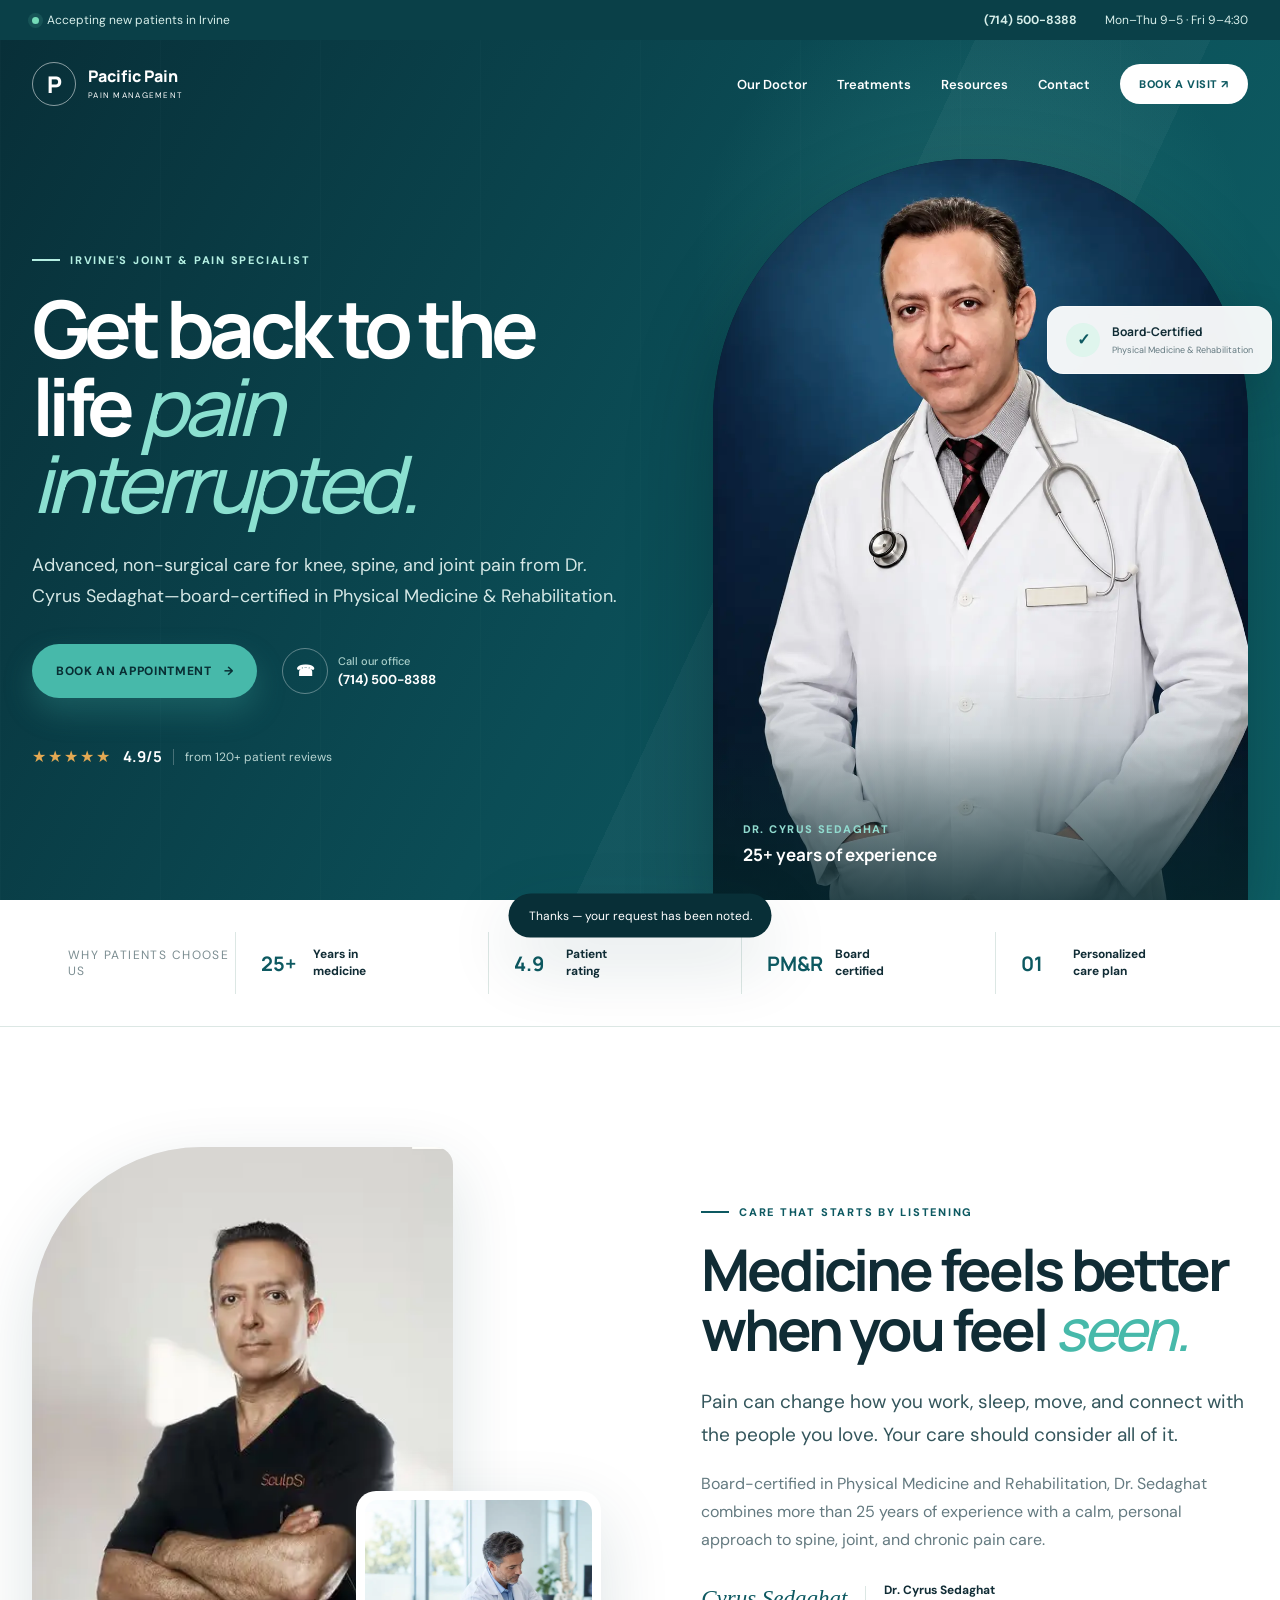
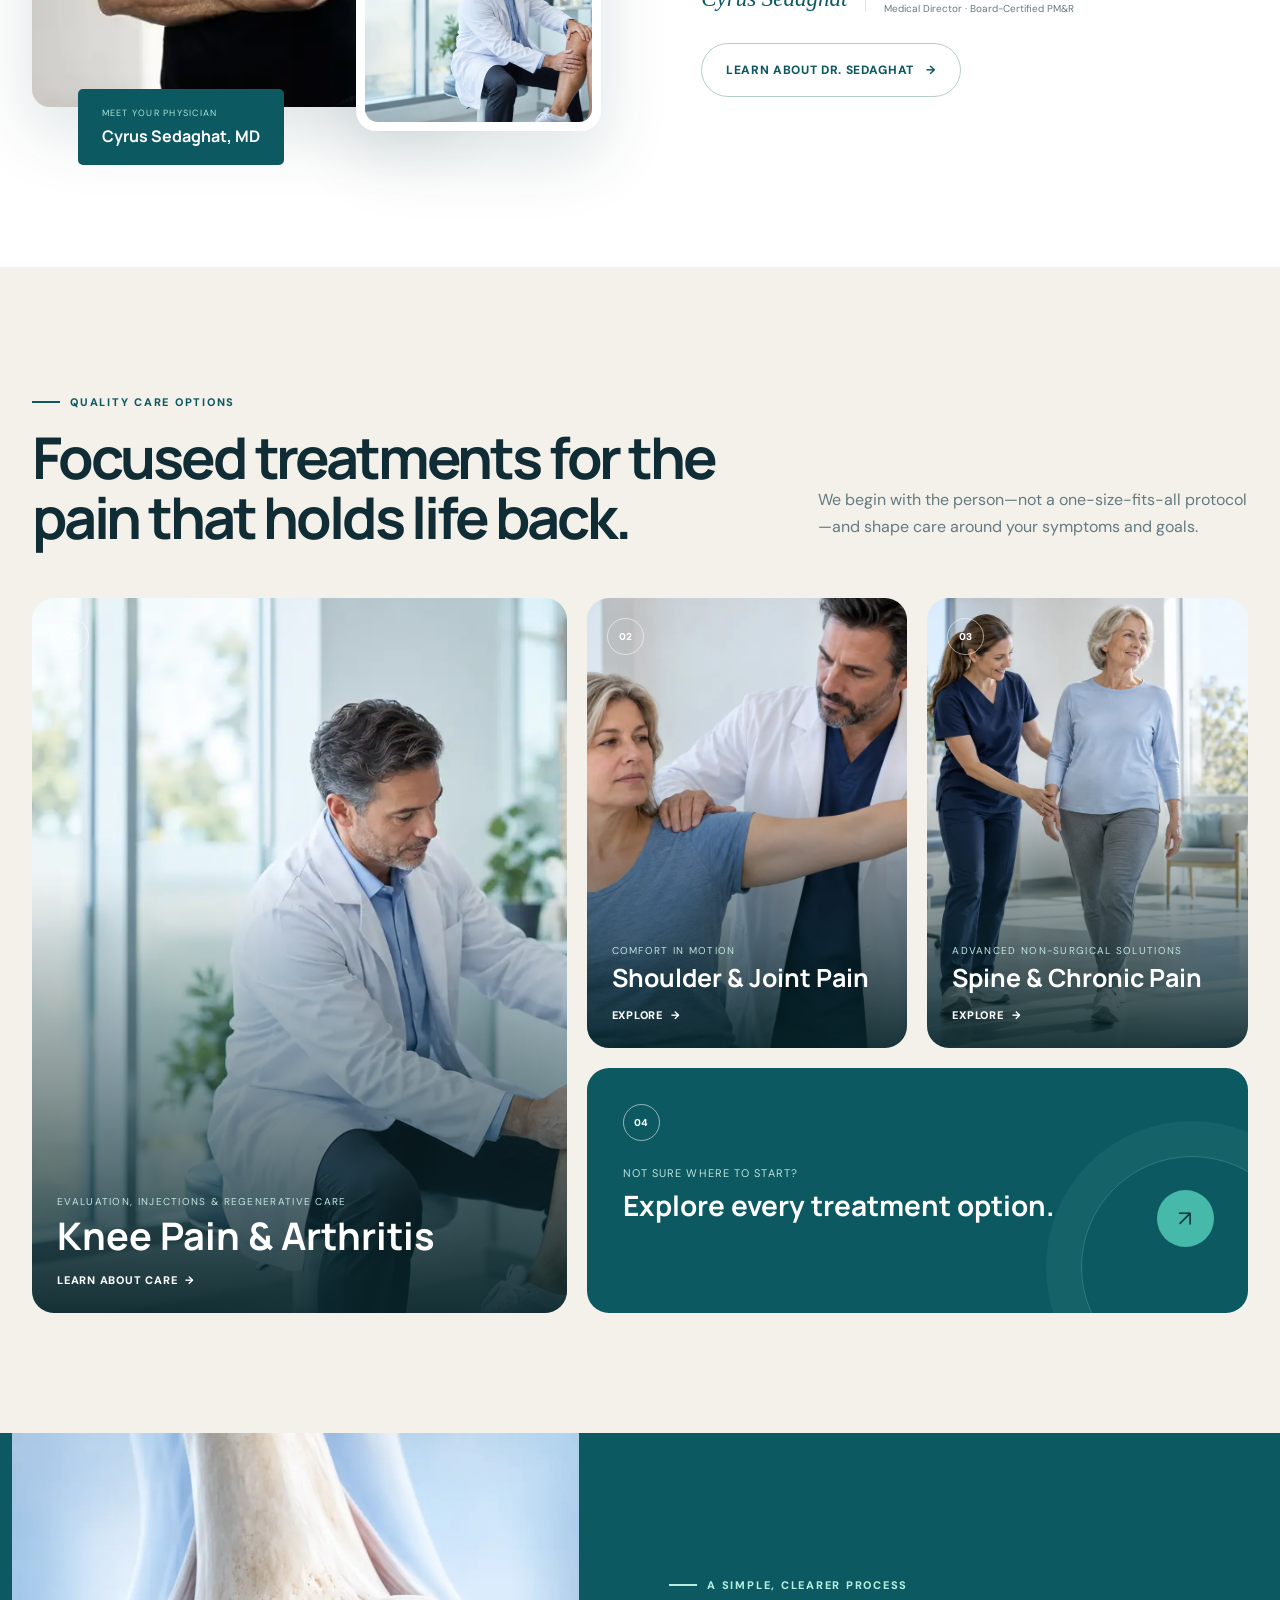
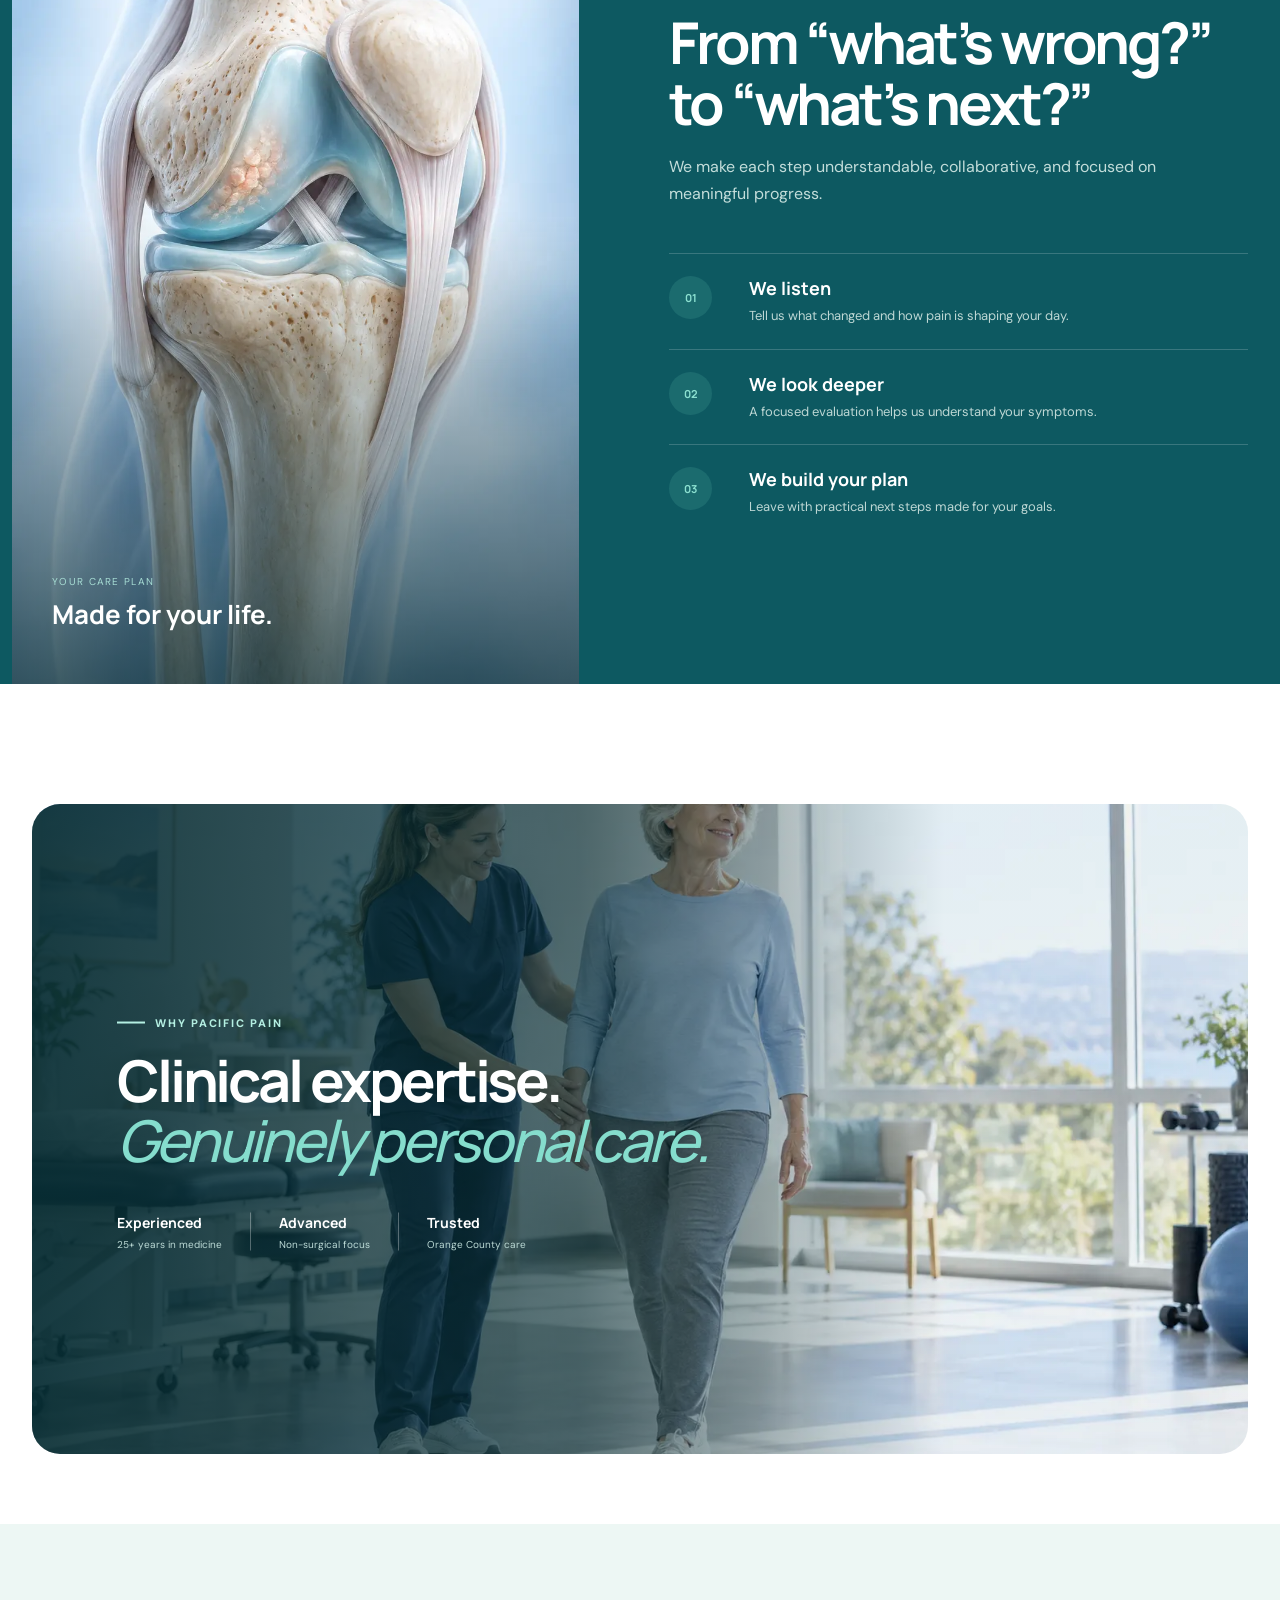
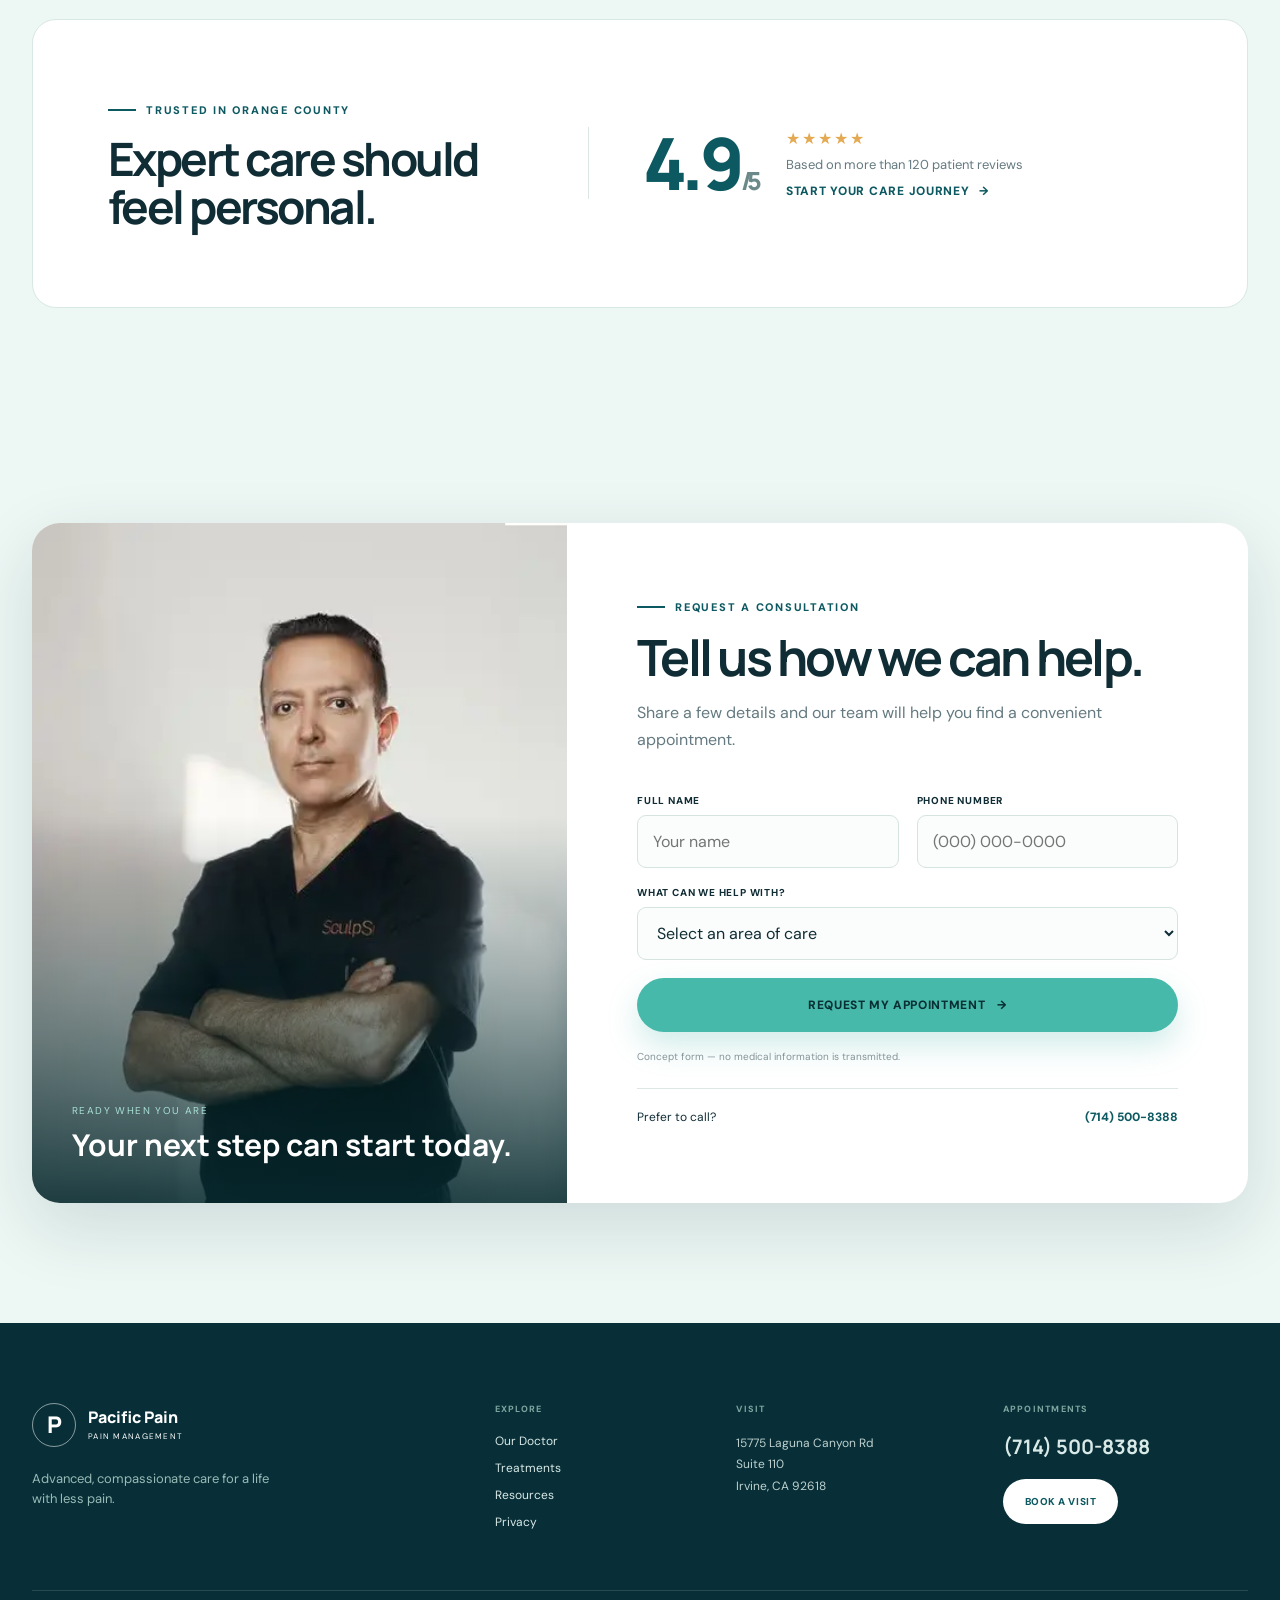
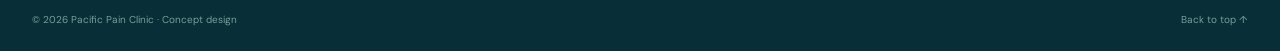
==== commit 5ea7e4ae: "Build and connect complete clinic website pages" ====
--- a/index.html
+++ b/index.html
@@ -16,8 +16,8 @@
   <div class="topbar"><div class="container topbar-inner"><p><span class="status-dot"></span>Accepting new patients in Irvine</p><div><a href="tel:+17145008388">(714) 500-8388</a><span>Mon–Thu 9–5 · Fri 9–4:30</span></div></div></div>
   <header class="site-header">
     <div class="container nav-shell">
-      <a class="brand" href="#top" aria-label="Pacific Pain Clinic home"><span class="brand-mark">P</span><span class="brand-copy"><strong>Pacific Pain</strong><small>PAIN MANAGEMENT</small></span></a>
-      <nav class="main-nav" id="main-nav" aria-label="Main navigation"><a href="#about">Our Doctor</a><a href="#services">Treatments</a><a href="#approach">Our Approach</a><a href="#contact">Contact</a><a href="#contact" class="nav-cta">Book a visit <span>↗</span></a></nav>
+      <a class="brand" href="index.html" aria-label="Pacific Pain Clinic home"><span class="brand-mark">P</span><span class="brand-copy"><strong>Pacific Pain</strong><small>PAIN MANAGEMENT</small></span></a>
+      <nav class="main-nav" id="main-nav" aria-label="Main navigation"><a href="about.html">Our Doctor</a><a href="services.html">Treatments</a><a href="blog.html">Resources</a><a href="contact.html">Contact</a><a href="contact.html#appointment" class="nav-cta">Book a visit <span>↗</span></a></nav>
       <button class="menu-toggle" aria-label="Open navigation" aria-controls="main-nav" aria-expanded="false"><span></span><span></span></button>
     </div>
   </header>
@@ -29,7 +29,7 @@
           <span class="eyebrow">IRVINE'S JOINT &amp; PAIN SPECIALIST</span>
           <h1>Get back to the life <em>pain interrupted.</em></h1>
           <p>Advanced, non-surgical care for knee, spine, and joint pain from Dr. Cyrus Sedaghat—board-certified in Physical Medicine &amp; Rehabilitation.</p>
-          <div class="hero-actions"><a class="btn btn-primary" href="#contact">Book an appointment <span>→</span></a><a class="text-link" href="tel:+17145008388"><span class="call-icon">☎</span><span><small>Call our office</small>(714) 500-8388</span></a></div>
+          <div class="hero-actions"><a class="btn btn-primary" href="contact.html#appointment">Book an appointment <span>→</span></a><a class="text-link" href="tel:+17145008388"><span class="call-icon">☎</span><span><small>Call our office</small>(714) 500-8388</span></a></div>
           <div class="hero-rating"><span class="stars">★★★★★</span><strong>4.9/5</strong><small>from 120+ patient reviews</small></div>
         </div>
         <div class="hero-visual reveal">
@@ -55,7 +55,7 @@
           <p class="lead">Pain can change how you work, sleep, move, and connect with the people you love. Your care should consider all of it.</p>
           <p>Board-certified in Physical Medicine and Rehabilitation, Dr. Sedaghat combines more than 25 years of experience with a calm, personal approach to spine, joint, and chronic pain care.</p>
           <div class="signature-row"><div class="signature">Cyrus Sedaghat</div><div><strong>Dr. Cyrus Sedaghat</strong><small>Medical Director · Board-Certified PM&amp;R</small></div></div>
-          <a class="btn btn-outline" href="#contact">Meet with Dr. Sedaghat <span>→</span></a>
+          <a class="btn btn-outline" href="about.html">Learn about Dr. Sedaghat <span>→</span></a>
         </div>
       </div>
     </section>
@@ -64,10 +64,10 @@
       <div class="container">
         <div class="section-head reveal"><div><span class="eyebrow dark">QUALITY CARE OPTIONS</span><h2>Focused treatments for the pain that holds life back.</h2></div><p>We begin with the person—not a one-size-fits-all protocol—and shape care around your symptoms and goals.</p></div>
         <div class="service-bento">
-          <article class="service-card service-feature reveal"><img src="assets/images/knee-exam-hero.webp" alt="Physician evaluating a patient's knee" loading="lazy"><div class="image-shade"></div><span class="service-index">01</span><div class="service-copy"><p>Evaluation, injections &amp; regenerative care</p><h3>Knee Pain &amp; Arthritis</h3><a href="#contact">Learn about care <span>→</span></a></div></article>
-          <article class="service-card reveal"><img src="assets/images/shoulder-exam.webp" alt="Shoulder mobility examination" loading="lazy"><div class="image-shade"></div><span class="service-index">02</span><div class="service-copy"><p>Comfort in motion</p><h3>Shoulder &amp; Joint Pain</h3><a href="#contact">Explore <span>→</span></a></div></article>
-          <article class="service-card reveal"><img src="assets/images/hip-mobility.webp" alt="Hip mobility care" loading="lazy"><div class="image-shade"></div><span class="service-index">03</span><div class="service-copy"><p>Advanced non-surgical solutions</p><h3>Spine &amp; Chronic Pain</h3><a href="#contact">Explore <span>→</span></a></div></article>
-          <article class="service-note reveal"><span class="service-index">04</span><p>Not sure where to start?</p><h3>Let’s find the right next step together.</h3><a class="round-link" href="#contact" aria-label="Request a consultation">↗</a></article>
+          <article class="service-card service-feature reveal"><img src="assets/images/knee-exam-hero.webp" alt="Physician evaluating a patient's knee" loading="lazy"><div class="image-shade"></div><span class="service-index">01</span><div class="service-copy"><p>Evaluation, injections &amp; regenerative care</p><h3>Knee Pain &amp; Arthritis</h3><a href="knee-pain.html">Learn about care <span>→</span></a></div></article>
+          <article class="service-card reveal"><img src="assets/images/shoulder-exam.webp" alt="Shoulder mobility examination" loading="lazy"><div class="image-shade"></div><span class="service-index">02</span><div class="service-copy"><p>Comfort in motion</p><h3>Shoulder &amp; Joint Pain</h3><a href="services.html#joint-care">Explore <span>→</span></a></div></article>
+          <article class="service-card reveal"><img src="assets/images/hip-mobility.webp" alt="Hip mobility care" loading="lazy"><div class="image-shade"></div><span class="service-index">03</span><div class="service-copy"><p>Advanced non-surgical solutions</p><h3>Spine &amp; Chronic Pain</h3><a href="services.html#spine-care">Explore <span>→</span></a></div></article>
+          <article class="service-note reveal"><span class="service-index">04</span><p>Not sure where to start?</p><h3>Explore every treatment option.</h3><a class="round-link" href="services.html" aria-label="View all treatments">↗</a></article>
         </div>
       </div>
     </section>
@@ -81,7 +81,7 @@
 
     <section class="why-us section"><div class="container"><div class="why-banner reveal"><img src="assets/images/hip-mobility.webp" alt="Patient returning to comfortable movement" loading="lazy"><div class="why-overlay"><span class="eyebrow">WHY PACIFIC PAIN</span><h2>Clinical expertise.<br><em>Genuinely personal care.</em></h2><div class="why-points"><div><strong>Experienced</strong><span>25+ years in medicine</span></div><div><strong>Advanced</strong><span>Non-surgical focus</span></div><div><strong>Trusted</strong><span>Orange County care</span></div></div></div></div></div></section>
 
-    <section class="testimonial section"><div class="container testimonial-grid reveal"><div><span class="eyebrow dark">TRUSTED IN ORANGE COUNTY</span><h2>Expert care should feel personal.</h2></div><div class="reputation-panel"><strong>4.9<span>/5</span></strong><div><span class="stars">★★★★★</span><p>Based on more than 120 patient reviews</p></div><a href="#contact">Start your care journey <span>→</span></a></div></div></section>
+    <section class="testimonial section"><div class="container testimonial-grid reveal"><div><span class="eyebrow dark">TRUSTED IN ORANGE COUNTY</span><h2>Expert care should feel personal.</h2></div><div class="reputation-panel"><strong>4.9<span>/5</span></strong><div><span class="stars">★★★★★</span><p>Based on more than 120 patient reviews</p></div><a href="contact.html#appointment">Start your care journey <span>→</span></a></div></div></section>
 
     <section class="contact section" id="contact">
       <div class="container contact-shell reveal">
@@ -91,7 +91,7 @@
     </section>
   </main>
 
-  <footer class="site-footer"><div class="container footer-grid"><div><a class="brand" href="#top"><span class="brand-mark">P</span><span class="brand-copy"><strong>Pacific Pain</strong><small>PAIN MANAGEMENT</small></span></a><p>Advanced, compassionate care for a life with less pain.</p></div><div><span class="footer-label">Explore</span><a href="#about">Our Doctor</a><a href="#services">Treatments</a><a href="#approach">Approach</a></div><div><span class="footer-label">Visit</span><p>15775 Laguna Canyon Rd<br>Suite 110<br>Irvine, CA 92618</p></div><div class="footer-call"><span class="footer-label">Appointments</span><a href="tel:+17145008388">(714) 500-8388</a><a class="btn btn-light" href="#contact">Book a visit</a></div></div><div class="container footer-bottom"><span>© 2026 Pacific Pain Clinic · Concept design</span><a href="#top">Back to top ↑</a></div></footer>
+  <footer class="site-footer"><div class="container footer-grid"><div><a class="brand" href="index.html"><span class="brand-mark">P</span><span class="brand-copy"><strong>Pacific Pain</strong><small>PAIN MANAGEMENT</small></span></a><p>Advanced, compassionate care for a life with less pain.</p></div><div><span class="footer-label">Explore</span><a href="about.html">Our Doctor</a><a href="services.html">Treatments</a><a href="blog.html">Resources</a><a href="privacy.html">Privacy</a></div><div><span class="footer-label">Visit</span><p>15775 Laguna Canyon Rd<br>Suite 110<br>Irvine, CA 92618</p></div><div class="footer-call"><span class="footer-label">Appointments</span><a href="tel:+17145008388">(714) 500-8388</a><a class="btn btn-light" href="contact.html#appointment">Book a visit</a></div></div><div class="container footer-bottom"><span>© 2026 Pacific Pain Clinic · Concept design</span><a href="#top">Back to top ↑</a></div></footer>
   <div class="toast" role="status" aria-live="polite">Thanks — your request has been noted.</div>
   <script src="script.js"></script>
 </body>
--- a/styles.css
+++ b/styles.css
@@ -35,3 +35,15 @@
 @media(max-width:1050px){.hero-grid{grid-template-columns:minmax(0,1fr) minmax(360px,.82fr);gap:42px}.hero h1{font-size:60px}.credential-card{right:0}.reputation-panel{padding-left:36px}}
 @media(max-width:800px){.hero{min-height:auto;padding-top:88px}.hero-grid{grid-template-columns:1fr;min-height:0;padding-top:55px}.hero-copy{padding:35px 0}.hero-visual{width:min(100%,580px);height:650px;min-height:0}.doctor-frame{inset:20px 0 0}.trust-strip{margin-top:0}.reputation-panel{padding:30px 0 0;border-top:1px solid var(--line);border-left:0}}
 @media(max-width:560px){.hero{padding-top:74px}.hero-grid{padding-top:28px}.hero h1{font-size:47px}.hero-copy>p{font-size:16px}.hero-rating{flex-wrap:wrap;margin-top:34px}.hero-rating small{padding-left:0;border-left:0}.hero-visual{height:525px}.doctor-frame{inset:22px -18px 0;border-radius:190px 190px 0 0}.credential-card{right:-4px;top:17%;width:204px}.doctor-name{left:16px;bottom:22px}.trust-strip{min-height:0}.trust-strip>p{display:none}.trust-strip>div{min-height:86px}.reputation-panel{grid-template-columns:1fr}.reputation-panel>strong{grid-row:auto}.reputation-panel>a{grid-column:auto}}
+
+/* Shared interior pages */
+.inner-header{position:absolute;background:transparent}.main-nav .active:after{width:100%!important}.page-hero{position:relative;overflow:hidden;padding-top:128px;color:white;background:linear-gradient(125deg,#082f38,#0c5961)}.page-hero:after{content:"";position:absolute;inset:0;pointer-events:none;background:linear-gradient(110deg,transparent 0 66%,rgba(255,255,255,.05) 66% 78%,transparent 78%)}.page-hero-grid{position:relative;z-index:2;display:grid;grid-template-columns:1fr .88fr;gap:clamp(55px,8vw,120px);align-items:center;min-height:650px}.page-hero-copy{padding:70px 0}.breadcrumb{display:flex;gap:10px;align-items:center;margin-bottom:48px;color:#9fc5c1;font-size:12px}.breadcrumb a:hover{color:white}.page-hero h1{max-width:720px;margin:20px 0 27px;font-size:clamp(52px,6vw,82px);line-height:.98;letter-spacing:-.065em}.page-hero h1 em{color:#86dfce;font-weight:500}.page-hero-copy>p{max-width:620px;margin-bottom:32px;color:#cbe1de;font-size:18px;line-height:1.72}.page-hero-image{position:relative;align-self:end;height:570px;overflow:hidden;border-radius:260px 260px 0 0;background:#0b2232}.page-hero-image:after{content:"";position:absolute;inset:auto 0 0;height:28%;background:linear-gradient(transparent,rgba(5,34,39,.78))}.page-hero-image img{object-position:center}.doctor-page-hero .page-hero-image img{object-position:center top}.services-page-hero .page-hero-image img{object-position:center}.knee-page-hero .page-hero-image img{object-position:center 43%}.image-stat{position:absolute;z-index:2;left:30px;right:30px;bottom:28px;color:white}.image-stat strong,.image-stat span{display:block}.image-stat strong{font:700 26px Manrope}.image-stat span{margin-top:5px;color:#b9d9d5;font-size:13px}.image-stat.wide strong{font-size:21px}
+.split-copy{display:grid;grid-template-columns:.82fr 1.18fr;gap:100px;align-items:start}.sticky-heading{position:sticky;top:120px}.sticky-heading h2{margin:18px 0 0}.article-copy{color:var(--muted);font-size:17px;line-height:1.8}.article-copy .lead{color:#284d53;font-size:22px;line-height:1.65}.credential-list{margin-top:40px;border-top:1px solid var(--line)}.credential-list>div{display:grid;grid-template-columns:44px 1fr;gap:4px 18px;padding:22px 0;border-bottom:1px solid var(--line)}.credential-list>div>span{grid-row:span 2;color:var(--teal);font:700 14px Manrope}.credential-list strong{font:700 17px Manrope;color:var(--ink)}.credential-list p{margin:4px 0 0;font-size:14px}.soft-section{background:#eff7f4}.feature-split{display:grid;grid-template-columns:.95fr 1.05fr;gap:90px;align-items:center}.feature-split.reverse{grid-template-columns:1.05fr .95fr}.feature-split.reverse .feature-image{order:2}.feature-image{position:relative;height:600px;overflow:hidden;border-radius:26px;box-shadow:var(--shadow)}.feature-image img{object-position:center}.feature-badge{position:absolute;left:24px;bottom:24px;padding:14px 18px;border-radius:100px;background:white;color:var(--green);font-size:13px;font-weight:800;box-shadow:var(--shadow)}.feature-copy h2{margin:18px 0 25px}.feature-copy>p{color:var(--muted);font-size:17px;line-height:1.75}.award-card{display:flex;gap:18px;align-items:center;margin-top:30px;padding:24px;border:1px solid #cfe0dc;border-radius:16px;background:white}.award-card>span{font:800 25px Manrope;color:var(--teal)}.award-card strong{font:700 15px Manrope}.award-card p{margin:5px 0 0;color:var(--muted);font-size:13px}.values-section{background:var(--cream)}.value-grid{display:grid;grid-template-columns:repeat(3,1fr);gap:20px}.value-card{padding:36px;border:1px solid #dce5df;border-radius:20px;background:white}.value-card>span{display:grid;place-items:center;width:42px;height:42px;border-radius:50%;background:var(--mint);color:var(--green);font-size:12px;font-weight:800}.value-card h3{margin:32px 0 12px;font-size:22px}.value-card p{margin:0;color:var(--muted);font-size:15px;line-height:1.65}.page-cta{padding:85px 0;background:#0a424b;color:white}.page-cta-inner{display:flex;justify-content:space-between;align-items:center;gap:50px}.page-cta h2{max-width:780px;margin:17px 0 0;font-size:48px}
+.services-directory{background:#f7faf9}.treatment-grid{display:grid;grid-template-columns:repeat(3,1fr);gap:22px}.treatment-card{overflow:hidden;border:1px solid var(--line);border-radius:22px;background:white;transition:.25s}.treatment-card:hover{transform:translateY(-5px);box-shadow:var(--shadow)}.treatment-card>img{height:245px}.treatment-card.featured>img{object-position:center 42%}.treatment-body{padding:28px}.treatment-body>span{color:var(--teal);font-size:12px;font-weight:800;letter-spacing:.1em;text-transform:uppercase}.treatment-body h3{margin:11px 0;font-size:24px}.treatment-body p{min-height:74px;color:var(--muted);font-size:15px;line-height:1.6}.treatment-body a{display:inline-flex;gap:9px;margin-top:12px;color:var(--green);font-size:13px;font-weight:800}.text-card{display:flex;flex-direction:column;justify-content:flex-end;min-height:390px;padding-top:32px;background:linear-gradient(145deg,#e8f5f1,#fff)}.treatment-icon{display:grid;place-items:center;width:78px;height:78px;margin:0 28px;border-radius:50%;background:var(--green);color:white;font:700 17px Manrope}.dark-panel{background:var(--green);color:white}.dark-panel-grid{display:grid;grid-template-columns:.9fr 1.1fr;gap:90px;align-items:center}.dark-panel h2{margin:18px 0 25px}.dark-panel p{color:#bdd8d4;font-size:16px;line-height:1.7}.mini-steps{display:grid;grid-template-columns:repeat(3,1fr);gap:18px}.mini-steps>div{padding:26px;border-top:1px solid rgba(255,255,255,.25);background:rgba(255,255,255,.04)}.mini-steps span{color:#8bdfcf;font:700 13px Manrope}.mini-steps strong{display:block;margin:35px 0 9px;font:700 18px Manrope}.mini-steps p{margin:0;font-size:14px}
+.condition-nav{position:sticky;z-index:10;top:0;background:white;border-bottom:1px solid var(--line);box-shadow:0 10px 24px rgba(10,55,61,.05)}.condition-nav .container{min-height:70px;display:flex;align-items:center;gap:30px;overflow:auto}.condition-nav span{margin-right:auto;color:var(--muted);font-size:12px;text-transform:uppercase;letter-spacing:.09em;white-space:nowrap}.condition-nav a{color:var(--green);font-size:13px;font-weight:700;white-space:nowrap}.fact-row{display:grid;grid-template-columns:repeat(3,1fr);gap:16px;margin-top:38px}.fact-row>div{padding:18px;border-radius:14px;background:#eff7f4}.fact-row strong,.fact-row span{display:block}.fact-row strong{font:700 15px Manrope;color:var(--green)}.fact-row span{margin-top:5px;font-size:12px;line-height:1.45}.condition-grid{display:grid;grid-template-columns:repeat(2,1fr);gap:20px}.condition-card{padding:38px;border-radius:20px;background:white}.condition-card>span{color:var(--teal);font:700 13px Manrope}.condition-card h3{margin:30px 0 12px;font-size:25px}.condition-card p{margin:0;color:var(--muted);font-size:15px;line-height:1.7}.clean-list{list-style:none;margin:30px 0 0;padding:0;border-top:1px solid var(--line)}.clean-list li{padding:19px 0;border-bottom:1px solid var(--line)}.clean-list strong,.clean-list span{display:block}.clean-list strong{font:700 16px Manrope}.clean-list span{margin-top:6px;color:var(--muted);font-size:14px}.faq-section{background:#f8fbfa}.faq-layout{display:grid;grid-template-columns:.8fr 1.2fr;gap:90px}.faq-layout h2{margin:18px 0}.faq-layout>div:first-child>p{color:var(--muted);line-height:1.7}.faq-list details{border-top:1px solid var(--line)}.faq-list details:last-child{border-bottom:1px solid var(--line)}.faq-list summary{padding:22px 36px 22px 0;cursor:pointer;list-style:none;font:700 17px Manrope;position:relative}.faq-list summary:after{content:"+";position:absolute;right:4px;color:var(--teal);font-size:22px}.faq-list details[open] summary:after{content:"−"}.faq-list details p{max-width:650px;margin:0;padding:0 36px 22px 0;color:var(--muted);font-size:15px;line-height:1.7}
+.contact-cards{padding:0 0 80px;background:#eef7f4}.contact-card-grid{position:relative;z-index:3;display:grid;grid-template-columns:repeat(3,1fr);gap:18px;padding-top:32px}.info-card{display:flex;flex-direction:column;align-items:flex-start;min-height:230px;padding:30px;border:1px solid #d7e5e2;border-radius:20px;background:white}.info-card>span{display:grid;place-items:center;width:38px;height:38px;border-radius:50%;background:var(--mint);color:var(--green);font-size:11px;font-weight:800}.info-card small{margin-top:28px;color:var(--teal);font-size:11px;font-weight:800;letter-spacing:.1em}.info-card strong{margin-top:9px;font:700 17px/1.5 Manrope;overflow-wrap:anywhere}.info-card b{margin-top:auto;padding-top:20px;color:var(--green);font-size:12px}.contact-page-form{padding-top:40px}.hours-section{background:var(--cream)}.hours-grid{display:grid;grid-template-columns:.8fr 1.2fr;gap:90px;align-items:start}.hours-grid h2{margin:18px 0}.hours-grid>div:first-child>p{color:var(--muted);line-height:1.7}.hours-table{border-top:1px solid #cad9d4}.hours-table>div{display:flex;justify-content:space-between;gap:30px;padding:22px 0;border-bottom:1px solid #cad9d4}.hours-table span{color:var(--muted)}.hours-table strong{font:700 15px Manrope}
+.article-directory{background:#f6faf8}.article-grid{display:grid;grid-template-columns:repeat(3,1fr);gap:22px}.article-card{overflow:hidden;border:1px solid var(--line);border-radius:20px;background:white;transition:.25s}.article-card:hover{transform:translateY(-5px);box-shadow:var(--shadow)}.article-card>img,.article-monogram{height:230px}.article-card>img{object-position:center}.article-card>div:last-child{padding:27px}.article-card span{color:var(--teal);font-size:11px;font-weight:800;letter-spacing:.1em}.article-card h3{margin:12px 0;font-size:22px;line-height:1.25}.article-card p{color:var(--muted);font-size:14px;line-height:1.65}.article-card b{display:block;margin-top:20px;color:var(--green);font-size:12px}.article-monogram{display:grid;place-items:center;background:linear-gradient(145deg,#0b5961,#082f38);color:#8fe0d1;font:800 36px Manrope;letter-spacing:.08em}.article-card.featured{grid-column:span 2;display:grid;grid-template-columns:1.1fr .9fr}.article-card.featured>img{height:100%;min-height:390px}
+.legal-hero{padding:210px 0 90px;color:white;background:linear-gradient(125deg,#082f38,#0c5961)}.legal-hero h1{margin:20px 0 12px;font-size:clamp(55px,7vw,90px);letter-spacing:-.06em}.legal-hero p{color:#b7d3d0}.legal-layout{display:grid;grid-template-columns:280px 1fr;gap:100px;align-items:start}.legal-layout aside{position:sticky;top:120px;padding:28px;border-radius:18px;background:#eff7f4}.legal-layout aside strong{font:700 18px Manrope}.legal-layout aside p{color:var(--muted);font-size:14px;line-height:1.6}.legal-layout aside a{color:var(--green);font-size:13px;font-weight:800}.legal-copy{max-width:800px}.legal-copy .lead{color:#31565b;font-size:20px;line-height:1.7}.legal-copy h2{margin:42px 0 12px;font-size:24px;letter-spacing:-.025em}.legal-copy p{color:var(--muted);font-size:16px;line-height:1.8}.legal-contact{display:flex;flex-direction:column;align-items:flex-start;gap:10px;margin-top:50px;padding:28px;border-left:4px solid var(--teal);background:#eff7f4}.legal-contact a{color:var(--green);font-weight:700}
+
+@media(max-width:900px){.page-hero-grid{grid-template-columns:1fr;min-height:0}.page-hero-copy{padding-bottom:25px}.page-hero-image{width:min(100%,620px);height:560px;margin:auto}.split-copy,.feature-split,.feature-split.reverse,.dark-panel-grid,.faq-layout,.hours-grid,.legal-layout{grid-template-columns:1fr;gap:55px}.feature-split.reverse .feature-image{order:0}.sticky-heading,.legal-layout aside{position:static}.treatment-grid,.article-grid{grid-template-columns:repeat(2,1fr)}.value-grid{grid-template-columns:1fr}.page-cta-inner{align-items:flex-start;flex-direction:column}.contact-card-grid{grid-template-columns:1fr 1fr}.article-card.featured{grid-column:span 2}.legal-layout aside{max-width:500px}}
+@media(max-width:600px){.page-hero{padding-top:111px}.page-hero-grid{gap:20px}.page-hero-copy{padding:35px 0 10px}.breadcrumb{margin-bottom:28px}.page-hero h1{font-size:46px}.page-hero-copy>p{font-size:16px}.page-hero-image{height:470px}.image-stat{left:22px;right:22px}.split-copy,.feature-split{gap:40px}.article-copy .lead{font-size:19px}.feature-image{height:430px}.page-cta h2{font-size:36px}.treatment-grid,.condition-grid,.article-grid,.contact-card-grid{grid-template-columns:1fr}.treatment-card.featured,.article-card.featured{grid-column:auto;display:block}.article-card.featured>img{min-height:0;height:230px}.mini-steps{grid-template-columns:1fr}.fact-row{grid-template-columns:1fr}.condition-nav .container{gap:20px}.reputation-panel>strong{font-size:60px}.contact-shell{border-radius:18px}.hours-table>div{align-items:flex-start;flex-direction:column;gap:7px}.legal-hero{padding:165px 0 65px}.legal-section{padding-top:65px}}
